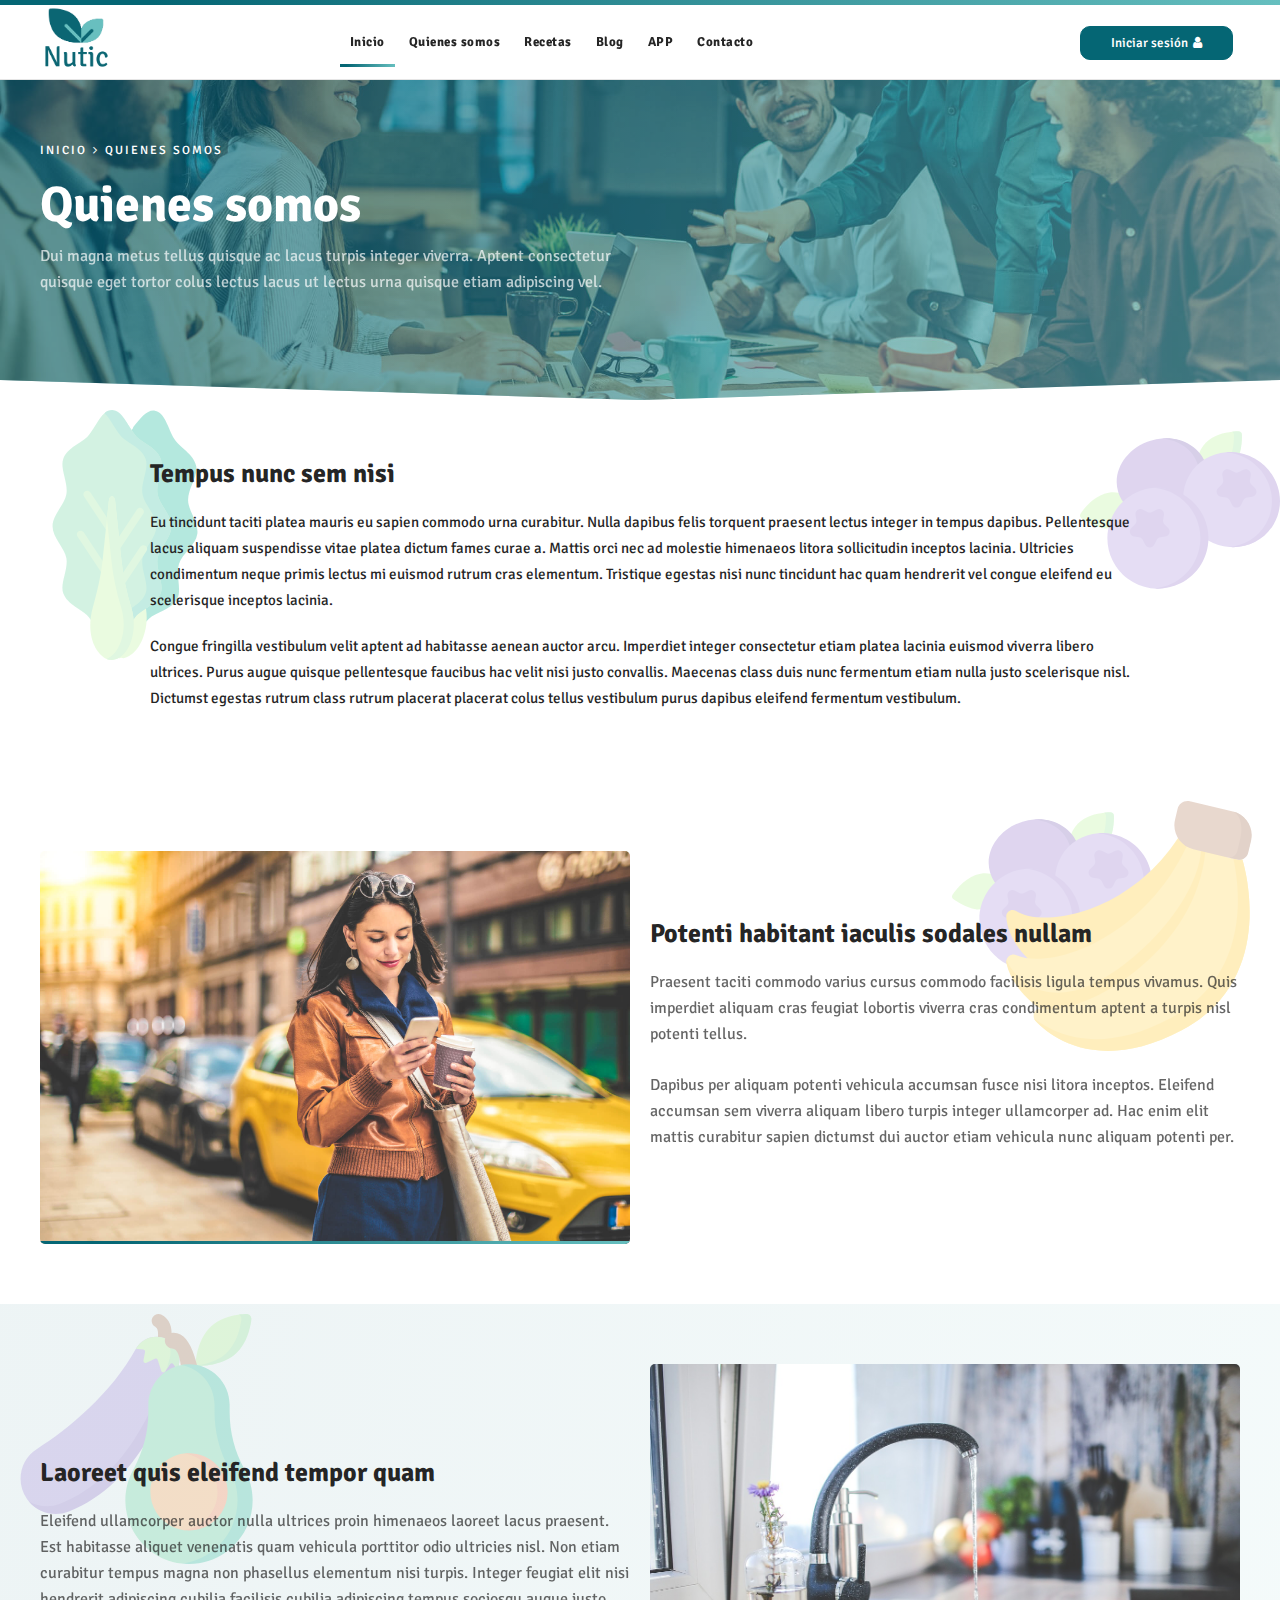
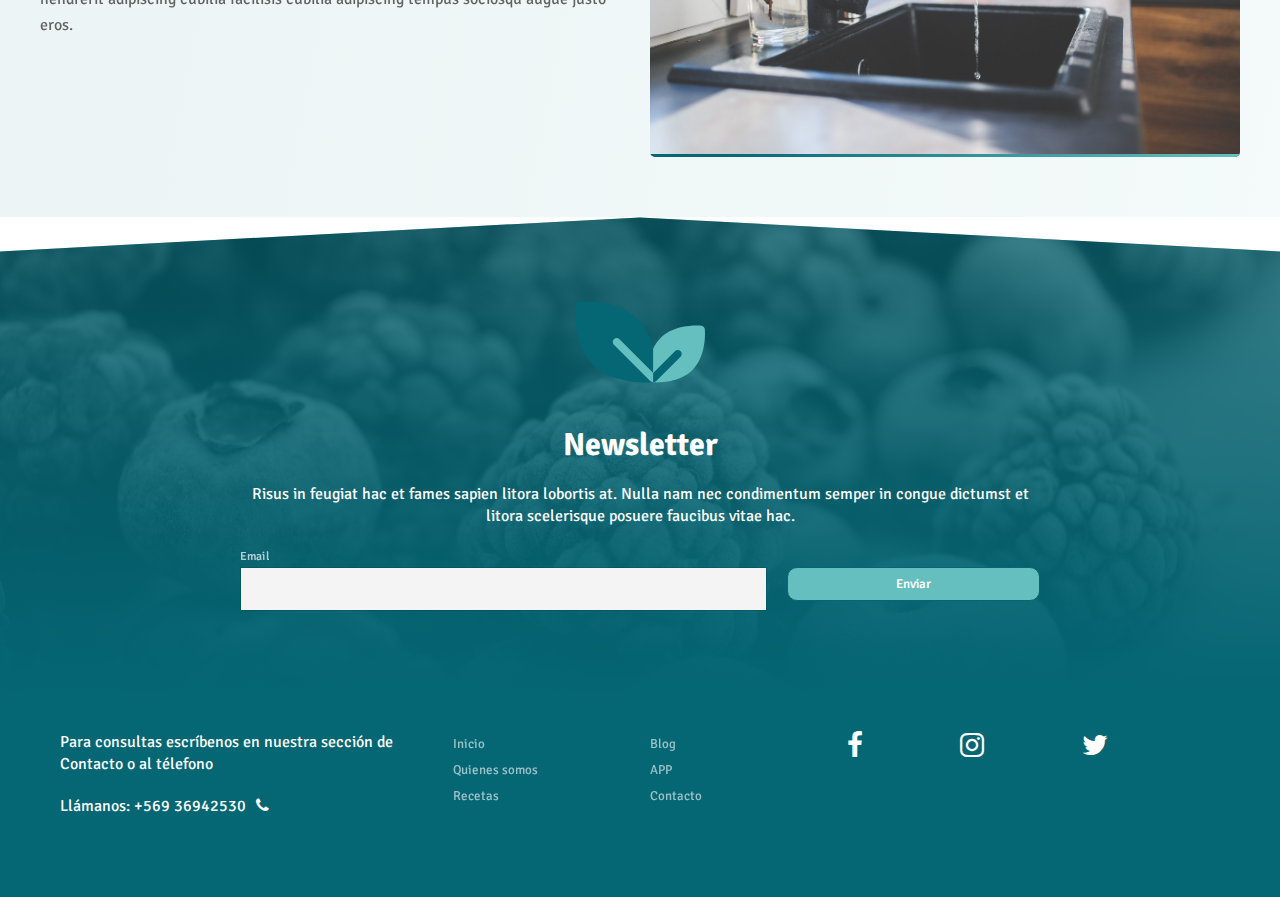
==== aboutus.html @ d0d06cb8 "fix" ====
<!DOCTYPE html>
<html lang="es">
  <head>
    <title>Nutrición</title>
    <meta charset="UTF-8">
    <link href="img/favicon.png" rel="shortcut icon">
    <meta name="viewport" content="width=device-width, initial-scale=1, maximum-scale=1">
    <link href="css/main.css?v=80389" rel="stylesheet" type="text/css">
    <script src="js/main.js?v=80389" type="text/javascript"></script>
    <!-- Meta tags facebook-->
    <meta property="og:title" content="#">
    <meta property="og:description" content="#">
    <meta property="og:image" content="#">
    <!-- Meta tags twitter cards-->
    <meta name="twitter:card" content="summary_large_image">
    <meta name="twitter:title" content="#">
    <meta name="twitter:description" content="#">
    <meta name="twitter:image" content="#">
    <link href="https://fonts.googleapis.com/css2?family=Signika:wght@300;400;700&amp;display=swap" rel="stylesheet">
    <!--[if lt IE 9]> <script src="http://html5shiv.googlecode.com/svn/trunk/html5.js"></script> <![endif]-->
    
  </head>
  <body>
    <header>
      <div class="header__primary">
        <div class="header__wrap">
          <div class="header__inner">
            <div class="header__logo"><a href="index.html"><img src="img/icons/logo.png"></a></div>
            <div class="header__nav">
              <div class="header__nav__bg"></div>
              <div class="header__nav__nav">
                <div class="header__nav__close">
                  <div></div>
                  <div></div>
                </div>
                <div class="header__nav__back">
                  <div></div>
                  <div></div>
                  <div></div>
                </div>
                <nav>
                  <ul>
                    <li class="current current_menu_item"><a href="index.html">Inicio</a></li>
                    <li><a href="aboutus.html">Quienes somos</a></li>
                    <li><a href="recipes.html">Recetas</a></li>
                    <li><a href="blogs.html">Blog</a></li>
                    <li><a href="app.html">APP</a></li>
                    <li><a href="#">Contacto</a></li>
                  </ul>
                </nav>
              </div>
            </div>
            <div class="header__right">
              <div class="header__item header__item--social"><a href="#" target="_blank"><span class="fa fa-facebook"></span></a></div>
              <div class="header__item header__item--social"><a href="#" target="_blank"><span class="fa fa-instagram"></span></a></div>
              <div class="header__item header__item--social"><a href="#" target="_blank"><span class="fa fa-whatsapp"></span></a></div>
              <div class="header__item"><a data-modal-login class="btn">Iniciar sesión<span class="fa fa-user"></span></a></div>
              <div class="header__item header__item--ham">
                <div class="header__ham"><span></span><span></span><span></span></div>
              </div>
            </div>
          </div>
        </div>
      </div>
    </header>
    <div id="sections">
      <section class="section--header">
        <div class="section__bg">
          <div class="bg"><img src="img/uploads/5.jpg"></div>
        </div>
        <div class="section__wrap section__wrap--header">
          <div class="section__breadcrumb"><a href="index.html">Inicio<span class="fa fa-angle-right"></span></a><a href="aboutus.html">Quienes somos</a></div>
          <div class="section__content">
            <h1 class="section__title">Quienes somos</h1>
            <p class="section__description">Dui magna metus tellus quisque ac lacus turpis integer viverra. Aptent consectetur quisque eget tortor colus lectus lacus ut lectus urna quisque etiam adipiscing vel.
            </p>
          </div>
        </div>
      </section>
      <section>
        <div class="section__eff section__eff--center">
          <div class="section__eff__img"><img src="img/icons/1.svg"></div>
          <div class="section__eff__img section__eff__img--2"><img src="img/icons/8.svg"></div>
        </div>
        <div class="section__wrap section--md">
          <div class="section__body">
            <div class="section__content">
              <h3>Tempus nunc sem nisi
              </h3>
              <p>Eu tincidunt taciti platea mauris eu sapien commodo urna curabitur. Nulla dapibus felis torquent praesent lectus integer in tempus dapibus. Pellentesque lacus aliquam suspendisse vitae platea dictum fames curae a. Mattis orci nec ad molestie himenaeos litora sollicitudin inceptos lacinia. Ultricies condimentum neque primis lectus mi euismod rutrum cras elementum. Tristique egestas nisi nunc tincidunt hac quam hendrerit vel congue eleifend eu scelerisque inceptos lacinia.
              </p>
              <p>Congue fringilla vestibulum velit aptent ad habitasse aenean auctor arcu. Imperdiet integer consectetur etiam platea lacinia euismod viverra libero ultrices. Purus augue quisque pellentesque faucibus hac velit nisi justo convallis. Maecenas class duis nunc fermentum etiam nulla justo scelerisque nisl. Dictumst egestas rutrum class rutrum placerat placerat colus tellus vestibulum purus dapibus eleifend fermentum vestibulum.
              </p>
            </div>
          </div>
        </div>
      </section>
      <section class="section--media">
        <div class="section__eff">
          <div class="section__eff__img"><img src="img/icons/1.svg"></div>
          <div class="section__eff__img section__eff__img--2"><img src="img/icons/2.svg"></div>
        </div>
        <div class="section__wrap">
          <div class="cols">
            <div class="section__flex">
              <div class="col-xs-12 col-md-6">
                <div class="section__img"><img src="img/uploads/6.jpg"></div>
              </div>
              <div class="col-xs-12 col-md-6">
                <div class="section__body">
                  <h3 class="section__title">Potenti habitant iaculis sodales nullam
                  </h3>
                  <p class="section__description">Praesent taciti commodo varius cursus commodo facilisis ligula tempus vivamus. Quis imperdiet aliquam cras feugiat lobortis viverra cras condimentum aptent a turpis nisl potenti tellus.
                  </p>
                  <p class="section__description">Dapibus per aliquam potenti vehicula accumsan fusce nisi litora inceptos. Eleifend accumsan sem viverra aliquam libero turpis integer ullamcorper ad. Hac enim elit mattis curabitur sapien dictumst dui auctor etiam vehicula nunc aliquam potenti per.
                  </p>
                </div>
              </div>
            </div>
          </div>
        </div>
      </section>
      <section class="section--media section--light">
        <div class="section__eff section__eff--left">
          <div class="section__eff__img"><img src="img/icons/6.svg"></div>
          <div class="section__eff__img section__eff__img--2"><img src="img/icons/3.svg"></div>
        </div>
        <div class="section__wrap">
          <div class="cols">
            <div class="section__flex">
              <div class="col-xs-12 col-md-6 col-md-push-6">
                <div class="section__img"><img src="img/uploads/7.jpg"></div>
              </div>
              <div class="col-xs-12 col-md-6 col-md-pull-6">
                <div class="section__body">
                  <h3 class="section__title">Laoreet quis eleifend tempor quam
                  </h3>
                  <p class="section__description">Eleifend ullamcorper auctor nulla ultrices proin himenaeos laoreet lacus praesent. Est habitasse aliquet venenatis quam vehicula porttitor odio ultricies nisl. Non etiam curabitur tempus magna non phasellus elementum nisi turpis. Integer feugiat elit nisi hendrerit adipiscing cubilia facilisis cubilia adipiscing tempus sociosqu augue justo eros.
                  </p>
                </div>
              </div>
            </div>
          </div>
        </div>
      </section>
    </div>
    <footer>
      <div class="footer__bg">
        <div class="bg"><img src="img/uploads/8.jpg"></div>
      </div>
      <div class="footer__banner">
        <div class="footer__wrap">
          <div class="footer__logo"><img src="img/icons/logo.svg"></div>
          <div class="footer__body">
            <h3 class="h2 footer__title">Newsletter</h3>
            <p class="footer__description">Risus in feugiat hac et fames sapien litora lobortis at. Nulla nam nec condimentum semper in congue dictumst et litora scelerisque posuere faucibus vitae hac.
            </p>
            <div class="footer__form">
              <form>
                <div class="cols">
                  <div class="col-xs-6 col-md-8">
                    <div class="form__element">
                      <div class="form__title">Email</div>
                      <div class="form__input">
                        <input type="email" name="#" required="true">
                      </div>
                    </div>
                  </div>
                  <div class="col-xs-6 col-md-4">
                    <div class="form__button">
                      <button class="btn btn--secondary">Enviar</button>
                    </div>
                  </div>
                </div>
              </form>
            </div>
          </div>
        </div>
      </div>
      <div class="footer__links footer_links--primary">
        <div class="footer__wrap">
          <div class="cols">
            <div class="col-sm-6 col-md-4">
              <div class="footer__links__contact">
                <p class="footer__description">Para consultas escríbenos en nuestra sección de Contacto o al télefono</p>
                <p class="footer__description">Llámanos: +569 36942530<span class="fa fa-phone"></span></p>
              </div>
            </div>
            <div class="col-sm-6 col-md-2">
              <div class="footer__links__list">
                <ul>
                  <li><a href="index.html">Inicio</a></li>
                  <li><a href="#">Quienes somos</a></li>
                  <li><a href="#">Recetas</a></li>
                </ul>
              </div>
            </div>
            <div class="col-sm-6 col-md-2">
              <div class="footer__links__list">
                <ul>
                  <li><a href="#">Blog</a></li>
                  <li><a href="#">APP</a></li>
                  <li><a href="#">Contacto</a></li>
                </ul>
              </div>
            </div>
            <div class="col-sm-6 col-md-4">
              <div class="footer__links__social"><a href="#"><span class="fa fa-facebook"></span></a><a href="#"><span class="fa fa-instagram"></span></a><a href="#"><span class="fa fa-twitter"></span></a></div>
            </div>
          </div>
        </div>
      </div>
    </footer>
  </body>
</html>
---- css/main.css ----
.clearfix:after,.clearfix:before{content:" ";display:table}.clearfix:after{clear:both}.pull-right{float:right!important}.pull-left{float:left!important}.hide{display:none!important}.show{display:block!important}.invisible{visibility:hidden}.hidden{display:none!important}.affix{position:fixed}*{margin:0;padding:0;border:0;outline:0;-moz-box-sizing:border-box;box-sizing:border-box}body{-webkit-font-smoothing:antialiased;background:#fff}body,button,input,select,textarea{font-family:'Signika',sans-serif;font-size:16px;line-height:22px;color:#000}a,button,input,select,textarea{transition:.2s ease}a{color:#056674;text-decoration:none}a.a-classic{text-decoration:underline}a:hover,button:hover,input[type=checkbox]:hover,input[type=radio]:hover,label:hover,select:hover{cursor:pointer}.h1,.h2,.h3,.h4,.h5,h1,h2,h3,h4,h5{margin-bottom:20px;font-family:'Signika',sans-serif;font-weight:700}.cols>div,.content blockquote,.content h1,.content h2,.content h3,.content h4,.content iframe,.content ol,.content p,.content pre,.content table,.content ul,p{margin-bottom:20px}.h1,h1{font-size:32px;line-height:36px}@media (min-width:960px){.h1,h1{font-size:50px;line-height:56px}}.h2,h2{font-size:26px;line-height:29px}@media (min-width:720px){.h2,h2{font-size:32px;line-height:36px}}.h3,h3{font-size:20px;line-height:22px}@media (min-width:480px){.h3,h3{font-size:26px;line-height:29px}}.h4,h4{font-size:16px;line-height:22px}@media (min-width:480px){.h4,h4{font-size:20px;line-height:22px}}.h5,h5{font-size:14px;line-height:16px}ol,ul{list-style-type:none}img{width:auto;height:auto;margin:0 auto}img,svg{display:block;max-width:100%}.col-lg-1,.col-lg-10,.col-lg-11,.col-lg-12,.col-lg-2,.col-lg-3,.col-lg-4,.col-lg-5,.col-lg-6,.col-lg-7,.col-lg-8,.col-lg-9,.col-md-1,.col-md-10,.col-md-11,.col-md-12,.col-md-2,.col-md-3,.col-md-4,.col-md-5,.col-md-6,.col-md-7,.col-md-8,.col-md-9,.col-sm-1,.col-sm-10,.col-sm-11,.col-sm-12,.col-sm-2,.col-sm-3,.col-sm-4,.col-sm-5,.col-sm-6,.col-sm-7,.col-sm-8,.col-sm-9,.col-xs-1,.col-xs-10,.col-xs-11,.col-xs-12,.col-xs-2,.col-xs-3,.col-xs-4,.col-xs-5,.col-xs-6,.col-xs-7,.col-xs-8,.col-xs-9{position:relative;min-height:1px;padding-left:10px;padding-right:10px}.cols,.row{margin-left:-10px;margin-right:-10px}.row:after,.row:before{content:" ";display:table}.row:after{clear:both}.cols.cols--0:after,.cols.cols--0:before,.cols:after,.cols:before{content:" ";display:table}.cols.cols--0:after,.cols:after{clear:both}.cols>div{-moz-box-sizing:border-box;box-sizing:border-box}.cols:last-child{margin-bottom:-20px}.cols.cols--0{margin-left:0;margin-right:0}.cols.cols--0>div{padding-left:0;padding-right:0;margin-bottom:0}.cols.cols--0:last-child{margin-bottom:0}.cols.cols--sm{margin-left:-5px;margin-right:-5px}.cols.cols--sm:after,.cols.cols--sm:before{content:" ";display:table}.cols.cols--sm:after{clear:both}.cols.cols--sm>div{padding-left:5px;padding-right:5px;margin-bottom:10px}.cols.cols--sm:last-child{margin-bottom:-10px}@media (max-width:480px){.cols.cols--scroll{overflow:auto;-webkit-overflow-scrolling:touch;white-space:nowrap;margin:0 -20px -20px;padding:0 20px 20px}.cols.cols--scroll>div{display:inline-block;vertical-align:top;white-space:normal;margin:0;padding:0 5px 0 0}.cols.cols--scroll>div:last-child{margin-right:15px}}@media (max-width:720px){.cols.cols--min{margin-left:-5px;margin-right:-5px}.cols.cols--min:after,.cols.cols--min:before{content:" ";display:table}.cols.cols--min:after{clear:both}.cols.cols--min>div{padding-left:5px;padding-right:5px;margin-bottom:10px}.cols.cols--min:last-child{margin-bottom:-10px}}@media (min-width:960px){.cols.cols--md{margin-left:-20px;margin-right:-20px}.cols.cols--md:after,.cols.cols--md:before{content:" ";display:table}.cols.cols--md:after{clear:both}.cols.cols--md>div{padding-left:20px;padding-right:20px;margin-bottom:40px}.cols.cols--md:last-child{margin-bottom:-40px}}.cols .col-xs-p20{width:20%;float:left}@media (min-width:480px){.cols .col-sm-p20{width:20%;float:left}}@media (min-width:720px){.cols .col-md-p20{width:20%;float:left}}@media (min-width:960px){.cols .col-lg-p20{width:20%;float:left}}.cols .col-xs-p12{width:12.5%;float:left}@media (min-width:480px){.cols .col-sm-p12{width:12.5%;float:left}}@media (min-width:720px){.cols .col-md-p12{width:12.5%;float:left}}@media (min-width:960px){.cols .col-lg-p12{width:12.5%;float:left}}.col-xs-1,.col-xs-10,.col-xs-11,.col-xs-12,.col-xs-2,.col-xs-3,.col-xs-4,.col-xs-5,.col-xs-6,.col-xs-7,.col-xs-8,.col-xs-9{float:left}.col-xs-12,footer .footer__banner .footer__body .footer__form .form__button .btn{width:100%}.col-xs-11{width:91.66666666666666%}.col-xs-10{width:83.33333333333334%}.col-xs-9{width:75%}.col-xs-8{width:66.66666666666666%}.col-xs-7{width:58.333333333333336%}.col-xs-6{width:50%}.col-xs-5{width:41.66666666666667%}.col-xs-4{width:33.33333333333333%}.col-xs-3{width:25%}.col-xs-2{width:16.666666666666664%}.col-xs-1{width:8.333333333333332%}.col-xs-pull-12{right:100%}.col-xs-pull-11{right:91.66666666666666%}.col-xs-pull-10{right:83.33333333333334%}.col-xs-pull-9{right:75%}.col-xs-pull-8{right:66.66666666666666%}.col-xs-pull-7{right:58.333333333333336%}.col-xs-pull-6{right:50%}.col-xs-pull-5{right:41.66666666666667%}.col-xs-pull-4{right:33.33333333333333%}.col-xs-pull-3{right:25%}.col-xs-pull-2{right:16.666666666666664%}.col-xs-pull-1{right:8.333333333333332%}.col-xs-pull-0{right:auto}.col-xs-push-12{left:100%}.col-xs-push-11{left:91.66666666666666%}.col-xs-push-10{left:83.33333333333334%}.col-xs-push-9{left:75%}.col-xs-push-8{left:66.66666666666666%}.col-xs-push-7{left:58.333333333333336%}.col-xs-push-6{left:50%}.col-xs-push-5{left:41.66666666666667%}.col-xs-push-4{left:33.33333333333333%}.col-xs-push-3{left:25%}.col-xs-push-2{left:16.666666666666664%}.col-xs-push-1{left:8.333333333333332%}.col-xs-push-0{left:auto}.col-xs-offset-12{margin-left:100%}.col-xs-offset-11{margin-left:91.66666666666666%}.col-xs-offset-10{margin-left:83.33333333333334%}.col-xs-offset-9{margin-left:75%}.col-xs-offset-8{margin-left:66.66666666666666%}.col-xs-offset-7{margin-left:58.333333333333336%}.col-xs-offset-6{margin-left:50%}.col-xs-offset-5{margin-left:41.66666666666667%}.col-xs-offset-4{margin-left:33.33333333333333%}.col-xs-offset-3{margin-left:25%}.col-xs-offset-2{margin-left:16.666666666666664%}.col-xs-offset-1{margin-left:8.333333333333332%}.col-xs-offset-0,.content ul{margin-left:0}@media (min-width:480px){.col-sm-1,.col-sm-10,.col-sm-11,.col-sm-12,.col-sm-2,.col-sm-3,.col-sm-4,.col-sm-5,.col-sm-6,.col-sm-7,.col-sm-8,.col-sm-9{float:left}.col-sm-12{width:100%}.col-sm-11{width:91.66666666666666%}.col-sm-10{width:83.33333333333334%}.col-sm-9{width:75%}.col-sm-8{width:66.66666666666666%}.col-sm-7{width:58.333333333333336%}.col-sm-6{width:50%}.col-sm-5{width:41.66666666666667%}.col-sm-4{width:33.33333333333333%}.col-sm-3{width:25%}.col-sm-2{width:16.666666666666664%}.col-sm-1{width:8.333333333333332%}.col-sm-pull-12{right:100%}.col-sm-pull-11{right:91.66666666666666%}.col-sm-pull-10{right:83.33333333333334%}.col-sm-pull-9{right:75%}.col-sm-pull-8{right:66.66666666666666%}.col-sm-pull-7{right:58.333333333333336%}.col-sm-pull-6{right:50%}.col-sm-pull-5{right:41.66666666666667%}.col-sm-pull-4{right:33.33333333333333%}.col-sm-pull-3{right:25%}.col-sm-pull-2{right:16.666666666666664%}.col-sm-pull-1{right:8.333333333333332%}.col-sm-pull-0{right:auto}.col-sm-push-12{left:100%}.col-sm-push-11{left:91.66666666666666%}.col-sm-push-10{left:83.33333333333334%}.col-sm-push-9{left:75%}.col-sm-push-8{left:66.66666666666666%}.col-sm-push-7{left:58.333333333333336%}.col-sm-push-6{left:50%}.col-sm-push-5{left:41.66666666666667%}.col-sm-push-4{left:33.33333333333333%}.col-sm-push-3{left:25%}.col-sm-push-2{left:16.666666666666664%}.col-sm-push-1{left:8.333333333333332%}.col-sm-push-0{left:auto}.col-sm-offset-12{margin-left:100%}.col-sm-offset-11{margin-left:91.66666666666666%}.col-sm-offset-10{margin-left:83.33333333333334%}.col-sm-offset-9{margin-left:75%}.col-sm-offset-8{margin-left:66.66666666666666%}.col-sm-offset-7{margin-left:58.333333333333336%}.col-sm-offset-6{margin-left:50%}.col-sm-offset-5{margin-left:41.66666666666667%}.col-sm-offset-4{margin-left:33.33333333333333%}.col-sm-offset-3{margin-left:25%}.col-sm-offset-2{margin-left:16.666666666666664%}.col-sm-offset-1{margin-left:8.333333333333332%}.col-sm-offset-0{margin-left:0}}@media (min-width:720px){.col-md-1,.col-md-10,.col-md-11,.col-md-12,.col-md-2,.col-md-3,.col-md-4,.col-md-5,.col-md-6,.col-md-7,.col-md-8,.col-md-9{float:left}.col-md-12{width:100%}.col-md-11{width:91.66666666666666%}.col-md-10{width:83.33333333333334%}.col-md-9{width:75%}.col-md-8{width:66.66666666666666%}.col-md-7{width:58.333333333333336%}.col-md-6{width:50%}.col-md-5{width:41.66666666666667%}.col-md-4{width:33.33333333333333%}.col-md-3{width:25%}.col-md-2{width:16.666666666666664%}.col-md-1{width:8.333333333333332%}.col-md-pull-12{right:100%}.col-md-pull-11{right:91.66666666666666%}.col-md-pull-10{right:83.33333333333334%}.col-md-pull-9{right:75%}.col-md-pull-8{right:66.66666666666666%}.col-md-pull-7{right:58.333333333333336%}.col-md-pull-6{right:50%}.col-md-pull-5{right:41.66666666666667%}.col-md-pull-4{right:33.33333333333333%}.col-md-pull-3{right:25%}.col-md-pull-2{right:16.666666666666664%}.col-md-pull-1{right:8.333333333333332%}.col-md-pull-0{right:auto}.col-md-push-12{left:100%}.col-md-push-11{left:91.66666666666666%}.col-md-push-10{left:83.33333333333334%}.col-md-push-9{left:75%}.col-md-push-8{left:66.66666666666666%}.col-md-push-7{left:58.333333333333336%}.col-md-push-6{left:50%}.col-md-push-5{left:41.66666666666667%}.col-md-push-4{left:33.33333333333333%}.col-md-push-3{left:25%}.col-md-push-2{left:16.666666666666664%}.col-md-push-1{left:8.333333333333332%}.col-md-push-0{left:auto}.col-md-offset-12{margin-left:100%}.col-md-offset-11{margin-left:91.66666666666666%}.col-md-offset-10{margin-left:83.33333333333334%}.col-md-offset-9{margin-left:75%}.col-md-offset-8{margin-left:66.66666666666666%}.col-md-offset-7{margin-left:58.333333333333336%}.col-md-offset-6{margin-left:50%}.col-md-offset-5{margin-left:41.66666666666667%}.col-md-offset-4{margin-left:33.33333333333333%}.col-md-offset-3{margin-left:25%}.col-md-offset-2{margin-left:16.666666666666664%}.col-md-offset-1{margin-left:8.333333333333332%}.col-md-offset-0{margin-left:0}}@media (min-width:960px){.col-lg-1,.col-lg-10,.col-lg-11,.col-lg-12,.col-lg-2,.col-lg-3,.col-lg-4,.col-lg-5,.col-lg-6,.col-lg-7,.col-lg-8,.col-lg-9{float:left}.col-lg-12{width:100%}.col-lg-11{width:91.66666666666666%}.col-lg-10{width:83.33333333333334%}.col-lg-9{width:75%}.col-lg-8{width:66.66666666666666%}.col-lg-7{width:58.333333333333336%}.col-lg-6{width:50%}.col-lg-5{width:41.66666666666667%}.col-lg-4{width:33.33333333333333%}.col-lg-3{width:25%}.col-lg-2{width:16.666666666666664%}.col-lg-1{width:8.333333333333332%}.col-lg-pull-12{right:100%}.col-lg-pull-11{right:91.66666666666666%}.col-lg-pull-10{right:83.33333333333334%}.col-lg-pull-9{right:75%}.col-lg-pull-8{right:66.66666666666666%}.col-lg-pull-7{right:58.333333333333336%}.col-lg-pull-6{right:50%}.col-lg-pull-5{right:41.66666666666667%}.col-lg-pull-4{right:33.33333333333333%}.col-lg-pull-3{right:25%}.col-lg-pull-2{right:16.666666666666664%}.col-lg-pull-1{right:8.333333333333332%}.col-lg-pull-0{right:auto}.col-lg-push-12{left:100%}.col-lg-push-11{left:91.66666666666666%}.col-lg-push-10{left:83.33333333333334%}.col-lg-push-9{left:75%}.col-lg-push-8{left:66.66666666666666%}.col-lg-push-7{left:58.333333333333336%}.col-lg-push-6{left:50%}.col-lg-push-5{left:41.66666666666667%}.col-lg-push-4{left:33.33333333333333%}.col-lg-push-3{left:25%}.col-lg-push-2{left:16.666666666666664%}.col-lg-push-1{left:8.333333333333332%}.col-lg-push-0{left:auto}.col-lg-offset-12{margin-left:100%}.col-lg-offset-11{margin-left:91.66666666666666%}.col-lg-offset-10{margin-left:83.33333333333334%}.col-lg-offset-9{margin-left:75%}.col-lg-offset-8{margin-left:66.66666666666666%}.col-lg-offset-7{margin-left:58.333333333333336%}.col-lg-offset-6{margin-left:50%}.col-lg-offset-5{margin-left:41.66666666666667%}.col-lg-offset-4{margin-left:33.33333333333333%}.col-lg-offset-3{margin-left:25%}.col-lg-offset-2{margin-left:16.666666666666664%}.col-lg-offset-1{margin-left:8.333333333333332%}.col-lg-offset-0{margin-left:0}}@-webkit-keyframes fadeIn{0%{opacity:0}}@keyframes fadeIn{0%{opacity:0}}@-webkit-keyframes fadeOut{to{opacity:0}}@keyframes fadeOut{to{opacity:0}}@-webkit-keyframes slideUp{0%{-webkit-transform:translateY(100%);transform:translateY(100%)}}@keyframes slideUp{0%{-webkit-transform:translateY(100%);transform:translateY(100%)}}@-webkit-keyframes slideFadeUp{0%{-webkit-transform:translateY(20px);transform:translateY(20px);opacity:0}}@keyframes slideFadeUp{0%{-webkit-transform:translateY(20px);transform:translateY(20px);opacity:0}}@-webkit-keyframes slideUpOut{to{-webkit-transform:translateY(-100%);transform:translateY(-100%)}}@keyframes slideUpOut{to{-webkit-transform:translateY(-100%);transform:translateY(-100%)}}@-webkit-keyframes slideDown{0%{-webkit-transform:translateY(-100%);transform:translateY(-100%)}}@keyframes slideDown{0%{-webkit-transform:translateY(-100%);transform:translateY(-100%)}}@-webkit-keyframes slideFadeDown{0%{-webkit-transform:translateY(-20px);transform:translateY(-20px);opacity:0}}@keyframes slideFadeDown{0%{-webkit-transform:translateY(-20px);transform:translateY(-20px);opacity:0}}@-webkit-keyframes slideDownOut{to{-webkit-transform:translateY(100%);transform:translateY(100%)}}@keyframes slideDownOut{to{-webkit-transform:translateY(100%);transform:translateY(100%)}}@-webkit-keyframes slideLeft{0%{-webkit-transform:translateX(100%);transform:translateX(100%)}}@keyframes slideLeft{0%{-webkit-transform:translateX(100%);transform:translateX(100%)}}@-webkit-keyframes slideFadeLeft{0%{-webkit-transform:translateX(20px);transform:translateX(20px);opacity:0}}@keyframes slideFadeLeft{0%{-webkit-transform:translateX(20px);transform:translateX(20px);opacity:0}}@-webkit-keyframes slideLeftOut{to{-webkit-transform:translateX(-100%);transform:translateX(-100%)}}@keyframes slideLeftOut{to{-webkit-transform:translateX(-100%);transform:translateX(-100%)}}@-webkit-keyframes slideRight{0%{-webkit-transform:translateX(-100%);transform:translateX(-100%)}}@keyframes slideRight{0%{-webkit-transform:translateX(-100%);transform:translateX(-100%)}}@-webkit-keyframes slideFadeRight{0%{-webkit-transform:translateX(-20px);transform:translateX(-20px);opacity:0}}@keyframes slideFadeRight{0%{-webkit-transform:translateX(-20px);transform:translateX(-20px);opacity:0}}@-webkit-keyframes slideRightOut{to{-webkit-transform:translateX(100%);transform:translateX(100%)}}@keyframes slideRightOut{to{-webkit-transform:translateX(100%);transform:translateX(100%)}}@-webkit-keyframes scaleIn{0%{-webkit-transform:scale(0);transform:scale(0)}}@keyframes scaleIn{0%{-webkit-transform:scale(0);transform:scale(0)}}@-webkit-keyframes scaleFadeIn{0%{-webkit-transform:scale(1.2);transform:scale(1.2);opacity:0}}@keyframes scaleFadeIn{0%{-webkit-transform:scale(1.2);transform:scale(1.2);opacity:0}}@-webkit-keyframes scaleOut{to{-webkit-transform:scale(0);transform:scale(0)}}@keyframes scaleOut{to{-webkit-transform:scale(0);transform:scale(0)}}@-webkit-keyframes scaleFadeOut{to{-webkit-transform:scale(.8);transform:scale(.8);opacity:0}}@keyframes scaleFadeOut{to{-webkit-transform:scale(.8);transform:scale(.8);opacity:0}}@-webkit-keyframes translateBg{0%{-webkit-transform:translateY(-10%);transform:translateY(-10%)}}@keyframes translateBg{0%{-webkit-transform:translateY(-10%);transform:translateY(-10%)}}@-webkit-keyframes heightMd{0%{max-height:0;overflow:hidden}to{max-height:500px;overflow:hidden}}@keyframes heightMd{0%{max-height:0;overflow:hidden}to{max-height:500px;overflow:hidden}}@-webkit-keyframes bgIn{0%{-webkit-transform:translateY(-10%);transform:translateY(-10%)}}@keyframes bgIn{0%{-webkit-transform:translateY(-10%);transform:translateY(-10%)}}article{position:relative;overflow:hidden;color:#252525;box-shadow:1px 2px 10px rgba(0,0,0,.3);border-radius:5px}article a:after{content:"";z-index:2}article .article__bg,article a:after{position:absolute;top:0;left:0;width:100%;height:100%}article .article__title{font-weight:500;margin-bottom:10px}article .article__description{margin-bottom:10px;font-size:13px;line-height:18px}.content blockquote:last-child,.content h1:last-child,.content h2:last-child,.content h3:last-child,.content h4:last-child,.content iframe:last-child,.content ol:last-child,.content p:last-child,.content pre:last-child,.content table:last-child,.content ul:last-child,article .article__description:last-child{margin-bottom:0}article .article__content p{font-size:16px;opacity:.7}article.article--box,article.article--recipe{height:600px;background-color:#fff}article.article--box.article--box--min,article.article--recipe.article--box--min{height:295px}.form__considerations p,article.article--box.article--box--min .article__body .article__title,article.article--recipe.article--box--min .article__body .article__title{margin-bottom:10px}article.article--box .article__tag,article.article--recipe .article__tag{position:absolute;top:0;right:0;padding:10px 15px;color:#fff;background-color:rgba(5,102,116,.7);font-size:12px;line-height:10px;border-radius:0 0 0 10px;letter-spacing:1px;text-transform:uppercase;font-weight:700;z-index:2}article.article--box .article__body,article.article--recipe .article__body{position:absolute;bottom:0;left:0;width:100%;padding:20px 15px;color:#fff;transition:.5s;z-index:2}article.article--box .article__body:before,article.article--recipe .article__body:before{content:'';position:absolute;left:0;bottom:0;width:100%;background:#056674;background:linear-gradient(101deg,#056674 12%,#66bfbf 100%);height:3px;z-index:2}article.article--box .article__body .article__title,article.article--recipe .article__body .article__title{margin-bottom:5px}article.article--box .article__body .article__grad,article.article--recipe .article__body .article__grad{position:absolute;top:0;left:0;width:100%;height:100%;bottom:-1px;background:#252525;background:linear-gradient(0deg,#252525,transparent);transition:.5s}article.article--box .article__body .article__content,article.article--recipe .article__body .article__content{position:relative;z-index:2}article.article--box .article__bg,article.article--recipe .article__bg,footer .footer__links ul li a:hover,footer .footer__links.footer__links--secondary a:hover,header .header__right .header__item .header__item__nav ul li a:hover{opacity:1}article.article--box .article__bg .bg,article.article--recipe .article__bg .bg{transition:.5s}article.article--box:hover .bg,article.article--recipe:hover .bg{-webkit-transform:scale(1.05);transform:scale(1.05)}article.article--blog .article__bg{position:relative;height:200px}article.article--blog .article__bg:after{content:'';position:absolute;left:0;width:100%;bottom:-1px;background:#252525;background:linear-gradient(0deg,#252525,transparent);height:50px;top:150px}article.article--blog .article__tag{position:absolute;bottom:0;right:0;z-index:2;padding:15px;color:#fff}article.article--blog .article__tag span{font-size:24px}article.article--blog .article__body{position:relative;padding:10px;min-height:150px}article.article--blog .article__body:before{content:'';position:absolute;left:0;bottom:0;width:100%;background:#056674;background:linear-gradient(101deg,#056674 12%,#66bfbf 100%);height:3px;z-index:2}article.article--blog .article__body .article__date{display:block;font-size:12px;line-height:14px;margin-bottom:5px}.bg{position:absolute;top:0;left:0;width:100%;height:100%;background:center center no-repeat;background-size:cover;opacity:0;display:block}.bg.bg-loaded{-webkit-animation:fadeIn 1s ease both;animation:fadeIn 1s ease both;opacity:1}.bg img{display:none}.btn{text-decoration:none;border:1px solid #056674;display:inline-block;padding:5px 30px;border-radius:10px;vertical-align:middle;line-height:22px;font-size:13px;font-weight:500;transition:.2s ease;text-align:center;position:relative}.btn,.btn.btn--link:hover,.btn:hover{background-color:#056674;color:#fff}.btn.btn--white{background-color:#fff;color:#056674!important}.btn.btn--white:after{background-color:#252525}.btn.btn--secondary{background-color:#66bfbf}.btn.btn--transparent-border{border-color:#056674;color:#252525;background-color:#fff}.btn.btn--sm{padding:2px 20px;font-size:12px}.btn.btn--link{padding:0 10px;background-color:transparent;font-size:12px;color:#fff}.btn,.btn.btn--link:hover{cursor:pointer}.btn .fa,header .header__right .header__item span{margin-left:5px}.carousel .carousel-thumbnails .carousel-thumbnail .bar{position:absolute;top:0;left:0;width:0%;height:0;background:#252525;transition:.1s ease;display:none}.carousel .carousel-thumbnails .carousel-thumbnail:hover{cursor:pointer}.carousel .carousel-thumbnails .carousel-thumbnail.current .bar{display:block;height:4px}.carousel .carousel-contents .carousel-content{display:none}.carousel .carousel-contents .carousel-content.out{display:block;-webkit-animation:fadeOut .2s ease both;animation:fadeOut .2s ease both}.carousel .carousel-contents .carousel-content.current{display:block;-webkit-animation:fadeIn .4s .2s ease backwards;animation:fadeIn .4s .2s ease backwards}.content{line-height:26px;color:#414141}.content h1,.content h2,.content h3,.content h4,.content h5{padding-top:10px}.content h1:first-child,.content h2:first-child,.content h3:first-child,.content h4:first-child,.content h5:first-child{padding-top:0}.content ol{list-style-type:decimal;margin-left:20px}.content ul li{padding-left:25px;margin-bottom:5px;position:relative}.content ul li:before{content:"\f00c";font-family:"FontAwesome";position:absolute;top:0;left:0;color:#056674}.content blockquote{padding:10px 20px 10px 40px;border-left:2px solid color;font-size:1.2em;line-height:1.5em;font-style:italic;position:relative}.content blockquote:before{content:"\f10d";font-family:"FontAwesome";position:absolute;top:0;left:10px;opacity:.5;display:inline-block;padding-right:2px}.content pre{background:rgba(0,0,0,.05);padding:10px 20px;overflow:auto;-webkit-overflow-scrolling:touch}@media (min-width:480px){.content img.alignright{float:right;margin-left:20px}.content img.alignleft{float:left;margin-right:20px}}.content img.aligncenter{margin:0 auto}.content iframe{width:100%;max-width:100%;display:block;height:200px;background:lighter}@media (min-width:480px){.content iframe{height:300px}}@media (min-width:720px){.content iframe{height:400px}}.content a{text-decoration:none}.content a:hover:not(.btn),.wp a:hover:not(.btn){text-decoration:underline}.content p.p-lg{font-size:120%;line-height:160%;font-style:italic}.dscroll{opacity:0;-webkit-animation:none;animation:none;transition:none}.dscroll.dscroll--in{-webkit-animation:slideFadeUp .8s ease-out backwards;animation:slideFadeUp .8s ease-out backwards;opacity:1}.faq{radius:rad;overflow:hidden;padding:0 10px}@media (min-width:720px){.faq{padding:0 20px}}.faq .faq__item{background:#fff;border-bottom:1px solid #fbfbfb;position:relative;border-radius:2px;overflow:hidden;border-bottom:1px solid rgba(0,0,0,.2);margin-bottom:10px}.faq .faq__item.faq__open .faq__question .fa{-webkit-transform:rotate(180deg);transform:rotate(180deg)}.faq .faq__question{margin-bottom:0;padding:15px 20px;transition:.5s;font-size:16px;line-height:22px;font-weight:500}@media (min-width:480px){.faq .faq__question{font-size:20px;line-height:22px}}@media (min-width:720px){.faq .faq__question{padding:20px 30px;font-size:16px;line-height:22px}}.faq .faq__question .fa{float:right;transition:.5s;color:#056674;margin-left:10px}.faq .faq__question:hover{cursor:pointer;color:#056674}@media (min-width:720px) and (min-width:480px){.faq .faq__question{font-size:20px;line-height:22px}}.faq .faq__answer{padding:0 20px 20px;border-top:1px solid rgba(0,0,0,.1)}@media (min-width:720px){.faq .faq__answer{padding:25px 30px}}.faq .faq__answer li{font-weight:500;margin-bottom:20px;opacity:.8}@media (min-width:720px){.faq .faq__answer li{line-height:26px;font-size:16px}}@font-face{font-family:'Norwester';src:url(../fonts/norwester-webfont.woff) format('woff');font-weight:700;font-style:normal}footer{color:#fff;text-align:center;position:relative;background:#056674;-webkit-clip-path:polygon(50% 0%,100% 5%,100% 100%,0 100%,0 5%);clip-path:polygon(50% 0%,100% 5%,100% 100%,0 100%,0 5%)}@media (min-width:480px){footer{text-align:left}}footer .footer__bg{opacity:.3;position:absolute;top:0;left:0;width:100%;height:70%}footer .footer__bg .bg{-webkit-filter:grayscale(1);filter:grayscale(1)}footer .footer__bg:after{content:"";position:absolute;top:0;left:0;width:100%;height:100%;bottom:-1px;background:#056674;background:linear-gradient(0deg,#056674,transparent)}footer .footer__logo{display:block;margin-bottom:20px}footer .footer__logo img{width:130px}footer .footer__banner .footer__body{text-align:center;max-width:800px;margin:0 auto}footer .footer__banner .footer__body>*{-webkit-animation:slideFadeLeft .5s ease backwards;animation:slideFadeLeft .5s ease backwards}footer .footer__banner .footer__body>:nth-child(1){-webkit-animation-delay:.2s;animation-delay:.2s}footer .footer__banner .footer__body>:nth-child(2){-webkit-animation-delay:.4s;animation-delay:.4s}footer .footer__banner .footer__body>:nth-child(3){-webkit-animation-delay:.6s;animation-delay:.6s}footer .footer__banner .footer__body>:nth-child(4){-webkit-animation-delay:.8s;animation-delay:.8s}footer .footer__banner .footer__body>:nth-child(5){-webkit-animation-delay:1s;animation-delay:1s}footer .footer__banner .footer__body .footer__form .form__button{margin-top:20px}footer .footer__wrap{position:relative;max-width:1400px;margin:0 auto;padding:30px 20px}@media (min-width:720px){footer .footer__wrap{padding:60px}footer .footer__wrap.footer__wrap--sm{padding:10px}footer .footer__wrap.footer__wrap--md{padding:60px 40px}}footer .footer__links__social{display:-ms-flexbox;display:flex;-ms-flex-align:center;align-items:center;-ms-flex-pack:distribute;justify-content:space-around;margin-bottom:20px}@media (min-width:720px){footer .footer__links__social{-ms-flex-pack:justify;justify-content:space-between;width:70%}}footer .footer__links ul li a:hover,footer .footer__links__social a{color:#fff}footer .footer__links__social a span{font-size:28px}footer .footer__links__social a .footer__social__text{font-size:14px;margin-left:10px;opacity:.7}footer .footer__links.footer_links--primary{text-align:center}@media (min-width:720px){footer .footer__links.footer_links--primary{text-align:left}}footer .footer__links ul li a{color:#fff;display:inline-block;padding:5px 0;line-height:10px;font-size:13px;opacity:.6;text-align:left}@media (min-width:480px){footer .footer__links ul li a{padding:8px 0}}footer .footer__links .footer__links__list{text-align:center}@media (min-width:720px){footer .footer__links .footer__links__list{display:block;text-align:left}}footer .footer__links .footer__links__contact .footer__description span{margin-left:10px}@media (min-width:720px){footer .footer__links .footer__links__contact .footer__description span{margin-right:10px}}footer .footer__links .footer__links__app{display:-ms-flexbox;display:flex;-ms-flex-pack:center;justify-content:center}@media (min-width:720px){footer .footer__links .footer__links__app{-ms-flex-pack:start;justify-content:flex-start}}footer .footer__links .footer__links__app .footer__button{margin:5px}footer .footer__links .footer__links__app .footer__button img{height:30px}footer .footer__links.footer__links--secondary{font-size:12px;overflow:hidden}footer .footer__links.footer__links--secondary a{display:inline-block;margin:0 10px;color:#fff;opacity:.6}@media (min-width:480px){footer .footer__links.footer__links--secondary .footer__copyright{text-align:center}}footer .footer__links.footer__links--secondary .footer__copyright img{display:inline-block;width:80px;vertical-align:middle;stroker:#fff}.form,form{position:relative}input,textarea{display:block;padding:10px}input,select,textarea{width:100%;vertical-align:top;background:#fff;-moz-box-sizing:border-box;box-sizing:border-box;-webkit-appearance:none;appearance:none;font-weight:100}input:focus,select:focus,textarea:focus{border-color:color}input::-webkit-inner-spin-button,input::-webkit-outer-spin-button{-webkit-appearance:none;margin:0}input[type=checkbox],input[type=radio]{width:20px;height:20px;display:inline-block;vertical-align:middle;margin-right:5px;padding:0;background:#fbfbfb url(../img/icon-checked.png) 50% -100% no-repeat;border:1px solid #fbfbfb;border-radius:10px}input[type=checkbox]:checked,input[type=radio]:checked{background-color:#000;background-position:50% 50%;border-color:#000}input[type=file]{position:absolute;top:0;left:0;z-index:-5;background-color:#f4f4f4;padding-left:20px;padding-right:0;border:1px solid rgba(0,0,0,.1)}select{display:inline-block;border:none;opacity:1;padding:10px 40px 10px 15px;margin-bottom:0;background:url(../img/icon-select.png) 100% 50% no-repeat}textarea{height:100px;overflow:auto;-webkit-overflow-scrolling:touch}.form__element{padding-top:20px;position:relative;display:block}.form__element:hover{cursor:text}.form__element .form__title,.form__element .form__title__notfocus{font-size:14px;font-weight:500;position:absolute;left:0;transition:.2s ease;-webkit-transform-origin:left top;transform-origin:left top;opacity:.7;top:0;-webkit-transform:scale(.85);transform:scale(.85)}.form__element .form__title__notfocus{-webkit-transform:scale(1);transform:scale(1)}.form__element .form__input{position:relative;border:1px solid rgba(0,0,0,.1);z-index:2}.form__element .form__input input,.form__element .form__input select,.form__element .form__input textarea{background-color:#f4f4f4;border:0;padding-left:20px;padding-right:0}.form__element .form__select{position:relative;border-bottom:1px solid #fbfbfb;cursor:pointer;color:#252525;-webkit-tap-highlight-color:rgba(0,0,0,0)}.form__element .form__select select,header .header__logo.header__logo--color{display:none}.form__element .form__input--file{position:relative;z-index:2;padding:4px 5px;display:block}.form__element .form__input--file label{position:absolute;top:0;left:0;text-align:center;background-color:#252525;color:#fff;font-size:12px;padding:12px 30px;width:44%;border-radius:none!important;cursor:pointer}.form__element:after{content:"";position:absolute;bottom:0;left:0;width:0%;height:2px;border-radius:2px;background:#000;transition:.5s;z-index:2}.form__element.form__element--focused .form__input{border-color:#056674}.form__element.form__element--file .form__title,.form__element.form__element--filled .form__title,.form__element.form__element--focused .form__title{top:0;-webkit-transform:scale(.85);transform:scale(.85)}.form__considerations{font-size:12px}.form__c{margin-bottom:20px}.form__button{margin-top:60px}@media (min-width:720px){.form__button{margin-top:0}}.gallery{position:fixed;height:100%;z-index:5;background:rgba(0,0,0,.8);-webkit-animation:fadeIn .4s ease;animation:fadeIn .4s ease}.gallery .gallery__slider,.gallery video{position:absolute;top:0;left:0;width:100%;height:100%}@media (min-width:720px){.gallery .gallery__slider .bg{border:60px solid transparent}}.gallery .gallery__close{position:absolute;top:0;right:0;z-index:3;padding:10px 15px;color:#fff;cursor:pointer}.gallery .gallery__back{cursor:pointer;position:absolute;top:0;left:0;z-index:2;width:100%;height:100%}.gallery .gallery__description,.gallery .gallery__img{position:absolute;text-align:center;z-index:3;width:100%}.gallery .gallery__description{bottom:0;background:#000;background:linear-gradient(0deg,#000,transparent);color:#fff;padding:30px 20px;font-size:13px;-webkit-animation:fadeIn .5s .2s ease backwards;animation:fadeIn .5s .2s ease backwards;text-shadow:1px 2px 10px rgba(0,0,0,.3);left:0}.gallery .gallery__img{left:50%;top:50%;-webkit-transform:translate(-50%,-50%);transform:translate(-50%,-50%)}@media (min-width:720px){.gallery .gallery__img{width:100%;max-width:1400px}.gallery .gallery__img img{width:100%;min-width:800px}}.gallery .gallery__zoom{position:absolute;top:0;right:0;background-color:rgba(0,0,0,.5);padding:15px}.gallery .gallery__zoom span{color:#fff;font-size:18px}.gallery.gallery--out{-webkit-animation:fadeOut .2s ease both;animation:fadeOut .2s ease both}.gallery,header,header:before{left:0;top:0;width:100%}header{line-height:60px;z-index:20;color:#fff;transition:.5s;border-bottom:1px solid rgba(0,0,0,.1);height:60px;position:fixed}header a{color:#252525}header:before{content:'';position:absolute;background:#056674;background:linear-gradient(101deg,#056674 12%,#66bfbf 100%);height:5px}header .header__primary{position:relative;z-index:20;height:100%}header .header__wrap{position:relative;max-width:1400px;margin:0 auto;height:100%}header .header__inner{position:relative;height:100%;text-align:left}header .header__logo{float:left;margin-left:20px}header .header__logo img{display:inline-block;width:40px;position:relative;top:12px}header .header__nav{display:none;z-index:1}header .header__nav .header__nav__back,header .header__nav .header__nav__close{position:absolute;top:0;width:50px;height:50px;opacity:.5;z-index:3;display:none}header .header__nav .header__nav__back div,header .header__nav .header__nav__close div{height:2px;background:#fff;width:15px;position:absolute;top:50%;left:50%;margin-top:-1px;border-radius:2px;margin-left:-7.5px}header .header__nav .header__nav__close{right:0}header .header__nav .header__nav__close div{-webkit-transform:rotate(45deg);transform:rotate(45deg)}header .header__nav .header__nav__close div:last-child{-webkit-transform:rotate(135deg);transform:rotate(135deg)}header .header__nav .header__nav__back{left:0;-webkit-animation:slideFadeLeft .5s ease;animation:slideFadeLeft .5s ease}header .header__nav .header__nav__back div:first-child{-webkit-transform-origin:left top;transform-origin:left top;-webkit-transform:rotate(45deg);transform:rotate(45deg);width:10px}header .header__nav .header__nav__back div:last-child{-webkit-transform-origin:left bottom;transform-origin:left bottom;-webkit-transform:rotate(-45deg);transform:rotate(-45deg);width:10px}header .header__ham{position:relative;background-color:transparent;width:35px;padding:12px 0;display:inline-block;vertical-align:middle;border-radius:2px;text-align:center;height:45px}header .header__ham span{display:block;height:2px;margin:0 auto 4px;background:#fff;width:25px;transition:.2s ease}header .header__right{position:relative;float:right}header .header__right .header__item{float:left;padding:0 7px;min-width:40px;font-size:24px;cursor:pointer}.logo .logo__flex .logo__text.logo__text--white,header .header__right .header__item .btn,header .header__right .header__item a,section .section__breadcrumb a{color:#fff}header .header__right .header__item .header__item__nav ul li:after,header .header__right .header__item.header__item--social{display:none}header .header__right .header__item.header__item--social:hover a span{transition:.5s;color:#fff}header .header__right .header__item.header__item--social:hover a span.fa-facebook{color:#3b5998}header .header__right .header__item.header__item--social:hover a span.fa-whatsapp{color:#4dc247}.logo .logo__flex .logo__text.logo__text--color,header .header__right .header__item.header__item--search .fa{color:#056674}header .header__right .header__item.header__item--button{margin-left:20px}header .header__right .header__item.header__item--button .btn{color:#fff;font-size:10px;background-color:#056674;border-color:#fff;padding:5px 10px}@media (min-width:480px){header .header__right .header__item.header__item--button .btn{color:#fff;font-size:13px;border-color:initial}}header .header__right .header__item.header__item--button .btn:hover{background-color:#fff;color:#056674}@media (min-width:1090px){header .header__right .header__item.header__item--ham{display:none}}header .header__right .header__item .header__item__nav ul{position:absolute;top:100%;height:auto;left:0;background:#fff;width:200px;padding:10px 0;display:none;-webkit-animation:heightMd .5s ease;animation:heightMd .5s ease;box-shadow:1px 2px 10px rgba(0,0,0,.3)}.slider.slider--thumbs .slider-bullets .slider-bullet--thumbs.slider-bullet-current::before,header .header__right .header__item .header__item__nav ul li,header .header__right .header__item.header__item--lang:hover ul{display:block}header .header__right .header__item .header__item__nav ul li a{display:block;line-height:22px;padding:10px 20px;opacity:.6;color:#252525;font-size:13px;font-weight:500;text-transform:uppercase}header .header__right .header__item .header__item__nav ul li a img{float:left;margin:5px;width:20px;opacity:1;position:relative;bottom:5px}header .header__right .header__item .header__item__nav ul li a span{float:left;margin:5px;width:20px;position:relative;font-size:24px;line-height:28px;vertical-align:middle;color:#252525;opacity:1;bottom:10px}header .header__right .header__item.header__item--button a{line-height:24px}header .header__right .header__ham span{background:#252525}header .header__right .header__social{height:40px;line-height:40px;color:#fff}@media (max-width:1090px){header .header__nav{line-height:22px;position:fixed;top:0;left:0;width:100%;height:100%;text-align:left}header .header__nav .header__nav__nav{position:absolute;top:0;right:0;width:260px;height:100%;background:#fff;color:#252525;-webkit-animation:slideLeft .5s ease;animation:slideLeft .5s ease}header .header__nav .header__nav__nav nav.header__nav__nav--desktop{display:none}header .header__nav .header__nav__nav nav.header__nav__nav--mobile{display:block}header .header__nav .header__nav__nav ul{padding-top:40px}header .header__nav .header__nav__nav ul li{border-bottom:1px solid rgba(255,255,255,.2)}header .header__nav .header__nav__nav ul li img{padding-left:30px;width:90px;margin:10px 0}header .header__nav .header__nav__nav ul li a{color:#252525;font-weight:400;padding:15px 30px;display:block;font-size:14px}header .header__nav .header__nav__nav ul li a .fa{float:right;opacity:.5}header .header__nav .header__nav__nav ul li a.header__nav__title{font-weight:700;font-size:16px}header .header__nav .header__nav__nav ul.header__nav__social{text-align:center}header .header__nav .header__nav__nav ul.header__nav__social li{display:inline-block;border-bottom:0}header .header__nav .header__nav__nav ul.header__nav__social li a{padding:20px;line-height:24px}header .header__nav .header__nav__nav ul.header__nav__social li a span{color:#fff;font-size:28px;opacity:1}header .header__nav .header__nav__bg{-webkit-animation:fadeIn .5s ease;animation:fadeIn .5s ease;position:absolute;top:0;left:0;width:100%;height:100%;background:#252525;opacity:.5;-webkit-tap-highlight-color:rgba(0,0,0,0)}header .header__nav .header__nav__close,header .header__nav.header__nav--ul-in .header__nav__back,header.header--nav-in .header__nav,header.header--nav-out .header__nav{display:block}header.header--nav-out .header__nav .header__nav__bg{-webkit-animation:fadeOut .5s ease both;animation:fadeOut .5s ease both}header.header--nav-out .header__nav .header__nav__nav{-webkit-animation:slideRightOut .5s ease both;animation:slideRightOut .5s ease both}}@media (min-width:720px){header{height:80px;line-height:82px}header .header__wrap{padding:0 40px}header .header__logo{margin-left:0;margin-right:40px;transition:.5s}header .header__logo img{width:70px;top:7px;transition:.5s}header .header__right .header__item a{color:#fff}header .header__nav nav.header__nav__nav--desktop,header .header__right .header__item.header__item--social{display:block}header .header__ham{margin-right:-20px}header .header__inner{text-align:center}header .header__nav .header__nav-close,header .header__nav .header__nav__back,header .header__nav .header__nav__social,header .header__nav nav.header__nav__nav--mobile,header .header__nav ul.header__nav__none{display:none}header .header__nav nav .header__nav__title{padding:15px}header .header__nav ul{padding-top:0}header .header__nav ul li.header__nav__sep{border-left:1px solid rgba(255,255,255,.1);margin-left:15px;padding-left:15px}header .header__nav ul li a{font-size:10px}}@media (min-width:1090px){header{background-color:#fff;color:#252525}header .header__ham{display:none}header .header__nav{display:inline-block;text-align:left}header .header__nav ul li{display:inline-block;position:relative}header .header__nav ul li a{letter-spacing:.5px;position:relative;padding:25px 10px;line-height:80px;font-size:13px;font-weight:700;color:#252525;max-width:50px}header .header__nav ul li a .fa{margin-left:5px}header .header__nav ul li:after{content:'';position:absolute;bottom:15px;left:0;width:0%;height:3px;background:#056674;background:linear-gradient(101deg,#056674 12%,#66bfbf 100%);transition:.5s}header .header__nav ul li.current:after,header .header__nav ul li:hover:after{width:100%}}.logo{text-align:center}.logo.logo--color{background-color:#056674}.logo.logo--color2{background-color:#66bfbf}.logo .logo__flex{display:-ms-flexbox;display:flex;width:100%;-ms-flex-direction:column;flex-direction:column;-ms-flex-pack:center;justify-content:center;-ms-flex-align:center;align-items:center}.logo .logo__flex .logo__img{margin-bottom:-30px}.logo .logo__flex .logo__img img{width:150px}.logo .logo__flex .logo__text{font-size:78px;line-height:82px;color:#056674}.modal{position:fixed;top:0;left:0;width:100%;height:100%;z-index:30;display:none}.modal.modal--in{display:table;-webkit-animation:fadeIn .5s ease;animation:fadeIn .5s ease}.modal.modal--in .modal__box{-webkit-animation:scaleFadeIn .5s .2s ease backwards;animation:scaleFadeIn .5s .2s ease backwards}.modal.modal--out{display:table;-webkit-animation:fadeOut .2s ease both;animation:fadeOut .2s ease both}.modal.modal--out .modal__box{-webkit-animation:scaleFadeOut .2s ease both;animation:scaleFadeOut .2s ease both}.modal .modal__back{position:absolute;top:0;left:0;width:100%;height:100%;background:rgba(5,102,116,.5);background:linear-gradient(101deg,rgba(5,102,116,.5) 12%,rgba(102,191,191,.5) 100%)}.modal .modal__front{position:relative;height:100%;display:table-cell;text-align:center;vertical-align:middle}.modal .modal__box{padding:30px;border-radius:10px;background:#fff;max-width:500px;margin:0 auto;position:relative}.modal .modal__option{display:-ms-flexbox;display:flex;-ms-flex-pack:distribute;justify-content:space-around;padding-top:10px}.modal .modal__content .modal__title{margin-bottom:10px}.modal .modal__content .modal__message:last-child{margin-bottom:0}.modal .modal__close{position:absolute;top:0;right:0;padding:10px 15px;opacity:.5;color:#414141}.modal .modal__close:hover{cursor:pointer}section{position:relative;background-color:#fff;color:#252525;overflow:hidden}section .section__bg{position:absolute;top:0;left:0;width:100%;height:100%}section .section__title{font-weight:700}section .section__description{font-weight:400;margin-bottom:25px;opacity:.7}@media (min-width:720px){section .section__description{line-height:26px;font-size:16px}}section .section__breadcrumb{font-weight:500;font-size:9px;text-transform:uppercase;margin-bottom:20px;letter-spacing:2px;color:#056674}@media (min-width:720px){section .section__breadcrumb{margin-bottom:15px;font-size:12px}}section .section__breadcrumb span{opacity:1;color:#fff;padding:0 6px}section .section__breadcrumb a:hover{opacity:.5}@media (min-width:720px){section .section__breadcrumb.tofix{margin-bottom:25px}}section .section__video{position:absolute;top:0;left:0;width:100%;height:100%;pointer-events:none;overflow:hidden}section .section__video iframe{width:100vw;height:56.25vw;min-height:100vh;min-width:177.77vh;position:absolute;top:50%;left:50%;-webkit-transform:translate(-50%,-50%);transform:translate(-50%,-50%)}section .section__shares{width:100%;text-align:center;padding:20px 0}section .section__shares .section__share{display:inline-block;width:40px;height:40px;line-height:40px;text-align:center;border-radius:50%;overflow:hidden;background-color:#66bfbf;color:#fff;margin:0 10px}section .section__shares .section__share:hover{background-color:#fff;color:#66bfbf}section .section__header{text-align:center;margin-bottom:40px}section .section__header .section__title{position:relative;display:block;margin-bottom:20px}section .section__header .section__description{margin-top:25px}section .section__footer{margin-top:40px;width:100%;text-align:center}section .section__filters{margin:10px;padding-bottom:20px;position:relative}section .section__filters:before,section.section--media .section__img:before{content:'';position:absolute;left:0;bottom:0;width:100%;background:#056674;background:linear-gradient(101deg,#056674 12%,#66bfbf 100%);height:3px;z-index:2}section .section__filters .section__filter{display:inline-block;border-radius:3px;background-color:#fff;border:1px solid #056674;color:#056674;padding:5px 10px;margin:0 2px;transition:.5s;cursor:pointer}section .section__filters .section__filter:hover{background-color:#056674;color:#fff}section .section__eff{position:absolute;width:100%;height:100%;opacity:.3;min-height:400px}section .section__eff .section__eff__img{position:absolute;top:0%;right:10%;z-index:1}section .section__eff .section__eff__img img{max-width:200px}section .section__eff .section__eff__img.section__eff__img--2{top:10px;left:initial;right:2%;z-index:2}section .section__eff .section__eff__img.section__eff__img--2 img{max-width:250px}section .section__eff.section__eff--left .section__eff__img{right:initial;left:0%;top:10px}section .section__eff.section__eff--left .section__eff__img.section__eff__img--2{left:5%}section .section__eff.section__eff--center .section__eff__img{right:0;top:10px}section .section__eff.section__eff--center .section__eff__img.section__eff__img--2{right:initial;left:0}section .section__content{position:relative;color:#252525;line-height:26px;font-size:15px}section .section__content>*{-webkit-animation:slideFadeUp .5s ease backwards;animation:slideFadeUp .5s ease backwards}section .section__content>:nth-child(1){-webkit-animation-delay:.2s;animation-delay:.2s}section .section__content>:nth-child(2){-webkit-animation-delay:.4s;animation-delay:.4s}section .section__content>:nth-child(3){-webkit-animation-delay:.6s;animation-delay:.6s}section .section__content>:nth-child(4){-webkit-animation-delay:.8s;animation-delay:.8s}section .section__content>:nth-child(5){-webkit-animation-delay:1s;animation-delay:1s}section .section__content.section--left{text-align:left}section .section__content.section--right{text-align:right}section .section__content.section--center{text-align:center}section .section__content.section--justify{text-align:justify}section .section__content blockquote p{line-height:26px;font-size:16px;color:#252525}@media (min-width:720px){section .section__content blockquote p{font-size:18px}}section .section__content ul{margin-bottom:20px}section .section__content ul li{padding:5px 0}section .section__content ul li:before{content:'';display:inline-block;margin-right:10px;position:relative;top:-1px;width:10px;height:10px;line-height:21px;text-align:center;border-radius:50%;overflow:initial;background-color:#414141}@media (min-width:480px){section .section__content.section__content--2col,section .section__content.section__content--3col{-webkit-column-count:2;-moz-column-count:2;column-count:2;-webkit-column-gap:40px;-moz-column-gap:40px;column-gap:40px}}@media (min-width:720px){section .section__content.section__content--3col{-webkit-column-count:3;-moz-column-count:3;column-count:3}section .section__flex{display:-ms-flexbox;display:flex;-ms-flex-direction:row;flex-direction:row;-ms-flex-align:center;align-items:center}}section .section__wrap{position:relative;max-width:1400px;margin:0 auto;padding:30px 20px}@media (min-width:720px){section .section__wrap{padding:60px 40px}}section .section__wrap.section__wrap--main{padding:50px 20px}@media (min-width:720px){section .section__wrap.section__wrap--main{padding:50px 40px}}section .section__wrap.section__wrap--big{padding:30px 20px}@media (min-width:720px){section .section__wrap.section__wrap--big{padding:150px 40px}}section .section__wrap.section__wrap--header{padding:100px 20px 40px}@media (min-width:720px){section .section__wrap.section__wrap--header{padding:140px 40px 80px}}section .section__wrap.section__wrap--md{padding:100px 20px 50px}@media (min-width:720px){section .section__wrap.section__wrap--md{padding:60px 40px}section .section__wrap.section__wrap--sm{padding:40px}}section .section__wrap.section__wrap--xs{padding:30px 20px}@media (min-width:720px){section .section__wrap.section__wrap--xs{padding:30px 20px}}section .section__wrap.section--sm{max-width:900px}section .section__wrap.section--md{max-width:1060px}section .section__wrap.section--lg{max-width:1200px}section.section--dark{background:#252525;color:#fff}section.section--light{background:rgba(5,102,116,.07);background:linear-gradient(101deg,rgba(5,102,116,.07) 12%,rgba(102,191,191,.07) 100%);color:#252525}section.section--lighter{background:#f4f4f4;color:#252525}section.section--white{background:#fff;color:#252525}section.section--color-primary,section.section--color-secundary{background:#056674;color:#fff}section.section--gray{background:#414141;color:#fff}section.section--grayten{background:grayter;color:#fff}section.section--main{padding-top:70px;background:rgba(5,102,116,.07);background:linear-gradient(101deg,rgba(5,102,116,.07) 12%,rgba(102,191,191,.07) 100%)}section.section--media .section__img{position:relative;overflow:hidden;border-radius:5px}section.section--media .section__body .btn{margin-right:10px}section.section--header{background:#056674;background:linear-gradient(101deg,#056674 12%,#66bfbf 100%);color:#fff;-webkit-clip-path:polygon(100% 0,100% 95%,50% 100%,0 95%,0 0);clip-path:polygon(100% 0,100% 95%,50% 100%,0 95%,0 0)}section.section--header .section__bg{opacity:.4}section.section--header .section__body,section.section--header .section__content{max-width:50%;color:#fff}section.section--header .section__title{margin-bottom:10px}section.section--header .section__date{display:block;margin-bottom:10px}section.section__logo{height:800px}.slider{position:relative}.slider .slide,.slider .slider-slides{position:relative;overflow:hidden}.slider .slide{display:none}.slider .slide.slide-current{display:block;z-index:1}.slider .slide.slide-out{position:absolute;top:0;left:0;width:100%;height:100%;display:block;z-index:2}.slider .slider-bullets{position:absolute;top:-80px;z-index:3;width:100%;text-align:right;display:none}.slider .slider-bullets .slider-bullets-limit{max-width:1400px;margin:0 auto;padding:0 20px}@media (min-width:720px){.slider .slider-bullets .slider-bullets-limit{padding:0 40px}}.slider .slider-bullets .slider-bullet{width:12px;height:12px;border-radius:50%;background:0 0;display:inline-block;margin:0 5px;transition:.2s ease;border:1px solid #fff}.slider .slider-bullets .slider-bullet.slider-bullet-current{background-color:#fff}.slider .slider-bullets .slider-bullet:hover{cursor:pointer}.slider .slider-navigation,.sticky{display:none}.slider .slider-navigation .slider-nav{position:absolute;background:#056674;color:#fff;opacity:1;z-index:3;width:30px;height:50px;line-height:50px;border:0;text-align:center;font-size:150%;transition:.2s ease;top:47%}@media (min-width:720px){.slider .slider-navigation .slider-nav{opacity:.7;background:#056674;width:50px;height:80px;top:50%;line-height:80px;color:#fff;font-size:200%;display:block;margin-top:-40px}}.slider .slider-navigation .slider-nav.slider-nav-left{left:-5px}@media (min-width:720px){.slider .slider-navigation .slider-nav.slider-nav-left{left:30px}}.slider .slider-navigation .slider-nav.slider-nav-right{right:-5px}@media (min-width:720px){.slider .slider-navigation .slider-nav.slider-nav-right{right:30px}}.slider .slider-navigation .slider-nav:hover{cursor:pointer}@media (min-width:720px){.slider .slider-navigation .slider-nav:hover{opacity:1}}.slider.slider-dir-left .slide.slide-current,.slider.slider-dir-right .slide.slide-current{-webkit-animation:fadeIn .5s cubic-bezier(.77,0,.175,1);animation:fadeIn .5s cubic-bezier(.77,0,.175,1)}.slider.slider-dir-left .slide.slide-out,.slider.slider-dir-right .slide.slide-out{-webkit-animation:fadeOut .5s cubic-bezier(.77,0,.175,1) both;animation:fadeOut .5s cubic-bezier(.77,0,.175,1) both}.slider.slider--thumbs .slider-bullets-limit{padding:0}@media (min-width:720px){.slider.slider--thumbs .slider-bullets-limit{padding:0 40px}}.slider.slider--thumbs .slider-bullets{display:block;bottom:-120px;left:0;top:initial;width:100%;text-align:center}@media (min-width:720px){.slider.slider--thumbs .slider-bullets{bottom:-165px}}.slider.slider--thumbs .slider-bullets .slider-bullet--thumbs{width:70px;height:auto;border-radius:initial;margin:10px;border:initial;background-color:#252525;position:relative;transition:.5s;opacity:.5}@media (min-width:720px){.slider.slider--thumbs .slider-bullets .slider-bullet--thumbs{width:150px;margin:10px 20px}}.slider.slider--thumbs .slider-bullets .slider-bullet--thumbs .slider-thumb{display:inline-block}.slider.slider--thumbs .slider-bullets .slider-bullet--thumbs .slider-thumb .slider-thumb-img{width:70px}@media (min-width:720px){.slider.slider--thumbs .slider-bullets .slider-bullet--thumbs .slider-thumb .slider-thumb-img{width:150px}}.slider.slider--thumbs .slider-bullets .slider-bullet--thumbs .slider-thumb .slider-thumb-title{font-weight:700}.slider.slider--thumbs .slider-bullets .slider-bullet--thumbs::before{content:'';position:absolute;top:10px;left:-10px;width:15px;height:15px;background-color:#fff;z-index:5;transition:.5s;display:none}@media (min-width:720px){.slider.slider--thumbs .slider-bullets .slider-bullet--thumbs::before{top:32px;left:-15px;width:30px;height:30px}}.slider.slider--thumbs .slider-bullets .slider-bullet--thumbs .bg,.slider.slider--thumbs .slider-bullets .slider-bullet--thumbs.slider-bullet-current{opacity:1}.slider.slider--thumbs--gallery .slider-bullets-limit{padding:0}@media (min-width:720px){.slider.slider--thumbs--gallery .slider-bullets-limit{padding:0 40px}}.slider.slider--thumbs--gallery .slider-bullets{display:block;bottom:-120px;left:0;top:initial;width:100%;text-align:center;overflow:auto;-webkit-overflow-scrolling:touch;white-space:nowrap}@media (min-width:720px){.slider.slider--thumbs--gallery .slider-bullets{bottom:-165px}}.slider.slider--thumbs--gallery .slider-bullets-limit{max-width:100%}.slider.slider--thumbs--gallery .slider-bullets-limit .slider-bullet--thumbs{width:70px;height:auto;border-radius:initial;margin:10px;border:initial;position:relative;transition:.5s;opacity:.8}@media (min-width:720px){.slider.slider--thumbs--gallery .slider-bullets-limit .slider-bullet--thumbs{width:150px;margin:10px 20px}}.slider.slider--thumbs--gallery .slider-bullets-limit .slider-bullet--thumbs .slider-thumb{display:inline-block;border-bottom:1px solid transparent}.slider.slider--thumbs--gallery .slider-bullets-limit .slider-bullet--thumbs .slider-thumb .slider-thumb-img{width:50px}@media (min-width:720px){.slider.slider--thumbs--gallery .slider-bullets-limit .slider-bullet--thumbs .slider-thumb .slider-thumb-img{width:120px}}.slider.slider--thumbs--gallery .slider-bullets-limit .slider-bullet--thumbs .slider-thumb .slider-thumb-title,.sticky a{font-weight:700}.slider.slider--thumbs--gallery .slider-bullets-limit .slider-bullet--thumbs .bg{opacity:1}.slider.slider--thumbs--gallery .slider-bullets-limit .slider-bullet--thumbs.slider-bullet-current{opacity:1;border-bottom:1px solid #fff}.slider.slider--cover,.slider.slider--cover .slide,.slider.slider--cover .slider-slides,.sticky a:after{position:absolute;top:0;left:0;width:100%;height:100%}.slider.slider--cover .slider-navigation{display:block}.slider.slider--cover .slider-bullets{display:block;top:initial;bottom:0;text-align:center}.sticky{position:fixed;top:40%;right:0;background-color:#056674;color:#fff;width:150px;height:auto;text-align:center;border-radius:5px 0 0 5px;-ms-flex-align:center;align-items:center;padding:20px;-webkit-animation:slideLeft .5s;animation:slideLeft .5s;z-index:50;box-shadow:1px 2px 10px rgba(0,0,0,.3)}.sticky a{color:#fff}.sticky a:after{content:"";z-index:2}.sticky .sticky__icon{margin-bottom:10px}.sticky .sticky__icon img{width:40px}.tabs .tabs__header,.tabs.tabs--ages .tabs__header{overflow:auto;-webkit-overflow-scrolling:touch;white-space:nowrap;margin:0 -20px 40px}@media (min-width:1090px){.tabs.tabs--ages .tabs__header{display:-ms-flexbox;display:flex;text-align:center;-ms-flex-pack:center;justify-content:center;overflow:visible;white-space:normal;margin-bottom:80px}}.tabs.tabs--ages .tabs__header .tab{max-width:150px}@media (min-width:720px){.tabs.tabs--ages .tabs__header .tab{max-width:200px;padding:8px;margin:0 5px}}.tabs.tabs--ages .tabs__header .tab::after{background-color:#252525}@media (min-width:720px){.tabs .tabs__header{display:-ms-flexbox;display:flex;text-align:center;-ms-flex-pack:normal;justify-content:normal;overflow:visible;white-space:normal;margin-bottom:80px}}.tabs .tabs__header .tab{display:inline-block;transition:.2s ease;position:relative;margin:0 20px;max-width:250px;width:100%;opacity:.5;text-align:center;padding:20px}@media (min-width:720px){.tabs .tabs__header .tab{max-width:350px}}.tabs .tabs__header .tab::after{content:'';position:absolute;bottom:0;left:0;width:100%;height:1px;background-color:rgba(255,255,255,.3)}.tabs .tabs__header .tab:hover{opacity:1;cursor:pointer}.tabs .tabs__header .tab.tab--current{opacity:1}.tabs .tabs__header .tab.tab--current .tab__icon{border-color:#056674}.tabs .tabs__header .tab.tab--current:after{width:100%;background-color:#056674}.tabs .tabs__body,.wp{max-width:1060px;margin:0 auto}.tabs .tabs__body .tab{display:none}.tabs .tabs__body .tab.tab--current{display:block}.tabs .tabs__body .tab .tab__body{display:-ms-flexbox;display:flex;-ms-flex-align:center;align-items:center}.tabs .tabs__body .tab .tab__body .tab__icon{margin-right:40px;width:250px;padding-left:10px;border-left:1px solid #000;opacity:.5}.tabs .tabs__body .tab .tab__body .tab__icon img{width:250px}.tabs .tabs__body .tab .tab__body .tab__content{font-family:'Signika',sans-serif}@media (min-width:480px){.tabs .tabs__body .tab .tab__body .tab__content{-webkit-column-count:2;-moz-column-count:2;column-count:2;-webkit-column-gap:40px;-moz-column-gap:40px;column-gap:40px}}.wp{max-width:1400px;overflow:hidden;color:#252525}.wp p{font-weight:400}@media (min-width:480px){.wp p{font-size:15px;line-height:26px}}@media (min-width:960px){.wp img.alignright{float:right;margin-left:40px}.wp img.alignleft{float:left;margin-right:40px}}.wp img.aligncenter{margin:0 auto}.wp h1,.wp h2,.wp h3,.wp h4,.wp iframe,.wp ol,.wp p,.wp pre,.wp table{margin-bottom:sep}.wp blockquote:last-child,.wp h1:last-child,.wp h2:last-child,.wp h3:last-child,.wp h4:last-child,.wp iframe:last-child,.wp ol:last-child,.wp p:last-child,.wp pre:last-child,.wp table:last-child,.wp ul:last-child{margin-bottom:20px}.wp h1,.wp h2,.wp h3,.wp h4,.wp h5{padding-top:10px}.wp h1:first-child,.wp h2:first-child,.wp h3:first-child,.wp h4:first-child,.wp h5:first-child{padding-top:0}.wp ol{list-style-type:decimal;margin-left:20px}.wp ul{margin:10px 30px}.wp ul li{padding-left:25px;margin-bottom:10px;position:relative}.wp ul li:before{content:"\f00c";font-family:"FontAwesome";position:absolute;top:0;left:0;color:#056674}.wp blockquote{padding:10px 20px;font-size:1.2em;line-height:1.5em;font-style:italic;position:relative;border-left:4px solid #056674;margin-bottom:20px}.wp pre{background:rgba(0,0,0,.05);padding:10px sep;overflow:auto;-webkit-overflow-scrolling:touch}.wp iframe{width:100%;max-width:100%;display:block;height:200px;background:lighter}@media (min-width:480px){.wp iframe{height:300px}}@media (min-width:720px){.wp iframe{height:400px}}.wp a{text-decoration:none}.yt-video{max-width:auto;position:relative;cursor:pointer;overflow:hidden;background:#252525;margin:0 auto 20px;z-index:5}.yt-video .yt-video-inner{padding-bottom:56%;position:relative}.yt-video:hover .video-bg{-webkit-transform:scale(1.1) rotate(3deg);transform:scale(1.1) rotate(3deg)}.yt-video iframe{position:absolute;width:100%;height:100%;top:0;left:0;-webkit-animation:fadeIn .5s .8s ease backwards;animation:fadeIn .5s .8s ease backwards;z-index:5}
/*!
 *  Font Awesome 4.7.0 by @davegandy - http://fontawesome.io - @fontawesome
 *  License - http://fontawesome.io/license (Font: SIL OFL 1.1, CSS: MIT License)
 */
@font-face{font-family:'FontAwesome';src:url(../fonts/fontawesome-webfont.eot?v=4.7.0);src:url(../fonts/fontawesome-webfont.eot?#iefix&v=4.7.0) format('embedded-opentype'),url(../fonts/fontawesome-webfont.woff2?v=4.7.0) format('woff2'),url(../fonts/fontawesome-webfont.woff?v=4.7.0) format('woff'),url(../fonts/fontawesome-webfont.ttf?v=4.7.0) format('truetype'),url(../fonts/fontawesome-webfont.svg?v=4.7.0#fontawesomeregular) format('svg');font-weight:400;font-style:normal}.fa{display:inline-block;font:14px/1 FontAwesome;font-size:inherit;text-rendering:auto;-webkit-font-smoothing:antialiased;-moz-osx-font-smoothing:grayscale}.fa-lg{font-size:1.33333333em;line-height:.75em;vertical-align:-15%}.fa-2x{font-size:2em}.fa-3x{font-size:3em}.fa-4x{font-size:4em}.fa-5x{font-size:5em}.fa-fw{width:1.28571429em;text-align:center}.fa-ul{padding-left:0;margin-left:2.14285714em;list-style-type:none}.fa-ul>li{position:relative}.fa-li{position:absolute;left:-2.14285714em;width:2.14285714em;top:.14285714em;text-align:center}.fa-li.fa-lg{left:-1.85714286em}.fa-border{padding:.2em .25em .15em;border:solid .08em #eee;border-radius:.1em}.fa-pull-left{float:left}.fa-pull-right,.pull-right{float:right}.fa.fa-pull-left{margin-right:.3em}.fa.fa-pull-right{margin-left:.3em}.pull-left{float:left}.fa.pull-left{margin-right:.3em}.fa.pull-right{margin-left:.3em}.fa-spin{-webkit-animation:fa-spin 2s infinite linear;animation:fa-spin 2s infinite linear}.fa-pulse{-webkit-animation:fa-spin 1s infinite steps(8);animation:fa-spin 1s infinite steps(8)}@-webkit-keyframes fa-spin{0%{-webkit-transform:rotate(0deg);transform:rotate(0deg)}to{-webkit-transform:rotate(359deg);transform:rotate(359deg)}}@keyframes fa-spin{0%{-webkit-transform:rotate(0deg);transform:rotate(0deg)}to{-webkit-transform:rotate(359deg);transform:rotate(359deg)}}.fa-rotate-90{-ms-filter:"progid:DXImageTransform.Microsoft.BasicImage(rotation=1)";-webkit-transform:rotate(90deg);transform:rotate(90deg)}.fa-rotate-180{-ms-filter:"progid:DXImageTransform.Microsoft.BasicImage(rotation=2)";-webkit-transform:rotate(180deg);transform:rotate(180deg)}.fa-rotate-270{-ms-filter:"progid:DXImageTransform.Microsoft.BasicImage(rotation=3)";-webkit-transform:rotate(270deg);transform:rotate(270deg)}.fa-flip-horizontal{-ms-filter:"progid:DXImageTransform.Microsoft.BasicImage(rotation=0, mirror=1)";-webkit-transform:scale(-1,1);transform:scale(-1,1)}.fa-flip-vertical{-ms-filter:"progid:DXImageTransform.Microsoft.BasicImage(rotation=2, mirror=1)";-webkit-transform:scale(1,-1);transform:scale(1,-1)}:root .fa-flip-horizontal,:root .fa-flip-vertical,:root .fa-rotate-180,:root .fa-rotate-270,:root .fa-rotate-90{-webkit-filter:none;filter:none}.fa-stack{position:relative;display:inline-block;width:2em;height:2em;line-height:2em;vertical-align:middle}.fa-stack-1x,.fa-stack-2x{position:absolute;left:0;width:100%;text-align:center}.fa-stack-1x{line-height:inherit}.fa-stack-2x{font-size:2em}.fa-inverse{color:#fff}.fa-glass:before{content:"\f000"}.fa-music:before{content:"\f001"}.fa-search:before{content:"\f002"}.fa-envelope-o:before{content:"\f003"}.fa-heart:before{content:"\f004"}.fa-star:before{content:"\f005"}.fa-star-o:before{content:"\f006"}.fa-user:before{content:"\f007"}.fa-film:before{content:"\f008"}.fa-th-large:before{content:"\f009"}.fa-th:before{content:"\f00a"}.fa-th-list:before{content:"\f00b"}.fa-check:before{content:"\f00c"}.fa-close:before,.fa-remove:before,.fa-times:before{content:"\f00d"}.fa-search-plus:before{content:"\f00e"}.fa-search-minus:before{content:"\f010"}.fa-power-off:before{content:"\f011"}.fa-signal:before{content:"\f012"}.fa-cog:before,.fa-gear:before{content:"\f013"}.fa-trash-o:before{content:"\f014"}.fa-home:before{content:"\f015"}.fa-file-o:before{content:"\f016"}.fa-clock-o:before{content:"\f017"}.fa-road:before{content:"\f018"}.fa-download:before{content:"\f019"}.fa-arrow-circle-o-down:before{content:"\f01a"}.fa-arrow-circle-o-up:before{content:"\f01b"}.fa-inbox:before{content:"\f01c"}.fa-play-circle-o:before{content:"\f01d"}.fa-repeat:before,.fa-rotate-right:before{content:"\f01e"}.fa-refresh:before{content:"\f021"}.fa-list-alt:before{content:"\f022"}.fa-lock:before{content:"\f023"}.fa-flag:before{content:"\f024"}.fa-headphones:before{content:"\f025"}.fa-volume-off:before{content:"\f026"}.fa-volume-down:before{content:"\f027"}.fa-volume-up:before{content:"\f028"}.fa-qrcode:before{content:"\f029"}.fa-barcode:before{content:"\f02a"}.fa-tag:before{content:"\f02b"}.fa-tags:before{content:"\f02c"}.fa-book:before{content:"\f02d"}.fa-bookmark:before{content:"\f02e"}.fa-print:before{content:"\f02f"}.fa-camera:before{content:"\f030"}.fa-font:before{content:"\f031"}.fa-bold:before{content:"\f032"}.fa-italic:before{content:"\f033"}.fa-text-height:before{content:"\f034"}.fa-text-width:before{content:"\f035"}.fa-align-left:before{content:"\f036"}.fa-align-center:before{content:"\f037"}.fa-align-right:before{content:"\f038"}.fa-align-justify:before{content:"\f039"}.fa-list:before{content:"\f03a"}.fa-dedent:before,.fa-outdent:before{content:"\f03b"}.fa-indent:before{content:"\f03c"}.fa-video-camera:before{content:"\f03d"}.fa-image:before,.fa-photo:before,.fa-picture-o:before{content:"\f03e"}.fa-pencil:before{content:"\f040"}.fa-map-marker:before{content:"\f041"}.fa-adjust:before{content:"\f042"}.fa-tint:before{content:"\f043"}.fa-edit:before,.fa-pencil-square-o:before{content:"\f044"}.fa-share-square-o:before{content:"\f045"}.fa-check-square-o:before{content:"\f046"}.fa-arrows:before{content:"\f047"}.fa-step-backward:before{content:"\f048"}.fa-fast-backward:before{content:"\f049"}.fa-backward:before{content:"\f04a"}.fa-play:before{content:"\f04b"}.fa-pause:before{content:"\f04c"}.fa-stop:before{content:"\f04d"}.fa-forward:before{content:"\f04e"}.fa-fast-forward:before{content:"\f050"}.fa-step-forward:before{content:"\f051"}.fa-eject:before{content:"\f052"}.fa-chevron-left:before{content:"\f053"}.fa-chevron-right:before{content:"\f054"}.fa-plus-circle:before{content:"\f055"}.fa-minus-circle:before{content:"\f056"}.fa-times-circle:before{content:"\f057"}.fa-check-circle:before{content:"\f058"}.fa-question-circle:before{content:"\f059"}.fa-info-circle:before{content:"\f05a"}.fa-crosshairs:before{content:"\f05b"}.fa-times-circle-o:before{content:"\f05c"}.fa-check-circle-o:before{content:"\f05d"}.fa-ban:before{content:"\f05e"}.fa-arrow-left:before{content:"\f060"}.fa-arrow-right:before{content:"\f061"}.fa-arrow-up:before{content:"\f062"}.fa-arrow-down:before{content:"\f063"}.fa-mail-forward:before,.fa-share:before{content:"\f064"}.fa-expand:before{content:"\f065"}.fa-compress:before{content:"\f066"}.fa-plus:before{content:"\f067"}.fa-minus:before{content:"\f068"}.fa-asterisk:before{content:"\f069"}.fa-exclamation-circle:before{content:"\f06a"}.fa-gift:before{content:"\f06b"}.fa-leaf:before{content:"\f06c"}.fa-fire:before{content:"\f06d"}.fa-eye:before{content:"\f06e"}.fa-eye-slash:before{content:"\f070"}.fa-exclamation-triangle:before,.fa-warning:before{content:"\f071"}.fa-plane:before{content:"\f072"}.fa-calendar:before{content:"\f073"}.fa-random:before{content:"\f074"}.fa-comment:before{content:"\f075"}.fa-magnet:before{content:"\f076"}.fa-chevron-up:before{content:"\f077"}.fa-chevron-down:before{content:"\f078"}.fa-retweet:before{content:"\f079"}.fa-shopping-cart:before{content:"\f07a"}.fa-folder:before{content:"\f07b"}.fa-folder-open:before{content:"\f07c"}.fa-arrows-v:before{content:"\f07d"}.fa-arrows-h:before{content:"\f07e"}.fa-bar-chart-o:before,.fa-bar-chart:before{content:"\f080"}.fa-twitter-square:before{content:"\f081"}.fa-facebook-square:before{content:"\f082"}.fa-camera-retro:before{content:"\f083"}.fa-key:before{content:"\f084"}.fa-cogs:before,.fa-gears:before{content:"\f085"}.fa-comments:before{content:"\f086"}.fa-thumbs-o-up:before{content:"\f087"}.fa-thumbs-o-down:before{content:"\f088"}.fa-star-half:before{content:"\f089"}.fa-heart-o:before{content:"\f08a"}.fa-sign-out:before{content:"\f08b"}.fa-linkedin-square:before{content:"\f08c"}.fa-thumb-tack:before{content:"\f08d"}.fa-external-link:before{content:"\f08e"}.fa-sign-in:before{content:"\f090"}.fa-trophy:before{content:"\f091"}.fa-github-square:before{content:"\f092"}.fa-upload:before{content:"\f093"}.fa-lemon-o:before{content:"\f094"}.fa-phone:before{content:"\f095"}.fa-square-o:before{content:"\f096"}.fa-bookmark-o:before{content:"\f097"}.fa-phone-square:before{content:"\f098"}.fa-twitter:before{content:"\f099"}.fa-facebook-f:before,.fa-facebook:before{content:"\f09a"}.fa-github:before{content:"\f09b"}.fa-unlock:before{content:"\f09c"}.fa-credit-card:before{content:"\f09d"}.fa-feed:before,.fa-rss:before{content:"\f09e"}.fa-hdd-o:before{content:"\f0a0"}.fa-bullhorn:before{content:"\f0a1"}.fa-bell:before{content:"\f0f3"}.fa-certificate:before{content:"\f0a3"}.fa-hand-o-right:before{content:"\f0a4"}.fa-hand-o-left:before{content:"\f0a5"}.fa-hand-o-up:before{content:"\f0a6"}.fa-hand-o-down:before{content:"\f0a7"}.fa-arrow-circle-left:before{content:"\f0a8"}.fa-arrow-circle-right:before{content:"\f0a9"}.fa-arrow-circle-up:before{content:"\f0aa"}.fa-arrow-circle-down:before{content:"\f0ab"}.fa-globe:before{content:"\f0ac"}.fa-wrench:before{content:"\f0ad"}.fa-tasks:before{content:"\f0ae"}.fa-filter:before{content:"\f0b0"}.fa-briefcase:before{content:"\f0b1"}.fa-arrows-alt:before{content:"\f0b2"}.fa-group:before,.fa-users:before{content:"\f0c0"}.fa-chain:before,.fa-link:before{content:"\f0c1"}.fa-cloud:before{content:"\f0c2"}.fa-flask:before{content:"\f0c3"}.fa-cut:before,.fa-scissors:before{content:"\f0c4"}.fa-copy:before,.fa-files-o:before{content:"\f0c5"}.fa-paperclip:before{content:"\f0c6"}.fa-floppy-o:before,.fa-save:before{content:"\f0c7"}.fa-square:before{content:"\f0c8"}.fa-bars:before,.fa-navicon:before,.fa-reorder:before{content:"\f0c9"}.fa-list-ul:before{content:"\f0ca"}.fa-list-ol:before{content:"\f0cb"}.fa-strikethrough:before{content:"\f0cc"}.fa-underline:before{content:"\f0cd"}.fa-table:before{content:"\f0ce"}.fa-magic:before{content:"\f0d0"}.fa-truck:before{content:"\f0d1"}.fa-pinterest:before{content:"\f0d2"}.fa-pinterest-square:before{content:"\f0d3"}.fa-google-plus-square:before{content:"\f0d4"}.fa-google-plus:before{content:"\f0d5"}.fa-money:before{content:"\f0d6"}.fa-caret-down:before{content:"\f0d7"}.fa-caret-up:before{content:"\f0d8"}.fa-caret-left:before{content:"\f0d9"}.fa-caret-right:before{content:"\f0da"}.fa-columns:before{content:"\f0db"}.fa-sort:before,.fa-unsorted:before{content:"\f0dc"}.fa-sort-desc:before,.fa-sort-down:before{content:"\f0dd"}.fa-sort-asc:before,.fa-sort-up:before{content:"\f0de"}.fa-envelope:before{content:"\f0e0"}.fa-linkedin:before{content:"\f0e1"}.fa-rotate-left:before,.fa-undo:before{content:"\f0e2"}.fa-gavel:before,.fa-legal:before{content:"\f0e3"}.fa-dashboard:before,.fa-tachometer:before{content:"\f0e4"}.fa-comment-o:before{content:"\f0e5"}.fa-comments-o:before{content:"\f0e6"}.fa-bolt:before,.fa-flash:before{content:"\f0e7"}.fa-sitemap:before{content:"\f0e8"}.fa-umbrella:before{content:"\f0e9"}.fa-clipboard:before,.fa-paste:before{content:"\f0ea"}.fa-lightbulb-o:before{content:"\f0eb"}.fa-exchange:before{content:"\f0ec"}.fa-cloud-download:before{content:"\f0ed"}.fa-cloud-upload:before{content:"\f0ee"}.fa-user-md:before{content:"\f0f0"}.fa-stethoscope:before{content:"\f0f1"}.fa-suitcase:before{content:"\f0f2"}.fa-bell-o:before{content:"\f0a2"}.fa-coffee:before{content:"\f0f4"}.fa-cutlery:before{content:"\f0f5"}.fa-file-text-o:before{content:"\f0f6"}.fa-building-o:before{content:"\f0f7"}.fa-hospital-o:before{content:"\f0f8"}.fa-ambulance:before{content:"\f0f9"}.fa-medkit:before{content:"\f0fa"}.fa-fighter-jet:before{content:"\f0fb"}.fa-beer:before{content:"\f0fc"}.fa-h-square:before{content:"\f0fd"}.fa-plus-square:before{content:"\f0fe"}.fa-angle-double-left:before{content:"\f100"}.fa-angle-double-right:before{content:"\f101"}.fa-angle-double-up:before{content:"\f102"}.fa-angle-double-down:before{content:"\f103"}.fa-angle-left:before{content:"\f104"}.fa-angle-right:before{content:"\f105"}.fa-angle-up:before{content:"\f106"}.fa-angle-down:before{content:"\f107"}.fa-desktop:before{content:"\f108"}.fa-laptop:before{content:"\f109"}.fa-tablet:before{content:"\f10a"}.fa-mobile-phone:before,.fa-mobile:before{content:"\f10b"}.fa-circle-o:before{content:"\f10c"}.fa-quote-left:before{content:"\f10d"}.fa-quote-right:before{content:"\f10e"}.fa-spinner:before{content:"\f110"}.fa-circle:before{content:"\f111"}.fa-mail-reply:before,.fa-reply:before{content:"\f112"}.fa-github-alt:before{content:"\f113"}.fa-folder-o:before{content:"\f114"}.fa-folder-open-o:before{content:"\f115"}.fa-smile-o:before{content:"\f118"}.fa-frown-o:before{content:"\f119"}.fa-meh-o:before{content:"\f11a"}.fa-gamepad:before{content:"\f11b"}.fa-keyboard-o:before{content:"\f11c"}.fa-flag-o:before{content:"\f11d"}.fa-flag-checkered:before{content:"\f11e"}.fa-terminal:before{content:"\f120"}.fa-code:before{content:"\f121"}.fa-mail-reply-all:before,.fa-reply-all:before{content:"\f122"}.fa-star-half-empty:before,.fa-star-half-full:before,.fa-star-half-o:before{content:"\f123"}.fa-location-arrow:before{content:"\f124"}.fa-crop:before{content:"\f125"}.fa-code-fork:before{content:"\f126"}.fa-chain-broken:before,.fa-unlink:before{content:"\f127"}.fa-question:before{content:"\f128"}.fa-info:before{content:"\f129"}.fa-exclamation:before{content:"\f12a"}.fa-superscript:before{content:"\f12b"}.fa-subscript:before{content:"\f12c"}.fa-eraser:before{content:"\f12d"}.fa-puzzle-piece:before{content:"\f12e"}.fa-microphone:before{content:"\f130"}.fa-microphone-slash:before{content:"\f131"}.fa-shield:before{content:"\f132"}.fa-calendar-o:before{content:"\f133"}.fa-fire-extinguisher:before{content:"\f134"}.fa-rocket:before{content:"\f135"}.fa-maxcdn:before{content:"\f136"}.fa-chevron-circle-left:before{content:"\f137"}.fa-chevron-circle-right:before{content:"\f138"}.fa-chevron-circle-up:before{content:"\f139"}.fa-chevron-circle-down:before{content:"\f13a"}.fa-html5:before{content:"\f13b"}.fa-css3:before{content:"\f13c"}.fa-anchor:before{content:"\f13d"}.fa-unlock-alt:before{content:"\f13e"}.fa-bullseye:before{content:"\f140"}.fa-ellipsis-h:before{content:"\f141"}.fa-ellipsis-v:before{content:"\f142"}.fa-rss-square:before{content:"\f143"}.fa-play-circle:before{content:"\f144"}.fa-ticket:before{content:"\f145"}.fa-minus-square:before{content:"\f146"}.fa-minus-square-o:before{content:"\f147"}.fa-level-up:before{content:"\f148"}.fa-level-down:before{content:"\f149"}.fa-check-square:before{content:"\f14a"}.fa-pencil-square:before{content:"\f14b"}.fa-external-link-square:before{content:"\f14c"}.fa-share-square:before{content:"\f14d"}.fa-compass:before{content:"\f14e"}.fa-caret-square-o-down:before,.fa-toggle-down:before{content:"\f150"}.fa-caret-square-o-up:before,.fa-toggle-up:before{content:"\f151"}.fa-caret-square-o-right:before,.fa-toggle-right:before{content:"\f152"}.fa-eur:before,.fa-euro:before{content:"\f153"}.fa-gbp:before{content:"\f154"}.fa-dollar:before,.fa-usd:before{content:"\f155"}.fa-inr:before,.fa-rupee:before{content:"\f156"}.fa-cny:before,.fa-jpy:before,.fa-rmb:before,.fa-yen:before{content:"\f157"}.fa-rouble:before,.fa-rub:before,.fa-ruble:before{content:"\f158"}.fa-krw:before,.fa-won:before{content:"\f159"}.fa-bitcoin:before,.fa-btc:before{content:"\f15a"}.fa-file:before{content:"\f15b"}.fa-file-text:before{content:"\f15c"}.fa-sort-alpha-asc:before{content:"\f15d"}.fa-sort-alpha-desc:before{content:"\f15e"}.fa-sort-amount-asc:before{content:"\f160"}.fa-sort-amount-desc:before{content:"\f161"}.fa-sort-numeric-asc:before{content:"\f162"}.fa-sort-numeric-desc:before{content:"\f163"}.fa-thumbs-up:before{content:"\f164"}.fa-thumbs-down:before{content:"\f165"}.fa-youtube-square:before{content:"\f166"}.fa-youtube:before{content:"\f167"}.fa-xing:before{content:"\f168"}.fa-xing-square:before{content:"\f169"}.fa-youtube-play:before{content:"\f16a"}.fa-dropbox:before{content:"\f16b"}.fa-stack-overflow:before{content:"\f16c"}.fa-instagram:before{content:"\f16d"}.fa-flickr:before{content:"\f16e"}.fa-adn:before{content:"\f170"}.fa-bitbucket:before{content:"\f171"}.fa-bitbucket-square:before{content:"\f172"}.fa-tumblr:before{content:"\f173"}.fa-tumblr-square:before{content:"\f174"}.fa-long-arrow-down:before{content:"\f175"}.fa-long-arrow-up:before{content:"\f176"}.fa-long-arrow-left:before{content:"\f177"}.fa-long-arrow-right:before{content:"\f178"}.fa-apple:before{content:"\f179"}.fa-windows:before{content:"\f17a"}.fa-android:before{content:"\f17b"}.fa-linux:before{content:"\f17c"}.fa-dribbble:before{content:"\f17d"}.fa-skype:before{content:"\f17e"}.fa-foursquare:before{content:"\f180"}.fa-trello:before{content:"\f181"}.fa-female:before{content:"\f182"}.fa-male:before{content:"\f183"}.fa-gittip:before,.fa-gratipay:before{content:"\f184"}.fa-sun-o:before{content:"\f185"}.fa-moon-o:before{content:"\f186"}.fa-archive:before{content:"\f187"}.fa-bug:before{content:"\f188"}.fa-vk:before{content:"\f189"}.fa-weibo:before{content:"\f18a"}.fa-renren:before{content:"\f18b"}.fa-pagelines:before{content:"\f18c"}.fa-stack-exchange:before{content:"\f18d"}.fa-arrow-circle-o-right:before{content:"\f18e"}.fa-arrow-circle-o-left:before{content:"\f190"}.fa-caret-square-o-left:before,.fa-toggle-left:before{content:"\f191"}.fa-dot-circle-o:before{content:"\f192"}.fa-wheelchair:before{content:"\f193"}.fa-vimeo-square:before{content:"\f194"}.fa-try:before,.fa-turkish-lira:before{content:"\f195"}.fa-plus-square-o:before{content:"\f196"}.fa-space-shuttle:before{content:"\f197"}.fa-slack:before{content:"\f198"}.fa-envelope-square:before{content:"\f199"}.fa-wordpress:before{content:"\f19a"}.fa-openid:before{content:"\f19b"}.fa-bank:before,.fa-institution:before,.fa-university:before{content:"\f19c"}.fa-graduation-cap:before,.fa-mortar-board:before{content:"\f19d"}.fa-yahoo:before{content:"\f19e"}.fa-google:before{content:"\f1a0"}.fa-reddit:before{content:"\f1a1"}.fa-reddit-square:before{content:"\f1a2"}.fa-stumbleupon-circle:before{content:"\f1a3"}.fa-stumbleupon:before{content:"\f1a4"}.fa-delicious:before{content:"\f1a5"}.fa-digg:before{content:"\f1a6"}.fa-pied-piper-pp:before{content:"\f1a7"}.fa-pied-piper-alt:before{content:"\f1a8"}.fa-drupal:before{content:"\f1a9"}.fa-joomla:before{content:"\f1aa"}.fa-language:before{content:"\f1ab"}.fa-fax:before{content:"\f1ac"}.fa-building:before{content:"\f1ad"}.fa-child:before{content:"\f1ae"}.fa-paw:before{content:"\f1b0"}.fa-spoon:before{content:"\f1b1"}.fa-cube:before{content:"\f1b2"}.fa-cubes:before{content:"\f1b3"}.fa-behance:before{content:"\f1b4"}.fa-behance-square:before{content:"\f1b5"}.fa-steam:before{content:"\f1b6"}.fa-steam-square:before{content:"\f1b7"}.fa-recycle:before{content:"\f1b8"}.fa-automobile:before,.fa-car:before{content:"\f1b9"}.fa-cab:before,.fa-taxi:before{content:"\f1ba"}.fa-tree:before{content:"\f1bb"}.fa-spotify:before{content:"\f1bc"}.fa-deviantart:before{content:"\f1bd"}.fa-soundcloud:before{content:"\f1be"}.fa-database:before{content:"\f1c0"}.fa-file-pdf-o:before{content:"\f1c1"}.fa-file-word-o:before{content:"\f1c2"}.fa-file-excel-o:before{content:"\f1c3"}.fa-file-powerpoint-o:before{content:"\f1c4"}.fa-file-image-o:before,.fa-file-photo-o:before,.fa-file-picture-o:before{content:"\f1c5"}.fa-file-archive-o:before,.fa-file-zip-o:before{content:"\f1c6"}.fa-file-audio-o:before,.fa-file-sound-o:before{content:"\f1c7"}.fa-file-movie-o:before,.fa-file-video-o:before{content:"\f1c8"}.fa-file-code-o:before{content:"\f1c9"}.fa-vine:before{content:"\f1ca"}.fa-codepen:before{content:"\f1cb"}.fa-jsfiddle:before{content:"\f1cc"}.fa-life-bouy:before,.fa-life-buoy:before,.fa-life-ring:before,.fa-life-saver:before,.fa-support:before{content:"\f1cd"}.fa-circle-o-notch:before{content:"\f1ce"}.fa-ra:before,.fa-rebel:before,.fa-resistance:before{content:"\f1d0"}.fa-empire:before,.fa-ge:before{content:"\f1d1"}.fa-git-square:before{content:"\f1d2"}.fa-git:before{content:"\f1d3"}.fa-hacker-news:before,.fa-y-combinator-square:before,.fa-yc-square:before{content:"\f1d4"}.fa-tencent-weibo:before{content:"\f1d5"}.fa-qq:before{content:"\f1d6"}.fa-wechat:before,.fa-weixin:before{content:"\f1d7"}.fa-paper-plane:before,.fa-send:before{content:"\f1d8"}.fa-paper-plane-o:before,.fa-send-o:before{content:"\f1d9"}.fa-history:before{content:"\f1da"}.fa-circle-thin:before{content:"\f1db"}.fa-header:before{content:"\f1dc"}.fa-paragraph:before{content:"\f1dd"}.fa-sliders:before{content:"\f1de"}.fa-share-alt:before{content:"\f1e0"}.fa-share-alt-square:before{content:"\f1e1"}.fa-bomb:before{content:"\f1e2"}.fa-futbol-o:before,.fa-soccer-ball-o:before{content:"\f1e3"}.fa-tty:before{content:"\f1e4"}.fa-binoculars:before{content:"\f1e5"}.fa-plug:before{content:"\f1e6"}.fa-slideshare:before{content:"\f1e7"}.fa-twitch:before{content:"\f1e8"}.fa-yelp:before{content:"\f1e9"}.fa-newspaper-o:before{content:"\f1ea"}.fa-wifi:before{content:"\f1eb"}.fa-calculator:before{content:"\f1ec"}.fa-paypal:before{content:"\f1ed"}.fa-google-wallet:before{content:"\f1ee"}.fa-cc-visa:before{content:"\f1f0"}.fa-cc-mastercard:before{content:"\f1f1"}.fa-cc-discover:before{content:"\f1f2"}.fa-cc-amex:before{content:"\f1f3"}.fa-cc-paypal:before{content:"\f1f4"}.fa-cc-stripe:before{content:"\f1f5"}.fa-bell-slash:before{content:"\f1f6"}.fa-bell-slash-o:before{content:"\f1f7"}.fa-trash:before{content:"\f1f8"}.fa-copyright:before{content:"\f1f9"}.fa-at:before{content:"\f1fa"}.fa-eyedropper:before{content:"\f1fb"}.fa-paint-brush:before{content:"\f1fc"}.fa-birthday-cake:before{content:"\f1fd"}.fa-area-chart:before{content:"\f1fe"}.fa-pie-chart:before{content:"\f200"}.fa-line-chart:before{content:"\f201"}.fa-lastfm:before{content:"\f202"}.fa-lastfm-square:before{content:"\f203"}.fa-toggle-off:before{content:"\f204"}.fa-toggle-on:before{content:"\f205"}.fa-bicycle:before{content:"\f206"}.fa-bus:before{content:"\f207"}.fa-ioxhost:before{content:"\f208"}.fa-angellist:before{content:"\f209"}.fa-cc:before{content:"\f20a"}.fa-ils:before,.fa-shekel:before,.fa-sheqel:before{content:"\f20b"}.fa-meanpath:before{content:"\f20c"}.fa-buysellads:before{content:"\f20d"}.fa-connectdevelop:before{content:"\f20e"}.fa-dashcube:before{content:"\f210"}.fa-forumbee:before{content:"\f211"}.fa-leanpub:before{content:"\f212"}.fa-sellsy:before{content:"\f213"}.fa-shirtsinbulk:before{content:"\f214"}.fa-simplybuilt:before{content:"\f215"}.fa-skyatlas:before{content:"\f216"}.fa-cart-plus:before{content:"\f217"}.fa-cart-arrow-down:before{content:"\f218"}.fa-diamond:before{content:"\f219"}.fa-ship:before{content:"\f21a"}.fa-user-secret:before{content:"\f21b"}.fa-motorcycle:before{content:"\f21c"}.fa-street-view:before{content:"\f21d"}.fa-heartbeat:before{content:"\f21e"}.fa-venus:before{content:"\f221"}.fa-mars:before{content:"\f222"}.fa-mercury:before{content:"\f223"}.fa-intersex:before,.fa-transgender:before{content:"\f224"}.fa-transgender-alt:before{content:"\f225"}.fa-venus-double:before{content:"\f226"}.fa-mars-double:before{content:"\f227"}.fa-venus-mars:before{content:"\f228"}.fa-mars-stroke:before{content:"\f229"}.fa-mars-stroke-v:before{content:"\f22a"}.fa-mars-stroke-h:before{content:"\f22b"}.fa-neuter:before{content:"\f22c"}.fa-genderless:before{content:"\f22d"}.fa-facebook-official:before{content:"\f230"}.fa-pinterest-p:before{content:"\f231"}.fa-whatsapp:before{content:"\f232"}.fa-server:before{content:"\f233"}.fa-user-plus:before{content:"\f234"}.fa-user-times:before{content:"\f235"}.fa-bed:before,.fa-hotel:before{content:"\f236"}.fa-viacoin:before{content:"\f237"}.fa-train:before{content:"\f238"}.fa-subway:before{content:"\f239"}.fa-medium:before{content:"\f23a"}.fa-y-combinator:before,.fa-yc:before{content:"\f23b"}.fa-optin-monster:before{content:"\f23c"}.fa-opencart:before{content:"\f23d"}.fa-expeditedssl:before{content:"\f23e"}.fa-battery-4:before,.fa-battery-full:before,.fa-battery:before{content:"\f240"}.fa-battery-3:before,.fa-battery-three-quarters:before{content:"\f241"}.fa-battery-2:before,.fa-battery-half:before{content:"\f242"}.fa-battery-1:before,.fa-battery-quarter:before{content:"\f243"}.fa-battery-0:before,.fa-battery-empty:before{content:"\f244"}.fa-mouse-pointer:before{content:"\f245"}.fa-i-cursor:before{content:"\f246"}.fa-object-group:before{content:"\f247"}.fa-object-ungroup:before{content:"\f248"}.fa-sticky-note:before{content:"\f249"}.fa-sticky-note-o:before{content:"\f24a"}.fa-cc-jcb:before{content:"\f24b"}.fa-cc-diners-club:before{content:"\f24c"}.fa-clone:before{content:"\f24d"}.fa-balance-scale:before{content:"\f24e"}.fa-hourglass-o:before{content:"\f250"}.fa-hourglass-1:before,.fa-hourglass-start:before{content:"\f251"}.fa-hourglass-2:before,.fa-hourglass-half:before{content:"\f252"}.fa-hourglass-3:before,.fa-hourglass-end:before{content:"\f253"}.fa-hourglass:before{content:"\f254"}.fa-hand-grab-o:before,.fa-hand-rock-o:before{content:"\f255"}.fa-hand-paper-o:before,.fa-hand-stop-o:before{content:"\f256"}.fa-hand-scissors-o:before{content:"\f257"}.fa-hand-lizard-o:before{content:"\f258"}.fa-hand-spock-o:before{content:"\f259"}.fa-hand-pointer-o:before{content:"\f25a"}.fa-hand-peace-o:before{content:"\f25b"}.fa-trademark:before{content:"\f25c"}.fa-registered:before{content:"\f25d"}.fa-creative-commons:before{content:"\f25e"}.fa-gg:before{content:"\f260"}.fa-gg-circle:before{content:"\f261"}.fa-tripadvisor:before{content:"\f262"}.fa-odnoklassniki:before{content:"\f263"}.fa-odnoklassniki-square:before{content:"\f264"}.fa-get-pocket:before{content:"\f265"}.fa-wikipedia-w:before{content:"\f266"}.fa-safari:before{content:"\f267"}.fa-chrome:before{content:"\f268"}.fa-firefox:before{content:"\f269"}.fa-opera:before{content:"\f26a"}.fa-internet-explorer:before{content:"\f26b"}.fa-television:before,.fa-tv:before{content:"\f26c"}.fa-contao:before{content:"\f26d"}.fa-500px:before{content:"\f26e"}.fa-amazon:before{content:"\f270"}.fa-calendar-plus-o:before{content:"\f271"}.fa-calendar-minus-o:before{content:"\f272"}.fa-calendar-times-o:before{content:"\f273"}.fa-calendar-check-o:before{content:"\f274"}.fa-industry:before{content:"\f275"}.fa-map-pin:before{content:"\f276"}.fa-map-signs:before{content:"\f277"}.fa-map-o:before{content:"\f278"}.fa-map:before{content:"\f279"}.fa-commenting:before{content:"\f27a"}.fa-commenting-o:before{content:"\f27b"}.fa-houzz:before{content:"\f27c"}.fa-vimeo:before{content:"\f27d"}.fa-black-tie:before{content:"\f27e"}.fa-fonticons:before{content:"\f280"}.fa-reddit-alien:before{content:"\f281"}.fa-edge:before{content:"\f282"}.fa-credit-card-alt:before{content:"\f283"}.fa-codiepie:before{content:"\f284"}.fa-modx:before{content:"\f285"}.fa-fort-awesome:before{content:"\f286"}.fa-usb:before{content:"\f287"}.fa-product-hunt:before{content:"\f288"}.fa-mixcloud:before{content:"\f289"}.fa-scribd:before{content:"\f28a"}.fa-pause-circle:before{content:"\f28b"}.fa-pause-circle-o:before{content:"\f28c"}.fa-stop-circle:before{content:"\f28d"}.fa-stop-circle-o:before{content:"\f28e"}.fa-shopping-bag:before{content:"\f290"}.fa-shopping-basket:before{content:"\f291"}.fa-hashtag:before{content:"\f292"}.fa-bluetooth:before{content:"\f293"}.fa-bluetooth-b:before{content:"\f294"}.fa-percent:before{content:"\f295"}.fa-gitlab:before{content:"\f296"}.fa-wpbeginner:before{content:"\f297"}.fa-wpforms:before{content:"\f298"}.fa-envira:before{content:"\f299"}.fa-universal-access:before{content:"\f29a"}.fa-wheelchair-alt:before{content:"\f29b"}.fa-question-circle-o:before{content:"\f29c"}.fa-blind:before{content:"\f29d"}.fa-audio-description:before{content:"\f29e"}.fa-volume-control-phone:before{content:"\f2a0"}.fa-braille:before{content:"\f2a1"}.fa-assistive-listening-systems:before{content:"\f2a2"}.fa-american-sign-language-interpreting:before,.fa-asl-interpreting:before{content:"\f2a3"}.fa-deaf:before,.fa-deafness:before,.fa-hard-of-hearing:before{content:"\f2a4"}.fa-glide:before{content:"\f2a5"}.fa-glide-g:before{content:"\f2a6"}.fa-sign-language:before,.fa-signing:before{content:"\f2a7"}.fa-low-vision:before{content:"\f2a8"}.fa-viadeo:before{content:"\f2a9"}.fa-viadeo-square:before{content:"\f2aa"}.fa-snapchat:before{content:"\f2ab"}.fa-snapchat-ghost:before{content:"\f2ac"}.fa-snapchat-square:before{content:"\f2ad"}.fa-pied-piper:before{content:"\f2ae"}.fa-first-order:before{content:"\f2b0"}.fa-yoast:before{content:"\f2b1"}.fa-themeisle:before{content:"\f2b2"}.fa-google-plus-circle:before,.fa-google-plus-official:before{content:"\f2b3"}.fa-fa:before,.fa-font-awesome:before{content:"\f2b4"}.fa-handshake-o:before{content:"\f2b5"}.fa-envelope-open:before{content:"\f2b6"}.fa-envelope-open-o:before{content:"\f2b7"}.fa-linode:before{content:"\f2b8"}.fa-address-book:before{content:"\f2b9"}.fa-address-book-o:before{content:"\f2ba"}.fa-address-card:before,.fa-vcard:before{content:"\f2bb"}.fa-address-card-o:before,.fa-vcard-o:before{content:"\f2bc"}.fa-user-circle:before{content:"\f2bd"}.fa-user-circle-o:before{content:"\f2be"}.fa-user-o:before{content:"\f2c0"}.fa-id-badge:before{content:"\f2c1"}.fa-drivers-license:before,.fa-id-card:before{content:"\f2c2"}.fa-drivers-license-o:before,.fa-id-card-o:before{content:"\f2c3"}.fa-quora:before{content:"\f2c4"}.fa-free-code-camp:before{content:"\f2c5"}.fa-telegram:before{content:"\f2c6"}.fa-thermometer-4:before,.fa-thermometer-full:before,.fa-thermometer:before{content:"\f2c7"}.fa-thermometer-3:before,.fa-thermometer-three-quarters:before{content:"\f2c8"}.fa-thermometer-2:before,.fa-thermometer-half:before{content:"\f2c9"}.fa-thermometer-1:before,.fa-thermometer-quarter:before{content:"\f2ca"}.fa-thermometer-0:before,.fa-thermometer-empty:before{content:"\f2cb"}.fa-shower:before{content:"\f2cc"}.fa-bath:before,.fa-bathtub:before,.fa-s15:before{content:"\f2cd"}.fa-podcast:before{content:"\f2ce"}.fa-window-maximize:before{content:"\f2d0"}.fa-window-minimize:before{content:"\f2d1"}.fa-window-restore:before{content:"\f2d2"}.fa-times-rectangle:before,.fa-window-close:before{content:"\f2d3"}.fa-times-rectangle-o:before,.fa-window-close-o:before{content:"\f2d4"}.fa-bandcamp:before{content:"\f2d5"}.fa-grav:before{content:"\f2d6"}.fa-etsy:before{content:"\f2d7"}.fa-imdb:before{content:"\f2d8"}.fa-ravelry:before{content:"\f2d9"}.fa-eercast:before{content:"\f2da"}.fa-microchip:before{content:"\f2db"}.fa-snowflake-o:before{content:"\f2dc"}.fa-superpowers:before{content:"\f2dd"}.fa-wpexplorer:before{content:"\f2de"}.fa-meetup:before{content:"\f2e0"}.sr-only{position:absolute;width:1px;height:1px;padding:0;margin:-1px;overflow:hidden;clip:rect(0,0,0,0);border:0}.sr-only-focusable:active,.sr-only-focusable:focus{position:static;width:auto;height:auto;margin:0;overflow:visible;clip:auto}
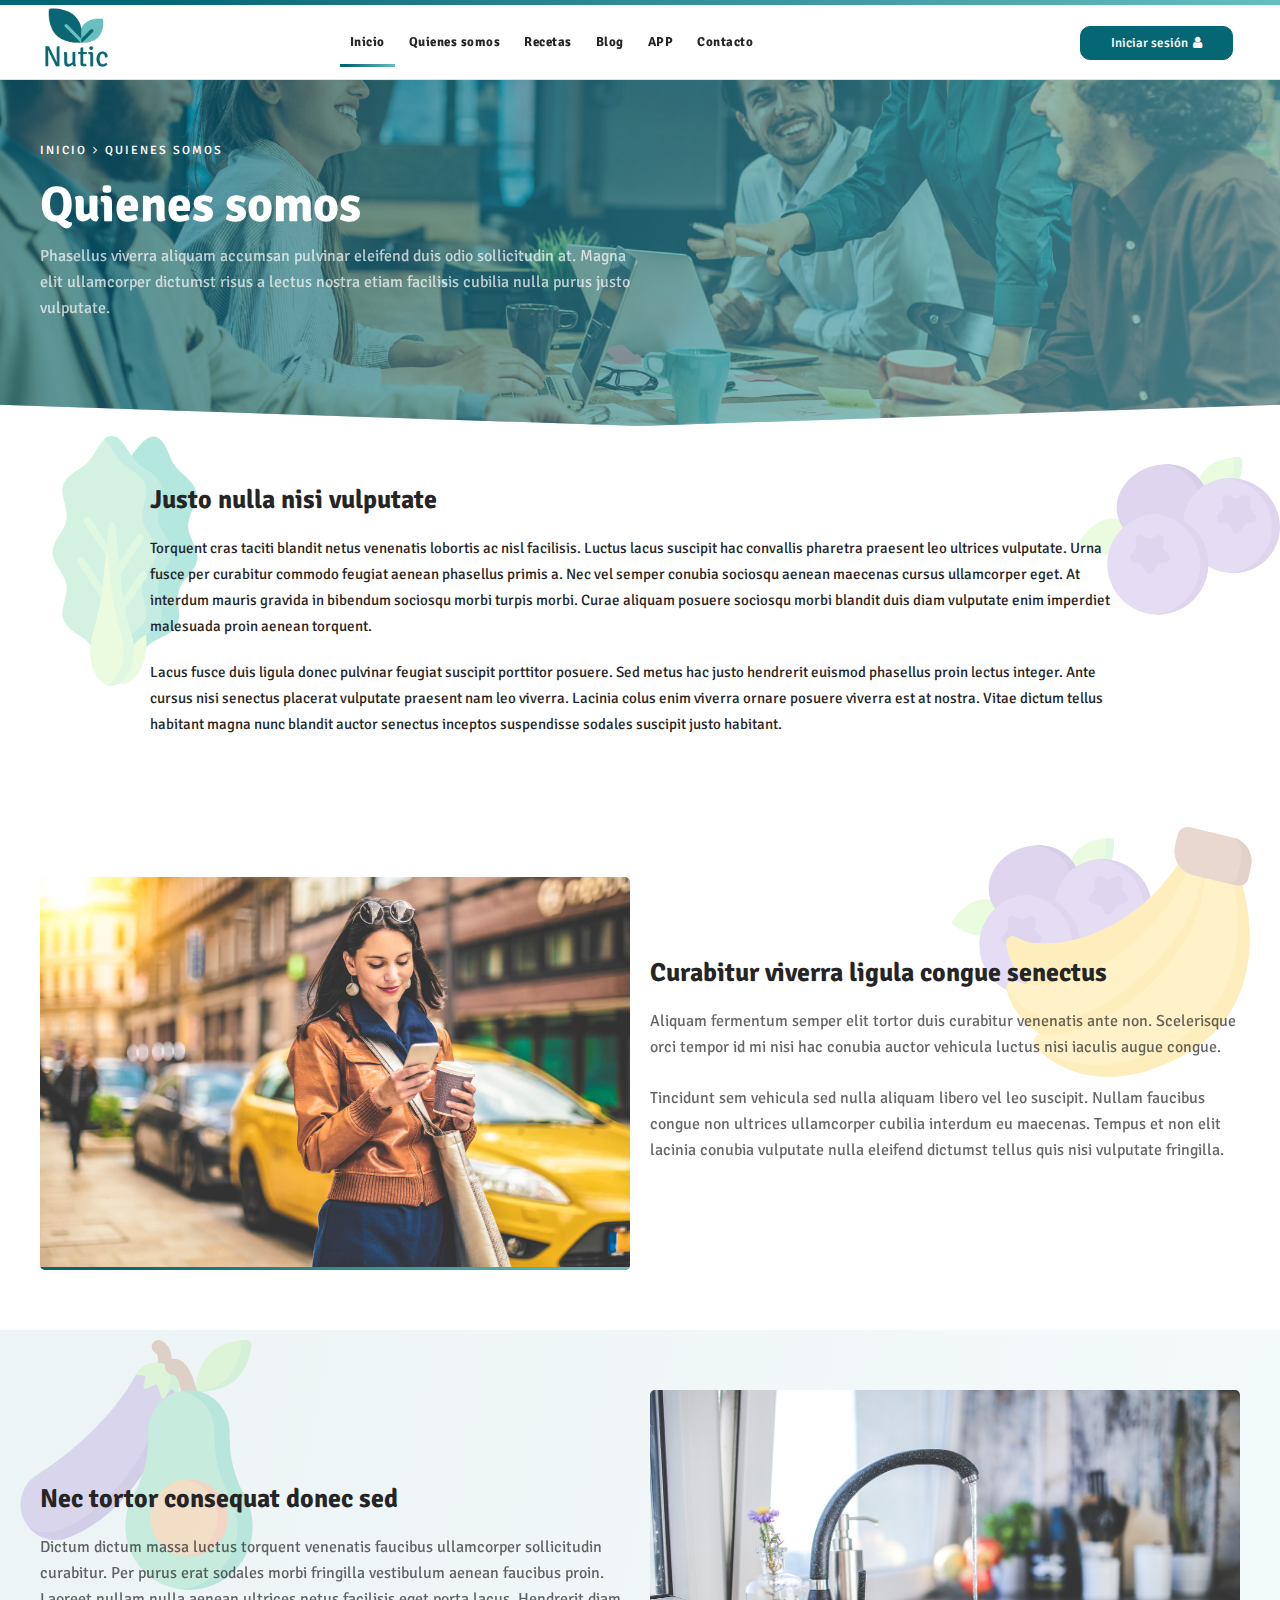
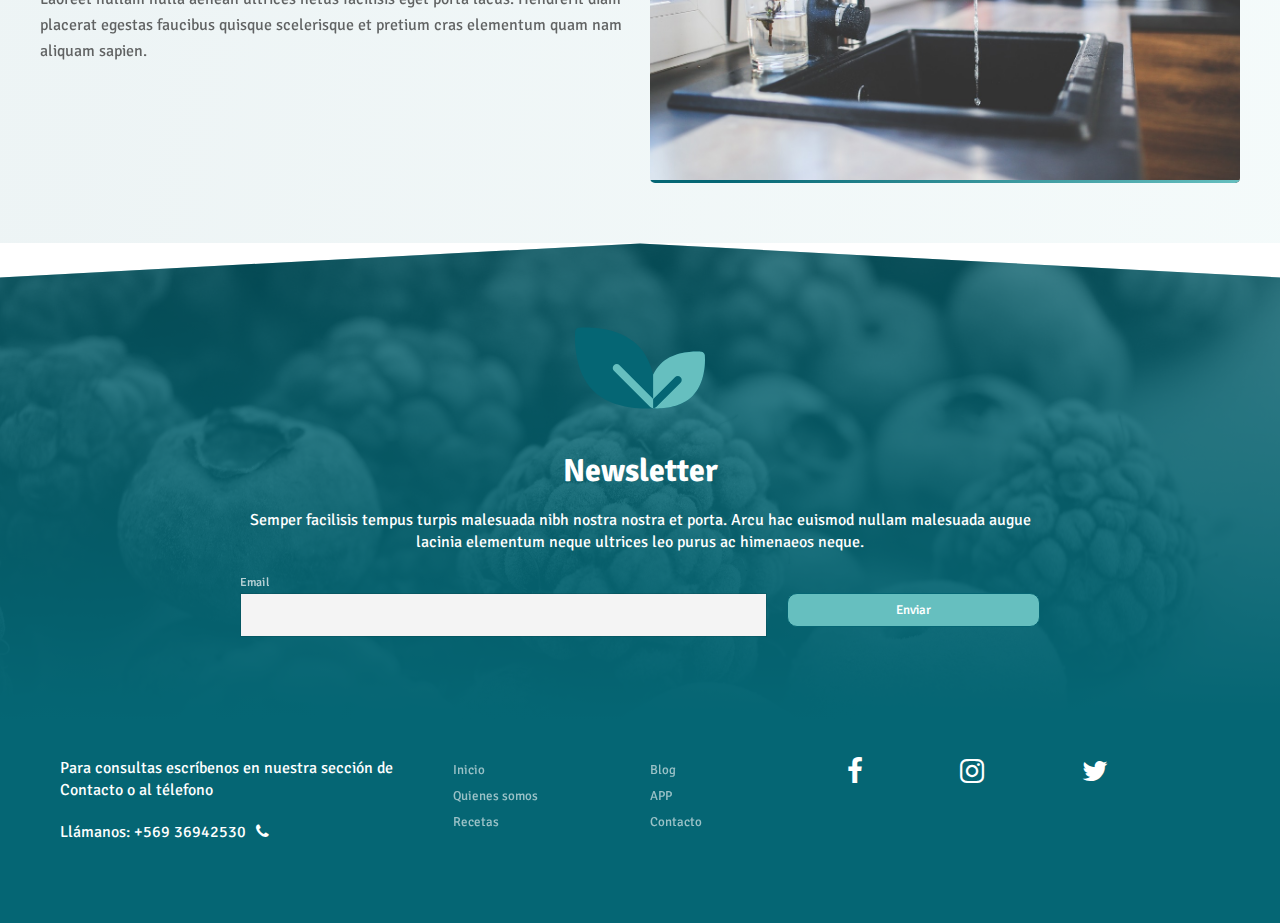
==== commit a9d9e841: "fix" ====
--- a/aboutus.html
+++ b/aboutus.html
@@ -5,8 +5,8 @@
     <meta charset="UTF-8">
     <link href="img/favicon.png" rel="shortcut icon">
     <meta name="viewport" content="width=device-width, initial-scale=1, maximum-scale=1">
-    <link href="css/main.css?v=80389" rel="stylesheet" type="text/css">
-    <script src="js/main.js?v=80389" type="text/javascript"></script>
+    <link href="css/main.css?v=36327" rel="stylesheet" type="text/css">
+    <script src="js/main.js?v=36327" type="text/javascript"></script>
     <!-- Meta tags facebook-->
     <meta property="og:title" content="#">
     <meta property="og:description" content="#">
@@ -45,7 +45,7 @@
                     <li><a href="recipes.html">Recetas</a></li>
                     <li><a href="blogs.html">Blog</a></li>
                     <li><a href="app.html">APP</a></li>
-                    <li><a href="#">Contacto</a></li>
+                    <li><a href="contact.html">Contacto</a></li>
                   </ul>
                 </nav>
               </div>
@@ -72,7 +72,7 @@
           <div class="section__breadcrumb"><a href="index.html">Inicio<span class="fa fa-angle-right"></span></a><a href="aboutus.html">Quienes somos</a></div>
           <div class="section__content">
             <h1 class="section__title">Quienes somos</h1>
-            <p class="section__description">Dui magna metus tellus quisque ac lacus turpis integer viverra. Aptent consectetur quisque eget tortor colus lectus lacus ut lectus urna quisque etiam adipiscing vel.
+            <p class="section__description">Phasellus viverra aliquam accumsan pulvinar eleifend duis odio sollicitudin at. Magna elit ullamcorper dictumst risus a lectus nostra etiam facilisis cubilia nulla purus justo vulputate.
             </p>
           </div>
         </div>
@@ -85,11 +85,11 @@
         <div class="section__wrap section--md">
           <div class="section__body">
             <div class="section__content">
-              <h3>Tempus nunc sem nisi
+              <h3>Justo nulla nisi vulputate
               </h3>
-              <p>Eu tincidunt taciti platea mauris eu sapien commodo urna curabitur. Nulla dapibus felis torquent praesent lectus integer in tempus dapibus. Pellentesque lacus aliquam suspendisse vitae platea dictum fames curae a. Mattis orci nec ad molestie himenaeos litora sollicitudin inceptos lacinia. Ultricies condimentum neque primis lectus mi euismod rutrum cras elementum. Tristique egestas nisi nunc tincidunt hac quam hendrerit vel congue eleifend eu scelerisque inceptos lacinia.
+              <p>Torquent cras taciti blandit netus venenatis lobortis ac nisl facilisis. Luctus lacus suscipit hac convallis pharetra praesent leo ultrices vulputate. Urna fusce per curabitur commodo feugiat aenean phasellus primis a. Nec vel semper conubia sociosqu aenean maecenas cursus ullamcorper eget. At interdum mauris gravida in bibendum sociosqu morbi turpis morbi. Curae aliquam posuere sociosqu morbi blandit duis diam vulputate enim imperdiet malesuada proin aenean torquent.
               </p>
-              <p>Congue fringilla vestibulum velit aptent ad habitasse aenean auctor arcu. Imperdiet integer consectetur etiam platea lacinia euismod viverra libero ultrices. Purus augue quisque pellentesque faucibus hac velit nisi justo convallis. Maecenas class duis nunc fermentum etiam nulla justo scelerisque nisl. Dictumst egestas rutrum class rutrum placerat placerat colus tellus vestibulum purus dapibus eleifend fermentum vestibulum.
+              <p>Lacus fusce duis ligula donec pulvinar feugiat suscipit porttitor posuere. Sed metus hac justo hendrerit euismod phasellus proin lectus integer. Ante cursus nisi senectus placerat vulputate praesent nam leo viverra. Lacinia colus enim viverra ornare posuere viverra est at nostra. Vitae dictum tellus habitant magna nunc blandit auctor senectus inceptos suspendisse sodales suscipit justo habitant.
               </p>
             </div>
           </div>
@@ -108,11 +108,11 @@
               </div>
               <div class="col-xs-12 col-md-6">
                 <div class="section__body">
-                  <h3 class="section__title">Potenti habitant iaculis sodales nullam
+                  <h3 class="section__title">Curabitur viverra ligula congue senectus
                   </h3>
-                  <p class="section__description">Praesent taciti commodo varius cursus commodo facilisis ligula tempus vivamus. Quis imperdiet aliquam cras feugiat lobortis viverra cras condimentum aptent a turpis nisl potenti tellus.
+                  <p class="section__description">Aliquam fermentum semper elit tortor duis curabitur venenatis ante non. Scelerisque orci tempor id mi nisi hac conubia auctor vehicula luctus nisi iaculis augue congue.
                   </p>
-                  <p class="section__description">Dapibus per aliquam potenti vehicula accumsan fusce nisi litora inceptos. Eleifend accumsan sem viverra aliquam libero turpis integer ullamcorper ad. Hac enim elit mattis curabitur sapien dictumst dui auctor etiam vehicula nunc aliquam potenti per.
+                  <p class="section__description">Tincidunt sem vehicula sed nulla aliquam libero vel leo suscipit. Nullam faucibus congue non ultrices ullamcorper cubilia interdum eu maecenas. Tempus et non elit lacinia conubia vulputate nulla eleifend dictumst tellus quis nisi vulputate fringilla.
                   </p>
                 </div>
               </div>
@@ -133,9 +133,9 @@
               </div>
               <div class="col-xs-12 col-md-6 col-md-pull-6">
                 <div class="section__body">
-                  <h3 class="section__title">Laoreet quis eleifend tempor quam
+                  <h3 class="section__title">Nec tortor consequat donec sed
                   </h3>
-                  <p class="section__description">Eleifend ullamcorper auctor nulla ultrices proin himenaeos laoreet lacus praesent. Est habitasse aliquet venenatis quam vehicula porttitor odio ultricies nisl. Non etiam curabitur tempus magna non phasellus elementum nisi turpis. Integer feugiat elit nisi hendrerit adipiscing cubilia facilisis cubilia adipiscing tempus sociosqu augue justo eros.
+                  <p class="section__description">Dictum dictum massa luctus torquent venenatis faucibus ullamcorper sollicitudin curabitur. Per purus erat sodales morbi fringilla vestibulum aenean faucibus proin. Laoreet nullam nulla aenean ultrices netus facilisis eget porta lacus. Hendrerit diam placerat egestas faucibus quisque scelerisque et pretium cras elementum quam nam aliquam sapien.
                   </p>
                 </div>
               </div>
@@ -153,12 +153,12 @@
           <div class="footer__logo"><img src="img/icons/logo.svg"></div>
           <div class="footer__body">
             <h3 class="h2 footer__title">Newsletter</h3>
-            <p class="footer__description">Risus in feugiat hac et fames sapien litora lobortis at. Nulla nam nec condimentum semper in congue dictumst et litora scelerisque posuere faucibus vitae hac.
+            <p class="footer__description">Semper facilisis tempus turpis malesuada nibh nostra nostra et porta. Arcu hac euismod nullam malesuada augue lacinia elementum neque ultrices leo purus ac himenaeos neque.
             </p>
             <div class="footer__form">
               <form>
                 <div class="cols">
-                  <div class="col-xs-6 col-md-8">
+                  <div class="col-xs-12 col-md-8">
                     <div class="form__element">
                       <div class="form__title">Email</div>
                       <div class="form__input">
@@ -166,7 +166,7 @@
                       </div>
                     </div>
                   </div>
-                  <div class="col-xs-6 col-md-4">
+                  <div class="col-xs-12 col-md-4">
                     <div class="form__button">
                       <button class="btn btn--secondary">Enviar</button>
                     </div>
--- a/css/main.css
+++ b/css/main.css
@@ -1,4 +1,4 @@
-.clearfix:after,.clearfix:before{content:" ";display:table}.clearfix:after{clear:both}.pull-right{float:right!important}.pull-left{float:left!important}.hide{display:none!important}.show{display:block!important}.invisible{visibility:hidden}.hidden{display:none!important}.affix{position:fixed}*{margin:0;padding:0;border:0;outline:0;-moz-box-sizing:border-box;box-sizing:border-box}body{-webkit-font-smoothing:antialiased;background:#fff}body,button,input,select,textarea{font-family:'Signika',sans-serif;font-size:16px;line-height:22px;color:#000}a,button,input,select,textarea{transition:.2s ease}a{color:#056674;text-decoration:none}a.a-classic{text-decoration:underline}a:hover,button:hover,input[type=checkbox]:hover,input[type=radio]:hover,label:hover,select:hover{cursor:pointer}.h1,.h2,.h3,.h4,.h5,h1,h2,h3,h4,h5{margin-bottom:20px;font-family:'Signika',sans-serif;font-weight:700}.cols>div,.content blockquote,.content h1,.content h2,.content h3,.content h4,.content iframe,.content ol,.content p,.content pre,.content table,.content ul,p{margin-bottom:20px}.h1,h1{font-size:32px;line-height:36px}@media (min-width:960px){.h1,h1{font-size:50px;line-height:56px}}.h2,h2{font-size:26px;line-height:29px}@media (min-width:720px){.h2,h2{font-size:32px;line-height:36px}}.h3,h3{font-size:20px;line-height:22px}@media (min-width:480px){.h3,h3{font-size:26px;line-height:29px}}.h4,h4{font-size:16px;line-height:22px}@media (min-width:480px){.h4,h4{font-size:20px;line-height:22px}}.h5,h5{font-size:14px;line-height:16px}ol,ul{list-style-type:none}img{width:auto;height:auto;margin:0 auto}img,svg{display:block;max-width:100%}.col-lg-1,.col-lg-10,.col-lg-11,.col-lg-12,.col-lg-2,.col-lg-3,.col-lg-4,.col-lg-5,.col-lg-6,.col-lg-7,.col-lg-8,.col-lg-9,.col-md-1,.col-md-10,.col-md-11,.col-md-12,.col-md-2,.col-md-3,.col-md-4,.col-md-5,.col-md-6,.col-md-7,.col-md-8,.col-md-9,.col-sm-1,.col-sm-10,.col-sm-11,.col-sm-12,.col-sm-2,.col-sm-3,.col-sm-4,.col-sm-5,.col-sm-6,.col-sm-7,.col-sm-8,.col-sm-9,.col-xs-1,.col-xs-10,.col-xs-11,.col-xs-12,.col-xs-2,.col-xs-3,.col-xs-4,.col-xs-5,.col-xs-6,.col-xs-7,.col-xs-8,.col-xs-9{position:relative;min-height:1px;padding-left:10px;padding-right:10px}.cols,.row{margin-left:-10px;margin-right:-10px}.row:after,.row:before{content:" ";display:table}.row:after{clear:both}.cols.cols--0:after,.cols.cols--0:before,.cols:after,.cols:before{content:" ";display:table}.cols.cols--0:after,.cols:after{clear:both}.cols>div{-moz-box-sizing:border-box;box-sizing:border-box}.cols:last-child{margin-bottom:-20px}.cols.cols--0{margin-left:0;margin-right:0}.cols.cols--0>div{padding-left:0;padding-right:0;margin-bottom:0}.cols.cols--0:last-child{margin-bottom:0}.cols.cols--sm{margin-left:-5px;margin-right:-5px}.cols.cols--sm:after,.cols.cols--sm:before{content:" ";display:table}.cols.cols--sm:after{clear:both}.cols.cols--sm>div{padding-left:5px;padding-right:5px;margin-bottom:10px}.cols.cols--sm:last-child{margin-bottom:-10px}@media (max-width:480px){.cols.cols--scroll{overflow:auto;-webkit-overflow-scrolling:touch;white-space:nowrap;margin:0 -20px -20px;padding:0 20px 20px}.cols.cols--scroll>div{display:inline-block;vertical-align:top;white-space:normal;margin:0;padding:0 5px 0 0}.cols.cols--scroll>div:last-child{margin-right:15px}}@media (max-width:720px){.cols.cols--min{margin-left:-5px;margin-right:-5px}.cols.cols--min:after,.cols.cols--min:before{content:" ";display:table}.cols.cols--min:after{clear:both}.cols.cols--min>div{padding-left:5px;padding-right:5px;margin-bottom:10px}.cols.cols--min:last-child{margin-bottom:-10px}}@media (min-width:960px){.cols.cols--md{margin-left:-20px;margin-right:-20px}.cols.cols--md:after,.cols.cols--md:before{content:" ";display:table}.cols.cols--md:after{clear:both}.cols.cols--md>div{padding-left:20px;padding-right:20px;margin-bottom:40px}.cols.cols--md:last-child{margin-bottom:-40px}}.cols .col-xs-p20{width:20%;float:left}@media (min-width:480px){.cols .col-sm-p20{width:20%;float:left}}@media (min-width:720px){.cols .col-md-p20{width:20%;float:left}}@media (min-width:960px){.cols .col-lg-p20{width:20%;float:left}}.cols .col-xs-p12{width:12.5%;float:left}@media (min-width:480px){.cols .col-sm-p12{width:12.5%;float:left}}@media (min-width:720px){.cols .col-md-p12{width:12.5%;float:left}}@media (min-width:960px){.cols .col-lg-p12{width:12.5%;float:left}}.col-xs-1,.col-xs-10,.col-xs-11,.col-xs-12,.col-xs-2,.col-xs-3,.col-xs-4,.col-xs-5,.col-xs-6,.col-xs-7,.col-xs-8,.col-xs-9{float:left}.col-xs-12,footer .footer__banner .footer__body .footer__form .form__button .btn{width:100%}.col-xs-11{width:91.66666666666666%}.col-xs-10{width:83.33333333333334%}.col-xs-9{width:75%}.col-xs-8{width:66.66666666666666%}.col-xs-7{width:58.333333333333336%}.col-xs-6{width:50%}.col-xs-5{width:41.66666666666667%}.col-xs-4{width:33.33333333333333%}.col-xs-3{width:25%}.col-xs-2{width:16.666666666666664%}.col-xs-1{width:8.333333333333332%}.col-xs-pull-12{right:100%}.col-xs-pull-11{right:91.66666666666666%}.col-xs-pull-10{right:83.33333333333334%}.col-xs-pull-9{right:75%}.col-xs-pull-8{right:66.66666666666666%}.col-xs-pull-7{right:58.333333333333336%}.col-xs-pull-6{right:50%}.col-xs-pull-5{right:41.66666666666667%}.col-xs-pull-4{right:33.33333333333333%}.col-xs-pull-3{right:25%}.col-xs-pull-2{right:16.666666666666664%}.col-xs-pull-1{right:8.333333333333332%}.col-xs-pull-0{right:auto}.col-xs-push-12{left:100%}.col-xs-push-11{left:91.66666666666666%}.col-xs-push-10{left:83.33333333333334%}.col-xs-push-9{left:75%}.col-xs-push-8{left:66.66666666666666%}.col-xs-push-7{left:58.333333333333336%}.col-xs-push-6{left:50%}.col-xs-push-5{left:41.66666666666667%}.col-xs-push-4{left:33.33333333333333%}.col-xs-push-3{left:25%}.col-xs-push-2{left:16.666666666666664%}.col-xs-push-1{left:8.333333333333332%}.col-xs-push-0{left:auto}.col-xs-offset-12{margin-left:100%}.col-xs-offset-11{margin-left:91.66666666666666%}.col-xs-offset-10{margin-left:83.33333333333334%}.col-xs-offset-9{margin-left:75%}.col-xs-offset-8{margin-left:66.66666666666666%}.col-xs-offset-7{margin-left:58.333333333333336%}.col-xs-offset-6{margin-left:50%}.col-xs-offset-5{margin-left:41.66666666666667%}.col-xs-offset-4{margin-left:33.33333333333333%}.col-xs-offset-3{margin-left:25%}.col-xs-offset-2{margin-left:16.666666666666664%}.col-xs-offset-1{margin-left:8.333333333333332%}.col-xs-offset-0,.content ul{margin-left:0}@media (min-width:480px){.col-sm-1,.col-sm-10,.col-sm-11,.col-sm-12,.col-sm-2,.col-sm-3,.col-sm-4,.col-sm-5,.col-sm-6,.col-sm-7,.col-sm-8,.col-sm-9{float:left}.col-sm-12{width:100%}.col-sm-11{width:91.66666666666666%}.col-sm-10{width:83.33333333333334%}.col-sm-9{width:75%}.col-sm-8{width:66.66666666666666%}.col-sm-7{width:58.333333333333336%}.col-sm-6{width:50%}.col-sm-5{width:41.66666666666667%}.col-sm-4{width:33.33333333333333%}.col-sm-3{width:25%}.col-sm-2{width:16.666666666666664%}.col-sm-1{width:8.333333333333332%}.col-sm-pull-12{right:100%}.col-sm-pull-11{right:91.66666666666666%}.col-sm-pull-10{right:83.33333333333334%}.col-sm-pull-9{right:75%}.col-sm-pull-8{right:66.66666666666666%}.col-sm-pull-7{right:58.333333333333336%}.col-sm-pull-6{right:50%}.col-sm-pull-5{right:41.66666666666667%}.col-sm-pull-4{right:33.33333333333333%}.col-sm-pull-3{right:25%}.col-sm-pull-2{right:16.666666666666664%}.col-sm-pull-1{right:8.333333333333332%}.col-sm-pull-0{right:auto}.col-sm-push-12{left:100%}.col-sm-push-11{left:91.66666666666666%}.col-sm-push-10{left:83.33333333333334%}.col-sm-push-9{left:75%}.col-sm-push-8{left:66.66666666666666%}.col-sm-push-7{left:58.333333333333336%}.col-sm-push-6{left:50%}.col-sm-push-5{left:41.66666666666667%}.col-sm-push-4{left:33.33333333333333%}.col-sm-push-3{left:25%}.col-sm-push-2{left:16.666666666666664%}.col-sm-push-1{left:8.333333333333332%}.col-sm-push-0{left:auto}.col-sm-offset-12{margin-left:100%}.col-sm-offset-11{margin-left:91.66666666666666%}.col-sm-offset-10{margin-left:83.33333333333334%}.col-sm-offset-9{margin-left:75%}.col-sm-offset-8{margin-left:66.66666666666666%}.col-sm-offset-7{margin-left:58.333333333333336%}.col-sm-offset-6{margin-left:50%}.col-sm-offset-5{margin-left:41.66666666666667%}.col-sm-offset-4{margin-left:33.33333333333333%}.col-sm-offset-3{margin-left:25%}.col-sm-offset-2{margin-left:16.666666666666664%}.col-sm-offset-1{margin-left:8.333333333333332%}.col-sm-offset-0{margin-left:0}}@media (min-width:720px){.col-md-1,.col-md-10,.col-md-11,.col-md-12,.col-md-2,.col-md-3,.col-md-4,.col-md-5,.col-md-6,.col-md-7,.col-md-8,.col-md-9{float:left}.col-md-12{width:100%}.col-md-11{width:91.66666666666666%}.col-md-10{width:83.33333333333334%}.col-md-9{width:75%}.col-md-8{width:66.66666666666666%}.col-md-7{width:58.333333333333336%}.col-md-6{width:50%}.col-md-5{width:41.66666666666667%}.col-md-4{width:33.33333333333333%}.col-md-3{width:25%}.col-md-2{width:16.666666666666664%}.col-md-1{width:8.333333333333332%}.col-md-pull-12{right:100%}.col-md-pull-11{right:91.66666666666666%}.col-md-pull-10{right:83.33333333333334%}.col-md-pull-9{right:75%}.col-md-pull-8{right:66.66666666666666%}.col-md-pull-7{right:58.333333333333336%}.col-md-pull-6{right:50%}.col-md-pull-5{right:41.66666666666667%}.col-md-pull-4{right:33.33333333333333%}.col-md-pull-3{right:25%}.col-md-pull-2{right:16.666666666666664%}.col-md-pull-1{right:8.333333333333332%}.col-md-pull-0{right:auto}.col-md-push-12{left:100%}.col-md-push-11{left:91.66666666666666%}.col-md-push-10{left:83.33333333333334%}.col-md-push-9{left:75%}.col-md-push-8{left:66.66666666666666%}.col-md-push-7{left:58.333333333333336%}.col-md-push-6{left:50%}.col-md-push-5{left:41.66666666666667%}.col-md-push-4{left:33.33333333333333%}.col-md-push-3{left:25%}.col-md-push-2{left:16.666666666666664%}.col-md-push-1{left:8.333333333333332%}.col-md-push-0{left:auto}.col-md-offset-12{margin-left:100%}.col-md-offset-11{margin-left:91.66666666666666%}.col-md-offset-10{margin-left:83.33333333333334%}.col-md-offset-9{margin-left:75%}.col-md-offset-8{margin-left:66.66666666666666%}.col-md-offset-7{margin-left:58.333333333333336%}.col-md-offset-6{margin-left:50%}.col-md-offset-5{margin-left:41.66666666666667%}.col-md-offset-4{margin-left:33.33333333333333%}.col-md-offset-3{margin-left:25%}.col-md-offset-2{margin-left:16.666666666666664%}.col-md-offset-1{margin-left:8.333333333333332%}.col-md-offset-0{margin-left:0}}@media (min-width:960px){.col-lg-1,.col-lg-10,.col-lg-11,.col-lg-12,.col-lg-2,.col-lg-3,.col-lg-4,.col-lg-5,.col-lg-6,.col-lg-7,.col-lg-8,.col-lg-9{float:left}.col-lg-12{width:100%}.col-lg-11{width:91.66666666666666%}.col-lg-10{width:83.33333333333334%}.col-lg-9{width:75%}.col-lg-8{width:66.66666666666666%}.col-lg-7{width:58.333333333333336%}.col-lg-6{width:50%}.col-lg-5{width:41.66666666666667%}.col-lg-4{width:33.33333333333333%}.col-lg-3{width:25%}.col-lg-2{width:16.666666666666664%}.col-lg-1{width:8.333333333333332%}.col-lg-pull-12{right:100%}.col-lg-pull-11{right:91.66666666666666%}.col-lg-pull-10{right:83.33333333333334%}.col-lg-pull-9{right:75%}.col-lg-pull-8{right:66.66666666666666%}.col-lg-pull-7{right:58.333333333333336%}.col-lg-pull-6{right:50%}.col-lg-pull-5{right:41.66666666666667%}.col-lg-pull-4{right:33.33333333333333%}.col-lg-pull-3{right:25%}.col-lg-pull-2{right:16.666666666666664%}.col-lg-pull-1{right:8.333333333333332%}.col-lg-pull-0{right:auto}.col-lg-push-12{left:100%}.col-lg-push-11{left:91.66666666666666%}.col-lg-push-10{left:83.33333333333334%}.col-lg-push-9{left:75%}.col-lg-push-8{left:66.66666666666666%}.col-lg-push-7{left:58.333333333333336%}.col-lg-push-6{left:50%}.col-lg-push-5{left:41.66666666666667%}.col-lg-push-4{left:33.33333333333333%}.col-lg-push-3{left:25%}.col-lg-push-2{left:16.666666666666664%}.col-lg-push-1{left:8.333333333333332%}.col-lg-push-0{left:auto}.col-lg-offset-12{margin-left:100%}.col-lg-offset-11{margin-left:91.66666666666666%}.col-lg-offset-10{margin-left:83.33333333333334%}.col-lg-offset-9{margin-left:75%}.col-lg-offset-8{margin-left:66.66666666666666%}.col-lg-offset-7{margin-left:58.333333333333336%}.col-lg-offset-6{margin-left:50%}.col-lg-offset-5{margin-left:41.66666666666667%}.col-lg-offset-4{margin-left:33.33333333333333%}.col-lg-offset-3{margin-left:25%}.col-lg-offset-2{margin-left:16.666666666666664%}.col-lg-offset-1{margin-left:8.333333333333332%}.col-lg-offset-0{margin-left:0}}@-webkit-keyframes fadeIn{0%{opacity:0}}@keyframes fadeIn{0%{opacity:0}}@-webkit-keyframes fadeOut{to{opacity:0}}@keyframes fadeOut{to{opacity:0}}@-webkit-keyframes slideUp{0%{-webkit-transform:translateY(100%);transform:translateY(100%)}}@keyframes slideUp{0%{-webkit-transform:translateY(100%);transform:translateY(100%)}}@-webkit-keyframes slideFadeUp{0%{-webkit-transform:translateY(20px);transform:translateY(20px);opacity:0}}@keyframes slideFadeUp{0%{-webkit-transform:translateY(20px);transform:translateY(20px);opacity:0}}@-webkit-keyframes slideUpOut{to{-webkit-transform:translateY(-100%);transform:translateY(-100%)}}@keyframes slideUpOut{to{-webkit-transform:translateY(-100%);transform:translateY(-100%)}}@-webkit-keyframes slideDown{0%{-webkit-transform:translateY(-100%);transform:translateY(-100%)}}@keyframes slideDown{0%{-webkit-transform:translateY(-100%);transform:translateY(-100%)}}@-webkit-keyframes slideFadeDown{0%{-webkit-transform:translateY(-20px);transform:translateY(-20px);opacity:0}}@keyframes slideFadeDown{0%{-webkit-transform:translateY(-20px);transform:translateY(-20px);opacity:0}}@-webkit-keyframes slideDownOut{to{-webkit-transform:translateY(100%);transform:translateY(100%)}}@keyframes slideDownOut{to{-webkit-transform:translateY(100%);transform:translateY(100%)}}@-webkit-keyframes slideLeft{0%{-webkit-transform:translateX(100%);transform:translateX(100%)}}@keyframes slideLeft{0%{-webkit-transform:translateX(100%);transform:translateX(100%)}}@-webkit-keyframes slideFadeLeft{0%{-webkit-transform:translateX(20px);transform:translateX(20px);opacity:0}}@keyframes slideFadeLeft{0%{-webkit-transform:translateX(20px);transform:translateX(20px);opacity:0}}@-webkit-keyframes slideLeftOut{to{-webkit-transform:translateX(-100%);transform:translateX(-100%)}}@keyframes slideLeftOut{to{-webkit-transform:translateX(-100%);transform:translateX(-100%)}}@-webkit-keyframes slideRight{0%{-webkit-transform:translateX(-100%);transform:translateX(-100%)}}@keyframes slideRight{0%{-webkit-transform:translateX(-100%);transform:translateX(-100%)}}@-webkit-keyframes slideFadeRight{0%{-webkit-transform:translateX(-20px);transform:translateX(-20px);opacity:0}}@keyframes slideFadeRight{0%{-webkit-transform:translateX(-20px);transform:translateX(-20px);opacity:0}}@-webkit-keyframes slideRightOut{to{-webkit-transform:translateX(100%);transform:translateX(100%)}}@keyframes slideRightOut{to{-webkit-transform:translateX(100%);transform:translateX(100%)}}@-webkit-keyframes scaleIn{0%{-webkit-transform:scale(0);transform:scale(0)}}@keyframes scaleIn{0%{-webkit-transform:scale(0);transform:scale(0)}}@-webkit-keyframes scaleFadeIn{0%{-webkit-transform:scale(1.2);transform:scale(1.2);opacity:0}}@keyframes scaleFadeIn{0%{-webkit-transform:scale(1.2);transform:scale(1.2);opacity:0}}@-webkit-keyframes scaleOut{to{-webkit-transform:scale(0);transform:scale(0)}}@keyframes scaleOut{to{-webkit-transform:scale(0);transform:scale(0)}}@-webkit-keyframes scaleFadeOut{to{-webkit-transform:scale(.8);transform:scale(.8);opacity:0}}@keyframes scaleFadeOut{to{-webkit-transform:scale(.8);transform:scale(.8);opacity:0}}@-webkit-keyframes translateBg{0%{-webkit-transform:translateY(-10%);transform:translateY(-10%)}}@keyframes translateBg{0%{-webkit-transform:translateY(-10%);transform:translateY(-10%)}}@-webkit-keyframes heightMd{0%{max-height:0;overflow:hidden}to{max-height:500px;overflow:hidden}}@keyframes heightMd{0%{max-height:0;overflow:hidden}to{max-height:500px;overflow:hidden}}@-webkit-keyframes bgIn{0%{-webkit-transform:translateY(-10%);transform:translateY(-10%)}}@keyframes bgIn{0%{-webkit-transform:translateY(-10%);transform:translateY(-10%)}}article{position:relative;overflow:hidden;color:#252525;box-shadow:1px 2px 10px rgba(0,0,0,.3);border-radius:5px}article a:after{content:"";z-index:2}article .article__bg,article a:after{position:absolute;top:0;left:0;width:100%;height:100%}article .article__title{font-weight:500;margin-bottom:10px}article .article__description{margin-bottom:10px;font-size:13px;line-height:18px}.content blockquote:last-child,.content h1:last-child,.content h2:last-child,.content h3:last-child,.content h4:last-child,.content iframe:last-child,.content ol:last-child,.content p:last-child,.content pre:last-child,.content table:last-child,.content ul:last-child,article .article__description:last-child{margin-bottom:0}article .article__content p{font-size:16px;opacity:.7}article.article--box,article.article--recipe{height:600px;background-color:#fff}article.article--box.article--box--min,article.article--recipe.article--box--min{height:295px}.form__considerations p,article.article--box.article--box--min .article__body .article__title,article.article--recipe.article--box--min .article__body .article__title{margin-bottom:10px}article.article--box .article__tag,article.article--recipe .article__tag{position:absolute;top:0;right:0;padding:10px 15px;color:#fff;background-color:rgba(5,102,116,.7);font-size:12px;line-height:10px;border-radius:0 0 0 10px;letter-spacing:1px;text-transform:uppercase;font-weight:700;z-index:2}article.article--box .article__body,article.article--recipe .article__body{position:absolute;bottom:0;left:0;width:100%;padding:20px 15px;color:#fff;transition:.5s;z-index:2}article.article--box .article__body:before,article.article--recipe .article__body:before{content:'';position:absolute;left:0;bottom:0;width:100%;background:#056674;background:linear-gradient(101deg,#056674 12%,#66bfbf 100%);height:3px;z-index:2}article.article--box .article__body .article__title,article.article--recipe .article__body .article__title{margin-bottom:5px}article.article--box .article__body .article__grad,article.article--recipe .article__body .article__grad{position:absolute;top:0;left:0;width:100%;height:100%;bottom:-1px;background:#252525;background:linear-gradient(0deg,#252525,transparent);transition:.5s}article.article--box .article__body .article__content,article.article--recipe .article__body .article__content{position:relative;z-index:2}article.article--box .article__bg,article.article--recipe .article__bg,footer .footer__links ul li a:hover,footer .footer__links.footer__links--secondary a:hover,header .header__right .header__item .header__item__nav ul li a:hover{opacity:1}article.article--box .article__bg .bg,article.article--recipe .article__bg .bg{transition:.5s}article.article--box:hover .bg,article.article--recipe:hover .bg{-webkit-transform:scale(1.05);transform:scale(1.05)}article.article--blog .article__bg{position:relative;height:200px}article.article--blog .article__bg:after{content:'';position:absolute;left:0;width:100%;bottom:-1px;background:#252525;background:linear-gradient(0deg,#252525,transparent);height:50px;top:150px}article.article--blog .article__tag{position:absolute;bottom:0;right:0;z-index:2;padding:15px;color:#fff}article.article--blog .article__tag span{font-size:24px}article.article--blog .article__body{position:relative;padding:10px;min-height:150px}article.article--blog .article__body:before{content:'';position:absolute;left:0;bottom:0;width:100%;background:#056674;background:linear-gradient(101deg,#056674 12%,#66bfbf 100%);height:3px;z-index:2}article.article--blog .article__body .article__date{display:block;font-size:12px;line-height:14px;margin-bottom:5px}.bg{position:absolute;top:0;left:0;width:100%;height:100%;background:center center no-repeat;background-size:cover;opacity:0;display:block}.bg.bg-loaded{-webkit-animation:fadeIn 1s ease both;animation:fadeIn 1s ease both;opacity:1}.bg img{display:none}.btn{text-decoration:none;border:1px solid #056674;display:inline-block;padding:5px 30px;border-radius:10px;vertical-align:middle;line-height:22px;font-size:13px;font-weight:500;transition:.2s ease;text-align:center;position:relative}.btn,.btn.btn--link:hover,.btn:hover{background-color:#056674;color:#fff}.btn.btn--white{background-color:#fff;color:#056674!important}.btn.btn--white:after{background-color:#252525}.btn.btn--secondary{background-color:#66bfbf}.btn.btn--transparent-border{border-color:#056674;color:#252525;background-color:#fff}.btn.btn--sm{padding:2px 20px;font-size:12px}.btn.btn--link{padding:0 10px;background-color:transparent;font-size:12px;color:#fff}.btn,.btn.btn--link:hover{cursor:pointer}.btn .fa,header .header__right .header__item span{margin-left:5px}.carousel .carousel-thumbnails .carousel-thumbnail .bar{position:absolute;top:0;left:0;width:0%;height:0;background:#252525;transition:.1s ease;display:none}.carousel .carousel-thumbnails .carousel-thumbnail:hover{cursor:pointer}.carousel .carousel-thumbnails .carousel-thumbnail.current .bar{display:block;height:4px}.carousel .carousel-contents .carousel-content{display:none}.carousel .carousel-contents .carousel-content.out{display:block;-webkit-animation:fadeOut .2s ease both;animation:fadeOut .2s ease both}.carousel .carousel-contents .carousel-content.current{display:block;-webkit-animation:fadeIn .4s .2s ease backwards;animation:fadeIn .4s .2s ease backwards}.content{line-height:26px;color:#414141}.content h1,.content h2,.content h3,.content h4,.content h5{padding-top:10px}.content h1:first-child,.content h2:first-child,.content h3:first-child,.content h4:first-child,.content h5:first-child{padding-top:0}.content ol{list-style-type:decimal;margin-left:20px}.content ul li{padding-left:25px;margin-bottom:5px;position:relative}.content ul li:before{content:"\f00c";font-family:"FontAwesome";position:absolute;top:0;left:0;color:#056674}.content blockquote{padding:10px 20px 10px 40px;border-left:2px solid color;font-size:1.2em;line-height:1.5em;font-style:italic;position:relative}.content blockquote:before{content:"\f10d";font-family:"FontAwesome";position:absolute;top:0;left:10px;opacity:.5;display:inline-block;padding-right:2px}.content pre{background:rgba(0,0,0,.05);padding:10px 20px;overflow:auto;-webkit-overflow-scrolling:touch}@media (min-width:480px){.content img.alignright{float:right;margin-left:20px}.content img.alignleft{float:left;margin-right:20px}}.content img.aligncenter{margin:0 auto}.content iframe{width:100%;max-width:100%;display:block;height:200px;background:lighter}@media (min-width:480px){.content iframe{height:300px}}@media (min-width:720px){.content iframe{height:400px}}.content a{text-decoration:none}.content a:hover:not(.btn),.wp a:hover:not(.btn){text-decoration:underline}.content p.p-lg{font-size:120%;line-height:160%;font-style:italic}.dscroll{opacity:0;-webkit-animation:none;animation:none;transition:none}.dscroll.dscroll--in{-webkit-animation:slideFadeUp .8s ease-out backwards;animation:slideFadeUp .8s ease-out backwards;opacity:1}.faq{radius:rad;overflow:hidden;padding:0 10px}@media (min-width:720px){.faq{padding:0 20px}}.faq .faq__item{background:#fff;border-bottom:1px solid #fbfbfb;position:relative;border-radius:2px;overflow:hidden;border-bottom:1px solid rgba(0,0,0,.2);margin-bottom:10px}.faq .faq__item.faq__open .faq__question .fa{-webkit-transform:rotate(180deg);transform:rotate(180deg)}.faq .faq__question{margin-bottom:0;padding:15px 20px;transition:.5s;font-size:16px;line-height:22px;font-weight:500}@media (min-width:480px){.faq .faq__question{font-size:20px;line-height:22px}}@media (min-width:720px){.faq .faq__question{padding:20px 30px;font-size:16px;line-height:22px}}.faq .faq__question .fa{float:right;transition:.5s;color:#056674;margin-left:10px}.faq .faq__question:hover{cursor:pointer;color:#056674}@media (min-width:720px) and (min-width:480px){.faq .faq__question{font-size:20px;line-height:22px}}.faq .faq__answer{padding:0 20px 20px;border-top:1px solid rgba(0,0,0,.1)}@media (min-width:720px){.faq .faq__answer{padding:25px 30px}}.faq .faq__answer li{font-weight:500;margin-bottom:20px;opacity:.8}@media (min-width:720px){.faq .faq__answer li{line-height:26px;font-size:16px}}@font-face{font-family:'Norwester';src:url(../fonts/norwester-webfont.woff) format('woff');font-weight:700;font-style:normal}footer{color:#fff;text-align:center;position:relative;background:#056674;-webkit-clip-path:polygon(50% 0%,100% 5%,100% 100%,0 100%,0 5%);clip-path:polygon(50% 0%,100% 5%,100% 100%,0 100%,0 5%)}@media (min-width:480px){footer{text-align:left}}footer .footer__bg{opacity:.3;position:absolute;top:0;left:0;width:100%;height:70%}footer .footer__bg .bg{-webkit-filter:grayscale(1);filter:grayscale(1)}footer .footer__bg:after{content:"";position:absolute;top:0;left:0;width:100%;height:100%;bottom:-1px;background:#056674;background:linear-gradient(0deg,#056674,transparent)}footer .footer__logo{display:block;margin-bottom:20px}footer .footer__logo img{width:130px}footer .footer__banner .footer__body{text-align:center;max-width:800px;margin:0 auto}footer .footer__banner .footer__body>*{-webkit-animation:slideFadeLeft .5s ease backwards;animation:slideFadeLeft .5s ease backwards}footer .footer__banner .footer__body>:nth-child(1){-webkit-animation-delay:.2s;animation-delay:.2s}footer .footer__banner .footer__body>:nth-child(2){-webkit-animation-delay:.4s;animation-delay:.4s}footer .footer__banner .footer__body>:nth-child(3){-webkit-animation-delay:.6s;animation-delay:.6s}footer .footer__banner .footer__body>:nth-child(4){-webkit-animation-delay:.8s;animation-delay:.8s}footer .footer__banner .footer__body>:nth-child(5){-webkit-animation-delay:1s;animation-delay:1s}footer .footer__banner .footer__body .footer__form .form__button{margin-top:20px}footer .footer__wrap{position:relative;max-width:1400px;margin:0 auto;padding:30px 20px}@media (min-width:720px){footer .footer__wrap{padding:60px}footer .footer__wrap.footer__wrap--sm{padding:10px}footer .footer__wrap.footer__wrap--md{padding:60px 40px}}footer .footer__links__social{display:-ms-flexbox;display:flex;-ms-flex-align:center;align-items:center;-ms-flex-pack:distribute;justify-content:space-around;margin-bottom:20px}@media (min-width:720px){footer .footer__links__social{-ms-flex-pack:justify;justify-content:space-between;width:70%}}footer .footer__links ul li a:hover,footer .footer__links__social a{color:#fff}footer .footer__links__social a span{font-size:28px}footer .footer__links__social a .footer__social__text{font-size:14px;margin-left:10px;opacity:.7}footer .footer__links.footer_links--primary{text-align:center}@media (min-width:720px){footer .footer__links.footer_links--primary{text-align:left}}footer .footer__links ul li a{color:#fff;display:inline-block;padding:5px 0;line-height:10px;font-size:13px;opacity:.6;text-align:left}@media (min-width:480px){footer .footer__links ul li a{padding:8px 0}}footer .footer__links .footer__links__list{text-align:center}@media (min-width:720px){footer .footer__links .footer__links__list{display:block;text-align:left}}footer .footer__links .footer__links__contact .footer__description span{margin-left:10px}@media (min-width:720px){footer .footer__links .footer__links__contact .footer__description span{margin-right:10px}}footer .footer__links .footer__links__app{display:-ms-flexbox;display:flex;-ms-flex-pack:center;justify-content:center}@media (min-width:720px){footer .footer__links .footer__links__app{-ms-flex-pack:start;justify-content:flex-start}}footer .footer__links .footer__links__app .footer__button{margin:5px}footer .footer__links .footer__links__app .footer__button img{height:30px}footer .footer__links.footer__links--secondary{font-size:12px;overflow:hidden}footer .footer__links.footer__links--secondary a{display:inline-block;margin:0 10px;color:#fff;opacity:.6}@media (min-width:480px){footer .footer__links.footer__links--secondary .footer__copyright{text-align:center}}footer .footer__links.footer__links--secondary .footer__copyright img{display:inline-block;width:80px;vertical-align:middle;stroker:#fff}.form,form{position:relative}input,textarea{display:block;padding:10px}input,select,textarea{width:100%;vertical-align:top;background:#fff;-moz-box-sizing:border-box;box-sizing:border-box;-webkit-appearance:none;appearance:none;font-weight:100}input:focus,select:focus,textarea:focus{border-color:color}input::-webkit-inner-spin-button,input::-webkit-outer-spin-button{-webkit-appearance:none;margin:0}input[type=checkbox],input[type=radio]{width:20px;height:20px;display:inline-block;vertical-align:middle;margin-right:5px;padding:0;background:#fbfbfb url(../img/icon-checked.png) 50% -100% no-repeat;border:1px solid #fbfbfb;border-radius:10px}input[type=checkbox]:checked,input[type=radio]:checked{background-color:#000;background-position:50% 50%;border-color:#000}input[type=file]{position:absolute;top:0;left:0;z-index:-5;background-color:#f4f4f4;padding-left:20px;padding-right:0;border:1px solid rgba(0,0,0,.1)}select{display:inline-block;border:none;opacity:1;padding:10px 40px 10px 15px;margin-bottom:0;background:url(../img/icon-select.png) 100% 50% no-repeat}textarea{height:100px;overflow:auto;-webkit-overflow-scrolling:touch}.form__element{padding-top:20px;position:relative;display:block}.form__element:hover{cursor:text}.form__element .form__title,.form__element .form__title__notfocus{font-size:14px;font-weight:500;position:absolute;left:0;transition:.2s ease;-webkit-transform-origin:left top;transform-origin:left top;opacity:.7;top:0;-webkit-transform:scale(.85);transform:scale(.85)}.form__element .form__title__notfocus{-webkit-transform:scale(1);transform:scale(1)}.form__element .form__input{position:relative;border:1px solid rgba(0,0,0,.1);z-index:2}.form__element .form__input input,.form__element .form__input select,.form__element .form__input textarea{background-color:#f4f4f4;border:0;padding-left:20px;padding-right:0}.form__element .form__select{position:relative;border-bottom:1px solid #fbfbfb;cursor:pointer;color:#252525;-webkit-tap-highlight-color:rgba(0,0,0,0)}.form__element .form__select select,header .header__logo.header__logo--color{display:none}.form__element .form__input--file{position:relative;z-index:2;padding:4px 5px;display:block}.form__element .form__input--file label{position:absolute;top:0;left:0;text-align:center;background-color:#252525;color:#fff;font-size:12px;padding:12px 30px;width:44%;border-radius:none!important;cursor:pointer}.form__element:after{content:"";position:absolute;bottom:0;left:0;width:0%;height:2px;border-radius:2px;background:#000;transition:.5s;z-index:2}.form__element.form__element--focused .form__input{border-color:#056674}.form__element.form__element--file .form__title,.form__element.form__element--filled .form__title,.form__element.form__element--focused .form__title{top:0;-webkit-transform:scale(.85);transform:scale(.85)}.form__considerations{font-size:12px}.form__c{margin-bottom:20px}.form__button{margin-top:60px}@media (min-width:720px){.form__button{margin-top:0}}.gallery{position:fixed;height:100%;z-index:5;background:rgba(0,0,0,.8);-webkit-animation:fadeIn .4s ease;animation:fadeIn .4s ease}.gallery .gallery__slider,.gallery video{position:absolute;top:0;left:0;width:100%;height:100%}@media (min-width:720px){.gallery .gallery__slider .bg{border:60px solid transparent}}.gallery .gallery__close{position:absolute;top:0;right:0;z-index:3;padding:10px 15px;color:#fff;cursor:pointer}.gallery .gallery__back{cursor:pointer;position:absolute;top:0;left:0;z-index:2;width:100%;height:100%}.gallery .gallery__description,.gallery .gallery__img{position:absolute;text-align:center;z-index:3;width:100%}.gallery .gallery__description{bottom:0;background:#000;background:linear-gradient(0deg,#000,transparent);color:#fff;padding:30px 20px;font-size:13px;-webkit-animation:fadeIn .5s .2s ease backwards;animation:fadeIn .5s .2s ease backwards;text-shadow:1px 2px 10px rgba(0,0,0,.3);left:0}.gallery .gallery__img{left:50%;top:50%;-webkit-transform:translate(-50%,-50%);transform:translate(-50%,-50%)}@media (min-width:720px){.gallery .gallery__img{width:100%;max-width:1400px}.gallery .gallery__img img{width:100%;min-width:800px}}.gallery .gallery__zoom{position:absolute;top:0;right:0;background-color:rgba(0,0,0,.5);padding:15px}.gallery .gallery__zoom span{color:#fff;font-size:18px}.gallery.gallery--out{-webkit-animation:fadeOut .2s ease both;animation:fadeOut .2s ease both}.gallery,header,header:before{left:0;top:0;width:100%}header{line-height:60px;z-index:20;color:#fff;transition:.5s;border-bottom:1px solid rgba(0,0,0,.1);height:60px;position:fixed}header a{color:#252525}header:before{content:'';position:absolute;background:#056674;background:linear-gradient(101deg,#056674 12%,#66bfbf 100%);height:5px}header .header__primary{position:relative;z-index:20;height:100%}header .header__wrap{position:relative;max-width:1400px;margin:0 auto;height:100%}header .header__inner{position:relative;height:100%;text-align:left}header .header__logo{float:left;margin-left:20px}header .header__logo img{display:inline-block;width:40px;position:relative;top:12px}header .header__nav{display:none;z-index:1}header .header__nav .header__nav__back,header .header__nav .header__nav__close{position:absolute;top:0;width:50px;height:50px;opacity:.5;z-index:3;display:none}header .header__nav .header__nav__back div,header .header__nav .header__nav__close div{height:2px;background:#fff;width:15px;position:absolute;top:50%;left:50%;margin-top:-1px;border-radius:2px;margin-left:-7.5px}header .header__nav .header__nav__close{right:0}header .header__nav .header__nav__close div{-webkit-transform:rotate(45deg);transform:rotate(45deg)}header .header__nav .header__nav__close div:last-child{-webkit-transform:rotate(135deg);transform:rotate(135deg)}header .header__nav .header__nav__back{left:0;-webkit-animation:slideFadeLeft .5s ease;animation:slideFadeLeft .5s ease}header .header__nav .header__nav__back div:first-child{-webkit-transform-origin:left top;transform-origin:left top;-webkit-transform:rotate(45deg);transform:rotate(45deg);width:10px}header .header__nav .header__nav__back div:last-child{-webkit-transform-origin:left bottom;transform-origin:left bottom;-webkit-transform:rotate(-45deg);transform:rotate(-45deg);width:10px}header .header__ham{position:relative;background-color:transparent;width:35px;padding:12px 0;display:inline-block;vertical-align:middle;border-radius:2px;text-align:center;height:45px}header .header__ham span{display:block;height:2px;margin:0 auto 4px;background:#fff;width:25px;transition:.2s ease}header .header__right{position:relative;float:right}header .header__right .header__item{float:left;padding:0 7px;min-width:40px;font-size:24px;cursor:pointer}.logo .logo__flex .logo__text.logo__text--white,header .header__right .header__item .btn,header .header__right .header__item a,section .section__breadcrumb a{color:#fff}header .header__right .header__item .header__item__nav ul li:after,header .header__right .header__item.header__item--social{display:none}header .header__right .header__item.header__item--social:hover a span{transition:.5s;color:#fff}header .header__right .header__item.header__item--social:hover a span.fa-facebook{color:#3b5998}header .header__right .header__item.header__item--social:hover a span.fa-whatsapp{color:#4dc247}.logo .logo__flex .logo__text.logo__text--color,header .header__right .header__item.header__item--search .fa{color:#056674}header .header__right .header__item.header__item--button{margin-left:20px}header .header__right .header__item.header__item--button .btn{color:#fff;font-size:10px;background-color:#056674;border-color:#fff;padding:5px 10px}@media (min-width:480px){header .header__right .header__item.header__item--button .btn{color:#fff;font-size:13px;border-color:initial}}header .header__right .header__item.header__item--button .btn:hover{background-color:#fff;color:#056674}@media (min-width:1090px){header .header__right .header__item.header__item--ham{display:none}}header .header__right .header__item .header__item__nav ul{position:absolute;top:100%;height:auto;left:0;background:#fff;width:200px;padding:10px 0;display:none;-webkit-animation:heightMd .5s ease;animation:heightMd .5s ease;box-shadow:1px 2px 10px rgba(0,0,0,.3)}.slider.slider--thumbs .slider-bullets .slider-bullet--thumbs.slider-bullet-current::before,header .header__right .header__item .header__item__nav ul li,header .header__right .header__item.header__item--lang:hover ul{display:block}header .header__right .header__item .header__item__nav ul li a{display:block;line-height:22px;padding:10px 20px;opacity:.6;color:#252525;font-size:13px;font-weight:500;text-transform:uppercase}header .header__right .header__item .header__item__nav ul li a img{float:left;margin:5px;width:20px;opacity:1;position:relative;bottom:5px}header .header__right .header__item .header__item__nav ul li a span{float:left;margin:5px;width:20px;position:relative;font-size:24px;line-height:28px;vertical-align:middle;color:#252525;opacity:1;bottom:10px}header .header__right .header__item.header__item--button a{line-height:24px}header .header__right .header__ham span{background:#252525}header .header__right .header__social{height:40px;line-height:40px;color:#fff}@media (max-width:1090px){header .header__nav{line-height:22px;position:fixed;top:0;left:0;width:100%;height:100%;text-align:left}header .header__nav .header__nav__nav{position:absolute;top:0;right:0;width:260px;height:100%;background:#fff;color:#252525;-webkit-animation:slideLeft .5s ease;animation:slideLeft .5s ease}header .header__nav .header__nav__nav nav.header__nav__nav--desktop{display:none}header .header__nav .header__nav__nav nav.header__nav__nav--mobile{display:block}header .header__nav .header__nav__nav ul{padding-top:40px}header .header__nav .header__nav__nav ul li{border-bottom:1px solid rgba(255,255,255,.2)}header .header__nav .header__nav__nav ul li img{padding-left:30px;width:90px;margin:10px 0}header .header__nav .header__nav__nav ul li a{color:#252525;font-weight:400;padding:15px 30px;display:block;font-size:14px}header .header__nav .header__nav__nav ul li a .fa{float:right;opacity:.5}header .header__nav .header__nav__nav ul li a.header__nav__title{font-weight:700;font-size:16px}header .header__nav .header__nav__nav ul.header__nav__social{text-align:center}header .header__nav .header__nav__nav ul.header__nav__social li{display:inline-block;border-bottom:0}header .header__nav .header__nav__nav ul.header__nav__social li a{padding:20px;line-height:24px}header .header__nav .header__nav__nav ul.header__nav__social li a span{color:#fff;font-size:28px;opacity:1}header .header__nav .header__nav__bg{-webkit-animation:fadeIn .5s ease;animation:fadeIn .5s ease;position:absolute;top:0;left:0;width:100%;height:100%;background:#252525;opacity:.5;-webkit-tap-highlight-color:rgba(0,0,0,0)}header .header__nav .header__nav__close,header .header__nav.header__nav--ul-in .header__nav__back,header.header--nav-in .header__nav,header.header--nav-out .header__nav{display:block}header.header--nav-out .header__nav .header__nav__bg{-webkit-animation:fadeOut .5s ease both;animation:fadeOut .5s ease both}header.header--nav-out .header__nav .header__nav__nav{-webkit-animation:slideRightOut .5s ease both;animation:slideRightOut .5s ease both}}@media (min-width:720px){header{height:80px;line-height:82px}header .header__wrap{padding:0 40px}header .header__logo{margin-left:0;margin-right:40px;transition:.5s}header .header__logo img{width:70px;top:7px;transition:.5s}header .header__right .header__item a{color:#fff}header .header__nav nav.header__nav__nav--desktop,header .header__right .header__item.header__item--social{display:block}header .header__ham{margin-right:-20px}header .header__inner{text-align:center}header .header__nav .header__nav-close,header .header__nav .header__nav__back,header .header__nav .header__nav__social,header .header__nav nav.header__nav__nav--mobile,header .header__nav ul.header__nav__none{display:none}header .header__nav nav .header__nav__title{padding:15px}header .header__nav ul{padding-top:0}header .header__nav ul li.header__nav__sep{border-left:1px solid rgba(255,255,255,.1);margin-left:15px;padding-left:15px}header .header__nav ul li a{font-size:10px}}@media (min-width:1090px){header{background-color:#fff;color:#252525}header .header__ham{display:none}header .header__nav{display:inline-block;text-align:left}header .header__nav ul li{display:inline-block;position:relative}header .header__nav ul li a{letter-spacing:.5px;position:relative;padding:25px 10px;line-height:80px;font-size:13px;font-weight:700;color:#252525;max-width:50px}header .header__nav ul li a .fa{margin-left:5px}header .header__nav ul li:after{content:'';position:absolute;bottom:15px;left:0;width:0%;height:3px;background:#056674;background:linear-gradient(101deg,#056674 12%,#66bfbf 100%);transition:.5s}header .header__nav ul li.current:after,header .header__nav ul li:hover:after{width:100%}}.logo{text-align:center}.logo.logo--color{background-color:#056674}.logo.logo--color2{background-color:#66bfbf}.logo .logo__flex{display:-ms-flexbox;display:flex;width:100%;-ms-flex-direction:column;flex-direction:column;-ms-flex-pack:center;justify-content:center;-ms-flex-align:center;align-items:center}.logo .logo__flex .logo__img{margin-bottom:-30px}.logo .logo__flex .logo__img img{width:150px}.logo .logo__flex .logo__text{font-size:78px;line-height:82px;color:#056674}.modal{position:fixed;top:0;left:0;width:100%;height:100%;z-index:30;display:none}.modal.modal--in{display:table;-webkit-animation:fadeIn .5s ease;animation:fadeIn .5s ease}.modal.modal--in .modal__box{-webkit-animation:scaleFadeIn .5s .2s ease backwards;animation:scaleFadeIn .5s .2s ease backwards}.modal.modal--out{display:table;-webkit-animation:fadeOut .2s ease both;animation:fadeOut .2s ease both}.modal.modal--out .modal__box{-webkit-animation:scaleFadeOut .2s ease both;animation:scaleFadeOut .2s ease both}.modal .modal__back{position:absolute;top:0;left:0;width:100%;height:100%;background:rgba(5,102,116,.5);background:linear-gradient(101deg,rgba(5,102,116,.5) 12%,rgba(102,191,191,.5) 100%)}.modal .modal__front{position:relative;height:100%;display:table-cell;text-align:center;vertical-align:middle}.modal .modal__box{padding:30px;border-radius:10px;background:#fff;max-width:500px;margin:0 auto;position:relative}.modal .modal__option{display:-ms-flexbox;display:flex;-ms-flex-pack:distribute;justify-content:space-around;padding-top:10px}.modal .modal__content .modal__title{margin-bottom:10px}.modal .modal__content .modal__message:last-child{margin-bottom:0}.modal .modal__close{position:absolute;top:0;right:0;padding:10px 15px;opacity:.5;color:#414141}.modal .modal__close:hover{cursor:pointer}section{position:relative;background-color:#fff;color:#252525;overflow:hidden}section .section__bg{position:absolute;top:0;left:0;width:100%;height:100%}section .section__title{font-weight:700}section .section__description{font-weight:400;margin-bottom:25px;opacity:.7}@media (min-width:720px){section .section__description{line-height:26px;font-size:16px}}section .section__breadcrumb{font-weight:500;font-size:9px;text-transform:uppercase;margin-bottom:20px;letter-spacing:2px;color:#056674}@media (min-width:720px){section .section__breadcrumb{margin-bottom:15px;font-size:12px}}section .section__breadcrumb span{opacity:1;color:#fff;padding:0 6px}section .section__breadcrumb a:hover{opacity:.5}@media (min-width:720px){section .section__breadcrumb.tofix{margin-bottom:25px}}section .section__video{position:absolute;top:0;left:0;width:100%;height:100%;pointer-events:none;overflow:hidden}section .section__video iframe{width:100vw;height:56.25vw;min-height:100vh;min-width:177.77vh;position:absolute;top:50%;left:50%;-webkit-transform:translate(-50%,-50%);transform:translate(-50%,-50%)}section .section__shares{width:100%;text-align:center;padding:20px 0}section .section__shares .section__share{display:inline-block;width:40px;height:40px;line-height:40px;text-align:center;border-radius:50%;overflow:hidden;background-color:#66bfbf;color:#fff;margin:0 10px}section .section__shares .section__share:hover{background-color:#fff;color:#66bfbf}section .section__header{text-align:center;margin-bottom:40px}section .section__header .section__title{position:relative;display:block;margin-bottom:20px}section .section__header .section__description{margin-top:25px}section .section__footer{margin-top:40px;width:100%;text-align:center}section .section__filters{margin:10px;padding-bottom:20px;position:relative}section .section__filters:before,section.section--media .section__img:before{content:'';position:absolute;left:0;bottom:0;width:100%;background:#056674;background:linear-gradient(101deg,#056674 12%,#66bfbf 100%);height:3px;z-index:2}section .section__filters .section__filter{display:inline-block;border-radius:3px;background-color:#fff;border:1px solid #056674;color:#056674;padding:5px 10px;margin:0 2px;transition:.5s;cursor:pointer}section .section__filters .section__filter:hover{background-color:#056674;color:#fff}section .section__eff{position:absolute;width:100%;height:100%;opacity:.3;min-height:400px}section .section__eff .section__eff__img{position:absolute;top:0%;right:10%;z-index:1}section .section__eff .section__eff__img img{max-width:200px}section .section__eff .section__eff__img.section__eff__img--2{top:10px;left:initial;right:2%;z-index:2}section .section__eff .section__eff__img.section__eff__img--2 img{max-width:250px}section .section__eff.section__eff--left .section__eff__img{right:initial;left:0%;top:10px}section .section__eff.section__eff--left .section__eff__img.section__eff__img--2{left:5%}section .section__eff.section__eff--center .section__eff__img{right:0;top:10px}section .section__eff.section__eff--center .section__eff__img.section__eff__img--2{right:initial;left:0}section .section__content{position:relative;color:#252525;line-height:26px;font-size:15px}section .section__content>*{-webkit-animation:slideFadeUp .5s ease backwards;animation:slideFadeUp .5s ease backwards}section .section__content>:nth-child(1){-webkit-animation-delay:.2s;animation-delay:.2s}section .section__content>:nth-child(2){-webkit-animation-delay:.4s;animation-delay:.4s}section .section__content>:nth-child(3){-webkit-animation-delay:.6s;animation-delay:.6s}section .section__content>:nth-child(4){-webkit-animation-delay:.8s;animation-delay:.8s}section .section__content>:nth-child(5){-webkit-animation-delay:1s;animation-delay:1s}section .section__content.section--left{text-align:left}section .section__content.section--right{text-align:right}section .section__content.section--center{text-align:center}section .section__content.section--justify{text-align:justify}section .section__content blockquote p{line-height:26px;font-size:16px;color:#252525}@media (min-width:720px){section .section__content blockquote p{font-size:18px}}section .section__content ul{margin-bottom:20px}section .section__content ul li{padding:5px 0}section .section__content ul li:before{content:'';display:inline-block;margin-right:10px;position:relative;top:-1px;width:10px;height:10px;line-height:21px;text-align:center;border-radius:50%;overflow:initial;background-color:#414141}@media (min-width:480px){section .section__content.section__content--2col,section .section__content.section__content--3col{-webkit-column-count:2;-moz-column-count:2;column-count:2;-webkit-column-gap:40px;-moz-column-gap:40px;column-gap:40px}}@media (min-width:720px){section .section__content.section__content--3col{-webkit-column-count:3;-moz-column-count:3;column-count:3}section .section__flex{display:-ms-flexbox;display:flex;-ms-flex-direction:row;flex-direction:row;-ms-flex-align:center;align-items:center}}section .section__wrap{position:relative;max-width:1400px;margin:0 auto;padding:30px 20px}@media (min-width:720px){section .section__wrap{padding:60px 40px}}section .section__wrap.section__wrap--main{padding:50px 20px}@media (min-width:720px){section .section__wrap.section__wrap--main{padding:50px 40px}}section .section__wrap.section__wrap--big{padding:30px 20px}@media (min-width:720px){section .section__wrap.section__wrap--big{padding:150px 40px}}section .section__wrap.section__wrap--header{padding:100px 20px 40px}@media (min-width:720px){section .section__wrap.section__wrap--header{padding:140px 40px 80px}}section .section__wrap.section__wrap--md{padding:100px 20px 50px}@media (min-width:720px){section .section__wrap.section__wrap--md{padding:60px 40px}section .section__wrap.section__wrap--sm{padding:40px}}section .section__wrap.section__wrap--xs{padding:30px 20px}@media (min-width:720px){section .section__wrap.section__wrap--xs{padding:30px 20px}}section .section__wrap.section--sm{max-width:900px}section .section__wrap.section--md{max-width:1060px}section .section__wrap.section--lg{max-width:1200px}section.section--dark{background:#252525;color:#fff}section.section--light{background:rgba(5,102,116,.07);background:linear-gradient(101deg,rgba(5,102,116,.07) 12%,rgba(102,191,191,.07) 100%);color:#252525}section.section--lighter{background:#f4f4f4;color:#252525}section.section--white{background:#fff;color:#252525}section.section--color-primary,section.section--color-secundary{background:#056674;color:#fff}section.section--gray{background:#414141;color:#fff}section.section--grayten{background:grayter;color:#fff}section.section--main{padding-top:70px;background:rgba(5,102,116,.07);background:linear-gradient(101deg,rgba(5,102,116,.07) 12%,rgba(102,191,191,.07) 100%)}section.section--media .section__img{position:relative;overflow:hidden;border-radius:5px}section.section--media .section__body .btn{margin-right:10px}section.section--header{background:#056674;background:linear-gradient(101deg,#056674 12%,#66bfbf 100%);color:#fff;-webkit-clip-path:polygon(100% 0,100% 95%,50% 100%,0 95%,0 0);clip-path:polygon(100% 0,100% 95%,50% 100%,0 95%,0 0)}section.section--header .section__bg{opacity:.4}section.section--header .section__body,section.section--header .section__content{max-width:50%;color:#fff}section.section--header .section__title{margin-bottom:10px}section.section--header .section__date{display:block;margin-bottom:10px}section.section__logo{height:800px}.slider{position:relative}.slider .slide,.slider .slider-slides{position:relative;overflow:hidden}.slider .slide{display:none}.slider .slide.slide-current{display:block;z-index:1}.slider .slide.slide-out{position:absolute;top:0;left:0;width:100%;height:100%;display:block;z-index:2}.slider .slider-bullets{position:absolute;top:-80px;z-index:3;width:100%;text-align:right;display:none}.slider .slider-bullets .slider-bullets-limit{max-width:1400px;margin:0 auto;padding:0 20px}@media (min-width:720px){.slider .slider-bullets .slider-bullets-limit{padding:0 40px}}.slider .slider-bullets .slider-bullet{width:12px;height:12px;border-radius:50%;background:0 0;display:inline-block;margin:0 5px;transition:.2s ease;border:1px solid #fff}.slider .slider-bullets .slider-bullet.slider-bullet-current{background-color:#fff}.slider .slider-bullets .slider-bullet:hover{cursor:pointer}.slider .slider-navigation,.sticky{display:none}.slider .slider-navigation .slider-nav{position:absolute;background:#056674;color:#fff;opacity:1;z-index:3;width:30px;height:50px;line-height:50px;border:0;text-align:center;font-size:150%;transition:.2s ease;top:47%}@media (min-width:720px){.slider .slider-navigation .slider-nav{opacity:.7;background:#056674;width:50px;height:80px;top:50%;line-height:80px;color:#fff;font-size:200%;display:block;margin-top:-40px}}.slider .slider-navigation .slider-nav.slider-nav-left{left:-5px}@media (min-width:720px){.slider .slider-navigation .slider-nav.slider-nav-left{left:30px}}.slider .slider-navigation .slider-nav.slider-nav-right{right:-5px}@media (min-width:720px){.slider .slider-navigation .slider-nav.slider-nav-right{right:30px}}.slider .slider-navigation .slider-nav:hover{cursor:pointer}@media (min-width:720px){.slider .slider-navigation .slider-nav:hover{opacity:1}}.slider.slider-dir-left .slide.slide-current,.slider.slider-dir-right .slide.slide-current{-webkit-animation:fadeIn .5s cubic-bezier(.77,0,.175,1);animation:fadeIn .5s cubic-bezier(.77,0,.175,1)}.slider.slider-dir-left .slide.slide-out,.slider.slider-dir-right .slide.slide-out{-webkit-animation:fadeOut .5s cubic-bezier(.77,0,.175,1) both;animation:fadeOut .5s cubic-bezier(.77,0,.175,1) both}.slider.slider--thumbs .slider-bullets-limit{padding:0}@media (min-width:720px){.slider.slider--thumbs .slider-bullets-limit{padding:0 40px}}.slider.slider--thumbs .slider-bullets{display:block;bottom:-120px;left:0;top:initial;width:100%;text-align:center}@media (min-width:720px){.slider.slider--thumbs .slider-bullets{bottom:-165px}}.slider.slider--thumbs .slider-bullets .slider-bullet--thumbs{width:70px;height:auto;border-radius:initial;margin:10px;border:initial;background-color:#252525;position:relative;transition:.5s;opacity:.5}@media (min-width:720px){.slider.slider--thumbs .slider-bullets .slider-bullet--thumbs{width:150px;margin:10px 20px}}.slider.slider--thumbs .slider-bullets .slider-bullet--thumbs .slider-thumb{display:inline-block}.slider.slider--thumbs .slider-bullets .slider-bullet--thumbs .slider-thumb .slider-thumb-img{width:70px}@media (min-width:720px){.slider.slider--thumbs .slider-bullets .slider-bullet--thumbs .slider-thumb .slider-thumb-img{width:150px}}.slider.slider--thumbs .slider-bullets .slider-bullet--thumbs .slider-thumb .slider-thumb-title{font-weight:700}.slider.slider--thumbs .slider-bullets .slider-bullet--thumbs::before{content:'';position:absolute;top:10px;left:-10px;width:15px;height:15px;background-color:#fff;z-index:5;transition:.5s;display:none}@media (min-width:720px){.slider.slider--thumbs .slider-bullets .slider-bullet--thumbs::before{top:32px;left:-15px;width:30px;height:30px}}.slider.slider--thumbs .slider-bullets .slider-bullet--thumbs .bg,.slider.slider--thumbs .slider-bullets .slider-bullet--thumbs.slider-bullet-current{opacity:1}.slider.slider--thumbs--gallery .slider-bullets-limit{padding:0}@media (min-width:720px){.slider.slider--thumbs--gallery .slider-bullets-limit{padding:0 40px}}.slider.slider--thumbs--gallery .slider-bullets{display:block;bottom:-120px;left:0;top:initial;width:100%;text-align:center;overflow:auto;-webkit-overflow-scrolling:touch;white-space:nowrap}@media (min-width:720px){.slider.slider--thumbs--gallery .slider-bullets{bottom:-165px}}.slider.slider--thumbs--gallery .slider-bullets-limit{max-width:100%}.slider.slider--thumbs--gallery .slider-bullets-limit .slider-bullet--thumbs{width:70px;height:auto;border-radius:initial;margin:10px;border:initial;position:relative;transition:.5s;opacity:.8}@media (min-width:720px){.slider.slider--thumbs--gallery .slider-bullets-limit .slider-bullet--thumbs{width:150px;margin:10px 20px}}.slider.slider--thumbs--gallery .slider-bullets-limit .slider-bullet--thumbs .slider-thumb{display:inline-block;border-bottom:1px solid transparent}.slider.slider--thumbs--gallery .slider-bullets-limit .slider-bullet--thumbs .slider-thumb .slider-thumb-img{width:50px}@media (min-width:720px){.slider.slider--thumbs--gallery .slider-bullets-limit .slider-bullet--thumbs .slider-thumb .slider-thumb-img{width:120px}}.slider.slider--thumbs--gallery .slider-bullets-limit .slider-bullet--thumbs .slider-thumb .slider-thumb-title,.sticky a{font-weight:700}.slider.slider--thumbs--gallery .slider-bullets-limit .slider-bullet--thumbs .bg{opacity:1}.slider.slider--thumbs--gallery .slider-bullets-limit .slider-bullet--thumbs.slider-bullet-current{opacity:1;border-bottom:1px solid #fff}.slider.slider--cover,.slider.slider--cover .slide,.slider.slider--cover .slider-slides,.sticky a:after{position:absolute;top:0;left:0;width:100%;height:100%}.slider.slider--cover .slider-navigation{display:block}.slider.slider--cover .slider-bullets{display:block;top:initial;bottom:0;text-align:center}.sticky{position:fixed;top:40%;right:0;background-color:#056674;color:#fff;width:150px;height:auto;text-align:center;border-radius:5px 0 0 5px;-ms-flex-align:center;align-items:center;padding:20px;-webkit-animation:slideLeft .5s;animation:slideLeft .5s;z-index:50;box-shadow:1px 2px 10px rgba(0,0,0,.3)}.sticky a{color:#fff}.sticky a:after{content:"";z-index:2}.sticky .sticky__icon{margin-bottom:10px}.sticky .sticky__icon img{width:40px}.tabs .tabs__header,.tabs.tabs--ages .tabs__header{overflow:auto;-webkit-overflow-scrolling:touch;white-space:nowrap;margin:0 -20px 40px}@media (min-width:1090px){.tabs.tabs--ages .tabs__header{display:-ms-flexbox;display:flex;text-align:center;-ms-flex-pack:center;justify-content:center;overflow:visible;white-space:normal;margin-bottom:80px}}.tabs.tabs--ages .tabs__header .tab{max-width:150px}@media (min-width:720px){.tabs.tabs--ages .tabs__header .tab{max-width:200px;padding:8px;margin:0 5px}}.tabs.tabs--ages .tabs__header .tab::after{background-color:#252525}@media (min-width:720px){.tabs .tabs__header{display:-ms-flexbox;display:flex;text-align:center;-ms-flex-pack:normal;justify-content:normal;overflow:visible;white-space:normal;margin-bottom:80px}}.tabs .tabs__header .tab{display:inline-block;transition:.2s ease;position:relative;margin:0 20px;max-width:250px;width:100%;opacity:.5;text-align:center;padding:20px}@media (min-width:720px){.tabs .tabs__header .tab{max-width:350px}}.tabs .tabs__header .tab::after{content:'';position:absolute;bottom:0;left:0;width:100%;height:1px;background-color:rgba(255,255,255,.3)}.tabs .tabs__header .tab:hover{opacity:1;cursor:pointer}.tabs .tabs__header .tab.tab--current{opacity:1}.tabs .tabs__header .tab.tab--current .tab__icon{border-color:#056674}.tabs .tabs__header .tab.tab--current:after{width:100%;background-color:#056674}.tabs .tabs__body,.wp{max-width:1060px;margin:0 auto}.tabs .tabs__body .tab{display:none}.tabs .tabs__body .tab.tab--current{display:block}.tabs .tabs__body .tab .tab__body{display:-ms-flexbox;display:flex;-ms-flex-align:center;align-items:center}.tabs .tabs__body .tab .tab__body .tab__icon{margin-right:40px;width:250px;padding-left:10px;border-left:1px solid #000;opacity:.5}.tabs .tabs__body .tab .tab__body .tab__icon img{width:250px}.tabs .tabs__body .tab .tab__body .tab__content{font-family:'Signika',sans-serif}@media (min-width:480px){.tabs .tabs__body .tab .tab__body .tab__content{-webkit-column-count:2;-moz-column-count:2;column-count:2;-webkit-column-gap:40px;-moz-column-gap:40px;column-gap:40px}}.wp{max-width:1400px;overflow:hidden;color:#252525}.wp p{font-weight:400}@media (min-width:480px){.wp p{font-size:15px;line-height:26px}}@media (min-width:960px){.wp img.alignright{float:right;margin-left:40px}.wp img.alignleft{float:left;margin-right:40px}}.wp img.aligncenter{margin:0 auto}.wp h1,.wp h2,.wp h3,.wp h4,.wp iframe,.wp ol,.wp p,.wp pre,.wp table{margin-bottom:sep}.wp blockquote:last-child,.wp h1:last-child,.wp h2:last-child,.wp h3:last-child,.wp h4:last-child,.wp iframe:last-child,.wp ol:last-child,.wp p:last-child,.wp pre:last-child,.wp table:last-child,.wp ul:last-child{margin-bottom:20px}.wp h1,.wp h2,.wp h3,.wp h4,.wp h5{padding-top:10px}.wp h1:first-child,.wp h2:first-child,.wp h3:first-child,.wp h4:first-child,.wp h5:first-child{padding-top:0}.wp ol{list-style-type:decimal;margin-left:20px}.wp ul{margin:10px 30px}.wp ul li{padding-left:25px;margin-bottom:10px;position:relative}.wp ul li:before{content:"\f00c";font-family:"FontAwesome";position:absolute;top:0;left:0;color:#056674}.wp blockquote{padding:10px 20px;font-size:1.2em;line-height:1.5em;font-style:italic;position:relative;border-left:4px solid #056674;margin-bottom:20px}.wp pre{background:rgba(0,0,0,.05);padding:10px sep;overflow:auto;-webkit-overflow-scrolling:touch}.wp iframe{width:100%;max-width:100%;display:block;height:200px;background:lighter}@media (min-width:480px){.wp iframe{height:300px}}@media (min-width:720px){.wp iframe{height:400px}}.wp a{text-decoration:none}.yt-video{max-width:auto;position:relative;cursor:pointer;overflow:hidden;background:#252525;margin:0 auto 20px;z-index:5}.yt-video .yt-video-inner{padding-bottom:56%;position:relative}.yt-video:hover .video-bg{-webkit-transform:scale(1.1) rotate(3deg);transform:scale(1.1) rotate(3deg)}.yt-video iframe{position:absolute;width:100%;height:100%;top:0;left:0;-webkit-animation:fadeIn .5s .8s ease backwards;animation:fadeIn .5s .8s ease backwards;z-index:5}
+.clearfix:after,.clearfix:before{content:" ";display:table}.clearfix:after{clear:both}.pull-right{float:right!important}.pull-left{float:left!important}.hide{display:none!important}.show{display:block!important}.invisible{visibility:hidden}.hidden{display:none!important}.affix{position:fixed}*{margin:0;padding:0;border:0;outline:0;-moz-box-sizing:border-box;box-sizing:border-box}body{-webkit-font-smoothing:antialiased;background:#fff}body,button,input,select,textarea{font-family:'Signika',sans-serif;font-size:16px;line-height:22px;color:#000}a,button,input,select,textarea{transition:.2s ease}a{color:#056674;text-decoration:none}a.a-classic{text-decoration:underline}a:hover,button:hover,input[type=checkbox]:hover,input[type=radio]:hover,label:hover,select:hover{cursor:pointer}.h1,.h2,.h3,.h4,.h5,h1,h2,h3,h4,h5{margin-bottom:20px;font-family:'Signika',sans-serif;font-weight:700}.cols>div,.content blockquote,.content h1,.content h2,.content h3,.content h4,.content iframe,.content ol,.content p,.content pre,.content table,.content ul,p{margin-bottom:20px}.h1,h1{font-size:32px;line-height:36px}@media (min-width:960px){.h1,h1{font-size:50px;line-height:56px}}.h2,h2{font-size:26px;line-height:29px}@media (min-width:720px){.h2,h2{font-size:32px;line-height:36px}}.h3,h3{font-size:20px;line-height:22px}@media (min-width:480px){.h3,h3{font-size:26px;line-height:29px}}.h4,h4{font-size:16px;line-height:22px}@media (min-width:480px){.h4,h4{font-size:20px;line-height:22px}}.h5,h5{font-size:14px;line-height:16px}ol,ul{list-style-type:none}img{width:auto;height:auto;margin:0 auto}img,svg{display:block;max-width:100%}.col-lg-1,.col-lg-10,.col-lg-11,.col-lg-12,.col-lg-2,.col-lg-3,.col-lg-4,.col-lg-5,.col-lg-6,.col-lg-7,.col-lg-8,.col-lg-9,.col-md-1,.col-md-10,.col-md-11,.col-md-12,.col-md-2,.col-md-3,.col-md-4,.col-md-5,.col-md-6,.col-md-7,.col-md-8,.col-md-9,.col-sm-1,.col-sm-10,.col-sm-11,.col-sm-12,.col-sm-2,.col-sm-3,.col-sm-4,.col-sm-5,.col-sm-6,.col-sm-7,.col-sm-8,.col-sm-9,.col-xs-1,.col-xs-10,.col-xs-11,.col-xs-12,.col-xs-2,.col-xs-3,.col-xs-4,.col-xs-5,.col-xs-6,.col-xs-7,.col-xs-8,.col-xs-9{position:relative;min-height:1px;padding-left:10px;padding-right:10px}.cols,.row{margin-left:-10px;margin-right:-10px}.row:after,.row:before{content:" ";display:table}.row:after{clear:both}.cols.cols--0:after,.cols.cols--0:before,.cols:after,.cols:before{content:" ";display:table}.cols.cols--0:after,.cols:after{clear:both}.cols>div{-moz-box-sizing:border-box;box-sizing:border-box}.cols:last-child{margin-bottom:-20px}.cols.cols--0{margin-left:0;margin-right:0}.cols.cols--0>div{padding-left:0;padding-right:0;margin-bottom:0}.cols.cols--0:last-child{margin-bottom:0}.cols.cols--sm{margin-left:-5px;margin-right:-5px}.cols.cols--sm:after,.cols.cols--sm:before{content:" ";display:table}.cols.cols--sm:after{clear:both}.cols.cols--sm>div{padding-left:5px;padding-right:5px;margin-bottom:10px}.cols.cols--sm:last-child{margin-bottom:-10px}@media (max-width:480px){.cols.cols--scroll{overflow:auto;-webkit-overflow-scrolling:touch;white-space:nowrap;margin:0 -20px -20px;padding:0 20px 20px}.cols.cols--scroll>div{display:inline-block;vertical-align:top;width:280px;white-space:normal;margin:0;padding:0 5px 0 0}.cols.cols--scroll>div:last-child{margin-right:15px}}@media (max-width:720px){.cols.cols--min{margin-left:-5px;margin-right:-5px}.cols.cols--min:after,.cols.cols--min:before{content:" ";display:table}.cols.cols--min:after{clear:both}.cols.cols--min>div{padding-left:5px;padding-right:5px;margin-bottom:10px}.cols.cols--min:last-child{margin-bottom:-10px}}@media (min-width:960px){.cols.cols--md{margin-left:-20px;margin-right:-20px}.cols.cols--md:after,.cols.cols--md:before{content:" ";display:table}.cols.cols--md:after{clear:both}.cols.cols--md>div{padding-left:20px;padding-right:20px;margin-bottom:40px}.cols.cols--md:last-child{margin-bottom:-40px}}.cols .col-xs-p20{width:20%;float:left}@media (min-width:480px){.cols .col-sm-p20{width:20%;float:left}}@media (min-width:720px){.cols .col-md-p20{width:20%;float:left}}@media (min-width:960px){.cols .col-lg-p20{width:20%;float:left}}.cols .col-xs-p12{width:12.5%;float:left}@media (min-width:480px){.cols .col-sm-p12{width:12.5%;float:left}}@media (min-width:720px){.cols .col-md-p12{width:12.5%;float:left}}@media (min-width:960px){.cols .col-lg-p12{width:12.5%;float:left}}.col-xs-1,.col-xs-10,.col-xs-11,.col-xs-12,.col-xs-2,.col-xs-3,.col-xs-4,.col-xs-5,.col-xs-6,.col-xs-7,.col-xs-8,.col-xs-9{float:left}.col-xs-12,footer .footer__banner .footer__body .footer__form .form__button .btn{width:100%}.col-xs-11{width:91.66666666666666%}.col-xs-10{width:83.33333333333334%}.col-xs-9{width:75%}.col-xs-8{width:66.66666666666666%}.col-xs-7{width:58.333333333333336%}.col-xs-6{width:50%}.col-xs-5{width:41.66666666666667%}.col-xs-4{width:33.33333333333333%}.col-xs-3{width:25%}.col-xs-2{width:16.666666666666664%}.col-xs-1{width:8.333333333333332%}.col-xs-pull-12{right:100%}.col-xs-pull-11{right:91.66666666666666%}.col-xs-pull-10{right:83.33333333333334%}.col-xs-pull-9{right:75%}.col-xs-pull-8{right:66.66666666666666%}.col-xs-pull-7{right:58.333333333333336%}.col-xs-pull-6{right:50%}.col-xs-pull-5{right:41.66666666666667%}.col-xs-pull-4{right:33.33333333333333%}.col-xs-pull-3{right:25%}.col-xs-pull-2{right:16.666666666666664%}.col-xs-pull-1{right:8.333333333333332%}.col-xs-pull-0{right:auto}.col-xs-push-12{left:100%}.col-xs-push-11{left:91.66666666666666%}.col-xs-push-10{left:83.33333333333334%}.col-xs-push-9{left:75%}.col-xs-push-8{left:66.66666666666666%}.col-xs-push-7{left:58.333333333333336%}.col-xs-push-6{left:50%}.col-xs-push-5{left:41.66666666666667%}.col-xs-push-4{left:33.33333333333333%}.col-xs-push-3{left:25%}.col-xs-push-2{left:16.666666666666664%}.col-xs-push-1{left:8.333333333333332%}.col-xs-push-0{left:auto}.col-xs-offset-12{margin-left:100%}.col-xs-offset-11{margin-left:91.66666666666666%}.col-xs-offset-10{margin-left:83.33333333333334%}.col-xs-offset-9{margin-left:75%}.col-xs-offset-8{margin-left:66.66666666666666%}.col-xs-offset-7{margin-left:58.333333333333336%}.col-xs-offset-6{margin-left:50%}.col-xs-offset-5{margin-left:41.66666666666667%}.col-xs-offset-4{margin-left:33.33333333333333%}.col-xs-offset-3{margin-left:25%}.col-xs-offset-2{margin-left:16.666666666666664%}.col-xs-offset-1{margin-left:8.333333333333332%}.col-xs-offset-0,.content ul{margin-left:0}@media (min-width:480px){.col-sm-1,.col-sm-10,.col-sm-11,.col-sm-12,.col-sm-2,.col-sm-3,.col-sm-4,.col-sm-5,.col-sm-6,.col-sm-7,.col-sm-8,.col-sm-9{float:left}.col-sm-12{width:100%}.col-sm-11{width:91.66666666666666%}.col-sm-10{width:83.33333333333334%}.col-sm-9{width:75%}.col-sm-8{width:66.66666666666666%}.col-sm-7{width:58.333333333333336%}.col-sm-6{width:50%}.col-sm-5{width:41.66666666666667%}.col-sm-4{width:33.33333333333333%}.col-sm-3{width:25%}.col-sm-2{width:16.666666666666664%}.col-sm-1{width:8.333333333333332%}.col-sm-pull-12{right:100%}.col-sm-pull-11{right:91.66666666666666%}.col-sm-pull-10{right:83.33333333333334%}.col-sm-pull-9{right:75%}.col-sm-pull-8{right:66.66666666666666%}.col-sm-pull-7{right:58.333333333333336%}.col-sm-pull-6{right:50%}.col-sm-pull-5{right:41.66666666666667%}.col-sm-pull-4{right:33.33333333333333%}.col-sm-pull-3{right:25%}.col-sm-pull-2{right:16.666666666666664%}.col-sm-pull-1{right:8.333333333333332%}.col-sm-pull-0{right:auto}.col-sm-push-12{left:100%}.col-sm-push-11{left:91.66666666666666%}.col-sm-push-10{left:83.33333333333334%}.col-sm-push-9{left:75%}.col-sm-push-8{left:66.66666666666666%}.col-sm-push-7{left:58.333333333333336%}.col-sm-push-6{left:50%}.col-sm-push-5{left:41.66666666666667%}.col-sm-push-4{left:33.33333333333333%}.col-sm-push-3{left:25%}.col-sm-push-2{left:16.666666666666664%}.col-sm-push-1{left:8.333333333333332%}.col-sm-push-0{left:auto}.col-sm-offset-12{margin-left:100%}.col-sm-offset-11{margin-left:91.66666666666666%}.col-sm-offset-10{margin-left:83.33333333333334%}.col-sm-offset-9{margin-left:75%}.col-sm-offset-8{margin-left:66.66666666666666%}.col-sm-offset-7{margin-left:58.333333333333336%}.col-sm-offset-6{margin-left:50%}.col-sm-offset-5{margin-left:41.66666666666667%}.col-sm-offset-4{margin-left:33.33333333333333%}.col-sm-offset-3{margin-left:25%}.col-sm-offset-2{margin-left:16.666666666666664%}.col-sm-offset-1{margin-left:8.333333333333332%}.col-sm-offset-0{margin-left:0}}@media (min-width:720px){.col-md-1,.col-md-10,.col-md-11,.col-md-12,.col-md-2,.col-md-3,.col-md-4,.col-md-5,.col-md-6,.col-md-7,.col-md-8,.col-md-9{float:left}.col-md-12{width:100%}.col-md-11{width:91.66666666666666%}.col-md-10{width:83.33333333333334%}.col-md-9{width:75%}.col-md-8{width:66.66666666666666%}.col-md-7{width:58.333333333333336%}.col-md-6{width:50%}.col-md-5{width:41.66666666666667%}.col-md-4{width:33.33333333333333%}.col-md-3{width:25%}.col-md-2{width:16.666666666666664%}.col-md-1{width:8.333333333333332%}.col-md-pull-12{right:100%}.col-md-pull-11{right:91.66666666666666%}.col-md-pull-10{right:83.33333333333334%}.col-md-pull-9{right:75%}.col-md-pull-8{right:66.66666666666666%}.col-md-pull-7{right:58.333333333333336%}.col-md-pull-6{right:50%}.col-md-pull-5{right:41.66666666666667%}.col-md-pull-4{right:33.33333333333333%}.col-md-pull-3{right:25%}.col-md-pull-2{right:16.666666666666664%}.col-md-pull-1{right:8.333333333333332%}.col-md-pull-0{right:auto}.col-md-push-12{left:100%}.col-md-push-11{left:91.66666666666666%}.col-md-push-10{left:83.33333333333334%}.col-md-push-9{left:75%}.col-md-push-8{left:66.66666666666666%}.col-md-push-7{left:58.333333333333336%}.col-md-push-6{left:50%}.col-md-push-5{left:41.66666666666667%}.col-md-push-4{left:33.33333333333333%}.col-md-push-3{left:25%}.col-md-push-2{left:16.666666666666664%}.col-md-push-1{left:8.333333333333332%}.col-md-push-0{left:auto}.col-md-offset-12{margin-left:100%}.col-md-offset-11{margin-left:91.66666666666666%}.col-md-offset-10{margin-left:83.33333333333334%}.col-md-offset-9{margin-left:75%}.col-md-offset-8{margin-left:66.66666666666666%}.col-md-offset-7{margin-left:58.333333333333336%}.col-md-offset-6{margin-left:50%}.col-md-offset-5{margin-left:41.66666666666667%}.col-md-offset-4{margin-left:33.33333333333333%}.col-md-offset-3{margin-left:25%}.col-md-offset-2{margin-left:16.666666666666664%}.col-md-offset-1{margin-left:8.333333333333332%}.col-md-offset-0{margin-left:0}}@media (min-width:960px){.col-lg-1,.col-lg-10,.col-lg-11,.col-lg-12,.col-lg-2,.col-lg-3,.col-lg-4,.col-lg-5,.col-lg-6,.col-lg-7,.col-lg-8,.col-lg-9{float:left}.col-lg-12{width:100%}.col-lg-11{width:91.66666666666666%}.col-lg-10{width:83.33333333333334%}.col-lg-9{width:75%}.col-lg-8{width:66.66666666666666%}.col-lg-7{width:58.333333333333336%}.col-lg-6{width:50%}.col-lg-5{width:41.66666666666667%}.col-lg-4{width:33.33333333333333%}.col-lg-3{width:25%}.col-lg-2{width:16.666666666666664%}.col-lg-1{width:8.333333333333332%}.col-lg-pull-12{right:100%}.col-lg-pull-11{right:91.66666666666666%}.col-lg-pull-10{right:83.33333333333334%}.col-lg-pull-9{right:75%}.col-lg-pull-8{right:66.66666666666666%}.col-lg-pull-7{right:58.333333333333336%}.col-lg-pull-6{right:50%}.col-lg-pull-5{right:41.66666666666667%}.col-lg-pull-4{right:33.33333333333333%}.col-lg-pull-3{right:25%}.col-lg-pull-2{right:16.666666666666664%}.col-lg-pull-1{right:8.333333333333332%}.col-lg-pull-0{right:auto}.col-lg-push-12{left:100%}.col-lg-push-11{left:91.66666666666666%}.col-lg-push-10{left:83.33333333333334%}.col-lg-push-9{left:75%}.col-lg-push-8{left:66.66666666666666%}.col-lg-push-7{left:58.333333333333336%}.col-lg-push-6{left:50%}.col-lg-push-5{left:41.66666666666667%}.col-lg-push-4{left:33.33333333333333%}.col-lg-push-3{left:25%}.col-lg-push-2{left:16.666666666666664%}.col-lg-push-1{left:8.333333333333332%}.col-lg-push-0{left:auto}.col-lg-offset-12{margin-left:100%}.col-lg-offset-11{margin-left:91.66666666666666%}.col-lg-offset-10{margin-left:83.33333333333334%}.col-lg-offset-9{margin-left:75%}.col-lg-offset-8{margin-left:66.66666666666666%}.col-lg-offset-7{margin-left:58.333333333333336%}.col-lg-offset-6{margin-left:50%}.col-lg-offset-5{margin-left:41.66666666666667%}.col-lg-offset-4{margin-left:33.33333333333333%}.col-lg-offset-3{margin-left:25%}.col-lg-offset-2{margin-left:16.666666666666664%}.col-lg-offset-1{margin-left:8.333333333333332%}.col-lg-offset-0{margin-left:0}}@-webkit-keyframes fadeIn{0%{opacity:0}}@keyframes fadeIn{0%{opacity:0}}@-webkit-keyframes fadeOut{to{opacity:0}}@keyframes fadeOut{to{opacity:0}}@-webkit-keyframes slideUp{0%{-webkit-transform:translateY(100%);transform:translateY(100%)}}@keyframes slideUp{0%{-webkit-transform:translateY(100%);transform:translateY(100%)}}@-webkit-keyframes slideFadeUp{0%{-webkit-transform:translateY(20px);transform:translateY(20px);opacity:0}}@keyframes slideFadeUp{0%{-webkit-transform:translateY(20px);transform:translateY(20px);opacity:0}}@-webkit-keyframes slideUpOut{to{-webkit-transform:translateY(-100%);transform:translateY(-100%)}}@keyframes slideUpOut{to{-webkit-transform:translateY(-100%);transform:translateY(-100%)}}@-webkit-keyframes slideDown{0%{-webkit-transform:translateY(-100%);transform:translateY(-100%)}}@keyframes slideDown{0%{-webkit-transform:translateY(-100%);transform:translateY(-100%)}}@-webkit-keyframes slideFadeDown{0%{-webkit-transform:translateY(-20px);transform:translateY(-20px);opacity:0}}@keyframes slideFadeDown{0%{-webkit-transform:translateY(-20px);transform:translateY(-20px);opacity:0}}@-webkit-keyframes slideDownOut{to{-webkit-transform:translateY(100%);transform:translateY(100%)}}@keyframes slideDownOut{to{-webkit-transform:translateY(100%);transform:translateY(100%)}}@-webkit-keyframes slideLeft{0%{-webkit-transform:translateX(100%);transform:translateX(100%)}}@keyframes slideLeft{0%{-webkit-transform:translateX(100%);transform:translateX(100%)}}@-webkit-keyframes slideFadeLeft{0%{-webkit-transform:translateX(20px);transform:translateX(20px);opacity:0}}@keyframes slideFadeLeft{0%{-webkit-transform:translateX(20px);transform:translateX(20px);opacity:0}}@-webkit-keyframes slideLeftOut{to{-webkit-transform:translateX(-100%);transform:translateX(-100%)}}@keyframes slideLeftOut{to{-webkit-transform:translateX(-100%);transform:translateX(-100%)}}@-webkit-keyframes slideRight{0%{-webkit-transform:translateX(-100%);transform:translateX(-100%)}}@keyframes slideRight{0%{-webkit-transform:translateX(-100%);transform:translateX(-100%)}}@-webkit-keyframes slideFadeRight{0%{-webkit-transform:translateX(-20px);transform:translateX(-20px);opacity:0}}@keyframes slideFadeRight{0%{-webkit-transform:translateX(-20px);transform:translateX(-20px);opacity:0}}@-webkit-keyframes slideRightOut{to{-webkit-transform:translateX(100%);transform:translateX(100%)}}@keyframes slideRightOut{to{-webkit-transform:translateX(100%);transform:translateX(100%)}}@-webkit-keyframes scaleIn{0%{-webkit-transform:scale(0);transform:scale(0)}}@keyframes scaleIn{0%{-webkit-transform:scale(0);transform:scale(0)}}@-webkit-keyframes scaleFadeIn{0%{-webkit-transform:scale(1.2);transform:scale(1.2);opacity:0}}@keyframes scaleFadeIn{0%{-webkit-transform:scale(1.2);transform:scale(1.2);opacity:0}}@-webkit-keyframes scaleOut{to{-webkit-transform:scale(0);transform:scale(0)}}@keyframes scaleOut{to{-webkit-transform:scale(0);transform:scale(0)}}@-webkit-keyframes scaleFadeOut{to{-webkit-transform:scale(.8);transform:scale(.8);opacity:0}}@keyframes scaleFadeOut{to{-webkit-transform:scale(.8);transform:scale(.8);opacity:0}}@-webkit-keyframes translateBg{0%{-webkit-transform:translateY(-10%);transform:translateY(-10%)}}@keyframes translateBg{0%{-webkit-transform:translateY(-10%);transform:translateY(-10%)}}@-webkit-keyframes heightMd{0%{max-height:0;overflow:hidden}to{max-height:500px;overflow:hidden}}@keyframes heightMd{0%{max-height:0;overflow:hidden}to{max-height:500px;overflow:hidden}}@-webkit-keyframes bgIn{0%{-webkit-transform:translateY(-10%);transform:translateY(-10%)}}@keyframes bgIn{0%{-webkit-transform:translateY(-10%);transform:translateY(-10%)}}article{position:relative;overflow:hidden;color:#252525;box-shadow:1px 2px 10px rgba(0,0,0,.3);border-radius:5px}article a:after{content:"";z-index:2}article .article__bg,article a:after{position:absolute;top:0;left:0;width:100%;height:100%}article .article__title{font-weight:500;margin-bottom:10px}article .article__description{margin-bottom:10px;font-size:13px;line-height:18px}.content blockquote:last-child,.content h1:last-child,.content h2:last-child,.content h3:last-child,.content h4:last-child,.content iframe:last-child,.content ol:last-child,.content p:last-child,.content pre:last-child,.content table:last-child,.content ul:last-child,article .article__description:last-child{margin-bottom:0}article .article__content p{font-size:16px;opacity:.7}article.article--recipe .article__body .article__description{display:none}@media (min-width:720px){article.article--recipe .article__body .article__description{display:block}}article.article--box,article.article--recipe{height:300px;background-color:#056674}@media (min-width:720px){article.article--box,article.article--recipe{height:600px}}article.article--box.article--box--min,article.article--box.article--recipe--min,article.article--recipe.article--box--min,article.article--recipe.article--recipe--min{height:200px}@media (min-width:720px){article.article--box.article--box--min,article.article--box.article--recipe--min,article.article--recipe.article--box--min,article.article--recipe.article--recipe--min{height:295px}}article.article--box.article--box--min .article__body .article__title,article.article--box.article--recipe--min .article__body .article__title,article.article--recipe.article--box--min .article__body .article__title,article.article--recipe.article--recipe--min .article__body .article__title{margin-bottom:10px;font-size:16px;line-height:22px}@media (min-width:480px){article.article--box.article--box--min .article__body .article__title,article.article--box.article--recipe--min .article__body .article__title,article.article--recipe.article--box--min .article__body .article__title,article.article--recipe.article--recipe--min .article__body .article__title{font-size:20px;line-height:22px}}@media (min-width:720px){article.article--box.article--box--min .article__body .article__title,article.article--box.article--recipe--min .article__body .article__title,article.article--recipe.article--box--min .article__body .article__title,article.article--recipe.article--recipe--min .article__body .article__title{font-size:20px;line-height:22px}}@media (min-width:720px) and (min-width:480px){article.article--box.article--box--min .article__body .article__title,article.article--box.article--recipe--min .article__body .article__title,article.article--recipe.article--box--min .article__body .article__title,article.article--recipe.article--recipe--min .article__body .article__title{font-size:26px;line-height:29px}}article.article--box.article--box--min .article__body .article__description,article.article--box.article--recipe--min .article__body .article__description,article.article--recipe.article--box--min .article__body .article__description,article.article--recipe.article--recipe--min .article__body .article__description{display:none}@media (min-width:720px){article.article--box.article--box--min .article__body .article__description,article.article--box.article--recipe--min .article__body .article__description,article.article--recipe.article--box--min .article__body .article__description,article.article--recipe.article--recipe--min .article__body .article__description{display:block}}article.article--box .article__tag,article.article--recipe .article__tag{position:absolute;top:0;right:0;padding:5px 15px;color:#fff;background-color:rgba(5,102,116,.7);font-size:10px;line-height:10px;border-radius:0 0 0 10px;letter-spacing:1px;text-transform:uppercase;font-weight:700;z-index:2}@media (min-width:720px){article.article--box .article__tag,article.article--recipe .article__tag{font-size:12px;line-height:10px;padding:10px 15px}}article.article--box .article__body,article.article--recipe .article__body{position:absolute;bottom:0;left:0;width:100%;padding:20px 15px;color:#fff;transition:.5s;z-index:2}article.article--box .article__body:before,article.article--recipe .article__body:before{content:'';position:absolute;left:0;bottom:0;width:100%;background:#056674;background:linear-gradient(101deg,#056674 12%,#66bfbf 100%);height:3px;z-index:2}article.article--box .article__body .article__title,article.article--recipe .article__body .article__title{margin-bottom:5px}article.article--box .article__body .article__grad,article.article--recipe .article__body .article__grad{position:absolute;top:0;left:0;width:100%;height:100%;bottom:-1px;background:#252525;background:linear-gradient(0deg,#252525,transparent);transition:.5s}article.article--box .article__body .article__content,article.article--recipe .article__body .article__content{position:relative;z-index:2}article.article--box .article__bg,article.article--recipe .article__bg{opacity:.9;transition:.5s}article.article--box .article__bg .bg,article.article--recipe .article__bg .bg{transition:.5s}article.article--box:hover .article__bg,article.article--recipe:hover .article__bg{opacity:.7}article.article--box:hover .bg,article.article--recipe:hover .bg{-webkit-transform:scale(1.03);transform:scale(1.03)}article.article--blog .article__bg{position:relative;height:100px}@media (min-width:720px){article.article--blog .article__bg{height:200px}}article.article--blog .article__bg:after{content:'';position:absolute;left:0;width:100%;bottom:-1px;background:#252525;background:linear-gradient(0deg,#252525,transparent);height:50px;top:50px}@media (min-width:720px){article.article--blog .article__bg:after{height:50px;top:150px}}article.article--blog .article__tag{position:absolute;bottom:0;right:0;z-index:2;padding:15px;color:#fff}article.article--blog .article__tag span{font-size:24px}article.article--blog .article__body{position:relative;padding:10px;min-height:110px}@media (min-width:480px){article.article--blog .article__body{min-height:150px}}.bg img,article.article--blog .article__body .article__description{display:none}@media (min-width:480px){article.article--blog .article__body .article__description{display:block}}article.article--blog .article__body:before{content:'';position:absolute;left:0;bottom:0;width:100%;background:#056674;background:linear-gradient(101deg,#056674 12%,#66bfbf 100%);height:3px;z-index:2}article.article--blog .article__body .article__date{display:block;font-size:12px;line-height:14px;margin-bottom:5px}article.article--gallery{height:250px}article.article--gallery .article__bg{padding-bottom:60%}.bg{position:absolute;top:0;left:0;width:100%;height:100%;background:center center no-repeat;background-size:cover;opacity:0;display:block}.bg.bg-loaded{-webkit-animation:fadeIn 1s ease both;animation:fadeIn 1s ease both;opacity:1}.btn{text-decoration:none;border:1px solid #056674;display:inline-block;padding:5px 30px;border-radius:10px;vertical-align:middle;line-height:22px;font-size:13px;font-weight:500;transition:.2s ease;text-align:center;position:relative}.btn,.btn.btn--link:hover,.btn:hover{background-color:#056674;color:#fff}.btn.btn--white{background-color:#fff;color:#056674!important}.btn.btn--white:after{background-color:#252525}.btn.btn--secondary{background-color:#66bfbf}.btn.btn--transparent-border{border-color:#056674;color:#252525;background-color:#fff}.btn.btn--link,.btn.btn--sm{padding:0 10px;font-size:12px}.btn.btn--link{background-color:transparent;color:#fff}.btn,.btn.btn--link:hover{cursor:pointer}.btn .fa,header .header__right .header__item span{margin-left:5px}.carousel .carousel-thumbnails .carousel-thumbnail .bar{position:absolute;top:0;left:0;width:0%;height:0;background:#252525;transition:.1s ease;display:none}.carousel .carousel-thumbnails .carousel-thumbnail:hover{cursor:pointer}.carousel .carousel-thumbnails .carousel-thumbnail.current .bar{display:block;height:4px}.carousel .carousel-contents .carousel-content{display:none}.carousel .carousel-contents .carousel-content.out{display:block;-webkit-animation:fadeOut .2s ease both;animation:fadeOut .2s ease both}.carousel .carousel-contents .carousel-content.current{display:block;-webkit-animation:fadeIn .4s .2s ease backwards;animation:fadeIn .4s .2s ease backwards}.content{line-height:26px;color:#414141}.content h1,.content h2,.content h3,.content h4,.content h5{padding-top:10px}.content h1:first-child,.content h2:first-child,.content h3:first-child,.content h4:first-child,.content h5:first-child{padding-top:0}.content ol{list-style-type:decimal;margin-left:20px}.content ul li{padding-left:25px;margin-bottom:5px;position:relative}.content ul li:before{content:"\f00c";font-family:"FontAwesome";position:absolute;top:0;left:0;color:#056674}.content blockquote{padding:10px 20px 10px 40px;border-left:2px solid color;font-size:1.2em;line-height:1.5em;font-style:italic;position:relative}.content blockquote:before{content:"\f10d";font-family:"FontAwesome";position:absolute;top:0;left:10px;opacity:.5;display:inline-block;padding-right:2px}.content pre{background:rgba(0,0,0,.05);padding:10px 20px;overflow:auto;-webkit-overflow-scrolling:touch}@media (min-width:480px){.content img.alignright{float:right;margin-left:20px}.content img.alignleft{float:left;margin-right:20px}}.content img.aligncenter{margin:0 auto}.content iframe{width:100%;max-width:100%;display:block;height:200px;background:lighter}@media (min-width:480px){.content iframe{height:300px}}@media (min-width:720px){.content iframe{height:400px}}.content a{text-decoration:none}.content a:hover:not(.btn),.wp a:hover:not(.btn){text-decoration:underline}.content p.p-lg{font-size:120%;line-height:160%;font-style:italic}.dscroll{opacity:0;-webkit-animation:none;animation:none;transition:none}.dscroll.dscroll--in{-webkit-animation:slideFadeUp .8s ease-out backwards;animation:slideFadeUp .8s ease-out backwards;opacity:1}.faq{radius:rad;overflow:hidden;padding:0 10px}@media (min-width:720px){.faq{padding:0 20px}}.faq .faq__item{background:#fff;border-bottom:1px solid #fbfbfb;position:relative;border-radius:2px;overflow:hidden;border-bottom:1px solid rgba(0,0,0,.2);margin-bottom:10px}.faq .faq__item.faq__open .faq__question .fa{-webkit-transform:rotate(180deg);transform:rotate(180deg)}.faq .faq__question{margin-bottom:0;padding:15px 20px;transition:.5s;font-size:16px;line-height:22px;font-weight:500}@media (min-width:480px){.faq .faq__question{font-size:20px;line-height:22px}}@media (min-width:720px){.faq .faq__question{padding:20px 30px;font-size:16px;line-height:22px}}.faq .faq__question .fa{float:right;transition:.5s;color:#056674;margin-left:10px}.faq .faq__question:hover{cursor:pointer;color:#056674}@media (min-width:720px) and (min-width:480px){.faq .faq__question{font-size:20px;line-height:22px}}.faq .faq__answer{padding:0 20px 20px;border-top:1px solid rgba(0,0,0,.1)}@media (min-width:720px){.faq .faq__answer{padding:25px 30px}}.faq .faq__answer li{font-weight:500;margin-bottom:20px;opacity:.8}@media (min-width:720px){.faq .faq__answer li{line-height:26px;font-size:16px}}@font-face{font-family:'Norwester';src:url(../fonts/norwester-webfont.woff) format('woff');font-weight:700;font-style:normal}footer{color:#fff;text-align:center;position:relative;background:#056674;-webkit-clip-path:polygon(50% 0%,100% 1%,100% 100%,0 100%,0 1%);clip-path:polygon(50% 0%,100% 1%,100% 100%,0 100%,0 1%)}@media (min-width:480px){footer{text-align:left;-webkit-clip-path:polygon(50% 0%,100% 5%,100% 100%,0 100%,0 5%);clip-path:polygon(50% 0%,100% 5%,100% 100%,0 100%,0 5%)}}footer .footer__bg{opacity:.3;position:absolute;top:0;left:0;width:100%;height:70%}footer .footer__bg .bg{-webkit-filter:grayscale(1);filter:grayscale(1)}footer .footer__bg:after{content:"";position:absolute;top:0;left:0;width:100%;height:100%;bottom:-1px;background:#056674;background:linear-gradient(0deg,#056674,transparent)}footer .footer__logo{display:block;margin-bottom:20px}footer .footer__logo img{width:130px}footer .footer__banner .footer__body{text-align:center;max-width:800px;margin:0 auto}footer .footer__banner .footer__body>*{-webkit-animation:slideFadeLeft .5s ease backwards;animation:slideFadeLeft .5s ease backwards}footer .footer__banner .footer__body>:nth-child(1){-webkit-animation-delay:.2s;animation-delay:.2s}footer .footer__banner .footer__body>:nth-child(2){-webkit-animation-delay:.4s;animation-delay:.4s}footer .footer__banner .footer__body>:nth-child(3){-webkit-animation-delay:.6s;animation-delay:.6s}footer .footer__banner .footer__body>:nth-child(4){-webkit-animation-delay:.8s;animation-delay:.8s}footer .footer__banner .footer__body>:nth-child(5){-webkit-animation-delay:1s;animation-delay:1s}@media (min-width:720px){footer .footer__banner .footer__body .footer__form .form__button{margin-top:20px}}footer .footer__wrap{position:relative;max-width:1400px;margin:0 auto;padding:30px 20px}@media (min-width:720px){footer .footer__wrap{padding:60px}footer .footer__wrap.footer__wrap--sm{padding:10px}footer .footer__wrap.footer__wrap--md{padding:60px 40px}}footer .footer__links__social{display:-ms-flexbox;display:flex;-ms-flex-align:center;align-items:center;-ms-flex-pack:distribute;justify-content:space-around;margin-bottom:20px}@media (min-width:720px){footer .footer__links__social{-ms-flex-pack:justify;justify-content:space-between;width:70%}}footer .footer__links__social a{color:#fff}footer .footer__links__social a span{font-size:28px}footer .footer__links__social a .footer__social__text{font-size:14px;margin-left:10px;opacity:.7}footer .footer__links.footer_links--primary{text-align:center}@media (min-width:720px){footer .footer__links.footer_links--primary{text-align:left}}footer .footer__links ul li a{color:#fff;display:inline-block;padding:5px 0;line-height:10px;font-size:13px;opacity:.6;text-align:left}footer .footer__links ul li a:hover{opacity:1;color:#fff}@media (min-width:480px){footer .footer__links ul li a{padding:8px 0}}footer .footer__links .footer__links__list{text-align:center}@media (min-width:720px){footer .footer__links .footer__links__list{display:block;text-align:left}}footer .footer__links .footer__links__contact .footer__description span{margin-left:10px}@media (min-width:720px){footer .footer__links .footer__links__contact .footer__description span{margin-right:10px}}footer .footer__links .footer__links__app{display:-ms-flexbox;display:flex;-ms-flex-pack:center;justify-content:center}@media (min-width:720px){footer .footer__links .footer__links__app{-ms-flex-pack:start;justify-content:flex-start}}footer .footer__links .footer__links__app .footer__button{margin:5px}footer .footer__links .footer__links__app .footer__button img{height:30px}footer .footer__links.footer__links--secondary{font-size:12px;overflow:hidden}footer .footer__links.footer__links--secondary a{display:inline-block;margin:0 10px;color:#fff;opacity:.6}footer .footer__links.footer__links--secondary a:hover,header .header__right .header__item .header__item__nav ul li a:hover{opacity:1}@media (min-width:480px){footer .footer__links.footer__links--secondary .footer__copyright{text-align:center}}footer .footer__links.footer__links--secondary .footer__copyright img{display:inline-block;width:80px;vertical-align:middle;stroker:#fff}.form,form{position:relative}input,textarea{display:block;padding:10px}input,select,textarea{width:100%;vertical-align:top;background:#fff;-moz-box-sizing:border-box;box-sizing:border-box;-webkit-appearance:none;appearance:none;font-weight:100}input:focus,select:focus,textarea:focus{border-color:color}input::-webkit-inner-spin-button,input::-webkit-outer-spin-button{-webkit-appearance:none;margin:0}input[type=checkbox],input[type=radio]{width:20px;height:20px;display:inline-block;vertical-align:middle;margin-right:5px;padding:0;background:#fbfbfb url(../img/icon-checked.png) 50% -100% no-repeat;border:1px solid #fbfbfb;border-radius:10px}input[type=checkbox]:checked,input[type=radio]:checked{background-color:#000;background-position:50% 50%;border-color:#000}input[type=file]{position:absolute;top:0;left:0;z-index:-5;background-color:#f4f4f4;padding-left:20px;padding-right:0;border:1px solid rgba(0,0,0,.1)}select{display:inline-block;border:none;opacity:1;padding:10px 40px 10px 15px;margin-bottom:0;background:url(../img/icon-select.png) 100% 50% no-repeat}textarea{height:100px;overflow:auto;-webkit-overflow-scrolling:touch}.form__element{padding-top:20px;position:relative;display:block}.form__element:hover{cursor:text}.form__element .form__title,.form__element .form__title__notfocus{font-size:14px;font-weight:500;position:absolute;left:0;transition:.2s ease;-webkit-transform-origin:left top;transform-origin:left top;opacity:.7;top:0;-webkit-transform:scale(.85);transform:scale(.85)}.form__element .form__title__notfocus{-webkit-transform:scale(1);transform:scale(1)}.form__element .form__input{position:relative;border:1px solid rgba(0,0,0,.1);z-index:2}.form__element .form__input input,.form__element .form__input select,.form__element .form__input textarea{background-color:#f4f4f4;border:0;padding-left:20px;padding-right:0}.form__element .form__select{position:relative;border-bottom:1px solid #fbfbfb;cursor:pointer;color:#252525;-webkit-tap-highlight-color:rgba(0,0,0,0)}.form__element .form__select select,header .header__logo.header__logo--color{display:none}.form__element .form__input--file{position:relative;z-index:2;padding:4px 5px;display:block}.form__element .form__input--file label{position:absolute;top:0;left:0;text-align:center;background-color:#252525;color:#fff;font-size:12px;padding:12px 30px;width:44%;border-radius:none!important;cursor:pointer}.form__element:after{content:"";position:absolute;bottom:0;left:0;width:0%;height:2px;border-radius:2px;background:#000;transition:.5s;z-index:2}.form__element.form__element--focused .form__input{border-color:#056674}.form__element.form__element--file .form__title,.form__element.form__element--filled .form__title,.form__element.form__element--focused .form__title{top:0;-webkit-transform:scale(.85);transform:scale(.85)}.form__considerations{font-size:12px}.form__considerations p{margin-bottom:10px}.form__c{margin-bottom:20px}.gallery{position:fixed;height:100%;z-index:5;background:rgba(0,0,0,.8);-webkit-animation:fadeIn .4s ease;animation:fadeIn .4s ease}.gallery .gallery__slider,.gallery video{position:absolute;top:0;left:0;width:100%;height:100%}@media (min-width:720px){.gallery .gallery__slider .bg{border:60px solid transparent}}.gallery .gallery__close{position:absolute;top:0;right:0;z-index:3;padding:10px 15px;color:#fff;cursor:pointer}.gallery .gallery__back{cursor:pointer;position:absolute;top:0;left:0;z-index:2;width:100%;height:100%}.gallery .gallery__description,.gallery .gallery__img{position:absolute;text-align:center;z-index:3;width:100%}.gallery .gallery__description{bottom:0;background:#000;background:linear-gradient(0deg,#000,transparent);color:#fff;padding:30px 20px;font-size:13px;-webkit-animation:fadeIn .5s .2s ease backwards;animation:fadeIn .5s .2s ease backwards;text-shadow:1px 2px 10px rgba(0,0,0,.3);left:0}.gallery .gallery__img{left:50%;top:50%;-webkit-transform:translate(-50%,-50%);transform:translate(-50%,-50%)}@media (min-width:720px){.gallery .gallery__img{width:100%;max-width:1400px}.gallery .gallery__img img{width:100%;min-width:800px}}.gallery .gallery__zoom{position:absolute;top:0;right:0;background-color:rgba(0,0,0,.5);padding:15px}.gallery .gallery__zoom span{color:#fff;font-size:18px}.gallery.gallery--out{-webkit-animation:fadeOut .2s ease both;animation:fadeOut .2s ease both}.gallery,header,header:before{left:0;top:0;width:100%}header{line-height:60px;z-index:20;color:#fff;transition:.5s;border-bottom:1px solid rgba(0,0,0,.1);background-color:#fff;height:60px;position:fixed}header a{color:#252525}header:before{content:'';position:absolute;background:#056674;background:linear-gradient(101deg,#056674 12%,#66bfbf 100%);height:5px}header .header__primary{position:relative;z-index:20;height:100%}header .header__wrap{position:relative;max-width:1400px;margin:0 auto;height:100%}header .header__inner{position:relative;height:100%;text-align:left}header .header__logo{float:left;margin-left:20px}header .header__logo img{display:inline-block;width:40px;position:relative;top:12px}header .header__nav{display:none;z-index:1}header .header__nav .header__nav__back,header .header__nav .header__nav__close{position:absolute;top:0;width:50px;height:50px;opacity:.5;z-index:3;display:none}header .header__nav .header__nav__back div,header .header__nav .header__nav__close div{height:2px;background:#056674;width:15px;position:absolute;top:50%;left:50%;margin-top:-1px;border-radius:2px;margin-left:-7.5px}header .header__nav .header__nav__close{right:0}header .header__nav .header__nav__close div{-webkit-transform:rotate(45deg);transform:rotate(45deg)}header .header__nav .header__nav__close div:last-child{-webkit-transform:rotate(135deg);transform:rotate(135deg)}header .header__nav .header__nav__back{left:0;-webkit-animation:slideFadeLeft .5s ease;animation:slideFadeLeft .5s ease}header .header__nav .header__nav__back div:first-child{-webkit-transform-origin:left top;transform-origin:left top;-webkit-transform:rotate(45deg);transform:rotate(45deg);width:10px}header .header__nav .header__nav__back div:last-child{-webkit-transform-origin:left bottom;transform-origin:left bottom;-webkit-transform:rotate(-45deg);transform:rotate(-45deg);width:10px}header .header__ham{position:relative;background-color:transparent;width:35px;padding:12px 0;display:inline-block;vertical-align:middle;border-radius:2px;text-align:center;height:45px}header .header__ham span{display:block;height:2px;margin:0 auto 4px;background:#fff;width:25px;transition:.2s ease}header .header__right{position:relative;float:right}header .header__right .header__item{float:left;padding:0 7px;min-width:40px;font-size:24px;cursor:pointer}.logo .logo__flex .logo__text.logo__text--white,header .header__right .header__item .btn,header .header__right .header__item a,section .section__breadcrumb a{color:#fff}header .header__right .header__item .header__item__nav ul li:after,header .header__right .header__item.header__item--social{display:none}header .header__right .header__item.header__item--social:hover a span{transition:.5s;color:#fff}header .header__right .header__item.header__item--social:hover a span.fa-facebook{color:#3b5998}header .header__right .header__item.header__item--social:hover a span.fa-whatsapp{color:#4dc247}.logo .logo__flex .logo__text.logo__text--color,header .header__right .header__item.header__item--search .fa{color:#056674}header .header__right .header__item.header__item--button{margin-left:20px}header .header__right .header__item.header__item--button .btn{color:#fff;font-size:10px;background-color:#056674;border-color:#fff;padding:5px 10px}@media (min-width:480px){header .header__right .header__item.header__item--button .btn{color:#fff;font-size:13px;border-color:initial}}header .header__right .header__item.header__item--button .btn:hover{background-color:#fff;color:#056674}@media (min-width:1090px){header .header__right .header__item.header__item--ham{display:none}}header .header__right .header__item .header__item__nav ul{position:absolute;top:100%;height:auto;left:0;background:#fff;width:200px;padding:10px 0;display:none;-webkit-animation:heightMd .5s ease;animation:heightMd .5s ease;box-shadow:1px 2px 10px rgba(0,0,0,.3)}.slider.slider--thumbs .slider-bullets .slider-bullet--thumbs.slider-bullet-current::before,header .header__right .header__item .header__item__nav ul li,header .header__right .header__item.header__item--lang:hover ul{display:block}header .header__right .header__item .header__item__nav ul li a{display:block;line-height:22px;padding:10px 20px;opacity:.6;color:#252525;font-size:13px;font-weight:500;text-transform:uppercase}header .header__right .header__item .header__item__nav ul li a img{float:left;margin:5px;width:20px;opacity:1;position:relative;bottom:5px}header .header__right .header__item .header__item__nav ul li a span{float:left;margin:5px;width:20px;position:relative;font-size:24px;line-height:28px;vertical-align:middle;color:#252525;opacity:1;bottom:10px}header .header__right .header__item.header__item--button a{line-height:24px}header .header__right .header__ham span{background:#252525}header .header__right .header__social{height:40px;line-height:40px;color:#fff}@media (max-width:1090px){header .header__nav{line-height:22px;position:fixed;top:0;left:0;width:100%;height:100%;text-align:left}header .header__nav .header__nav__nav{position:absolute;top:0;right:0;width:260px;height:100%;background:#fff;color:#252525;-webkit-animation:slideLeft .5s ease;animation:slideLeft .5s ease}header .header__nav .header__nav__nav nav.header__nav__nav--desktop{display:none}header .header__nav .header__nav__nav nav.header__nav__nav--mobile{display:block}header .header__nav .header__nav__nav ul{padding-top:40px}header .header__nav .header__nav__nav ul li{border-bottom:1px solid rgba(0,0,0,.07)}header .header__nav .header__nav__nav ul li img{padding-left:30px;width:90px;margin:10px 0}header .header__nav .header__nav__nav ul li a{color:#252525;font-weight:400;padding:15px 30px;display:block;font-size:14px}header .header__nav .header__nav__nav ul li a .fa{float:right;opacity:.5}header .header__nav .header__nav__nav ul li a.header__nav__title{font-weight:700;font-size:16px}header .header__nav .header__nav__nav ul.header__nav__social{text-align:center}header .header__nav .header__nav__nav ul.header__nav__social li{display:inline-block;border-bottom:0}header .header__nav .header__nav__nav ul.header__nav__social li a{padding:20px;line-height:24px}header .header__nav .header__nav__nav ul.header__nav__social li a span{color:#fff;font-size:28px;opacity:1}header .header__nav .header__nav__bg{-webkit-animation:fadeIn .5s ease;animation:fadeIn .5s ease;position:absolute;top:0;left:0;width:100%;height:100%;background:#252525;opacity:.5;-webkit-tap-highlight-color:rgba(0,0,0,0)}header .header__nav .header__nav__close,header .header__nav.header__nav--ul-in .header__nav__back,header.header--nav-in .header__nav,header.header--nav-out .header__nav{display:block}header.header--nav-out .header__nav .header__nav__bg{-webkit-animation:fadeOut .5s ease both;animation:fadeOut .5s ease both}header.header--nav-out .header__nav .header__nav__nav{-webkit-animation:slideRightOut .5s ease both;animation:slideRightOut .5s ease both}}@media (min-width:720px){header{height:80px;line-height:82px}header .header__wrap{padding:0 40px}header .header__logo{margin-left:0;margin-right:40px;transition:.5s}header .header__logo img{width:70px;top:7px;transition:.5s}header .header__right .header__item a{color:#fff}header .header__nav nav.header__nav__nav--desktop,header .header__right .header__item.header__item--social{display:block}header .header__ham{margin-right:-20px}header .header__inner{text-align:center}header .header__nav .header__nav-close,header .header__nav .header__nav__back,header .header__nav .header__nav__social,header .header__nav nav.header__nav__nav--mobile,header .header__nav ul.header__nav__none{display:none}header .header__nav nav .header__nav__title{padding:15px}header .header__nav ul{padding-top:0}header .header__nav ul li.header__nav__sep{border-left:1px solid rgba(255,255,255,.1);margin-left:15px;padding-left:15px}header .header__nav ul li a{font-size:10px}}@media (min-width:1090px){header{background-color:#fff;color:#252525}header .header__ham{display:none}header .header__nav{display:inline-block;text-align:left}header .header__nav ul li{display:inline-block;position:relative}header .header__nav ul li a{letter-spacing:.5px;position:relative;padding:25px 10px;line-height:80px;font-size:13px;font-weight:700;color:#252525;max-width:50px}header .header__nav ul li a .fa{margin-left:5px}header .header__nav ul li:after{content:'';position:absolute;bottom:15px;left:0;width:0%;height:3px;background:#056674;background:linear-gradient(101deg,#056674 12%,#66bfbf 100%);transition:.5s}header .header__nav ul li.current:after,header .header__nav ul li:hover:after{width:100%}}.logo{text-align:center}.logo.logo--color{background-color:#056674}.logo.logo--color2{background-color:#66bfbf}.logo .logo__flex{display:-ms-flexbox;display:flex;width:100%;-ms-flex-direction:column;flex-direction:column;-ms-flex-pack:center;justify-content:center;-ms-flex-align:center;align-items:center}.logo .logo__flex .logo__img{margin-bottom:-30px}.logo .logo__flex .logo__img img{width:150px}.logo .logo__flex .logo__text{font-size:78px;line-height:82px;color:#056674}.modal{position:fixed;top:0;left:0;width:100%;height:100%;z-index:30;display:none}.modal.modal--in{display:table;-webkit-animation:fadeIn .5s ease;animation:fadeIn .5s ease}.modal.modal--in .modal__box{-webkit-animation:scaleFadeIn .5s .2s ease backwards;animation:scaleFadeIn .5s .2s ease backwards}.modal.modal--out{display:table;-webkit-animation:fadeOut .2s ease both;animation:fadeOut .2s ease both}.modal.modal--out .modal__box{-webkit-animation:scaleFadeOut .2s ease both;animation:scaleFadeOut .2s ease both}.modal .modal__back{position:absolute;top:0;left:0;width:100%;height:100%;background:rgba(5,102,116,.5);background:linear-gradient(101deg,rgba(5,102,116,.5) 12%,rgba(102,191,191,.5) 100%)}.modal .modal__front{position:relative;height:100%;display:table-cell;text-align:center;vertical-align:middle}.modal .modal__box{padding:30px;border-radius:10px;background:#fff;max-width:500px;margin:0 auto;position:relative}.modal .modal__option{display:-ms-flexbox;display:flex;-ms-flex-pack:distribute;justify-content:space-around;padding-top:10px}.modal .modal__content .modal__title{margin-bottom:10px}.modal .modal__content .modal__message:last-child{margin-bottom:0}.modal .modal__close{position:absolute;top:0;right:0;padding:10px 15px;opacity:.5;color:#414141}.modal .modal__close:hover{cursor:pointer}section{position:relative;background-color:#fff;color:#252525;overflow:hidden}section .section__bg{position:absolute;top:0;left:0;width:100%;height:100%}section .section__title{font-weight:700}section .section__description{font-weight:400;margin-bottom:25px;opacity:.7}@media (min-width:720px){section .section__description{line-height:26px;font-size:16px}}section .section__breadcrumb{font-weight:500;font-size:9px;text-transform:uppercase;margin-bottom:20px;letter-spacing:2px;color:#056674}@media (min-width:720px){section .section__breadcrumb{margin-bottom:15px;font-size:12px}}section .section__breadcrumb span{opacity:1;color:#fff;padding:0 6px}section .section__breadcrumb a:hover{opacity:.5}@media (min-width:720px){section .section__breadcrumb.tofix{margin-bottom:25px}}section .section__video{position:absolute;top:0;left:0;width:100%;height:100%;pointer-events:none;overflow:hidden}section .section__video iframe{width:100vw;height:56.25vw;min-height:100vh;min-width:177.77vh;position:absolute;top:50%;left:50%;-webkit-transform:translate(-50%,-50%);transform:translate(-50%,-50%)}section .section__gallery{margin:20px 0}section .section__shares{width:100%;text-align:center;padding:20px 0}section .section__shares .section__share{display:inline-block;width:40px;height:40px;line-height:40px;text-align:center;border-radius:50%;overflow:hidden;background-color:#66bfbf;color:#fff;margin:0 10px}section .section__shares .section__share:hover{background-color:#fff;color:#66bfbf}section .section__header{text-align:center;margin-bottom:40px}section .section__header .section__title{position:relative;display:block;margin-bottom:20px}section .section__header .section__description{margin-top:25px}section .section__footer{margin-top:40px;width:100%;text-align:center}section .section__filters{position:relative;overflow:auto;-webkit-overflow-scrolling:touch;white-space:nowrap;margin:0 -20px 40px;padding:20px 5px}@media (min-width:1090px){section .section__filters{display:-ms-flexbox;display:flex;text-align:center;-ms-flex-pack:center;justify-content:center;overflow:visible;white-space:normal;margin-bottom:80px}}section .section__filters:before,section.section--media .section__img:before{content:'';position:absolute;left:0;bottom:0;width:100%;background:#056674;background:linear-gradient(101deg,#056674 12%,#66bfbf 100%);height:3px;z-index:2}section .section__filters .section__filter{display:inline-block;border-radius:3px;background-color:#fff;border:1px solid #056674;color:#056674;padding:5px 10px;margin:0 2px;transition:.5s;cursor:pointer}section .section__filters .section__filter:hover{background-color:#056674;color:#fff}section .section__eff{position:absolute;width:100%;height:100%;opacity:.3;min-height:400px}section .section__eff .section__eff__img{position:absolute;top:0%;right:10%;z-index:1}section .section__eff .section__eff__img img{max-width:200px}section .section__eff .section__eff__img.section__eff__img--2{top:10px;left:initial;right:2%;z-index:2}section .section__eff .section__eff__img.section__eff__img--2 img{max-width:250px}section .section__eff.section__eff--left .section__eff__img{right:initial;left:0%;top:10px}section .section__eff.section__eff--left .section__eff__img.section__eff__img--2{left:5%}section .section__eff.section__eff--center .section__eff__img{right:0;top:10px}section .section__eff.section__eff--center .section__eff__img.section__eff__img--2{right:initial;left:0}section .section__content{position:relative;color:#252525;line-height:26px;font-size:15px}section .section__content>*{-webkit-animation:slideFadeUp .5s ease backwards;animation:slideFadeUp .5s ease backwards}section .section__content>:nth-child(1){-webkit-animation-delay:.2s;animation-delay:.2s}section .section__content>:nth-child(2){-webkit-animation-delay:.4s;animation-delay:.4s}section .section__content>:nth-child(3){-webkit-animation-delay:.6s;animation-delay:.6s}section .section__content>:nth-child(4){-webkit-animation-delay:.8s;animation-delay:.8s}section .section__content>:nth-child(5){-webkit-animation-delay:1s;animation-delay:1s}section .section__content.section--left{text-align:left}section .section__content.section--right{text-align:right}section .section__content.section--center{text-align:center}section .section__content.section--justify{text-align:justify}section .section__content blockquote p{line-height:26px;font-size:16px;color:#252525}@media (min-width:720px){section .section__content blockquote p{font-size:18px}}section .section__content ul{margin-bottom:20px}section .section__content ul li{padding:5px 0}section .section__content ul li:before{content:'';display:inline-block;margin-right:10px;position:relative;top:-1px;width:10px;height:10px;line-height:21px;text-align:center;border-radius:50%;overflow:initial;background-color:#056674}@media (min-width:480px){section .section__content.section__content--2col,section .section__content.section__content--3col{-webkit-column-count:2;-moz-column-count:2;column-count:2;-webkit-column-gap:40px;-moz-column-gap:40px;column-gap:40px}}@media (min-width:720px){section .section__content.section__content--3col{-webkit-column-count:3;-moz-column-count:3;column-count:3}section .section__flex{display:-ms-flexbox;display:flex;-ms-flex-direction:row;flex-direction:row;-ms-flex-align:center;align-items:center}}section .section__wrap{position:relative;max-width:1400px;margin:0 auto;padding:30px 20px}@media (min-width:720px){section .section__wrap{padding:60px 40px}}section .section__wrap.section__wrap--main{padding:20px}@media (min-width:720px){section .section__wrap.section__wrap--main{padding:50px 40px}}section .section__wrap.section__wrap--big{padding:30px 20px}@media (min-width:720px){section .section__wrap.section__wrap--big{padding:150px 40px}}section .section__wrap.section__wrap--header{padding:100px 20px 40px}@media (min-width:720px){section .section__wrap.section__wrap--header{padding:140px 40px 80px}}section .section__wrap.section__wrap--md{padding:100px 20px 50px}@media (min-width:720px){section .section__wrap.section__wrap--md{padding:60px 40px}section .section__wrap.section__wrap--sm{padding:40px}}section .section__wrap.section__wrap--xs{padding:30px 20px}@media (min-width:720px){section .section__wrap.section__wrap--xs{padding:30px 20px}}section .section__wrap.section--sm{max-width:900px}section .section__wrap.section--md{max-width:1060px}section .section__wrap.section--lg{max-width:1200px}section.section--dark{background:#252525;color:#fff}section.section--light{background:rgba(5,102,116,.07);background:linear-gradient(101deg,rgba(5,102,116,.07) 12%,rgba(102,191,191,.07) 100%);color:#252525}section.section--lighter{background:#f4f4f4;color:#252525}section.section--white{background:#fff;color:#252525}section.section--color-primary,section.section--color-secundary{background:#056674;color:#fff}section.section--gray{background:#414141;color:#fff}section.section--grayten{background:grayter;color:#fff}section.section--main{padding-top:70px;background:rgba(5,102,116,.07);background:linear-gradient(101deg,rgba(5,102,116,.07) 12%,rgba(102,191,191,.07) 100%)}section.section--media .section__img{position:relative;overflow:hidden;border-radius:5px;margin-bottom:20px}@media (min-width:720px){section.section--media .section__img{margin-bottom:0}}section.section--media .section__body .btn{margin-right:10px}section.section--header{background:#056674;background:linear-gradient(101deg,#056674 12%,#66bfbf 100%);color:#fff;-webkit-clip-path:polygon(100% 0,100% 95%,50% 100%,0 95%,0 0);clip-path:polygon(100% 0,100% 95%,50% 100%,0 95%,0 0)}section.section--header.section--header--center .section__body,section.section--header.section--header--center .section__content{margin:0 auto;text-align:center}section.section--header .section__bg{opacity:.4}section.section--header .section__body,section.section--header .section__content{color:#fff}@media (min-width:720px){section.section--header .section__body,section.section--header .section__content{max-width:50%}}section.section--header .section__title{margin-bottom:10px}section.section--header .section__date{display:block;margin-bottom:10px}section.section__logo{height:800px}.slider{position:relative}.slider .slide,.slider .slider-slides{position:relative;overflow:hidden}.slider .slide{display:none}.slider .slide.slide-current{display:block;z-index:1}.slider .slide.slide-out{position:absolute;top:0;left:0;width:100%;height:100%;display:block;z-index:2}.slider .slider-bullets{position:absolute;top:-80px;z-index:3;width:100%;text-align:right;display:none}.slider .slider-bullets .slider-bullets-limit{max-width:1400px;margin:0 auto;padding:0 20px}@media (min-width:720px){.slider .slider-bullets .slider-bullets-limit{padding:0 40px}}.slider .slider-bullets .slider-bullet{width:12px;height:12px;border-radius:50%;background:0 0;display:inline-block;margin:0 5px;transition:.2s ease;border:1px solid #fff}.slider .slider-bullets .slider-bullet.slider-bullet-current{background-color:#fff}.slider .slider-bullets .slider-bullet:hover{cursor:pointer}.slider .slider-navigation,.sticky{display:none}.slider .slider-navigation .slider-nav{position:absolute;background:#056674;color:#fff;opacity:1;z-index:3;width:30px;height:50px;line-height:50px;border:0;text-align:center;font-size:150%;transition:.2s ease;top:47%}@media (min-width:720px){.slider .slider-navigation .slider-nav{opacity:.7;background:#056674;width:50px;height:80px;top:50%;line-height:80px;color:#fff;font-size:200%;display:block;margin-top:-40px}}.slider .slider-navigation .slider-nav.slider-nav-left{left:-5px}@media (min-width:720px){.slider .slider-navigation .slider-nav.slider-nav-left{left:30px}}.slider .slider-navigation .slider-nav.slider-nav-right{right:-5px}@media (min-width:720px){.slider .slider-navigation .slider-nav.slider-nav-right{right:30px}}.slider .slider-navigation .slider-nav:hover{cursor:pointer}@media (min-width:720px){.slider .slider-navigation .slider-nav:hover{opacity:1}}.slider.slider-dir-left .slide.slide-current,.slider.slider-dir-right .slide.slide-current{-webkit-animation:fadeIn .5s cubic-bezier(.77,0,.175,1);animation:fadeIn .5s cubic-bezier(.77,0,.175,1)}.slider.slider-dir-left .slide.slide-out,.slider.slider-dir-right .slide.slide-out{-webkit-animation:fadeOut .5s cubic-bezier(.77,0,.175,1) both;animation:fadeOut .5s cubic-bezier(.77,0,.175,1) both}.slider.slider--thumbs .slider-bullets-limit{padding:0}@media (min-width:720px){.slider.slider--thumbs .slider-bullets-limit{padding:0 40px}}.slider.slider--thumbs .slider-bullets{display:block;bottom:-120px;left:0;top:initial;width:100%;text-align:center}@media (min-width:720px){.slider.slider--thumbs .slider-bullets{bottom:-165px}}.slider.slider--thumbs .slider-bullets .slider-bullet--thumbs{width:70px;height:auto;border-radius:initial;margin:10px;border:initial;background-color:#252525;position:relative;transition:.5s;opacity:.5}@media (min-width:720px){.slider.slider--thumbs .slider-bullets .slider-bullet--thumbs{width:150px;margin:10px 20px}}.slider.slider--thumbs .slider-bullets .slider-bullet--thumbs .slider-thumb{display:inline-block}.slider.slider--thumbs .slider-bullets .slider-bullet--thumbs .slider-thumb .slider-thumb-img{width:70px}@media (min-width:720px){.slider.slider--thumbs .slider-bullets .slider-bullet--thumbs .slider-thumb .slider-thumb-img{width:150px}}.slider.slider--thumbs .slider-bullets .slider-bullet--thumbs .slider-thumb .slider-thumb-title{font-weight:700}.slider.slider--thumbs .slider-bullets .slider-bullet--thumbs::before{content:'';position:absolute;top:10px;left:-10px;width:15px;height:15px;background-color:#fff;z-index:5;transition:.5s;display:none}@media (min-width:720px){.slider.slider--thumbs .slider-bullets .slider-bullet--thumbs::before{top:32px;left:-15px;width:30px;height:30px}}.slider.slider--thumbs .slider-bullets .slider-bullet--thumbs .bg,.slider.slider--thumbs .slider-bullets .slider-bullet--thumbs.slider-bullet-current{opacity:1}.slider.slider--thumbs--gallery .slider-bullets-limit{padding:0}@media (min-width:720px){.slider.slider--thumbs--gallery .slider-bullets-limit{padding:0 40px}}.slider.slider--thumbs--gallery .slider-bullets{display:block;bottom:-120px;left:0;top:initial;width:100%;text-align:center;overflow:auto;-webkit-overflow-scrolling:touch;white-space:nowrap}@media (min-width:720px){.slider.slider--thumbs--gallery .slider-bullets{bottom:-165px}}.slider.slider--thumbs--gallery .slider-bullets-limit{max-width:100%}.slider.slider--thumbs--gallery .slider-bullets-limit .slider-bullet--thumbs{width:70px;height:auto;border-radius:initial;margin:10px;border:initial;position:relative;transition:.5s;opacity:.8}@media (min-width:720px){.slider.slider--thumbs--gallery .slider-bullets-limit .slider-bullet--thumbs{width:150px;margin:10px 20px}}.slider.slider--thumbs--gallery .slider-bullets-limit .slider-bullet--thumbs .slider-thumb{display:inline-block;border-bottom:1px solid transparent}.slider.slider--thumbs--gallery .slider-bullets-limit .slider-bullet--thumbs .slider-thumb .slider-thumb-img{width:50px}@media (min-width:720px){.slider.slider--thumbs--gallery .slider-bullets-limit .slider-bullet--thumbs .slider-thumb .slider-thumb-img{width:120px}}.slider.slider--thumbs--gallery .slider-bullets-limit .slider-bullet--thumbs .slider-thumb .slider-thumb-title,.sticky a{font-weight:700}.slider.slider--thumbs--gallery .slider-bullets-limit .slider-bullet--thumbs .bg{opacity:1}.slider.slider--thumbs--gallery .slider-bullets-limit .slider-bullet--thumbs.slider-bullet-current{opacity:1;border-bottom:1px solid #fff}.slider.slider--cover,.slider.slider--cover .slide,.slider.slider--cover .slider-slides,.sticky a:after{position:absolute;top:0;left:0;width:100%;height:100%}.slider.slider--cover .slider-navigation{display:block}.slider.slider--cover .slider-bullets{display:block;top:initial;bottom:0;text-align:center}.sticky{position:fixed;top:40%;right:0;background-color:#056674;color:#fff;width:150px;height:auto;text-align:center;border-radius:5px 0 0 5px;-ms-flex-align:center;align-items:center;padding:20px;-webkit-animation:slideLeft .5s;animation:slideLeft .5s;z-index:50;box-shadow:1px 2px 10px rgba(0,0,0,.3)}.sticky a{color:#fff}.sticky a:after{content:"";z-index:2}.sticky .sticky__icon{margin-bottom:10px}.sticky .sticky__icon img{width:40px}.wp{max-width:1400px;margin:0 auto;overflow:hidden;color:#252525}.wp p{font-weight:400}@media (min-width:480px){.wp p{font-size:15px;line-height:26px}}@media (min-width:960px){.wp img.alignright{float:right;margin-left:40px}.wp img.alignleft{float:left;margin-right:40px}}.wp img.aligncenter{margin:0 auto}.wp h1,.wp h2,.wp h3,.wp h4,.wp iframe,.wp ol,.wp p,.wp pre,.wp table{margin-bottom:sep}.wp blockquote:last-child,.wp h1:last-child,.wp h2:last-child,.wp h3:last-child,.wp h4:last-child,.wp iframe:last-child,.wp ol:last-child,.wp p:last-child,.wp pre:last-child,.wp table:last-child,.wp ul:last-child{margin-bottom:20px}.wp h1,.wp h2,.wp h3,.wp h4,.wp h5{padding-top:10px}.wp h1:first-child,.wp h2:first-child,.wp h3:first-child,.wp h4:first-child,.wp h5:first-child{padding-top:0}.wp ol{list-style-type:decimal;margin-left:20px}.wp ul{margin:10px 30px}.wp ul li{padding-left:25px;margin-bottom:10px;position:relative}.wp ul li:before{content:"\f00c";font-family:"FontAwesome";position:absolute;top:0;left:0;color:#056674}.wp blockquote{padding:10px 20px;font-size:1.2em;line-height:1.5em;font-style:italic;position:relative;border-left:4px solid #056674;margin-bottom:20px}.wp pre{background:rgba(0,0,0,.05);padding:10px sep;overflow:auto;-webkit-overflow-scrolling:touch}.wp iframe{width:100%;max-width:100%;display:block;height:200px;background:lighter}@media (min-width:480px){.wp iframe{height:300px}}@media (min-width:720px){.wp iframe{height:400px}}.wp a{text-decoration:none}.yt-video{max-width:auto;position:relative;cursor:pointer;overflow:hidden;background:#252525;margin:0 auto 20px;z-index:5}.yt-video .yt-video-inner{padding-bottom:56%;position:relative}.yt-video:hover .video-bg{-webkit-transform:scale(1.1) rotate(3deg);transform:scale(1.1) rotate(3deg)}.yt-video iframe{position:absolute;width:100%;height:100%;top:0;left:0;-webkit-animation:fadeIn .5s .8s ease backwards;animation:fadeIn .5s .8s ease backwards;z-index:5}
 /*!
  *  Font Awesome 4.7.0 by @davegandy - http://fontawesome.io - @fontawesome
  *  License - http://fontawesome.io/license (Font: SIL OFL 1.1, CSS: MIT License)
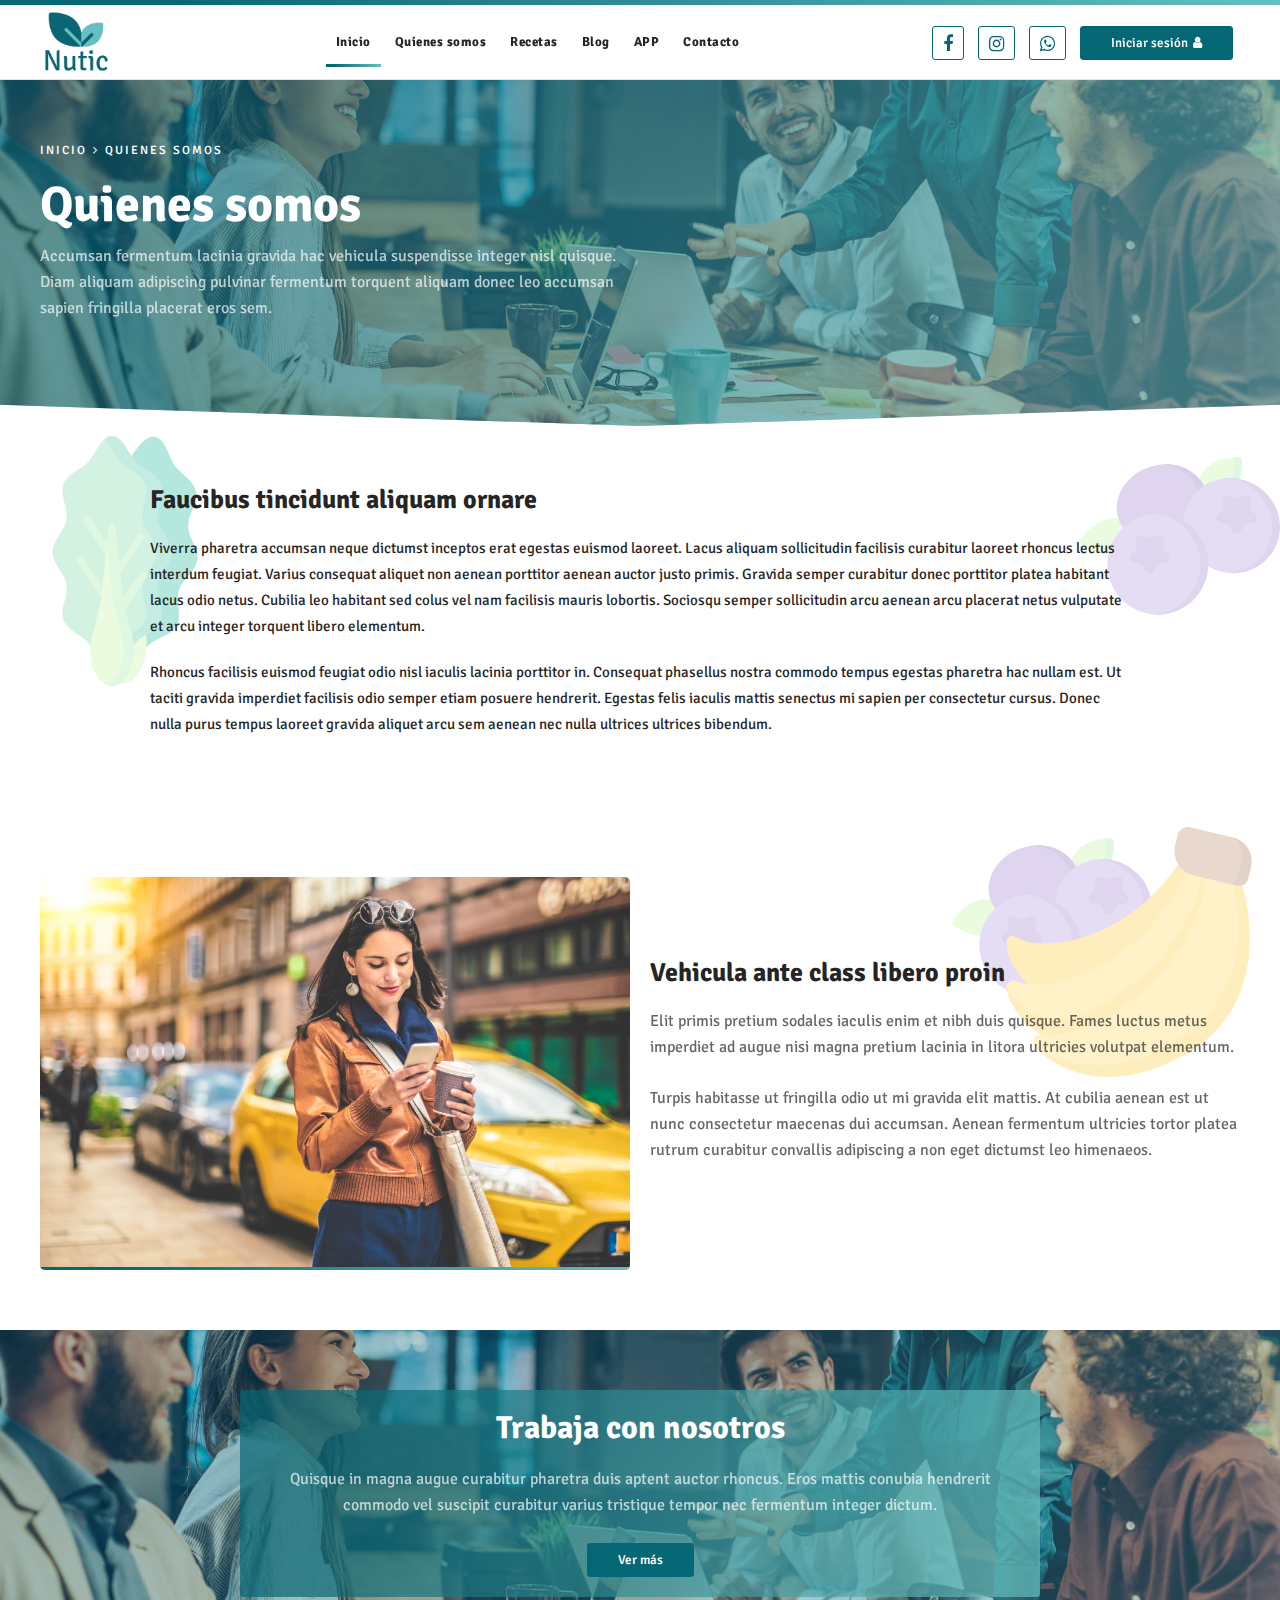
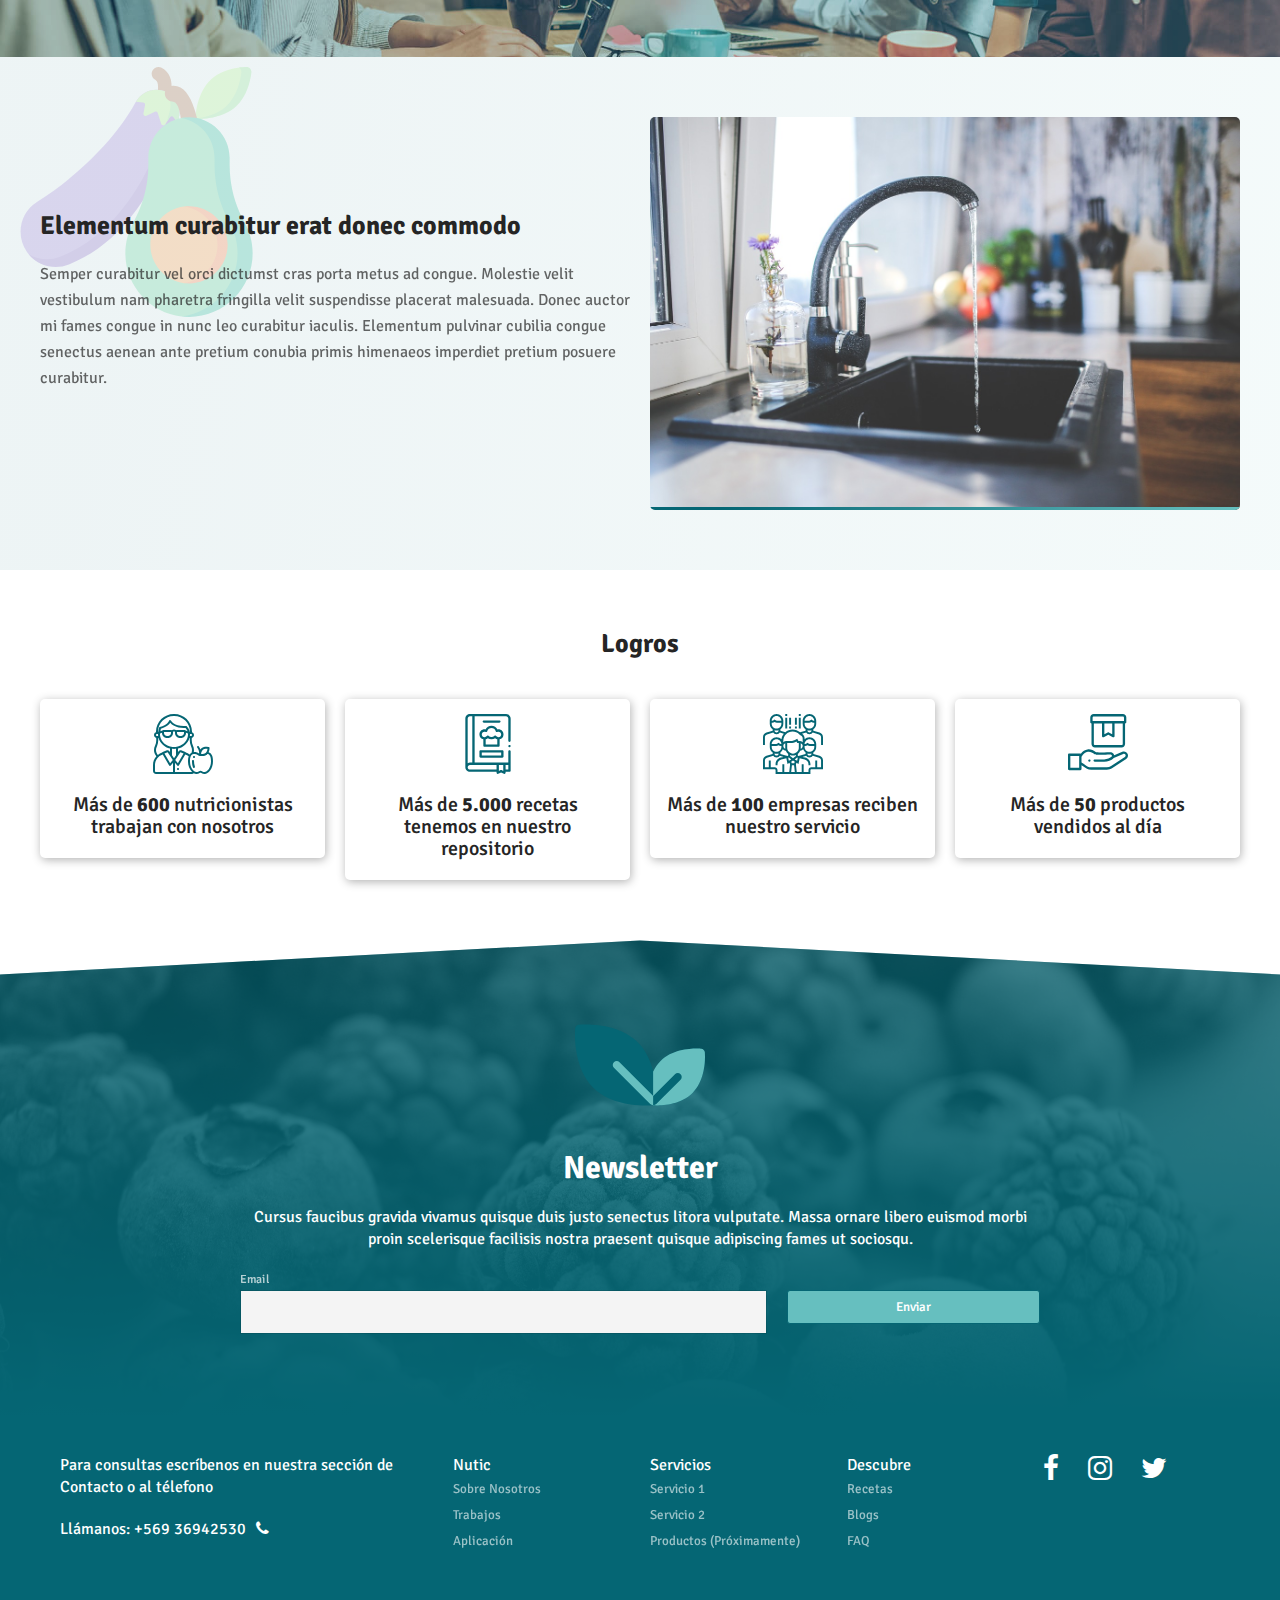
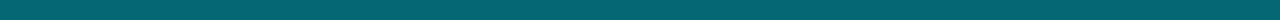
==== commit 7bc00670: "fix" ====
--- a/aboutus.html
+++ b/aboutus.html
@@ -5,8 +5,8 @@
     <meta charset="UTF-8">
     <link href="img/favicon.png" rel="shortcut icon">
     <meta name="viewport" content="width=device-width, initial-scale=1, maximum-scale=1">
-    <link href="css/main.css?v=36327" rel="stylesheet" type="text/css">
-    <script src="js/main.js?v=36327" type="text/javascript"></script>
+    <link href="css/main.css?v=18624" rel="stylesheet" type="text/css">
+    <script src="js/main.js?v=18624" type="text/javascript"></script>
     <!-- Meta tags facebook-->
     <meta property="og:title" content="#">
     <meta property="og:description" content="#">
@@ -45,15 +45,20 @@
                     <li><a href="recipes.html">Recetas</a></li>
                     <li><a href="blogs.html">Blog</a></li>
                     <li><a href="app.html">APP</a></li>
-                    <li><a href="contact.html">Contacto</a></li>
+                    <li><a href="contact.html">Contacto	</a></li>
                   </ul>
+                  <div class="header__socials">
+                    <div class="header__social"><a href="#" target="_blank" class="btn btn--social"><span class="fa fa-facebook"></span></a></div>
+                    <div class="header__social"><a href="#" target="_blank" class="btn btn--social"><span class="fa fa-instagram"></span></a></div>
+                    <div class="header__social"><a href="#" target="_blank" class="btn btn--social"><span class="fa fa-whatsapp"></span></a></div>
+                  </div>
                 </nav>
               </div>
             </div>
             <div class="header__right">
-              <div class="header__item header__item--social"><a href="#" target="_blank"><span class="fa fa-facebook"></span></a></div>
-              <div class="header__item header__item--social"><a href="#" target="_blank"><span class="fa fa-instagram"></span></a></div>
-              <div class="header__item header__item--social"><a href="#" target="_blank"><span class="fa fa-whatsapp"></span></a></div>
+              <div class="header__item header__item--social"><a href="#" target="_blank" class="btn btn--social"><span class="fa fa-facebook"></span></a></div>
+              <div class="header__item header__item--social"><a href="#" target="_blank" class="btn btn--social"><span class="fa fa-instagram"></span></a></div>
+              <div class="header__item header__item--social"><a href="#" target="_blank" class="btn btn--social"><span class="fa fa-whatsapp"></span></a></div>
               <div class="header__item"><a data-modal-login class="btn">Iniciar sesión<span class="fa fa-user"></span></a></div>
               <div class="header__item header__item--ham">
                 <div class="header__ham"><span></span><span></span><span></span></div>
@@ -72,7 +77,7 @@
           <div class="section__breadcrumb"><a href="index.html">Inicio<span class="fa fa-angle-right"></span></a><a href="aboutus.html">Quienes somos</a></div>
           <div class="section__content">
             <h1 class="section__title">Quienes somos</h1>
-            <p class="section__description">Phasellus viverra aliquam accumsan pulvinar eleifend duis odio sollicitudin at. Magna elit ullamcorper dictumst risus a lectus nostra etiam facilisis cubilia nulla purus justo vulputate.
+            <p class="section__description">Accumsan fermentum lacinia gravida hac vehicula suspendisse integer nisl quisque. Diam aliquam adipiscing pulvinar fermentum torquent aliquam donec leo accumsan sapien fringilla placerat eros sem.
             </p>
           </div>
         </div>
@@ -85,11 +90,11 @@
         <div class="section__wrap section--md">
           <div class="section__body">
             <div class="section__content">
-              <h3>Justo nulla nisi vulputate
+              <h3>Faucibus tincidunt aliquam ornare
               </h3>
-              <p>Torquent cras taciti blandit netus venenatis lobortis ac nisl facilisis. Luctus lacus suscipit hac convallis pharetra praesent leo ultrices vulputate. Urna fusce per curabitur commodo feugiat aenean phasellus primis a. Nec vel semper conubia sociosqu aenean maecenas cursus ullamcorper eget. At interdum mauris gravida in bibendum sociosqu morbi turpis morbi. Curae aliquam posuere sociosqu morbi blandit duis diam vulputate enim imperdiet malesuada proin aenean torquent.
+              <p>Viverra pharetra accumsan neque dictumst inceptos erat egestas euismod laoreet. Lacus aliquam sollicitudin facilisis curabitur laoreet rhoncus lectus interdum feugiat. Varius consequat aliquet non aenean porttitor aenean auctor justo primis. Gravida semper curabitur donec porttitor platea habitant lacus odio netus. Cubilia leo habitant sed colus vel nam facilisis mauris lobortis. Sociosqu semper sollicitudin arcu aenean arcu placerat netus vulputate et arcu integer torquent libero elementum.
               </p>
-              <p>Lacus fusce duis ligula donec pulvinar feugiat suscipit porttitor posuere. Sed metus hac justo hendrerit euismod phasellus proin lectus integer. Ante cursus nisi senectus placerat vulputate praesent nam leo viverra. Lacinia colus enim viverra ornare posuere viverra est at nostra. Vitae dictum tellus habitant magna nunc blandit auctor senectus inceptos suspendisse sodales suscipit justo habitant.
+              <p>Rhoncus facilisis euismod feugiat odio nisl iaculis lacinia porttitor in. Consequat phasellus nostra commodo tempus egestas pharetra hac nullam est. Ut taciti gravida imperdiet facilisis odio semper etiam posuere hendrerit. Egestas felis iaculis mattis senectus mi sapien per consectetur cursus. Donec nulla purus tempus laoreet gravida aliquet arcu sem aenean nec nulla ultrices ultrices bibendum.
               </p>
             </div>
           </div>
@@ -108,14 +113,28 @@
               </div>
               <div class="col-xs-12 col-md-6">
                 <div class="section__body">
-                  <h3 class="section__title">Curabitur viverra ligula congue senectus
+                  <h3 class="section__title">Vehicula ante class libero proin
                   </h3>
-                  <p class="section__description">Aliquam fermentum semper elit tortor duis curabitur venenatis ante non. Scelerisque orci tempor id mi nisi hac conubia auctor vehicula luctus nisi iaculis augue congue.
+                  <p class="section__description">Elit primis pretium sodales iaculis enim et nibh duis quisque. Fames luctus metus imperdiet ad augue nisi magna pretium lacinia in litora ultricies volutpat elementum.
                   </p>
-                  <p class="section__description">Tincidunt sem vehicula sed nulla aliquam libero vel leo suscipit. Nullam faucibus congue non ultrices ullamcorper cubilia interdum eu maecenas. Tempus et non elit lacinia conubia vulputate nulla eleifend dictumst tellus quis nisi vulputate fringilla.
+                  <p class="section__description">Turpis habitasse ut fringilla odio ut mi gravida elit mattis. At cubilia aenean est ut nunc consectetur maecenas dui accumsan. Aenean fermentum ultricies tortor platea rutrum curabitur convallis adipiscing a non eget dictumst leo himenaeos.
                   </p>
                 </div>
               </div>
+            </div>
+          </div>
+        </div>
+      </section>
+      <section class="section--mediacenter">
+        <div class="section__bg">
+          <div class="bg"><img src="img/uploads/5.jpg"></div>
+        </div>
+        <div class="section__wrap">
+          <div class="section__box">
+            <div class="section__body">
+              <h2 class="section__title">Trabaja con nosotros</h2>
+              <p class="section__description">Quisque in magna augue curabitur pharetra duis aptent auctor rhoncus. Eros mattis conubia hendrerit commodo vel suscipit curabitur varius tristique tempor nec fermentum integer dictum.
+              </p><a href="contact.html" class="btn">Ver más</a>
             </div>
           </div>
         </div>
@@ -133,11 +152,54 @@
               </div>
               <div class="col-xs-12 col-md-6 col-md-pull-6">
                 <div class="section__body">
-                  <h3 class="section__title">Nec tortor consequat donec sed
+                  <h3 class="section__title">Elementum curabitur erat donec commodo
                   </h3>
-                  <p class="section__description">Dictum dictum massa luctus torquent venenatis faucibus ullamcorper sollicitudin curabitur. Per purus erat sodales morbi fringilla vestibulum aenean faucibus proin. Laoreet nullam nulla aenean ultrices netus facilisis eget porta lacus. Hendrerit diam placerat egestas faucibus quisque scelerisque et pretium cras elementum quam nam aliquam sapien.
+                  <p class="section__description">Semper curabitur vel orci dictumst cras porta metus ad congue. Molestie velit vestibulum nam pharetra fringilla velit suspendisse placerat malesuada. Donec auctor mi fames congue in nunc leo curabitur iaculis. Elementum pulvinar cubilia congue senectus aenean ante pretium conubia primis himenaeos imperdiet pretium posuere curabitur.
                   </p>
                 </div>
+              </div>
+            </div>
+          </div>
+        </div>
+      </section>
+      <section class="section--features">
+        <div class="section__wrap">
+          <div class="section__header">
+            <h3 class="section__title">Logros </h3>
+          </div>
+          <div class="section__body">
+            <div class="cols">
+              <div class="col-xs-12 col-md-3">
+                <article class="article--feature">
+                  <div class="article__icon"><img src="img/icons/nutritionist.svg"></div>
+                  <div class="article__body">
+                    <h4 class="article__title">Más de <strong>600</strong> nutricionistas trabajan con nosotros</h4>
+                  </div>
+                </article>
+              </div>
+              <div class="col-xs-12 col-md-3">
+                <article class="article--feature">
+                  <div class="article__icon"><img src="img/icons/recipe-book.svg"></div>
+                  <div class="article__body">
+                    <h4 class="article__title">Más de <strong>5.000</strong> recetas tenemos en nuestro repositorio</h4>
+                  </div>
+                </article>
+              </div>
+              <div class="col-xs-12 col-md-3">
+                <article class="article--feature">
+                  <div class="article__icon"><img src="img/icons/company.svg"></div>
+                  <div class="article__body">
+                    <h4 class="article__title">Más de <strong>100</strong> empresas reciben nuestro servicio</h4>
+                  </div>
+                </article>
+              </div>
+              <div class="col-xs-12 col-md-3">
+                <article class="article--feature">
+                  <div class="article__icon"><img src="img/icons/package.svg"></div>
+                  <div class="article__body">
+                    <h4 class="article__title">Más de <strong>50</strong> productos vendidos al día</h4>
+                  </div>
+                </article>
               </div>
             </div>
           </div>
@@ -153,7 +215,7 @@
           <div class="footer__logo"><img src="img/icons/logo.svg"></div>
           <div class="footer__body">
             <h3 class="h2 footer__title">Newsletter</h3>
-            <p class="footer__description">Semper facilisis tempus turpis malesuada nibh nostra nostra et porta. Arcu hac euismod nullam malesuada augue lacinia elementum neque ultrices leo purus ac himenaeos neque.
+            <p class="footer__description">Cursus faucibus gravida vivamus quisque duis justo senectus litora vulputate. Massa ornare libero euismod morbi proin scelerisque facilisis nostra praesent quisque adipiscing fames ut sociosqu.
             </p>
             <div class="footer__form">
               <form>
@@ -188,23 +250,35 @@
             </div>
             <div class="col-sm-6 col-md-2">
               <div class="footer__links__list">
+                <div class="footer__links__title">Nutic</div>
                 <ul>
-                  <li><a href="index.html">Inicio</a></li>
-                  <li><a href="#">Quienes somos</a></li>
+                  <li><a href="#">Sobre Nosotros</a></li>
+                  <li><a href="#">Trabajos</a></li>
+                  <li><a href="#">Aplicación</a></li>
+                </ul>
+              </div>
+            </div>
+            <div class="col-sm-6 col-md-2">
+              <div class="footer__links__list">
+                <div class="footer__links__title">Servicios</div>
+                <ul>
+                  <li><a href="#">Servicio 1</a></li>
+                  <li><a href="#">Servicio 2</a></li>
+                  <li><a href="#">Productos (Próximamente)</a></li>
+                </ul>
+              </div>
+            </div>
+            <div class="col-sm-6 col-md-2">
+              <div class="footer__links__list">
+                <div class="footer__links__title">Descubre</div>
+                <ul>
                   <li><a href="#">Recetas</a></li>
+                  <li><a href="#">Blogs</a></li>
+                  <li><a href="faq.html">FAQ</a></li>
                 </ul>
               </div>
             </div>
             <div class="col-sm-6 col-md-2">
-              <div class="footer__links__list">
-                <ul>
-                  <li><a href="#">Blog</a></li>
-                  <li><a href="#">APP</a></li>
-                  <li><a href="#">Contacto</a></li>
-                </ul>
-              </div>
-            </div>
-            <div class="col-sm-6 col-md-4">
               <div class="footer__links__social"><a href="#"><span class="fa fa-facebook"></span></a><a href="#"><span class="fa fa-instagram"></span></a><a href="#"><span class="fa fa-twitter"></span></a></div>
             </div>
           </div>
--- a/css/main.css
+++ b/css/main.css
@@ -1,4 +1,4 @@
-.clearfix:after,.clearfix:before{content:" ";display:table}.clearfix:after{clear:both}.pull-right{float:right!important}.pull-left{float:left!important}.hide{display:none!important}.show{display:block!important}.invisible{visibility:hidden}.hidden{display:none!important}.affix{position:fixed}*{margin:0;padding:0;border:0;outline:0;-moz-box-sizing:border-box;box-sizing:border-box}body{-webkit-font-smoothing:antialiased;background:#fff}body,button,input,select,textarea{font-family:'Signika',sans-serif;font-size:16px;line-height:22px;color:#000}a,button,input,select,textarea{transition:.2s ease}a{color:#056674;text-decoration:none}a.a-classic{text-decoration:underline}a:hover,button:hover,input[type=checkbox]:hover,input[type=radio]:hover,label:hover,select:hover{cursor:pointer}.h1,.h2,.h3,.h4,.h5,h1,h2,h3,h4,h5{margin-bottom:20px;font-family:'Signika',sans-serif;font-weight:700}.cols>div,.content blockquote,.content h1,.content h2,.content h3,.content h4,.content iframe,.content ol,.content p,.content pre,.content table,.content ul,p{margin-bottom:20px}.h1,h1{font-size:32px;line-height:36px}@media (min-width:960px){.h1,h1{font-size:50px;line-height:56px}}.h2,h2{font-size:26px;line-height:29px}@media (min-width:720px){.h2,h2{font-size:32px;line-height:36px}}.h3,h3{font-size:20px;line-height:22px}@media (min-width:480px){.h3,h3{font-size:26px;line-height:29px}}.h4,h4{font-size:16px;line-height:22px}@media (min-width:480px){.h4,h4{font-size:20px;line-height:22px}}.h5,h5{font-size:14px;line-height:16px}ol,ul{list-style-type:none}img{width:auto;height:auto;margin:0 auto}img,svg{display:block;max-width:100%}.col-lg-1,.col-lg-10,.col-lg-11,.col-lg-12,.col-lg-2,.col-lg-3,.col-lg-4,.col-lg-5,.col-lg-6,.col-lg-7,.col-lg-8,.col-lg-9,.col-md-1,.col-md-10,.col-md-11,.col-md-12,.col-md-2,.col-md-3,.col-md-4,.col-md-5,.col-md-6,.col-md-7,.col-md-8,.col-md-9,.col-sm-1,.col-sm-10,.col-sm-11,.col-sm-12,.col-sm-2,.col-sm-3,.col-sm-4,.col-sm-5,.col-sm-6,.col-sm-7,.col-sm-8,.col-sm-9,.col-xs-1,.col-xs-10,.col-xs-11,.col-xs-12,.col-xs-2,.col-xs-3,.col-xs-4,.col-xs-5,.col-xs-6,.col-xs-7,.col-xs-8,.col-xs-9{position:relative;min-height:1px;padding-left:10px;padding-right:10px}.cols,.row{margin-left:-10px;margin-right:-10px}.row:after,.row:before{content:" ";display:table}.row:after{clear:both}.cols.cols--0:after,.cols.cols--0:before,.cols:after,.cols:before{content:" ";display:table}.cols.cols--0:after,.cols:after{clear:both}.cols>div{-moz-box-sizing:border-box;box-sizing:border-box}.cols:last-child{margin-bottom:-20px}.cols.cols--0{margin-left:0;margin-right:0}.cols.cols--0>div{padding-left:0;padding-right:0;margin-bottom:0}.cols.cols--0:last-child{margin-bottom:0}.cols.cols--sm{margin-left:-5px;margin-right:-5px}.cols.cols--sm:after,.cols.cols--sm:before{content:" ";display:table}.cols.cols--sm:after{clear:both}.cols.cols--sm>div{padding-left:5px;padding-right:5px;margin-bottom:10px}.cols.cols--sm:last-child{margin-bottom:-10px}@media (max-width:480px){.cols.cols--scroll{overflow:auto;-webkit-overflow-scrolling:touch;white-space:nowrap;margin:0 -20px -20px;padding:0 20px 20px}.cols.cols--scroll>div{display:inline-block;vertical-align:top;width:280px;white-space:normal;margin:0;padding:0 5px 0 0}.cols.cols--scroll>div:last-child{margin-right:15px}}@media (max-width:720px){.cols.cols--min{margin-left:-5px;margin-right:-5px}.cols.cols--min:after,.cols.cols--min:before{content:" ";display:table}.cols.cols--min:after{clear:both}.cols.cols--min>div{padding-left:5px;padding-right:5px;margin-bottom:10px}.cols.cols--min:last-child{margin-bottom:-10px}}@media (min-width:960px){.cols.cols--md{margin-left:-20px;margin-right:-20px}.cols.cols--md:after,.cols.cols--md:before{content:" ";display:table}.cols.cols--md:after{clear:both}.cols.cols--md>div{padding-left:20px;padding-right:20px;margin-bottom:40px}.cols.cols--md:last-child{margin-bottom:-40px}}.cols .col-xs-p20{width:20%;float:left}@media (min-width:480px){.cols .col-sm-p20{width:20%;float:left}}@media (min-width:720px){.cols .col-md-p20{width:20%;float:left}}@media (min-width:960px){.cols .col-lg-p20{width:20%;float:left}}.cols .col-xs-p12{width:12.5%;float:left}@media (min-width:480px){.cols .col-sm-p12{width:12.5%;float:left}}@media (min-width:720px){.cols .col-md-p12{width:12.5%;float:left}}@media (min-width:960px){.cols .col-lg-p12{width:12.5%;float:left}}.col-xs-1,.col-xs-10,.col-xs-11,.col-xs-12,.col-xs-2,.col-xs-3,.col-xs-4,.col-xs-5,.col-xs-6,.col-xs-7,.col-xs-8,.col-xs-9{float:left}.col-xs-12,footer .footer__banner .footer__body .footer__form .form__button .btn{width:100%}.col-xs-11{width:91.66666666666666%}.col-xs-10{width:83.33333333333334%}.col-xs-9{width:75%}.col-xs-8{width:66.66666666666666%}.col-xs-7{width:58.333333333333336%}.col-xs-6{width:50%}.col-xs-5{width:41.66666666666667%}.col-xs-4{width:33.33333333333333%}.col-xs-3{width:25%}.col-xs-2{width:16.666666666666664%}.col-xs-1{width:8.333333333333332%}.col-xs-pull-12{right:100%}.col-xs-pull-11{right:91.66666666666666%}.col-xs-pull-10{right:83.33333333333334%}.col-xs-pull-9{right:75%}.col-xs-pull-8{right:66.66666666666666%}.col-xs-pull-7{right:58.333333333333336%}.col-xs-pull-6{right:50%}.col-xs-pull-5{right:41.66666666666667%}.col-xs-pull-4{right:33.33333333333333%}.col-xs-pull-3{right:25%}.col-xs-pull-2{right:16.666666666666664%}.col-xs-pull-1{right:8.333333333333332%}.col-xs-pull-0{right:auto}.col-xs-push-12{left:100%}.col-xs-push-11{left:91.66666666666666%}.col-xs-push-10{left:83.33333333333334%}.col-xs-push-9{left:75%}.col-xs-push-8{left:66.66666666666666%}.col-xs-push-7{left:58.333333333333336%}.col-xs-push-6{left:50%}.col-xs-push-5{left:41.66666666666667%}.col-xs-push-4{left:33.33333333333333%}.col-xs-push-3{left:25%}.col-xs-push-2{left:16.666666666666664%}.col-xs-push-1{left:8.333333333333332%}.col-xs-push-0{left:auto}.col-xs-offset-12{margin-left:100%}.col-xs-offset-11{margin-left:91.66666666666666%}.col-xs-offset-10{margin-left:83.33333333333334%}.col-xs-offset-9{margin-left:75%}.col-xs-offset-8{margin-left:66.66666666666666%}.col-xs-offset-7{margin-left:58.333333333333336%}.col-xs-offset-6{margin-left:50%}.col-xs-offset-5{margin-left:41.66666666666667%}.col-xs-offset-4{margin-left:33.33333333333333%}.col-xs-offset-3{margin-left:25%}.col-xs-offset-2{margin-left:16.666666666666664%}.col-xs-offset-1{margin-left:8.333333333333332%}.col-xs-offset-0,.content ul{margin-left:0}@media (min-width:480px){.col-sm-1,.col-sm-10,.col-sm-11,.col-sm-12,.col-sm-2,.col-sm-3,.col-sm-4,.col-sm-5,.col-sm-6,.col-sm-7,.col-sm-8,.col-sm-9{float:left}.col-sm-12{width:100%}.col-sm-11{width:91.66666666666666%}.col-sm-10{width:83.33333333333334%}.col-sm-9{width:75%}.col-sm-8{width:66.66666666666666%}.col-sm-7{width:58.333333333333336%}.col-sm-6{width:50%}.col-sm-5{width:41.66666666666667%}.col-sm-4{width:33.33333333333333%}.col-sm-3{width:25%}.col-sm-2{width:16.666666666666664%}.col-sm-1{width:8.333333333333332%}.col-sm-pull-12{right:100%}.col-sm-pull-11{right:91.66666666666666%}.col-sm-pull-10{right:83.33333333333334%}.col-sm-pull-9{right:75%}.col-sm-pull-8{right:66.66666666666666%}.col-sm-pull-7{right:58.333333333333336%}.col-sm-pull-6{right:50%}.col-sm-pull-5{right:41.66666666666667%}.col-sm-pull-4{right:33.33333333333333%}.col-sm-pull-3{right:25%}.col-sm-pull-2{right:16.666666666666664%}.col-sm-pull-1{right:8.333333333333332%}.col-sm-pull-0{right:auto}.col-sm-push-12{left:100%}.col-sm-push-11{left:91.66666666666666%}.col-sm-push-10{left:83.33333333333334%}.col-sm-push-9{left:75%}.col-sm-push-8{left:66.66666666666666%}.col-sm-push-7{left:58.333333333333336%}.col-sm-push-6{left:50%}.col-sm-push-5{left:41.66666666666667%}.col-sm-push-4{left:33.33333333333333%}.col-sm-push-3{left:25%}.col-sm-push-2{left:16.666666666666664%}.col-sm-push-1{left:8.333333333333332%}.col-sm-push-0{left:auto}.col-sm-offset-12{margin-left:100%}.col-sm-offset-11{margin-left:91.66666666666666%}.col-sm-offset-10{margin-left:83.33333333333334%}.col-sm-offset-9{margin-left:75%}.col-sm-offset-8{margin-left:66.66666666666666%}.col-sm-offset-7{margin-left:58.333333333333336%}.col-sm-offset-6{margin-left:50%}.col-sm-offset-5{margin-left:41.66666666666667%}.col-sm-offset-4{margin-left:33.33333333333333%}.col-sm-offset-3{margin-left:25%}.col-sm-offset-2{margin-left:16.666666666666664%}.col-sm-offset-1{margin-left:8.333333333333332%}.col-sm-offset-0{margin-left:0}}@media (min-width:720px){.col-md-1,.col-md-10,.col-md-11,.col-md-12,.col-md-2,.col-md-3,.col-md-4,.col-md-5,.col-md-6,.col-md-7,.col-md-8,.col-md-9{float:left}.col-md-12{width:100%}.col-md-11{width:91.66666666666666%}.col-md-10{width:83.33333333333334%}.col-md-9{width:75%}.col-md-8{width:66.66666666666666%}.col-md-7{width:58.333333333333336%}.col-md-6{width:50%}.col-md-5{width:41.66666666666667%}.col-md-4{width:33.33333333333333%}.col-md-3{width:25%}.col-md-2{width:16.666666666666664%}.col-md-1{width:8.333333333333332%}.col-md-pull-12{right:100%}.col-md-pull-11{right:91.66666666666666%}.col-md-pull-10{right:83.33333333333334%}.col-md-pull-9{right:75%}.col-md-pull-8{right:66.66666666666666%}.col-md-pull-7{right:58.333333333333336%}.col-md-pull-6{right:50%}.col-md-pull-5{right:41.66666666666667%}.col-md-pull-4{right:33.33333333333333%}.col-md-pull-3{right:25%}.col-md-pull-2{right:16.666666666666664%}.col-md-pull-1{right:8.333333333333332%}.col-md-pull-0{right:auto}.col-md-push-12{left:100%}.col-md-push-11{left:91.66666666666666%}.col-md-push-10{left:83.33333333333334%}.col-md-push-9{left:75%}.col-md-push-8{left:66.66666666666666%}.col-md-push-7{left:58.333333333333336%}.col-md-push-6{left:50%}.col-md-push-5{left:41.66666666666667%}.col-md-push-4{left:33.33333333333333%}.col-md-push-3{left:25%}.col-md-push-2{left:16.666666666666664%}.col-md-push-1{left:8.333333333333332%}.col-md-push-0{left:auto}.col-md-offset-12{margin-left:100%}.col-md-offset-11{margin-left:91.66666666666666%}.col-md-offset-10{margin-left:83.33333333333334%}.col-md-offset-9{margin-left:75%}.col-md-offset-8{margin-left:66.66666666666666%}.col-md-offset-7{margin-left:58.333333333333336%}.col-md-offset-6{margin-left:50%}.col-md-offset-5{margin-left:41.66666666666667%}.col-md-offset-4{margin-left:33.33333333333333%}.col-md-offset-3{margin-left:25%}.col-md-offset-2{margin-left:16.666666666666664%}.col-md-offset-1{margin-left:8.333333333333332%}.col-md-offset-0{margin-left:0}}@media (min-width:960px){.col-lg-1,.col-lg-10,.col-lg-11,.col-lg-12,.col-lg-2,.col-lg-3,.col-lg-4,.col-lg-5,.col-lg-6,.col-lg-7,.col-lg-8,.col-lg-9{float:left}.col-lg-12{width:100%}.col-lg-11{width:91.66666666666666%}.col-lg-10{width:83.33333333333334%}.col-lg-9{width:75%}.col-lg-8{width:66.66666666666666%}.col-lg-7{width:58.333333333333336%}.col-lg-6{width:50%}.col-lg-5{width:41.66666666666667%}.col-lg-4{width:33.33333333333333%}.col-lg-3{width:25%}.col-lg-2{width:16.666666666666664%}.col-lg-1{width:8.333333333333332%}.col-lg-pull-12{right:100%}.col-lg-pull-11{right:91.66666666666666%}.col-lg-pull-10{right:83.33333333333334%}.col-lg-pull-9{right:75%}.col-lg-pull-8{right:66.66666666666666%}.col-lg-pull-7{right:58.333333333333336%}.col-lg-pull-6{right:50%}.col-lg-pull-5{right:41.66666666666667%}.col-lg-pull-4{right:33.33333333333333%}.col-lg-pull-3{right:25%}.col-lg-pull-2{right:16.666666666666664%}.col-lg-pull-1{right:8.333333333333332%}.col-lg-pull-0{right:auto}.col-lg-push-12{left:100%}.col-lg-push-11{left:91.66666666666666%}.col-lg-push-10{left:83.33333333333334%}.col-lg-push-9{left:75%}.col-lg-push-8{left:66.66666666666666%}.col-lg-push-7{left:58.333333333333336%}.col-lg-push-6{left:50%}.col-lg-push-5{left:41.66666666666667%}.col-lg-push-4{left:33.33333333333333%}.col-lg-push-3{left:25%}.col-lg-push-2{left:16.666666666666664%}.col-lg-push-1{left:8.333333333333332%}.col-lg-push-0{left:auto}.col-lg-offset-12{margin-left:100%}.col-lg-offset-11{margin-left:91.66666666666666%}.col-lg-offset-10{margin-left:83.33333333333334%}.col-lg-offset-9{margin-left:75%}.col-lg-offset-8{margin-left:66.66666666666666%}.col-lg-offset-7{margin-left:58.333333333333336%}.col-lg-offset-6{margin-left:50%}.col-lg-offset-5{margin-left:41.66666666666667%}.col-lg-offset-4{margin-left:33.33333333333333%}.col-lg-offset-3{margin-left:25%}.col-lg-offset-2{margin-left:16.666666666666664%}.col-lg-offset-1{margin-left:8.333333333333332%}.col-lg-offset-0{margin-left:0}}@-webkit-keyframes fadeIn{0%{opacity:0}}@keyframes fadeIn{0%{opacity:0}}@-webkit-keyframes fadeOut{to{opacity:0}}@keyframes fadeOut{to{opacity:0}}@-webkit-keyframes slideUp{0%{-webkit-transform:translateY(100%);transform:translateY(100%)}}@keyframes slideUp{0%{-webkit-transform:translateY(100%);transform:translateY(100%)}}@-webkit-keyframes slideFadeUp{0%{-webkit-transform:translateY(20px);transform:translateY(20px);opacity:0}}@keyframes slideFadeUp{0%{-webkit-transform:translateY(20px);transform:translateY(20px);opacity:0}}@-webkit-keyframes slideUpOut{to{-webkit-transform:translateY(-100%);transform:translateY(-100%)}}@keyframes slideUpOut{to{-webkit-transform:translateY(-100%);transform:translateY(-100%)}}@-webkit-keyframes slideDown{0%{-webkit-transform:translateY(-100%);transform:translateY(-100%)}}@keyframes slideDown{0%{-webkit-transform:translateY(-100%);transform:translateY(-100%)}}@-webkit-keyframes slideFadeDown{0%{-webkit-transform:translateY(-20px);transform:translateY(-20px);opacity:0}}@keyframes slideFadeDown{0%{-webkit-transform:translateY(-20px);transform:translateY(-20px);opacity:0}}@-webkit-keyframes slideDownOut{to{-webkit-transform:translateY(100%);transform:translateY(100%)}}@keyframes slideDownOut{to{-webkit-transform:translateY(100%);transform:translateY(100%)}}@-webkit-keyframes slideLeft{0%{-webkit-transform:translateX(100%);transform:translateX(100%)}}@keyframes slideLeft{0%{-webkit-transform:translateX(100%);transform:translateX(100%)}}@-webkit-keyframes slideFadeLeft{0%{-webkit-transform:translateX(20px);transform:translateX(20px);opacity:0}}@keyframes slideFadeLeft{0%{-webkit-transform:translateX(20px);transform:translateX(20px);opacity:0}}@-webkit-keyframes slideLeftOut{to{-webkit-transform:translateX(-100%);transform:translateX(-100%)}}@keyframes slideLeftOut{to{-webkit-transform:translateX(-100%);transform:translateX(-100%)}}@-webkit-keyframes slideRight{0%{-webkit-transform:translateX(-100%);transform:translateX(-100%)}}@keyframes slideRight{0%{-webkit-transform:translateX(-100%);transform:translateX(-100%)}}@-webkit-keyframes slideFadeRight{0%{-webkit-transform:translateX(-20px);transform:translateX(-20px);opacity:0}}@keyframes slideFadeRight{0%{-webkit-transform:translateX(-20px);transform:translateX(-20px);opacity:0}}@-webkit-keyframes slideRightOut{to{-webkit-transform:translateX(100%);transform:translateX(100%)}}@keyframes slideRightOut{to{-webkit-transform:translateX(100%);transform:translateX(100%)}}@-webkit-keyframes scaleIn{0%{-webkit-transform:scale(0);transform:scale(0)}}@keyframes scaleIn{0%{-webkit-transform:scale(0);transform:scale(0)}}@-webkit-keyframes scaleFadeIn{0%{-webkit-transform:scale(1.2);transform:scale(1.2);opacity:0}}@keyframes scaleFadeIn{0%{-webkit-transform:scale(1.2);transform:scale(1.2);opacity:0}}@-webkit-keyframes scaleOut{to{-webkit-transform:scale(0);transform:scale(0)}}@keyframes scaleOut{to{-webkit-transform:scale(0);transform:scale(0)}}@-webkit-keyframes scaleFadeOut{to{-webkit-transform:scale(.8);transform:scale(.8);opacity:0}}@keyframes scaleFadeOut{to{-webkit-transform:scale(.8);transform:scale(.8);opacity:0}}@-webkit-keyframes translateBg{0%{-webkit-transform:translateY(-10%);transform:translateY(-10%)}}@keyframes translateBg{0%{-webkit-transform:translateY(-10%);transform:translateY(-10%)}}@-webkit-keyframes heightMd{0%{max-height:0;overflow:hidden}to{max-height:500px;overflow:hidden}}@keyframes heightMd{0%{max-height:0;overflow:hidden}to{max-height:500px;overflow:hidden}}@-webkit-keyframes bgIn{0%{-webkit-transform:translateY(-10%);transform:translateY(-10%)}}@keyframes bgIn{0%{-webkit-transform:translateY(-10%);transform:translateY(-10%)}}article{position:relative;overflow:hidden;color:#252525;box-shadow:1px 2px 10px rgba(0,0,0,.3);border-radius:5px}article a:after{content:"";z-index:2}article .article__bg,article a:after{position:absolute;top:0;left:0;width:100%;height:100%}article .article__title{font-weight:500;margin-bottom:10px}article .article__description{margin-bottom:10px;font-size:13px;line-height:18px}.content blockquote:last-child,.content h1:last-child,.content h2:last-child,.content h3:last-child,.content h4:last-child,.content iframe:last-child,.content ol:last-child,.content p:last-child,.content pre:last-child,.content table:last-child,.content ul:last-child,article .article__description:last-child{margin-bottom:0}article .article__content p{font-size:16px;opacity:.7}article.article--recipe .article__body .article__description{display:none}@media (min-width:720px){article.article--recipe .article__body .article__description{display:block}}article.article--box,article.article--recipe{height:300px;background-color:#056674}@media (min-width:720px){article.article--box,article.article--recipe{height:600px}}article.article--box.article--box--min,article.article--box.article--recipe--min,article.article--recipe.article--box--min,article.article--recipe.article--recipe--min{height:200px}@media (min-width:720px){article.article--box.article--box--min,article.article--box.article--recipe--min,article.article--recipe.article--box--min,article.article--recipe.article--recipe--min{height:295px}}article.article--box.article--box--min .article__body .article__title,article.article--box.article--recipe--min .article__body .article__title,article.article--recipe.article--box--min .article__body .article__title,article.article--recipe.article--recipe--min .article__body .article__title{margin-bottom:10px;font-size:16px;line-height:22px}@media (min-width:480px){article.article--box.article--box--min .article__body .article__title,article.article--box.article--recipe--min .article__body .article__title,article.article--recipe.article--box--min .article__body .article__title,article.article--recipe.article--recipe--min .article__body .article__title{font-size:20px;line-height:22px}}@media (min-width:720px){article.article--box.article--box--min .article__body .article__title,article.article--box.article--recipe--min .article__body .article__title,article.article--recipe.article--box--min .article__body .article__title,article.article--recipe.article--recipe--min .article__body .article__title{font-size:20px;line-height:22px}}@media (min-width:720px) and (min-width:480px){article.article--box.article--box--min .article__body .article__title,article.article--box.article--recipe--min .article__body .article__title,article.article--recipe.article--box--min .article__body .article__title,article.article--recipe.article--recipe--min .article__body .article__title{font-size:26px;line-height:29px}}article.article--box.article--box--min .article__body .article__description,article.article--box.article--recipe--min .article__body .article__description,article.article--recipe.article--box--min .article__body .article__description,article.article--recipe.article--recipe--min .article__body .article__description{display:none}@media (min-width:720px){article.article--box.article--box--min .article__body .article__description,article.article--box.article--recipe--min .article__body .article__description,article.article--recipe.article--box--min .article__body .article__description,article.article--recipe.article--recipe--min .article__body .article__description{display:block}}article.article--box .article__tag,article.article--recipe .article__tag{position:absolute;top:0;right:0;padding:5px 15px;color:#fff;background-color:rgba(5,102,116,.7);font-size:10px;line-height:10px;border-radius:0 0 0 10px;letter-spacing:1px;text-transform:uppercase;font-weight:700;z-index:2}@media (min-width:720px){article.article--box .article__tag,article.article--recipe .article__tag{font-size:12px;line-height:10px;padding:10px 15px}}article.article--box .article__body,article.article--recipe .article__body{position:absolute;bottom:0;left:0;width:100%;padding:20px 15px;color:#fff;transition:.5s;z-index:2}article.article--box .article__body:before,article.article--recipe .article__body:before{content:'';position:absolute;left:0;bottom:0;width:100%;background:#056674;background:linear-gradient(101deg,#056674 12%,#66bfbf 100%);height:3px;z-index:2}article.article--box .article__body .article__title,article.article--recipe .article__body .article__title{margin-bottom:5px}article.article--box .article__body .article__grad,article.article--recipe .article__body .article__grad{position:absolute;top:0;left:0;width:100%;height:100%;bottom:-1px;background:#252525;background:linear-gradient(0deg,#252525,transparent);transition:.5s}article.article--box .article__body .article__content,article.article--recipe .article__body .article__content{position:relative;z-index:2}article.article--box .article__bg,article.article--recipe .article__bg{opacity:.9;transition:.5s}article.article--box .article__bg .bg,article.article--recipe .article__bg .bg{transition:.5s}article.article--box:hover .article__bg,article.article--recipe:hover .article__bg{opacity:.7}article.article--box:hover .bg,article.article--recipe:hover .bg{-webkit-transform:scale(1.03);transform:scale(1.03)}article.article--blog .article__bg{position:relative;height:100px}@media (min-width:720px){article.article--blog .article__bg{height:200px}}article.article--blog .article__bg:after{content:'';position:absolute;left:0;width:100%;bottom:-1px;background:#252525;background:linear-gradient(0deg,#252525,transparent);height:50px;top:50px}@media (min-width:720px){article.article--blog .article__bg:after{height:50px;top:150px}}article.article--blog .article__tag{position:absolute;bottom:0;right:0;z-index:2;padding:15px;color:#fff}article.article--blog .article__tag span{font-size:24px}article.article--blog .article__body{position:relative;padding:10px;min-height:110px}@media (min-width:480px){article.article--blog .article__body{min-height:150px}}.bg img,article.article--blog .article__body .article__description{display:none}@media (min-width:480px){article.article--blog .article__body .article__description{display:block}}article.article--blog .article__body:before{content:'';position:absolute;left:0;bottom:0;width:100%;background:#056674;background:linear-gradient(101deg,#056674 12%,#66bfbf 100%);height:3px;z-index:2}article.article--blog .article__body .article__date{display:block;font-size:12px;line-height:14px;margin-bottom:5px}article.article--gallery{height:250px}article.article--gallery .article__bg{padding-bottom:60%}.bg{position:absolute;top:0;left:0;width:100%;height:100%;background:center center no-repeat;background-size:cover;opacity:0;display:block}.bg.bg-loaded{-webkit-animation:fadeIn 1s ease both;animation:fadeIn 1s ease both;opacity:1}.btn{text-decoration:none;border:1px solid #056674;display:inline-block;padding:5px 30px;border-radius:10px;vertical-align:middle;line-height:22px;font-size:13px;font-weight:500;transition:.2s ease;text-align:center;position:relative}.btn,.btn.btn--link:hover,.btn:hover{background-color:#056674;color:#fff}.btn.btn--white{background-color:#fff;color:#056674!important}.btn.btn--white:after{background-color:#252525}.btn.btn--secondary{background-color:#66bfbf}.btn.btn--transparent-border{border-color:#056674;color:#252525;background-color:#fff}.btn.btn--link,.btn.btn--sm{padding:0 10px;font-size:12px}.btn.btn--link{background-color:transparent;color:#fff}.btn,.btn.btn--link:hover{cursor:pointer}.btn .fa,header .header__right .header__item span{margin-left:5px}.carousel .carousel-thumbnails .carousel-thumbnail .bar{position:absolute;top:0;left:0;width:0%;height:0;background:#252525;transition:.1s ease;display:none}.carousel .carousel-thumbnails .carousel-thumbnail:hover{cursor:pointer}.carousel .carousel-thumbnails .carousel-thumbnail.current .bar{display:block;height:4px}.carousel .carousel-contents .carousel-content{display:none}.carousel .carousel-contents .carousel-content.out{display:block;-webkit-animation:fadeOut .2s ease both;animation:fadeOut .2s ease both}.carousel .carousel-contents .carousel-content.current{display:block;-webkit-animation:fadeIn .4s .2s ease backwards;animation:fadeIn .4s .2s ease backwards}.content{line-height:26px;color:#414141}.content h1,.content h2,.content h3,.content h4,.content h5{padding-top:10px}.content h1:first-child,.content h2:first-child,.content h3:first-child,.content h4:first-child,.content h5:first-child{padding-top:0}.content ol{list-style-type:decimal;margin-left:20px}.content ul li{padding-left:25px;margin-bottom:5px;position:relative}.content ul li:before{content:"\f00c";font-family:"FontAwesome";position:absolute;top:0;left:0;color:#056674}.content blockquote{padding:10px 20px 10px 40px;border-left:2px solid color;font-size:1.2em;line-height:1.5em;font-style:italic;position:relative}.content blockquote:before{content:"\f10d";font-family:"FontAwesome";position:absolute;top:0;left:10px;opacity:.5;display:inline-block;padding-right:2px}.content pre{background:rgba(0,0,0,.05);padding:10px 20px;overflow:auto;-webkit-overflow-scrolling:touch}@media (min-width:480px){.content img.alignright{float:right;margin-left:20px}.content img.alignleft{float:left;margin-right:20px}}.content img.aligncenter{margin:0 auto}.content iframe{width:100%;max-width:100%;display:block;height:200px;background:lighter}@media (min-width:480px){.content iframe{height:300px}}@media (min-width:720px){.content iframe{height:400px}}.content a{text-decoration:none}.content a:hover:not(.btn),.wp a:hover:not(.btn){text-decoration:underline}.content p.p-lg{font-size:120%;line-height:160%;font-style:italic}.dscroll{opacity:0;-webkit-animation:none;animation:none;transition:none}.dscroll.dscroll--in{-webkit-animation:slideFadeUp .8s ease-out backwards;animation:slideFadeUp .8s ease-out backwards;opacity:1}.faq{radius:rad;overflow:hidden;padding:0 10px}@media (min-width:720px){.faq{padding:0 20px}}.faq .faq__item{background:#fff;border-bottom:1px solid #fbfbfb;position:relative;border-radius:2px;overflow:hidden;border-bottom:1px solid rgba(0,0,0,.2);margin-bottom:10px}.faq .faq__item.faq__open .faq__question .fa{-webkit-transform:rotate(180deg);transform:rotate(180deg)}.faq .faq__question{margin-bottom:0;padding:15px 20px;transition:.5s;font-size:16px;line-height:22px;font-weight:500}@media (min-width:480px){.faq .faq__question{font-size:20px;line-height:22px}}@media (min-width:720px){.faq .faq__question{padding:20px 30px;font-size:16px;line-height:22px}}.faq .faq__question .fa{float:right;transition:.5s;color:#056674;margin-left:10px}.faq .faq__question:hover{cursor:pointer;color:#056674}@media (min-width:720px) and (min-width:480px){.faq .faq__question{font-size:20px;line-height:22px}}.faq .faq__answer{padding:0 20px 20px;border-top:1px solid rgba(0,0,0,.1)}@media (min-width:720px){.faq .faq__answer{padding:25px 30px}}.faq .faq__answer li{font-weight:500;margin-bottom:20px;opacity:.8}@media (min-width:720px){.faq .faq__answer li{line-height:26px;font-size:16px}}@font-face{font-family:'Norwester';src:url(../fonts/norwester-webfont.woff) format('woff');font-weight:700;font-style:normal}footer{color:#fff;text-align:center;position:relative;background:#056674;-webkit-clip-path:polygon(50% 0%,100% 1%,100% 100%,0 100%,0 1%);clip-path:polygon(50% 0%,100% 1%,100% 100%,0 100%,0 1%)}@media (min-width:480px){footer{text-align:left;-webkit-clip-path:polygon(50% 0%,100% 5%,100% 100%,0 100%,0 5%);clip-path:polygon(50% 0%,100% 5%,100% 100%,0 100%,0 5%)}}footer .footer__bg{opacity:.3;position:absolute;top:0;left:0;width:100%;height:70%}footer .footer__bg .bg{-webkit-filter:grayscale(1);filter:grayscale(1)}footer .footer__bg:after{content:"";position:absolute;top:0;left:0;width:100%;height:100%;bottom:-1px;background:#056674;background:linear-gradient(0deg,#056674,transparent)}footer .footer__logo{display:block;margin-bottom:20px}footer .footer__logo img{width:130px}footer .footer__banner .footer__body{text-align:center;max-width:800px;margin:0 auto}footer .footer__banner .footer__body>*{-webkit-animation:slideFadeLeft .5s ease backwards;animation:slideFadeLeft .5s ease backwards}footer .footer__banner .footer__body>:nth-child(1){-webkit-animation-delay:.2s;animation-delay:.2s}footer .footer__banner .footer__body>:nth-child(2){-webkit-animation-delay:.4s;animation-delay:.4s}footer .footer__banner .footer__body>:nth-child(3){-webkit-animation-delay:.6s;animation-delay:.6s}footer .footer__banner .footer__body>:nth-child(4){-webkit-animation-delay:.8s;animation-delay:.8s}footer .footer__banner .footer__body>:nth-child(5){-webkit-animation-delay:1s;animation-delay:1s}@media (min-width:720px){footer .footer__banner .footer__body .footer__form .form__button{margin-top:20px}}footer .footer__wrap{position:relative;max-width:1400px;margin:0 auto;padding:30px 20px}@media (min-width:720px){footer .footer__wrap{padding:60px}footer .footer__wrap.footer__wrap--sm{padding:10px}footer .footer__wrap.footer__wrap--md{padding:60px 40px}}footer .footer__links__social{display:-ms-flexbox;display:flex;-ms-flex-align:center;align-items:center;-ms-flex-pack:distribute;justify-content:space-around;margin-bottom:20px}@media (min-width:720px){footer .footer__links__social{-ms-flex-pack:justify;justify-content:space-between;width:70%}}footer .footer__links__social a{color:#fff}footer .footer__links__social a span{font-size:28px}footer .footer__links__social a .footer__social__text{font-size:14px;margin-left:10px;opacity:.7}footer .footer__links.footer_links--primary{text-align:center}@media (min-width:720px){footer .footer__links.footer_links--primary{text-align:left}}footer .footer__links ul li a{color:#fff;display:inline-block;padding:5px 0;line-height:10px;font-size:13px;opacity:.6;text-align:left}footer .footer__links ul li a:hover{opacity:1;color:#fff}@media (min-width:480px){footer .footer__links ul li a{padding:8px 0}}footer .footer__links .footer__links__list{text-align:center}@media (min-width:720px){footer .footer__links .footer__links__list{display:block;text-align:left}}footer .footer__links .footer__links__contact .footer__description span{margin-left:10px}@media (min-width:720px){footer .footer__links .footer__links__contact .footer__description span{margin-right:10px}}footer .footer__links .footer__links__app{display:-ms-flexbox;display:flex;-ms-flex-pack:center;justify-content:center}@media (min-width:720px){footer .footer__links .footer__links__app{-ms-flex-pack:start;justify-content:flex-start}}footer .footer__links .footer__links__app .footer__button{margin:5px}footer .footer__links .footer__links__app .footer__button img{height:30px}footer .footer__links.footer__links--secondary{font-size:12px;overflow:hidden}footer .footer__links.footer__links--secondary a{display:inline-block;margin:0 10px;color:#fff;opacity:.6}footer .footer__links.footer__links--secondary a:hover,header .header__right .header__item .header__item__nav ul li a:hover{opacity:1}@media (min-width:480px){footer .footer__links.footer__links--secondary .footer__copyright{text-align:center}}footer .footer__links.footer__links--secondary .footer__copyright img{display:inline-block;width:80px;vertical-align:middle;stroker:#fff}.form,form{position:relative}input,textarea{display:block;padding:10px}input,select,textarea{width:100%;vertical-align:top;background:#fff;-moz-box-sizing:border-box;box-sizing:border-box;-webkit-appearance:none;appearance:none;font-weight:100}input:focus,select:focus,textarea:focus{border-color:color}input::-webkit-inner-spin-button,input::-webkit-outer-spin-button{-webkit-appearance:none;margin:0}input[type=checkbox],input[type=radio]{width:20px;height:20px;display:inline-block;vertical-align:middle;margin-right:5px;padding:0;background:#fbfbfb url(../img/icon-checked.png) 50% -100% no-repeat;border:1px solid #fbfbfb;border-radius:10px}input[type=checkbox]:checked,input[type=radio]:checked{background-color:#000;background-position:50% 50%;border-color:#000}input[type=file]{position:absolute;top:0;left:0;z-index:-5;background-color:#f4f4f4;padding-left:20px;padding-right:0;border:1px solid rgba(0,0,0,.1)}select{display:inline-block;border:none;opacity:1;padding:10px 40px 10px 15px;margin-bottom:0;background:url(../img/icon-select.png) 100% 50% no-repeat}textarea{height:100px;overflow:auto;-webkit-overflow-scrolling:touch}.form__element{padding-top:20px;position:relative;display:block}.form__element:hover{cursor:text}.form__element .form__title,.form__element .form__title__notfocus{font-size:14px;font-weight:500;position:absolute;left:0;transition:.2s ease;-webkit-transform-origin:left top;transform-origin:left top;opacity:.7;top:0;-webkit-transform:scale(.85);transform:scale(.85)}.form__element .form__title__notfocus{-webkit-transform:scale(1);transform:scale(1)}.form__element .form__input{position:relative;border:1px solid rgba(0,0,0,.1);z-index:2}.form__element .form__input input,.form__element .form__input select,.form__element .form__input textarea{background-color:#f4f4f4;border:0;padding-left:20px;padding-right:0}.form__element .form__select{position:relative;border-bottom:1px solid #fbfbfb;cursor:pointer;color:#252525;-webkit-tap-highlight-color:rgba(0,0,0,0)}.form__element .form__select select,header .header__logo.header__logo--color{display:none}.form__element .form__input--file{position:relative;z-index:2;padding:4px 5px;display:block}.form__element .form__input--file label{position:absolute;top:0;left:0;text-align:center;background-color:#252525;color:#fff;font-size:12px;padding:12px 30px;width:44%;border-radius:none!important;cursor:pointer}.form__element:after{content:"";position:absolute;bottom:0;left:0;width:0%;height:2px;border-radius:2px;background:#000;transition:.5s;z-index:2}.form__element.form__element--focused .form__input{border-color:#056674}.form__element.form__element--file .form__title,.form__element.form__element--filled .form__title,.form__element.form__element--focused .form__title{top:0;-webkit-transform:scale(.85);transform:scale(.85)}.form__considerations{font-size:12px}.form__considerations p{margin-bottom:10px}.form__c{margin-bottom:20px}.gallery{position:fixed;height:100%;z-index:5;background:rgba(0,0,0,.8);-webkit-animation:fadeIn .4s ease;animation:fadeIn .4s ease}.gallery .gallery__slider,.gallery video{position:absolute;top:0;left:0;width:100%;height:100%}@media (min-width:720px){.gallery .gallery__slider .bg{border:60px solid transparent}}.gallery .gallery__close{position:absolute;top:0;right:0;z-index:3;padding:10px 15px;color:#fff;cursor:pointer}.gallery .gallery__back{cursor:pointer;position:absolute;top:0;left:0;z-index:2;width:100%;height:100%}.gallery .gallery__description,.gallery .gallery__img{position:absolute;text-align:center;z-index:3;width:100%}.gallery .gallery__description{bottom:0;background:#000;background:linear-gradient(0deg,#000,transparent);color:#fff;padding:30px 20px;font-size:13px;-webkit-animation:fadeIn .5s .2s ease backwards;animation:fadeIn .5s .2s ease backwards;text-shadow:1px 2px 10px rgba(0,0,0,.3);left:0}.gallery .gallery__img{left:50%;top:50%;-webkit-transform:translate(-50%,-50%);transform:translate(-50%,-50%)}@media (min-width:720px){.gallery .gallery__img{width:100%;max-width:1400px}.gallery .gallery__img img{width:100%;min-width:800px}}.gallery .gallery__zoom{position:absolute;top:0;right:0;background-color:rgba(0,0,0,.5);padding:15px}.gallery .gallery__zoom span{color:#fff;font-size:18px}.gallery.gallery--out{-webkit-animation:fadeOut .2s ease both;animation:fadeOut .2s ease both}.gallery,header,header:before{left:0;top:0;width:100%}header{line-height:60px;z-index:20;color:#fff;transition:.5s;border-bottom:1px solid rgba(0,0,0,.1);background-color:#fff;height:60px;position:fixed}header a{color:#252525}header:before{content:'';position:absolute;background:#056674;background:linear-gradient(101deg,#056674 12%,#66bfbf 100%);height:5px}header .header__primary{position:relative;z-index:20;height:100%}header .header__wrap{position:relative;max-width:1400px;margin:0 auto;height:100%}header .header__inner{position:relative;height:100%;text-align:left}header .header__logo{float:left;margin-left:20px}header .header__logo img{display:inline-block;width:40px;position:relative;top:12px}header .header__nav{display:none;z-index:1}header .header__nav .header__nav__back,header .header__nav .header__nav__close{position:absolute;top:0;width:50px;height:50px;opacity:.5;z-index:3;display:none}header .header__nav .header__nav__back div,header .header__nav .header__nav__close div{height:2px;background:#056674;width:15px;position:absolute;top:50%;left:50%;margin-top:-1px;border-radius:2px;margin-left:-7.5px}header .header__nav .header__nav__close{right:0}header .header__nav .header__nav__close div{-webkit-transform:rotate(45deg);transform:rotate(45deg)}header .header__nav .header__nav__close div:last-child{-webkit-transform:rotate(135deg);transform:rotate(135deg)}header .header__nav .header__nav__back{left:0;-webkit-animation:slideFadeLeft .5s ease;animation:slideFadeLeft .5s ease}header .header__nav .header__nav__back div:first-child{-webkit-transform-origin:left top;transform-origin:left top;-webkit-transform:rotate(45deg);transform:rotate(45deg);width:10px}header .header__nav .header__nav__back div:last-child{-webkit-transform-origin:left bottom;transform-origin:left bottom;-webkit-transform:rotate(-45deg);transform:rotate(-45deg);width:10px}header .header__ham{position:relative;background-color:transparent;width:35px;padding:12px 0;display:inline-block;vertical-align:middle;border-radius:2px;text-align:center;height:45px}header .header__ham span{display:block;height:2px;margin:0 auto 4px;background:#fff;width:25px;transition:.2s ease}header .header__right{position:relative;float:right}header .header__right .header__item{float:left;padding:0 7px;min-width:40px;font-size:24px;cursor:pointer}.logo .logo__flex .logo__text.logo__text--white,header .header__right .header__item .btn,header .header__right .header__item a,section .section__breadcrumb a{color:#fff}header .header__right .header__item .header__item__nav ul li:after,header .header__right .header__item.header__item--social{display:none}header .header__right .header__item.header__item--social:hover a span{transition:.5s;color:#fff}header .header__right .header__item.header__item--social:hover a span.fa-facebook{color:#3b5998}header .header__right .header__item.header__item--social:hover a span.fa-whatsapp{color:#4dc247}.logo .logo__flex .logo__text.logo__text--color,header .header__right .header__item.header__item--search .fa{color:#056674}header .header__right .header__item.header__item--button{margin-left:20px}header .header__right .header__item.header__item--button .btn{color:#fff;font-size:10px;background-color:#056674;border-color:#fff;padding:5px 10px}@media (min-width:480px){header .header__right .header__item.header__item--button .btn{color:#fff;font-size:13px;border-color:initial}}header .header__right .header__item.header__item--button .btn:hover{background-color:#fff;color:#056674}@media (min-width:1090px){header .header__right .header__item.header__item--ham{display:none}}header .header__right .header__item .header__item__nav ul{position:absolute;top:100%;height:auto;left:0;background:#fff;width:200px;padding:10px 0;display:none;-webkit-animation:heightMd .5s ease;animation:heightMd .5s ease;box-shadow:1px 2px 10px rgba(0,0,0,.3)}.slider.slider--thumbs .slider-bullets .slider-bullet--thumbs.slider-bullet-current::before,header .header__right .header__item .header__item__nav ul li,header .header__right .header__item.header__item--lang:hover ul{display:block}header .header__right .header__item .header__item__nav ul li a{display:block;line-height:22px;padding:10px 20px;opacity:.6;color:#252525;font-size:13px;font-weight:500;text-transform:uppercase}header .header__right .header__item .header__item__nav ul li a img{float:left;margin:5px;width:20px;opacity:1;position:relative;bottom:5px}header .header__right .header__item .header__item__nav ul li a span{float:left;margin:5px;width:20px;position:relative;font-size:24px;line-height:28px;vertical-align:middle;color:#252525;opacity:1;bottom:10px}header .header__right .header__item.header__item--button a{line-height:24px}header .header__right .header__ham span{background:#252525}header .header__right .header__social{height:40px;line-height:40px;color:#fff}@media (max-width:1090px){header .header__nav{line-height:22px;position:fixed;top:0;left:0;width:100%;height:100%;text-align:left}header .header__nav .header__nav__nav{position:absolute;top:0;right:0;width:260px;height:100%;background:#fff;color:#252525;-webkit-animation:slideLeft .5s ease;animation:slideLeft .5s ease}header .header__nav .header__nav__nav nav.header__nav__nav--desktop{display:none}header .header__nav .header__nav__nav nav.header__nav__nav--mobile{display:block}header .header__nav .header__nav__nav ul{padding-top:40px}header .header__nav .header__nav__nav ul li{border-bottom:1px solid rgba(0,0,0,.07)}header .header__nav .header__nav__nav ul li img{padding-left:30px;width:90px;margin:10px 0}header .header__nav .header__nav__nav ul li a{color:#252525;font-weight:400;padding:15px 30px;display:block;font-size:14px}header .header__nav .header__nav__nav ul li a .fa{float:right;opacity:.5}header .header__nav .header__nav__nav ul li a.header__nav__title{font-weight:700;font-size:16px}header .header__nav .header__nav__nav ul.header__nav__social{text-align:center}header .header__nav .header__nav__nav ul.header__nav__social li{display:inline-block;border-bottom:0}header .header__nav .header__nav__nav ul.header__nav__social li a{padding:20px;line-height:24px}header .header__nav .header__nav__nav ul.header__nav__social li a span{color:#fff;font-size:28px;opacity:1}header .header__nav .header__nav__bg{-webkit-animation:fadeIn .5s ease;animation:fadeIn .5s ease;position:absolute;top:0;left:0;width:100%;height:100%;background:#252525;opacity:.5;-webkit-tap-highlight-color:rgba(0,0,0,0)}header .header__nav .header__nav__close,header .header__nav.header__nav--ul-in .header__nav__back,header.header--nav-in .header__nav,header.header--nav-out .header__nav{display:block}header.header--nav-out .header__nav .header__nav__bg{-webkit-animation:fadeOut .5s ease both;animation:fadeOut .5s ease both}header.header--nav-out .header__nav .header__nav__nav{-webkit-animation:slideRightOut .5s ease both;animation:slideRightOut .5s ease both}}@media (min-width:720px){header{height:80px;line-height:82px}header .header__wrap{padding:0 40px}header .header__logo{margin-left:0;margin-right:40px;transition:.5s}header .header__logo img{width:70px;top:7px;transition:.5s}header .header__right .header__item a{color:#fff}header .header__nav nav.header__nav__nav--desktop,header .header__right .header__item.header__item--social{display:block}header .header__ham{margin-right:-20px}header .header__inner{text-align:center}header .header__nav .header__nav-close,header .header__nav .header__nav__back,header .header__nav .header__nav__social,header .header__nav nav.header__nav__nav--mobile,header .header__nav ul.header__nav__none{display:none}header .header__nav nav .header__nav__title{padding:15px}header .header__nav ul{padding-top:0}header .header__nav ul li.header__nav__sep{border-left:1px solid rgba(255,255,255,.1);margin-left:15px;padding-left:15px}header .header__nav ul li a{font-size:10px}}@media (min-width:1090px){header{background-color:#fff;color:#252525}header .header__ham{display:none}header .header__nav{display:inline-block;text-align:left}header .header__nav ul li{display:inline-block;position:relative}header .header__nav ul li a{letter-spacing:.5px;position:relative;padding:25px 10px;line-height:80px;font-size:13px;font-weight:700;color:#252525;max-width:50px}header .header__nav ul li a .fa{margin-left:5px}header .header__nav ul li:after{content:'';position:absolute;bottom:15px;left:0;width:0%;height:3px;background:#056674;background:linear-gradient(101deg,#056674 12%,#66bfbf 100%);transition:.5s}header .header__nav ul li.current:after,header .header__nav ul li:hover:after{width:100%}}.logo{text-align:center}.logo.logo--color{background-color:#056674}.logo.logo--color2{background-color:#66bfbf}.logo .logo__flex{display:-ms-flexbox;display:flex;width:100%;-ms-flex-direction:column;flex-direction:column;-ms-flex-pack:center;justify-content:center;-ms-flex-align:center;align-items:center}.logo .logo__flex .logo__img{margin-bottom:-30px}.logo .logo__flex .logo__img img{width:150px}.logo .logo__flex .logo__text{font-size:78px;line-height:82px;color:#056674}.modal{position:fixed;top:0;left:0;width:100%;height:100%;z-index:30;display:none}.modal.modal--in{display:table;-webkit-animation:fadeIn .5s ease;animation:fadeIn .5s ease}.modal.modal--in .modal__box{-webkit-animation:scaleFadeIn .5s .2s ease backwards;animation:scaleFadeIn .5s .2s ease backwards}.modal.modal--out{display:table;-webkit-animation:fadeOut .2s ease both;animation:fadeOut .2s ease both}.modal.modal--out .modal__box{-webkit-animation:scaleFadeOut .2s ease both;animation:scaleFadeOut .2s ease both}.modal .modal__back{position:absolute;top:0;left:0;width:100%;height:100%;background:rgba(5,102,116,.5);background:linear-gradient(101deg,rgba(5,102,116,.5) 12%,rgba(102,191,191,.5) 100%)}.modal .modal__front{position:relative;height:100%;display:table-cell;text-align:center;vertical-align:middle}.modal .modal__box{padding:30px;border-radius:10px;background:#fff;max-width:500px;margin:0 auto;position:relative}.modal .modal__option{display:-ms-flexbox;display:flex;-ms-flex-pack:distribute;justify-content:space-around;padding-top:10px}.modal .modal__content .modal__title{margin-bottom:10px}.modal .modal__content .modal__message:last-child{margin-bottom:0}.modal .modal__close{position:absolute;top:0;right:0;padding:10px 15px;opacity:.5;color:#414141}.modal .modal__close:hover{cursor:pointer}section{position:relative;background-color:#fff;color:#252525;overflow:hidden}section .section__bg{position:absolute;top:0;left:0;width:100%;height:100%}section .section__title{font-weight:700}section .section__description{font-weight:400;margin-bottom:25px;opacity:.7}@media (min-width:720px){section .section__description{line-height:26px;font-size:16px}}section .section__breadcrumb{font-weight:500;font-size:9px;text-transform:uppercase;margin-bottom:20px;letter-spacing:2px;color:#056674}@media (min-width:720px){section .section__breadcrumb{margin-bottom:15px;font-size:12px}}section .section__breadcrumb span{opacity:1;color:#fff;padding:0 6px}section .section__breadcrumb a:hover{opacity:.5}@media (min-width:720px){section .section__breadcrumb.tofix{margin-bottom:25px}}section .section__video{position:absolute;top:0;left:0;width:100%;height:100%;pointer-events:none;overflow:hidden}section .section__video iframe{width:100vw;height:56.25vw;min-height:100vh;min-width:177.77vh;position:absolute;top:50%;left:50%;-webkit-transform:translate(-50%,-50%);transform:translate(-50%,-50%)}section .section__gallery{margin:20px 0}section .section__shares{width:100%;text-align:center;padding:20px 0}section .section__shares .section__share{display:inline-block;width:40px;height:40px;line-height:40px;text-align:center;border-radius:50%;overflow:hidden;background-color:#66bfbf;color:#fff;margin:0 10px}section .section__shares .section__share:hover{background-color:#fff;color:#66bfbf}section .section__header{text-align:center;margin-bottom:40px}section .section__header .section__title{position:relative;display:block;margin-bottom:20px}section .section__header .section__description{margin-top:25px}section .section__footer{margin-top:40px;width:100%;text-align:center}section .section__filters{position:relative;overflow:auto;-webkit-overflow-scrolling:touch;white-space:nowrap;margin:0 -20px 40px;padding:20px 5px}@media (min-width:1090px){section .section__filters{display:-ms-flexbox;display:flex;text-align:center;-ms-flex-pack:center;justify-content:center;overflow:visible;white-space:normal;margin-bottom:80px}}section .section__filters:before,section.section--media .section__img:before{content:'';position:absolute;left:0;bottom:0;width:100%;background:#056674;background:linear-gradient(101deg,#056674 12%,#66bfbf 100%);height:3px;z-index:2}section .section__filters .section__filter{display:inline-block;border-radius:3px;background-color:#fff;border:1px solid #056674;color:#056674;padding:5px 10px;margin:0 2px;transition:.5s;cursor:pointer}section .section__filters .section__filter:hover{background-color:#056674;color:#fff}section .section__eff{position:absolute;width:100%;height:100%;opacity:.3;min-height:400px}section .section__eff .section__eff__img{position:absolute;top:0%;right:10%;z-index:1}section .section__eff .section__eff__img img{max-width:200px}section .section__eff .section__eff__img.section__eff__img--2{top:10px;left:initial;right:2%;z-index:2}section .section__eff .section__eff__img.section__eff__img--2 img{max-width:250px}section .section__eff.section__eff--left .section__eff__img{right:initial;left:0%;top:10px}section .section__eff.section__eff--left .section__eff__img.section__eff__img--2{left:5%}section .section__eff.section__eff--center .section__eff__img{right:0;top:10px}section .section__eff.section__eff--center .section__eff__img.section__eff__img--2{right:initial;left:0}section .section__content{position:relative;color:#252525;line-height:26px;font-size:15px}section .section__content>*{-webkit-animation:slideFadeUp .5s ease backwards;animation:slideFadeUp .5s ease backwards}section .section__content>:nth-child(1){-webkit-animation-delay:.2s;animation-delay:.2s}section .section__content>:nth-child(2){-webkit-animation-delay:.4s;animation-delay:.4s}section .section__content>:nth-child(3){-webkit-animation-delay:.6s;animation-delay:.6s}section .section__content>:nth-child(4){-webkit-animation-delay:.8s;animation-delay:.8s}section .section__content>:nth-child(5){-webkit-animation-delay:1s;animation-delay:1s}section .section__content.section--left{text-align:left}section .section__content.section--right{text-align:right}section .section__content.section--center{text-align:center}section .section__content.section--justify{text-align:justify}section .section__content blockquote p{line-height:26px;font-size:16px;color:#252525}@media (min-width:720px){section .section__content blockquote p{font-size:18px}}section .section__content ul{margin-bottom:20px}section .section__content ul li{padding:5px 0}section .section__content ul li:before{content:'';display:inline-block;margin-right:10px;position:relative;top:-1px;width:10px;height:10px;line-height:21px;text-align:center;border-radius:50%;overflow:initial;background-color:#056674}@media (min-width:480px){section .section__content.section__content--2col,section .section__content.section__content--3col{-webkit-column-count:2;-moz-column-count:2;column-count:2;-webkit-column-gap:40px;-moz-column-gap:40px;column-gap:40px}}@media (min-width:720px){section .section__content.section__content--3col{-webkit-column-count:3;-moz-column-count:3;column-count:3}section .section__flex{display:-ms-flexbox;display:flex;-ms-flex-direction:row;flex-direction:row;-ms-flex-align:center;align-items:center}}section .section__wrap{position:relative;max-width:1400px;margin:0 auto;padding:30px 20px}@media (min-width:720px){section .section__wrap{padding:60px 40px}}section .section__wrap.section__wrap--main{padding:20px}@media (min-width:720px){section .section__wrap.section__wrap--main{padding:50px 40px}}section .section__wrap.section__wrap--big{padding:30px 20px}@media (min-width:720px){section .section__wrap.section__wrap--big{padding:150px 40px}}section .section__wrap.section__wrap--header{padding:100px 20px 40px}@media (min-width:720px){section .section__wrap.section__wrap--header{padding:140px 40px 80px}}section .section__wrap.section__wrap--md{padding:100px 20px 50px}@media (min-width:720px){section .section__wrap.section__wrap--md{padding:60px 40px}section .section__wrap.section__wrap--sm{padding:40px}}section .section__wrap.section__wrap--xs{padding:30px 20px}@media (min-width:720px){section .section__wrap.section__wrap--xs{padding:30px 20px}}section .section__wrap.section--sm{max-width:900px}section .section__wrap.section--md{max-width:1060px}section .section__wrap.section--lg{max-width:1200px}section.section--dark{background:#252525;color:#fff}section.section--light{background:rgba(5,102,116,.07);background:linear-gradient(101deg,rgba(5,102,116,.07) 12%,rgba(102,191,191,.07) 100%);color:#252525}section.section--lighter{background:#f4f4f4;color:#252525}section.section--white{background:#fff;color:#252525}section.section--color-primary,section.section--color-secundary{background:#056674;color:#fff}section.section--gray{background:#414141;color:#fff}section.section--grayten{background:grayter;color:#fff}section.section--main{padding-top:70px;background:rgba(5,102,116,.07);background:linear-gradient(101deg,rgba(5,102,116,.07) 12%,rgba(102,191,191,.07) 100%)}section.section--media .section__img{position:relative;overflow:hidden;border-radius:5px;margin-bottom:20px}@media (min-width:720px){section.section--media .section__img{margin-bottom:0}}section.section--media .section__body .btn{margin-right:10px}section.section--header{background:#056674;background:linear-gradient(101deg,#056674 12%,#66bfbf 100%);color:#fff;-webkit-clip-path:polygon(100% 0,100% 95%,50% 100%,0 95%,0 0);clip-path:polygon(100% 0,100% 95%,50% 100%,0 95%,0 0)}section.section--header.section--header--center .section__body,section.section--header.section--header--center .section__content{margin:0 auto;text-align:center}section.section--header .section__bg{opacity:.4}section.section--header .section__body,section.section--header .section__content{color:#fff}@media (min-width:720px){section.section--header .section__body,section.section--header .section__content{max-width:50%}}section.section--header .section__title{margin-bottom:10px}section.section--header .section__date{display:block;margin-bottom:10px}section.section__logo{height:800px}.slider{position:relative}.slider .slide,.slider .slider-slides{position:relative;overflow:hidden}.slider .slide{display:none}.slider .slide.slide-current{display:block;z-index:1}.slider .slide.slide-out{position:absolute;top:0;left:0;width:100%;height:100%;display:block;z-index:2}.slider .slider-bullets{position:absolute;top:-80px;z-index:3;width:100%;text-align:right;display:none}.slider .slider-bullets .slider-bullets-limit{max-width:1400px;margin:0 auto;padding:0 20px}@media (min-width:720px){.slider .slider-bullets .slider-bullets-limit{padding:0 40px}}.slider .slider-bullets .slider-bullet{width:12px;height:12px;border-radius:50%;background:0 0;display:inline-block;margin:0 5px;transition:.2s ease;border:1px solid #fff}.slider .slider-bullets .slider-bullet.slider-bullet-current{background-color:#fff}.slider .slider-bullets .slider-bullet:hover{cursor:pointer}.slider .slider-navigation,.sticky{display:none}.slider .slider-navigation .slider-nav{position:absolute;background:#056674;color:#fff;opacity:1;z-index:3;width:30px;height:50px;line-height:50px;border:0;text-align:center;font-size:150%;transition:.2s ease;top:47%}@media (min-width:720px){.slider .slider-navigation .slider-nav{opacity:.7;background:#056674;width:50px;height:80px;top:50%;line-height:80px;color:#fff;font-size:200%;display:block;margin-top:-40px}}.slider .slider-navigation .slider-nav.slider-nav-left{left:-5px}@media (min-width:720px){.slider .slider-navigation .slider-nav.slider-nav-left{left:30px}}.slider .slider-navigation .slider-nav.slider-nav-right{right:-5px}@media (min-width:720px){.slider .slider-navigation .slider-nav.slider-nav-right{right:30px}}.slider .slider-navigation .slider-nav:hover{cursor:pointer}@media (min-width:720px){.slider .slider-navigation .slider-nav:hover{opacity:1}}.slider.slider-dir-left .slide.slide-current,.slider.slider-dir-right .slide.slide-current{-webkit-animation:fadeIn .5s cubic-bezier(.77,0,.175,1);animation:fadeIn .5s cubic-bezier(.77,0,.175,1)}.slider.slider-dir-left .slide.slide-out,.slider.slider-dir-right .slide.slide-out{-webkit-animation:fadeOut .5s cubic-bezier(.77,0,.175,1) both;animation:fadeOut .5s cubic-bezier(.77,0,.175,1) both}.slider.slider--thumbs .slider-bullets-limit{padding:0}@media (min-width:720px){.slider.slider--thumbs .slider-bullets-limit{padding:0 40px}}.slider.slider--thumbs .slider-bullets{display:block;bottom:-120px;left:0;top:initial;width:100%;text-align:center}@media (min-width:720px){.slider.slider--thumbs .slider-bullets{bottom:-165px}}.slider.slider--thumbs .slider-bullets .slider-bullet--thumbs{width:70px;height:auto;border-radius:initial;margin:10px;border:initial;background-color:#252525;position:relative;transition:.5s;opacity:.5}@media (min-width:720px){.slider.slider--thumbs .slider-bullets .slider-bullet--thumbs{width:150px;margin:10px 20px}}.slider.slider--thumbs .slider-bullets .slider-bullet--thumbs .slider-thumb{display:inline-block}.slider.slider--thumbs .slider-bullets .slider-bullet--thumbs .slider-thumb .slider-thumb-img{width:70px}@media (min-width:720px){.slider.slider--thumbs .slider-bullets .slider-bullet--thumbs .slider-thumb .slider-thumb-img{width:150px}}.slider.slider--thumbs .slider-bullets .slider-bullet--thumbs .slider-thumb .slider-thumb-title{font-weight:700}.slider.slider--thumbs .slider-bullets .slider-bullet--thumbs::before{content:'';position:absolute;top:10px;left:-10px;width:15px;height:15px;background-color:#fff;z-index:5;transition:.5s;display:none}@media (min-width:720px){.slider.slider--thumbs .slider-bullets .slider-bullet--thumbs::before{top:32px;left:-15px;width:30px;height:30px}}.slider.slider--thumbs .slider-bullets .slider-bullet--thumbs .bg,.slider.slider--thumbs .slider-bullets .slider-bullet--thumbs.slider-bullet-current{opacity:1}.slider.slider--thumbs--gallery .slider-bullets-limit{padding:0}@media (min-width:720px){.slider.slider--thumbs--gallery .slider-bullets-limit{padding:0 40px}}.slider.slider--thumbs--gallery .slider-bullets{display:block;bottom:-120px;left:0;top:initial;width:100%;text-align:center;overflow:auto;-webkit-overflow-scrolling:touch;white-space:nowrap}@media (min-width:720px){.slider.slider--thumbs--gallery .slider-bullets{bottom:-165px}}.slider.slider--thumbs--gallery .slider-bullets-limit{max-width:100%}.slider.slider--thumbs--gallery .slider-bullets-limit .slider-bullet--thumbs{width:70px;height:auto;border-radius:initial;margin:10px;border:initial;position:relative;transition:.5s;opacity:.8}@media (min-width:720px){.slider.slider--thumbs--gallery .slider-bullets-limit .slider-bullet--thumbs{width:150px;margin:10px 20px}}.slider.slider--thumbs--gallery .slider-bullets-limit .slider-bullet--thumbs .slider-thumb{display:inline-block;border-bottom:1px solid transparent}.slider.slider--thumbs--gallery .slider-bullets-limit .slider-bullet--thumbs .slider-thumb .slider-thumb-img{width:50px}@media (min-width:720px){.slider.slider--thumbs--gallery .slider-bullets-limit .slider-bullet--thumbs .slider-thumb .slider-thumb-img{width:120px}}.slider.slider--thumbs--gallery .slider-bullets-limit .slider-bullet--thumbs .slider-thumb .slider-thumb-title,.sticky a{font-weight:700}.slider.slider--thumbs--gallery .slider-bullets-limit .slider-bullet--thumbs .bg{opacity:1}.slider.slider--thumbs--gallery .slider-bullets-limit .slider-bullet--thumbs.slider-bullet-current{opacity:1;border-bottom:1px solid #fff}.slider.slider--cover,.slider.slider--cover .slide,.slider.slider--cover .slider-slides,.sticky a:after{position:absolute;top:0;left:0;width:100%;height:100%}.slider.slider--cover .slider-navigation{display:block}.slider.slider--cover .slider-bullets{display:block;top:initial;bottom:0;text-align:center}.sticky{position:fixed;top:40%;right:0;background-color:#056674;color:#fff;width:150px;height:auto;text-align:center;border-radius:5px 0 0 5px;-ms-flex-align:center;align-items:center;padding:20px;-webkit-animation:slideLeft .5s;animation:slideLeft .5s;z-index:50;box-shadow:1px 2px 10px rgba(0,0,0,.3)}.sticky a{color:#fff}.sticky a:after{content:"";z-index:2}.sticky .sticky__icon{margin-bottom:10px}.sticky .sticky__icon img{width:40px}.wp{max-width:1400px;margin:0 auto;overflow:hidden;color:#252525}.wp p{font-weight:400}@media (min-width:480px){.wp p{font-size:15px;line-height:26px}}@media (min-width:960px){.wp img.alignright{float:right;margin-left:40px}.wp img.alignleft{float:left;margin-right:40px}}.wp img.aligncenter{margin:0 auto}.wp h1,.wp h2,.wp h3,.wp h4,.wp iframe,.wp ol,.wp p,.wp pre,.wp table{margin-bottom:sep}.wp blockquote:last-child,.wp h1:last-child,.wp h2:last-child,.wp h3:last-child,.wp h4:last-child,.wp iframe:last-child,.wp ol:last-child,.wp p:last-child,.wp pre:last-child,.wp table:last-child,.wp ul:last-child{margin-bottom:20px}.wp h1,.wp h2,.wp h3,.wp h4,.wp h5{padding-top:10px}.wp h1:first-child,.wp h2:first-child,.wp h3:first-child,.wp h4:first-child,.wp h5:first-child{padding-top:0}.wp ol{list-style-type:decimal;margin-left:20px}.wp ul{margin:10px 30px}.wp ul li{padding-left:25px;margin-bottom:10px;position:relative}.wp ul li:before{content:"\f00c";font-family:"FontAwesome";position:absolute;top:0;left:0;color:#056674}.wp blockquote{padding:10px 20px;font-size:1.2em;line-height:1.5em;font-style:italic;position:relative;border-left:4px solid #056674;margin-bottom:20px}.wp pre{background:rgba(0,0,0,.05);padding:10px sep;overflow:auto;-webkit-overflow-scrolling:touch}.wp iframe{width:100%;max-width:100%;display:block;height:200px;background:lighter}@media (min-width:480px){.wp iframe{height:300px}}@media (min-width:720px){.wp iframe{height:400px}}.wp a{text-decoration:none}.yt-video{max-width:auto;position:relative;cursor:pointer;overflow:hidden;background:#252525;margin:0 auto 20px;z-index:5}.yt-video .yt-video-inner{padding-bottom:56%;position:relative}.yt-video:hover .video-bg{-webkit-transform:scale(1.1) rotate(3deg);transform:scale(1.1) rotate(3deg)}.yt-video iframe{position:absolute;width:100%;height:100%;top:0;left:0;-webkit-animation:fadeIn .5s .8s ease backwards;animation:fadeIn .5s .8s ease backwards;z-index:5}
+.clearfix:after,.clearfix:before{content:" ";display:table}.clearfix:after{clear:both}.pull-right{float:right!important}.pull-left{float:left!important}.hide{display:none!important}.show{display:block!important}.invisible{visibility:hidden}.hidden{display:none!important}.affix{position:fixed}*{margin:0;padding:0;border:0;outline:0;-moz-box-sizing:border-box;box-sizing:border-box}body{-webkit-font-smoothing:antialiased;background:#fff}body,button,input,select,textarea{font-family:'Signika',sans-serif;font-size:16px;line-height:22px;color:#000}a,button,input,select,textarea{transition:.2s ease}a{color:#056674;text-decoration:none}a.a-classic{text-decoration:underline}a:hover,button:hover,input[type=checkbox]:hover,input[type=radio]:hover,label:hover,select:hover{cursor:pointer}.h1,.h2,.h3,.h4,.h5,h1,h2,h3,h4,h5{margin-bottom:20px;font-family:'Signika',sans-serif;font-weight:700}.cols>div,.content blockquote,.content h1,.content h2,.content h3,.content h4,.content iframe,.content ol,.content p,.content pre,.content table,.content ul,p{margin-bottom:20px}.h1,h1{font-size:32px;line-height:36px}@media (min-width:960px){.h1,h1{font-size:50px;line-height:56px}}.h2,h2{font-size:26px;line-height:29px}@media (min-width:720px){.h2,h2{font-size:32px;line-height:36px}}.h3,h3{font-size:20px;line-height:22px}@media (min-width:480px){.h3,h3{font-size:26px;line-height:29px}}.h4,h4{font-size:16px;line-height:22px}@media (min-width:480px){.h4,h4{font-size:20px;line-height:22px}}.h5,h5{font-size:14px;line-height:16px}ol,ul{list-style-type:none}img{width:auto;height:auto;margin:0 auto}img,svg{display:block;max-width:100%}.col-lg-1,.col-lg-10,.col-lg-11,.col-lg-12,.col-lg-2,.col-lg-3,.col-lg-4,.col-lg-5,.col-lg-6,.col-lg-7,.col-lg-8,.col-lg-9,.col-md-1,.col-md-10,.col-md-11,.col-md-12,.col-md-2,.col-md-3,.col-md-4,.col-md-5,.col-md-6,.col-md-7,.col-md-8,.col-md-9,.col-sm-1,.col-sm-10,.col-sm-11,.col-sm-12,.col-sm-2,.col-sm-3,.col-sm-4,.col-sm-5,.col-sm-6,.col-sm-7,.col-sm-8,.col-sm-9,.col-xs-1,.col-xs-10,.col-xs-11,.col-xs-12,.col-xs-2,.col-xs-3,.col-xs-4,.col-xs-5,.col-xs-6,.col-xs-7,.col-xs-8,.col-xs-9{position:relative;min-height:1px;padding-left:10px;padding-right:10px}.cols,.row{margin-left:-10px;margin-right:-10px}.row:after,.row:before{content:" ";display:table}.row:after{clear:both}.cols.cols--0:after,.cols.cols--0:before,.cols:after,.cols:before{content:" ";display:table}.cols.cols--0:after,.cols:after{clear:both}.cols>div{-moz-box-sizing:border-box;box-sizing:border-box}.cols:last-child{margin-bottom:-20px}.cols.cols--0{margin-left:0;margin-right:0}.cols.cols--0>div{padding-left:0;padding-right:0;margin-bottom:0}.cols.cols--0:last-child{margin-bottom:0}.cols.cols--sm{margin-left:-5px;margin-right:-5px}.cols.cols--sm:after,.cols.cols--sm:before{content:" ";display:table}.cols.cols--sm:after{clear:both}.cols.cols--sm>div{padding-left:5px;padding-right:5px;margin-bottom:10px}.cols.cols--sm:last-child{margin-bottom:-10px}@media (max-width:480px){.cols.cols--scroll{overflow:auto;-webkit-overflow-scrolling:touch;white-space:nowrap;margin:0 -20px -20px;padding:0 20px 20px}.cols.cols--scroll>div{display:inline-block;vertical-align:top;width:280px;white-space:normal;margin:0;padding:0 5px 0 0}.cols.cols--scroll>div:last-child{margin-right:15px}}@media (max-width:720px){.cols.cols--min{margin-left:-5px;margin-right:-5px}.cols.cols--min:after,.cols.cols--min:before{content:" ";display:table}.cols.cols--min:after{clear:both}.cols.cols--min>div{padding-left:5px;padding-right:5px;margin-bottom:10px}.cols.cols--min:last-child{margin-bottom:-10px}}@media (min-width:960px){.cols.cols--md{margin-left:-20px;margin-right:-20px}.cols.cols--md:after,.cols.cols--md:before{content:" ";display:table}.cols.cols--md:after{clear:both}.cols.cols--md>div{padding-left:20px;padding-right:20px;margin-bottom:40px}.cols.cols--md:last-child{margin-bottom:-40px}}.cols .col-xs-p20{width:20%;float:left}@media (min-width:480px){.cols .col-sm-p20{width:20%;float:left}}@media (min-width:720px){.cols .col-md-p20{width:20%;float:left}}@media (min-width:960px){.cols .col-lg-p20{width:20%;float:left}}.cols .col-xs-p12{width:12.5%;float:left}@media (min-width:480px){.cols .col-sm-p12{width:12.5%;float:left}}@media (min-width:720px){.cols .col-md-p12{width:12.5%;float:left}}@media (min-width:960px){.cols .col-lg-p12{width:12.5%;float:left}}.col-xs-1,.col-xs-10,.col-xs-11,.col-xs-12,.col-xs-2,.col-xs-3,.col-xs-4,.col-xs-5,.col-xs-6,.col-xs-7,.col-xs-8,.col-xs-9{float:left}.col-xs-12,footer .footer__banner .footer__body .footer__form .form__button .btn{width:100%}.col-xs-11{width:91.66666666666666%}.col-xs-10{width:83.33333333333334%}.col-xs-9{width:75%}.col-xs-8{width:66.66666666666666%}.col-xs-7{width:58.333333333333336%}.col-xs-6{width:50%}.col-xs-5{width:41.66666666666667%}.col-xs-4{width:33.33333333333333%}.col-xs-3{width:25%}.col-xs-2{width:16.666666666666664%}.col-xs-1{width:8.333333333333332%}.col-xs-pull-12{right:100%}.col-xs-pull-11{right:91.66666666666666%}.col-xs-pull-10{right:83.33333333333334%}.col-xs-pull-9{right:75%}.col-xs-pull-8{right:66.66666666666666%}.col-xs-pull-7{right:58.333333333333336%}.col-xs-pull-6{right:50%}.col-xs-pull-5{right:41.66666666666667%}.col-xs-pull-4{right:33.33333333333333%}.col-xs-pull-3{right:25%}.col-xs-pull-2{right:16.666666666666664%}.col-xs-pull-1{right:8.333333333333332%}.col-xs-pull-0{right:auto}.col-xs-push-12{left:100%}.col-xs-push-11{left:91.66666666666666%}.col-xs-push-10{left:83.33333333333334%}.col-xs-push-9{left:75%}.col-xs-push-8{left:66.66666666666666%}.col-xs-push-7{left:58.333333333333336%}.col-xs-push-6{left:50%}.col-xs-push-5{left:41.66666666666667%}.col-xs-push-4{left:33.33333333333333%}.col-xs-push-3{left:25%}.col-xs-push-2{left:16.666666666666664%}.col-xs-push-1{left:8.333333333333332%}.col-xs-push-0{left:auto}.col-xs-offset-12{margin-left:100%}.col-xs-offset-11{margin-left:91.66666666666666%}.col-xs-offset-10{margin-left:83.33333333333334%}.col-xs-offset-9{margin-left:75%}.col-xs-offset-8{margin-left:66.66666666666666%}.col-xs-offset-7{margin-left:58.333333333333336%}.col-xs-offset-6{margin-left:50%}.col-xs-offset-5{margin-left:41.66666666666667%}.col-xs-offset-4{margin-left:33.33333333333333%}.col-xs-offset-3{margin-left:25%}.col-xs-offset-2{margin-left:16.666666666666664%}.col-xs-offset-1{margin-left:8.333333333333332%}.col-xs-offset-0,.content ul{margin-left:0}@media (min-width:480px){.col-sm-1,.col-sm-10,.col-sm-11,.col-sm-12,.col-sm-2,.col-sm-3,.col-sm-4,.col-sm-5,.col-sm-6,.col-sm-7,.col-sm-8,.col-sm-9{float:left}.col-sm-12{width:100%}.col-sm-11{width:91.66666666666666%}.col-sm-10{width:83.33333333333334%}.col-sm-9{width:75%}.col-sm-8{width:66.66666666666666%}.col-sm-7{width:58.333333333333336%}.col-sm-6{width:50%}.col-sm-5{width:41.66666666666667%}.col-sm-4{width:33.33333333333333%}.col-sm-3{width:25%}.col-sm-2{width:16.666666666666664%}.col-sm-1{width:8.333333333333332%}.col-sm-pull-12{right:100%}.col-sm-pull-11{right:91.66666666666666%}.col-sm-pull-10{right:83.33333333333334%}.col-sm-pull-9{right:75%}.col-sm-pull-8{right:66.66666666666666%}.col-sm-pull-7{right:58.333333333333336%}.col-sm-pull-6{right:50%}.col-sm-pull-5{right:41.66666666666667%}.col-sm-pull-4{right:33.33333333333333%}.col-sm-pull-3{right:25%}.col-sm-pull-2{right:16.666666666666664%}.col-sm-pull-1{right:8.333333333333332%}.col-sm-pull-0{right:auto}.col-sm-push-12{left:100%}.col-sm-push-11{left:91.66666666666666%}.col-sm-push-10{left:83.33333333333334%}.col-sm-push-9{left:75%}.col-sm-push-8{left:66.66666666666666%}.col-sm-push-7{left:58.333333333333336%}.col-sm-push-6{left:50%}.col-sm-push-5{left:41.66666666666667%}.col-sm-push-4{left:33.33333333333333%}.col-sm-push-3{left:25%}.col-sm-push-2{left:16.666666666666664%}.col-sm-push-1{left:8.333333333333332%}.col-sm-push-0{left:auto}.col-sm-offset-12{margin-left:100%}.col-sm-offset-11{margin-left:91.66666666666666%}.col-sm-offset-10{margin-left:83.33333333333334%}.col-sm-offset-9{margin-left:75%}.col-sm-offset-8{margin-left:66.66666666666666%}.col-sm-offset-7{margin-left:58.333333333333336%}.col-sm-offset-6{margin-left:50%}.col-sm-offset-5{margin-left:41.66666666666667%}.col-sm-offset-4{margin-left:33.33333333333333%}.col-sm-offset-3{margin-left:25%}.col-sm-offset-2{margin-left:16.666666666666664%}.col-sm-offset-1{margin-left:8.333333333333332%}.col-sm-offset-0{margin-left:0}}@media (min-width:720px){.col-md-1,.col-md-10,.col-md-11,.col-md-12,.col-md-2,.col-md-3,.col-md-4,.col-md-5,.col-md-6,.col-md-7,.col-md-8,.col-md-9{float:left}.col-md-12{width:100%}.col-md-11{width:91.66666666666666%}.col-md-10{width:83.33333333333334%}.col-md-9{width:75%}.col-md-8{width:66.66666666666666%}.col-md-7{width:58.333333333333336%}.col-md-6{width:50%}.col-md-5{width:41.66666666666667%}.col-md-4{width:33.33333333333333%}.col-md-3{width:25%}.col-md-2{width:16.666666666666664%}.col-md-1{width:8.333333333333332%}.col-md-pull-12{right:100%}.col-md-pull-11{right:91.66666666666666%}.col-md-pull-10{right:83.33333333333334%}.col-md-pull-9{right:75%}.col-md-pull-8{right:66.66666666666666%}.col-md-pull-7{right:58.333333333333336%}.col-md-pull-6{right:50%}.col-md-pull-5{right:41.66666666666667%}.col-md-pull-4{right:33.33333333333333%}.col-md-pull-3{right:25%}.col-md-pull-2{right:16.666666666666664%}.col-md-pull-1{right:8.333333333333332%}.col-md-pull-0{right:auto}.col-md-push-12{left:100%}.col-md-push-11{left:91.66666666666666%}.col-md-push-10{left:83.33333333333334%}.col-md-push-9{left:75%}.col-md-push-8{left:66.66666666666666%}.col-md-push-7{left:58.333333333333336%}.col-md-push-6{left:50%}.col-md-push-5{left:41.66666666666667%}.col-md-push-4{left:33.33333333333333%}.col-md-push-3{left:25%}.col-md-push-2{left:16.666666666666664%}.col-md-push-1{left:8.333333333333332%}.col-md-push-0{left:auto}.col-md-offset-12{margin-left:100%}.col-md-offset-11{margin-left:91.66666666666666%}.col-md-offset-10{margin-left:83.33333333333334%}.col-md-offset-9{margin-left:75%}.col-md-offset-8{margin-left:66.66666666666666%}.col-md-offset-7{margin-left:58.333333333333336%}.col-md-offset-6{margin-left:50%}.col-md-offset-5{margin-left:41.66666666666667%}.col-md-offset-4{margin-left:33.33333333333333%}.col-md-offset-3{margin-left:25%}.col-md-offset-2{margin-left:16.666666666666664%}.col-md-offset-1{margin-left:8.333333333333332%}.col-md-offset-0{margin-left:0}}@media (min-width:960px){.col-lg-1,.col-lg-10,.col-lg-11,.col-lg-12,.col-lg-2,.col-lg-3,.col-lg-4,.col-lg-5,.col-lg-6,.col-lg-7,.col-lg-8,.col-lg-9{float:left}.col-lg-12{width:100%}.col-lg-11{width:91.66666666666666%}.col-lg-10{width:83.33333333333334%}.col-lg-9{width:75%}.col-lg-8{width:66.66666666666666%}.col-lg-7{width:58.333333333333336%}.col-lg-6{width:50%}.col-lg-5{width:41.66666666666667%}.col-lg-4{width:33.33333333333333%}.col-lg-3{width:25%}.col-lg-2{width:16.666666666666664%}.col-lg-1{width:8.333333333333332%}.col-lg-pull-12{right:100%}.col-lg-pull-11{right:91.66666666666666%}.col-lg-pull-10{right:83.33333333333334%}.col-lg-pull-9{right:75%}.col-lg-pull-8{right:66.66666666666666%}.col-lg-pull-7{right:58.333333333333336%}.col-lg-pull-6{right:50%}.col-lg-pull-5{right:41.66666666666667%}.col-lg-pull-4{right:33.33333333333333%}.col-lg-pull-3{right:25%}.col-lg-pull-2{right:16.666666666666664%}.col-lg-pull-1{right:8.333333333333332%}.col-lg-pull-0{right:auto}.col-lg-push-12{left:100%}.col-lg-push-11{left:91.66666666666666%}.col-lg-push-10{left:83.33333333333334%}.col-lg-push-9{left:75%}.col-lg-push-8{left:66.66666666666666%}.col-lg-push-7{left:58.333333333333336%}.col-lg-push-6{left:50%}.col-lg-push-5{left:41.66666666666667%}.col-lg-push-4{left:33.33333333333333%}.col-lg-push-3{left:25%}.col-lg-push-2{left:16.666666666666664%}.col-lg-push-1{left:8.333333333333332%}.col-lg-push-0{left:auto}.col-lg-offset-12{margin-left:100%}.col-lg-offset-11{margin-left:91.66666666666666%}.col-lg-offset-10{margin-left:83.33333333333334%}.col-lg-offset-9{margin-left:75%}.col-lg-offset-8{margin-left:66.66666666666666%}.col-lg-offset-7{margin-left:58.333333333333336%}.col-lg-offset-6{margin-left:50%}.col-lg-offset-5{margin-left:41.66666666666667%}.col-lg-offset-4{margin-left:33.33333333333333%}.col-lg-offset-3{margin-left:25%}.col-lg-offset-2{margin-left:16.666666666666664%}.col-lg-offset-1{margin-left:8.333333333333332%}.col-lg-offset-0{margin-left:0}}@-webkit-keyframes fadeIn{0%{opacity:0}}@keyframes fadeIn{0%{opacity:0}}@-webkit-keyframes fadeOut{to{opacity:0}}@keyframes fadeOut{to{opacity:0}}@-webkit-keyframes slideUp{0%{-webkit-transform:translateY(100%);transform:translateY(100%)}}@keyframes slideUp{0%{-webkit-transform:translateY(100%);transform:translateY(100%)}}@-webkit-keyframes slideFadeUp{0%{-webkit-transform:translateY(20px);transform:translateY(20px);opacity:0}}@keyframes slideFadeUp{0%{-webkit-transform:translateY(20px);transform:translateY(20px);opacity:0}}@-webkit-keyframes slideUpOut{to{-webkit-transform:translateY(-100%);transform:translateY(-100%)}}@keyframes slideUpOut{to{-webkit-transform:translateY(-100%);transform:translateY(-100%)}}@-webkit-keyframes slideDown{0%{-webkit-transform:translateY(-100%);transform:translateY(-100%)}}@keyframes slideDown{0%{-webkit-transform:translateY(-100%);transform:translateY(-100%)}}@-webkit-keyframes slideFadeDown{0%{-webkit-transform:translateY(-20px);transform:translateY(-20px);opacity:0}}@keyframes slideFadeDown{0%{-webkit-transform:translateY(-20px);transform:translateY(-20px);opacity:0}}@-webkit-keyframes slideDownOut{to{-webkit-transform:translateY(100%);transform:translateY(100%)}}@keyframes slideDownOut{to{-webkit-transform:translateY(100%);transform:translateY(100%)}}@-webkit-keyframes slideLeft{0%{-webkit-transform:translateX(100%);transform:translateX(100%)}}@keyframes slideLeft{0%{-webkit-transform:translateX(100%);transform:translateX(100%)}}@-webkit-keyframes slideFadeLeft{0%{-webkit-transform:translateX(20px);transform:translateX(20px);opacity:0}}@keyframes slideFadeLeft{0%{-webkit-transform:translateX(20px);transform:translateX(20px);opacity:0}}@-webkit-keyframes slideLeftOut{to{-webkit-transform:translateX(-100%);transform:translateX(-100%)}}@keyframes slideLeftOut{to{-webkit-transform:translateX(-100%);transform:translateX(-100%)}}@-webkit-keyframes slideRight{0%{-webkit-transform:translateX(-100%);transform:translateX(-100%)}}@keyframes slideRight{0%{-webkit-transform:translateX(-100%);transform:translateX(-100%)}}@-webkit-keyframes slideFadeRight{0%{-webkit-transform:translateX(-20px);transform:translateX(-20px);opacity:0}}@keyframes slideFadeRight{0%{-webkit-transform:translateX(-20px);transform:translateX(-20px);opacity:0}}@-webkit-keyframes slideRightOut{to{-webkit-transform:translateX(100%);transform:translateX(100%)}}@keyframes slideRightOut{to{-webkit-transform:translateX(100%);transform:translateX(100%)}}@-webkit-keyframes scaleIn{0%{-webkit-transform:scale(0);transform:scale(0)}}@keyframes scaleIn{0%{-webkit-transform:scale(0);transform:scale(0)}}@-webkit-keyframes scaleFadeIn{0%{-webkit-transform:scale(1.2);transform:scale(1.2);opacity:0}}@keyframes scaleFadeIn{0%{-webkit-transform:scale(1.2);transform:scale(1.2);opacity:0}}@-webkit-keyframes scaleOut{to{-webkit-transform:scale(0);transform:scale(0)}}@keyframes scaleOut{to{-webkit-transform:scale(0);transform:scale(0)}}@-webkit-keyframes scaleFadeOut{to{-webkit-transform:scale(.8);transform:scale(.8);opacity:0}}@keyframes scaleFadeOut{to{-webkit-transform:scale(.8);transform:scale(.8);opacity:0}}@-webkit-keyframes translateBg{0%{-webkit-transform:translateY(-10%);transform:translateY(-10%)}}@keyframes translateBg{0%{-webkit-transform:translateY(-10%);transform:translateY(-10%)}}@-webkit-keyframes heightMd{0%{max-height:0;overflow:hidden}to{max-height:500px;overflow:hidden}}@keyframes heightMd{0%{max-height:0;overflow:hidden}to{max-height:500px;overflow:hidden}}@-webkit-keyframes bgIn{0%{-webkit-transform:translateY(-10%);transform:translateY(-10%)}}@keyframes bgIn{0%{-webkit-transform:translateY(-10%);transform:translateY(-10%)}}article{position:relative;overflow:hidden;color:#252525;box-shadow:1px 2px 10px rgba(0,0,0,.3);border-radius:5px}article a:after{content:"";z-index:2}article .article__bg,article a:after{position:absolute;top:0;left:0;width:100%;height:100%}article .article__title{font-weight:500;margin-bottom:5px}article .article__description{margin-bottom:10px;font-size:13px;line-height:18px}.content blockquote:last-child,.content h1:last-child,.content h2:last-child,.content h3:last-child,.content h4:last-child,.content iframe:last-child,.content ol:last-child,.content p:last-child,.content pre:last-child,.content table:last-child,.content ul:last-child,article .article__description:last-child{margin-bottom:0}article .article__content p{font-size:16px;opacity:.7}article.article--recipe .article__body .article__description{display:none}@media (min-width:720px){article.article--recipe .article__body .article__description{display:block}}article.article--box,article.article--recipe{height:300px;background-color:#056674}@media (min-width:720px){article.article--box,article.article--recipe{height:600px}}article.article--box.article--box--min,article.article--box.article--recipe--min,article.article--recipe.article--box--min,article.article--recipe.article--recipe--min{height:200px}@media (min-width:720px){article.article--box.article--box--min,article.article--box.article--recipe--min,article.article--recipe.article--box--min,article.article--recipe.article--recipe--min{height:295px}}article.article--box.article--box--min .article__body .article__title,article.article--box.article--recipe--min .article__body .article__title,article.article--recipe.article--box--min .article__body .article__title,article.article--recipe.article--recipe--min .article__body .article__title{margin-bottom:10px;font-size:16px;line-height:22px}@media (min-width:480px){article.article--box.article--box--min .article__body .article__title,article.article--box.article--recipe--min .article__body .article__title,article.article--recipe.article--box--min .article__body .article__title,article.article--recipe.article--recipe--min .article__body .article__title{font-size:20px;line-height:22px}}@media (min-width:720px){article.article--box.article--box--min .article__body .article__title,article.article--box.article--recipe--min .article__body .article__title,article.article--recipe.article--box--min .article__body .article__title,article.article--recipe.article--recipe--min .article__body .article__title{font-size:20px;line-height:22px}}@media (min-width:720px) and (min-width:480px){article.article--box.article--box--min .article__body .article__title,article.article--box.article--recipe--min .article__body .article__title,article.article--recipe.article--box--min .article__body .article__title,article.article--recipe.article--recipe--min .article__body .article__title{font-size:26px;line-height:29px}}article.article--box.article--box--min .article__body .article__description,article.article--box.article--recipe--min .article__body .article__description,article.article--recipe.article--box--min .article__body .article__description,article.article--recipe.article--recipe--min .article__body .article__description{display:none}@media (min-width:720px){article.article--box.article--box--min .article__body .article__description,article.article--box.article--recipe--min .article__body .article__description,article.article--recipe.article--box--min .article__body .article__description,article.article--recipe.article--recipe--min .article__body .article__description{display:block}}article.article--box .article__tag,article.article--recipe .article__tag{position:absolute;top:0;right:0;padding:5px 15px;color:#fff;background-color:rgba(5,102,116,.7);font-size:10px;line-height:10px;border-radius:0 0 0 10px;letter-spacing:1px;text-transform:uppercase;font-weight:700;z-index:2}@media (min-width:720px){article.article--box .article__tag,article.article--recipe .article__tag{font-size:12px;line-height:10px;padding:10px 15px}}article.article--box .article__body,article.article--recipe .article__body{position:absolute;bottom:0;left:0;width:100%;padding:20px 15px;color:#fff;transition:.5s;z-index:2}article.article--box .article__body:before,article.article--recipe .article__body:before{content:'';position:absolute;left:0;bottom:0;width:100%;background:#056674;background:linear-gradient(101deg,#056674 12%,#66bfbf 100%);height:3px;z-index:2}article.article--box .article__body .article__title,article.article--recipe .article__body .article__title{margin-bottom:5px}article.article--box .article__body .article__new,article.article--recipe .article__body .article__new{background-color:#fff;color:#252525;display:inline-block;font-size:10px;line-height:10px;font-weight:700;text-transform:uppercase;padding:2px 10px;border-radius:10px;margin-bottom:10px;position:relative}article.article--box .article__body .article__grad,article.article--recipe .article__body .article__grad{position:absolute;top:0;left:0;width:100%;height:100%;bottom:-1px;background:#252525;background:linear-gradient(0deg,#252525,transparent);transition:.5s}article.article--box .article__body .article__content,article.article--recipe .article__body .article__content{position:relative;z-index:2}article.article--box .article__bg,article.article--recipe .article__bg{opacity:.9;transition:.5s}article.article--box .article__bg .bg,article.article--recipe .article__bg .bg{transition:.5s}article.article--box:hover .article__bg,article.article--recipe:hover .article__bg{opacity:.7}article.article--box:hover .bg,article.article--recipe:hover .bg{-webkit-transform:scale(1.03);transform:scale(1.03)}article.article--blog .article__bg{position:relative;height:100px}@media (min-width:720px){article.article--blog .article__bg{height:200px}}article.article--blog .article__bg:after{content:'';position:absolute;left:0;width:100%;bottom:-1px;background:#252525;background:linear-gradient(0deg,#252525,transparent);height:50px;top:50px}@media (min-width:720px){article.article--blog .article__bg:after{height:50px;top:150px}}article.article--blog .article__tag{position:absolute;bottom:0;right:0;z-index:2;padding:15px;color:#fff}article.article--blog .article__tag span{font-size:24px}article.article--blog .article__body{position:relative;padding:10px;min-height:110px}@media (min-width:480px){article.article--blog .article__body{min-height:150px}}article.article--blog .article__body .article__new{background-color:#66bfbf;color:#fff;display:inline-block;font-size:10px;line-height:10px;font-weight:700;text-transform:uppercase;padding:3px 10px 2px;border-radius:10px;margin-bottom:5px;position:relative}.bg img,article.article--blog .article__body .article__description{display:none}@media (min-width:480px){article.article--blog .article__body .article__description{display:block}}article.article--blog .article__body:before{content:'';position:absolute;left:0;bottom:0;width:100%;background:#056674;background:linear-gradient(101deg,#056674 12%,#66bfbf 100%);height:3px;z-index:2}article.article--blog .article__body .article__date{display:block;font-size:12px;line-height:14px;margin-bottom:5px}article.article--gallery{height:250px}article.article--gallery .article__bg{padding-bottom:60%}article.article--feature{padding:15px;text-align:center}article.article--feature:hover .article__icon{-webkit-transform:scale(1.05);transform:scale(1.05)}article.article--feature .article__icon{margin-bottom:20px;transition:.5s}article.article--feature .article__icon img{width:60px}.bg{position:absolute;top:0;left:0;width:100%;height:100%;background:center center no-repeat;background-size:cover;opacity:0;display:block}.bg.bg-loaded{-webkit-animation:fadeIn 1s ease both;animation:fadeIn 1s ease both;opacity:1}.btn{text-decoration:none;background-color:#056674;border:1px solid #056674;display:inline-block;padding:2px 15px;border-radius:3px;vertical-align:middle;line-height:22px;font-size:12px;font-weight:500;transition:.2s ease;text-align:center;cursor:pointer;position:relative}@media (min-width:720px){.btn{padding:5px 30px;font-size:13px}}.btn.btn--white,.btn:hover{background-color:#fff;color:#056674!important}.btn.btn--white:after{background-color:#252525}.btn.btn--secondary{background-color:#66bfbf}.btn.btn--transparent-border{border-color:#056674;color:#252525;background-color:#fff}.btn.btn--transparent-border:hover{background-color:#66bfbf;border-color:#66bfbf;color:#fff!important}.btn.btn--link,.btn.btn--sm{padding:0 10px;font-size:12px}.btn.btn--link{background-color:transparent;color:#fff}.btn.btn--link:hover{background-color:#056674;color:#fff!important;cursor:pointer}.btn.btn--social{padding:5px 10px;background-color:#fff;color:#056674}.btn.btn--social span{font-size:18px;line-height:18px;position:relative;top:3px;margin-left:0!important;color:#056674}.btn.btn--social:hover{background-color:#66bfbf;border-color:#66bfbf}.btn,.btn.btn--social:hover span,footer .footer__links__social a{color:#fff}.btn .fa,header .header__right .header__item span{margin-left:5px}.carousel .carousel-thumbnails .carousel-thumbnail .bar{position:absolute;top:0;left:0;width:0%;height:0;background:#252525;transition:.1s ease;display:none}.carousel .carousel-thumbnails .carousel-thumbnail:hover{cursor:pointer}.carousel .carousel-thumbnails .carousel-thumbnail.current .bar{display:block;height:4px}.carousel .carousel-contents .carousel-content{display:none}.carousel .carousel-contents .carousel-content.out{display:block;-webkit-animation:fadeOut .2s ease both;animation:fadeOut .2s ease both}.carousel .carousel-contents .carousel-content.current{display:block;-webkit-animation:fadeIn .4s .2s ease backwards;animation:fadeIn .4s .2s ease backwards}.content{line-height:26px;color:#414141}.content h1,.content h2,.content h3,.content h4,.content h5{padding-top:10px}.content h1:first-child,.content h2:first-child,.content h3:first-child,.content h4:first-child,.content h5:first-child{padding-top:0}.content ol{list-style-type:decimal;margin-left:20px}.content ul li{padding-left:25px;margin-bottom:5px;position:relative}.content ul li:before{content:"\f00c";font-family:"FontAwesome";position:absolute;top:0;left:0;color:#056674}.content blockquote{padding:10px 20px 10px 40px;border-left:2px solid color;font-size:1.2em;line-height:1.5em;font-style:italic;position:relative}.content blockquote:before{content:"\f10d";font-family:"FontAwesome";position:absolute;top:0;left:10px;opacity:.5;display:inline-block;padding-right:2px}.content pre{background:rgba(0,0,0,.05);padding:10px 20px;overflow:auto;-webkit-overflow-scrolling:touch}.content img{margin-bottom:20px}@media (min-width:480px){.content img.alignright{float:right;margin-left:20px}.content img.alignleft{float:left;margin-right:20px}}.content img.aligncenter{margin:0 auto}.content iframe{width:100%;max-width:100%;display:block;height:200px;background:lighter}@media (min-width:480px){.content iframe{height:300px}}@media (min-width:720px){.content iframe{height:400px}}.content a{text-decoration:none}.content a:hover:not(.btn),.wp a:hover:not(.btn){text-decoration:underline}.content p.p-lg{font-size:120%;line-height:160%;font-style:italic}.dscroll{opacity:0;-webkit-animation:none;animation:none;transition:none}.dscroll.dscroll--in{-webkit-animation:slideFadeUp .8s ease-out backwards;animation:slideFadeUp .8s ease-out backwards;opacity:1}.faq{radius:rad;overflow:hidden;padding:0 10px}@media (min-width:720px){.faq{padding:0 20px}}.faq .faq__item{background:#fff;border-bottom:1px solid #fbfbfb;position:relative;border-radius:2px;overflow:hidden;border-bottom:1px solid rgba(0,0,0,.2);margin-bottom:10px}.faq .faq__item.faq__open .faq__question .fa{-webkit-transform:rotate(180deg);transform:rotate(180deg)}.faq .faq__question{margin-bottom:0;padding:15px 20px;transition:.5s;font-size:16px;line-height:22px;font-weight:500}@media (min-width:480px){.faq .faq__question{font-size:20px;line-height:22px}}@media (min-width:720px){.faq .faq__question{padding:20px 30px;font-size:16px;line-height:22px}}.faq .faq__question .fa{float:right;transition:.5s;color:#056674;margin-left:10px}.faq .faq__question:hover{cursor:pointer;color:#056674}@media (min-width:720px) and (min-width:480px){.faq .faq__question{font-size:20px;line-height:22px}}.faq .faq__answer{padding:0 20px 20px;border-top:1px solid rgba(0,0,0,.1)}@media (min-width:720px){.faq .faq__answer{padding:25px 30px}}.faq .faq__answer li{font-weight:500;margin-bottom:20px;opacity:.8}@media (min-width:720px){.faq .faq__answer li{line-height:26px;font-size:16px}}@font-face{font-family:'Norwester';src:url(../fonts/norwester-webfont.woff) format('woff');font-weight:700;font-style:normal}footer{color:#fff;text-align:center;position:relative;background:#056674;-webkit-clip-path:polygon(50% 0%,100% 1%,100% 100%,0 100%,0 1%);clip-path:polygon(50% 0%,100% 1%,100% 100%,0 100%,0 1%)}@media (min-width:480px){footer{text-align:left;-webkit-clip-path:polygon(50% 0%,100% 5%,100% 100%,0 100%,0 5%);clip-path:polygon(50% 0%,100% 5%,100% 100%,0 100%,0 5%)}}footer .footer__bg{opacity:.3;position:absolute;top:0;left:0;width:100%;height:70%}footer .footer__bg .bg{-webkit-filter:grayscale(1);filter:grayscale(1)}footer .footer__bg:after{content:"";position:absolute;top:0;left:0;width:100%;height:100%;bottom:-1px;background:#056674;background:linear-gradient(0deg,#056674,transparent)}footer .footer__logo{display:block;margin-bottom:20px}footer .footer__logo img{width:130px}footer .footer__banner .footer__body{text-align:center;max-width:800px;margin:0 auto}footer .footer__banner .footer__body>*{-webkit-animation:slideFadeLeft .5s ease backwards;animation:slideFadeLeft .5s ease backwards}footer .footer__banner .footer__body>:nth-child(1){-webkit-animation-delay:.2s;animation-delay:.2s}footer .footer__banner .footer__body>:nth-child(2){-webkit-animation-delay:.4s;animation-delay:.4s}footer .footer__banner .footer__body>:nth-child(3){-webkit-animation-delay:.6s;animation-delay:.6s}footer .footer__banner .footer__body>:nth-child(4){-webkit-animation-delay:.8s;animation-delay:.8s}footer .footer__banner .footer__body>:nth-child(5){-webkit-animation-delay:1s;animation-delay:1s}@media (min-width:720px){footer .footer__banner .footer__body .footer__form .form__button{margin-top:20px}}footer .footer__wrap{position:relative;max-width:1400px;margin:0 auto;padding:30px 20px}@media (min-width:720px){footer .footer__wrap{padding:60px}footer .footer__wrap.footer__wrap--sm{padding:10px}footer .footer__wrap.footer__wrap--md{padding:60px 40px}}footer .footer__links__social{display:-ms-flexbox;display:flex;-ms-flex-align:center;align-items:center;-ms-flex-pack:distribute;justify-content:space-around;margin-bottom:20px}@media (min-width:720px){footer .footer__links__social{-ms-flex-pack:justify;justify-content:space-between;width:70%}}footer .footer__links__social a span{font-size:28px}footer .footer__links__social a .footer__social__text{font-size:14px;margin-left:10px;opacity:.7}footer .footer__links.footer_links--primary{text-align:center}@media (min-width:720px){footer .footer__links.footer_links--primary{text-align:left}}footer .footer__links ul li a{color:#fff;display:inline-block;padding:5px 0;line-height:10px;font-size:13px;opacity:.6;text-align:left}footer .footer__links ul li a:hover{opacity:1;color:#fff}@media (min-width:480px){footer .footer__links ul li a{padding:8px 0}}footer .footer__links .footer__links__list{text-align:center}@media (min-width:720px){footer .footer__links .footer__links__list{display:block;text-align:left}}footer .footer__links .footer__links__contact .footer__description span{margin-left:10px}@media (min-width:720px){footer .footer__links .footer__links__contact .footer__description span{margin-right:10px}}footer .footer__links .footer__links__app{display:-ms-flexbox;display:flex;-ms-flex-pack:center;justify-content:center}@media (min-width:720px){footer .footer__links .footer__links__app{-ms-flex-pack:start;justify-content:flex-start}}footer .footer__links .footer__links__app .footer__button{margin:5px}footer .footer__links .footer__links__app .footer__button img{height:30px}footer .footer__links.footer__links--secondary{font-size:12px;overflow:hidden}footer .footer__links.footer__links--secondary a{display:inline-block;margin:0 10px;color:#fff;opacity:.6}footer .footer__links.footer__links--secondary a:hover,header .header__right .header__item .header__item__nav ul li a:hover{opacity:1}@media (min-width:480px){footer .footer__links.footer__links--secondary .footer__copyright{text-align:center}}footer .footer__links.footer__links--secondary .footer__copyright img{display:inline-block;width:80px;vertical-align:middle;stroker:#fff}.form,form{position:relative}input,textarea{display:block;padding:10px}input,select,textarea{width:100%;vertical-align:top;background:#fff;-moz-box-sizing:border-box;box-sizing:border-box;-webkit-appearance:none;appearance:none;font-weight:100}input:focus,select:focus,textarea:focus{border-color:color}input::-webkit-inner-spin-button,input::-webkit-outer-spin-button{-webkit-appearance:none;margin:0}input[type=checkbox],input[type=radio]{width:20px;height:20px;display:inline-block;vertical-align:middle;margin-right:5px;padding:0;background:#fbfbfb url(../img/icon-checked.png) 50% -100% no-repeat;border:1px solid #fbfbfb;border-radius:10px}input[type=checkbox]:checked,input[type=radio]:checked{background-color:#000;background-position:50% 50%;border-color:#000}input[type=file]{position:absolute;top:0;left:0;z-index:-5;background-color:#f4f4f4;padding-left:20px;padding-right:0;border:1px solid rgba(0,0,0,.1)}select{display:inline-block;border:none;opacity:1;padding:10px 40px 10px 15px;margin-bottom:0;background:url(../img/icon-select.png) 100% 50% no-repeat}textarea{height:100px;overflow:auto;-webkit-overflow-scrolling:touch}.form__element{padding-top:20px;position:relative;display:block}.form__element:hover{cursor:text}.form__element .form__title,.form__element .form__title__notfocus{font-size:14px;font-weight:500;position:absolute;left:0;transition:.2s ease;-webkit-transform-origin:left top;transform-origin:left top;opacity:.7;top:0;-webkit-transform:scale(.85);transform:scale(.85)}.form__element .form__title__notfocus{-webkit-transform:scale(1);transform:scale(1)}.form__element .form__input{position:relative;border:1px solid rgba(0,0,0,.1);z-index:2}.form__element .form__input input,.form__element .form__input select,.form__element .form__input textarea{background-color:#f4f4f4;border:0;padding-left:20px;padding-right:0}.form__element .form__select{position:relative;border-bottom:1px solid #fbfbfb;cursor:pointer;color:#252525;-webkit-tap-highlight-color:rgba(0,0,0,0)}.form__element .form__select select{display:none}.form__element .form__input--file{position:relative;z-index:2;padding:4px 5px;display:block}.form__element .form__input--file label{position:absolute;top:0;left:0;text-align:center;background-color:#252525;color:#fff;font-size:12px;padding:12px 30px;width:44%;border-radius:none!important;cursor:pointer}.form__element:after{content:"";position:absolute;bottom:0;left:0;width:0%;height:2px;border-radius:2px;background:#000;transition:.5s;z-index:2}.form__element.form__element--focused .form__input{border-color:#056674}.form__element.form__element--file .form__title,.form__element.form__element--filled .form__title,.form__element.form__element--focused .form__title{top:0;-webkit-transform:scale(.85);transform:scale(.85)}.form__considerations{font-size:12px}.form__considerations p{margin-bottom:10px}.form__c{margin-bottom:20px}.gallery{position:fixed;height:100%;z-index:5;background:rgba(0,0,0,.8);-webkit-animation:fadeIn .4s ease;animation:fadeIn .4s ease}.gallery .gallery__slider,.gallery video{position:absolute;top:0;left:0;width:100%;height:100%}@media (min-width:720px){.gallery .gallery__slider .bg{border:60px solid transparent}}.gallery .gallery__close{position:absolute;top:0;right:0;z-index:3;padding:10px 15px;color:#fff;cursor:pointer}.gallery .gallery__back{cursor:pointer;position:absolute;top:0;left:0;z-index:2;width:100%;height:100%}.gallery .gallery__description,.gallery .gallery__img{position:absolute;text-align:center;z-index:3;width:100%}.gallery .gallery__description{bottom:0;background:#000;background:linear-gradient(0deg,#000,transparent);color:#fff;padding:30px 20px;font-size:13px;-webkit-animation:fadeIn .5s .2s ease backwards;animation:fadeIn .5s .2s ease backwards;text-shadow:1px 2px 10px rgba(0,0,0,.3);left:0}.gallery .gallery__img{left:50%;top:50%;-webkit-transform:translate(-50%,-50%);transform:translate(-50%,-50%)}@media (min-width:720px){.gallery .gallery__img{width:100%;max-width:1400px}.gallery .gallery__img img{width:100%;min-width:800px}}.gallery .gallery__zoom{position:absolute;top:0;right:0;background-color:rgba(0,0,0,.5);padding:15px}.gallery .gallery__zoom span{color:#fff;font-size:18px}.gallery.gallery--out{-webkit-animation:fadeOut .2s ease both;animation:fadeOut .2s ease both}.gallery,header,header:before{left:0;top:0;width:100%}header{line-height:60px;z-index:20;color:#fff;transition:.5s;border-bottom:1px solid rgba(0,0,0,.1);background-color:#fff;height:60px;position:fixed}header a{color:#252525}header:before{content:'';position:absolute;background:#056674;background:linear-gradient(101deg,#056674 12%,#66bfbf 100%);height:5px}header .header__primary{position:relative;z-index:20;height:100%}header .header__wrap{position:relative;max-width:1400px;margin:0 auto;height:100%}header .header__inner{position:relative;height:100%;text-align:left}header .header__socials{margin:20px 10px;text-align:center}header .header__socials .header__social{display:inline-block;margin:0 10px}header .header__logo{float:left;margin-left:20px}header .header__logo img{display:inline-block;width:40px;position:relative;top:12px}header .header__logo.header__logo--color{display:none}header .header__nav{display:none;z-index:1}header .header__nav .header__nav__back,header .header__nav .header__nav__close{position:absolute;top:0;width:50px;height:50px;opacity:.5;z-index:3;display:none}header .header__nav .header__nav__back div,header .header__nav .header__nav__close div{height:2px;background:#056674;width:15px;position:absolute;top:50%;left:50%;margin-top:-1px;border-radius:2px;margin-left:-7.5px}header .header__nav .header__nav__close{right:0}header .header__nav .header__nav__close div{-webkit-transform:rotate(45deg);transform:rotate(45deg)}header .header__nav .header__nav__close div:last-child{-webkit-transform:rotate(135deg);transform:rotate(135deg)}header .header__nav .header__nav__back{left:0;-webkit-animation:slideFadeLeft .5s ease;animation:slideFadeLeft .5s ease}header .header__nav .header__nav__back div:first-child{-webkit-transform-origin:left top;transform-origin:left top;-webkit-transform:rotate(45deg);transform:rotate(45deg);width:10px}header .header__nav .header__nav__back div:last-child{-webkit-transform-origin:left bottom;transform-origin:left bottom;-webkit-transform:rotate(-45deg);transform:rotate(-45deg);width:10px}header .header__ham{position:relative;background-color:transparent;width:35px;padding:12px 0;display:inline-block;vertical-align:middle;border-radius:2px;text-align:center;height:45px}header .header__ham span{display:block;height:2px;margin:0 auto 4px;background:#fff;width:25px;transition:.2s ease}header .header__right{position:relative;float:right}header .header__right .header__item{float:left;padding:0 7px;min-width:40px;font-size:24px;cursor:pointer}.logo .logo__flex .logo__text.logo__text--white,header .header__right .header__item .btn,header .header__right .header__item a,section .section__breadcrumb a{color:#fff}header .header__right .header__item .header__item__nav ul li:after,header .header__right .header__item.header__item--social{display:none}header .header__right .header__item.header__item--button{margin-left:20px}header .header__right .header__item.header__item--button .btn{color:#fff;font-size:10px;background-color:#056674;border-color:#fff;padding:5px 10px}@media (min-width:480px){header .header__right .header__item.header__item--button .btn{color:#fff;font-size:13px;border-color:initial}}header .header__right .header__item.header__item--button .btn:hover{background-color:#fff;color:#056674}@media (min-width:1090px){header .header__right .header__item.header__item--ham{display:none}}header .header__right .header__item .header__item__nav ul{position:absolute;top:100%;height:auto;left:0;background:#fff;width:200px;padding:10px 0;display:none;-webkit-animation:heightMd .5s ease;animation:heightMd .5s ease;box-shadow:1px 2px 10px rgba(0,0,0,.3)}header .header__right .header__item .header__item__nav ul li,header .header__right .header__item.header__item--lang:hover ul{display:block}header .header__right .header__item .header__item__nav ul li a{display:block;line-height:22px;padding:10px 20px;opacity:.6;color:#252525;font-size:13px;font-weight:500;text-transform:uppercase}header .header__right .header__item .header__item__nav ul li a img{float:left;margin:5px;width:20px;opacity:1;position:relative;bottom:5px}header .header__right .header__item .header__item__nav ul li a span{float:left;margin:5px;width:20px;position:relative;font-size:24px;line-height:28px;vertical-align:middle;color:#252525;opacity:1;bottom:10px}header .header__right .header__item.header__item--button a{line-height:24px}header .header__right .header__ham span{background:#252525}@media (max-width:1090px){header .header__nav{line-height:22px;position:fixed;top:0;left:0;width:100%;height:100%;text-align:left}header .header__nav .header__nav__nav{position:absolute;top:0;right:0;width:260px;height:100%;background:#fff;color:#252525;-webkit-animation:slideLeft .5s ease;animation:slideLeft .5s ease}header .header__nav .header__nav__nav nav.header__nav__nav--desktop{display:none}header .header__nav .header__nav__nav nav.header__nav__nav--mobile{display:block}header .header__nav .header__nav__nav ul{padding-top:40px}header .header__nav .header__nav__nav ul li{border-bottom:1px solid rgba(0,0,0,.07)}header .header__nav .header__nav__nav ul li img{padding-left:30px;width:90px;margin:10px 0}header .header__nav .header__nav__nav ul li a{color:#252525;font-weight:400;padding:15px 30px;display:block;font-size:14px}header .header__nav .header__nav__nav ul li a .fa{float:right;opacity:.5}header .header__nav .header__nav__nav ul li a.header__nav__title{font-weight:700;font-size:16px}header .header__nav .header__nav__nav ul.header__nav__social{text-align:center}header .header__nav .header__nav__nav ul.header__nav__social li{display:inline-block;border-bottom:0}header .header__nav .header__nav__nav ul.header__nav__social li a{padding:20px;line-height:24px}header .header__nav .header__nav__nav ul.header__nav__social li a span{color:#fff;font-size:28px;opacity:1}header .header__nav .header__nav__bg{-webkit-animation:fadeIn .5s ease;animation:fadeIn .5s ease;position:absolute;top:0;left:0;width:100%;height:100%;background:#252525;opacity:.5;-webkit-tap-highlight-color:rgba(0,0,0,0)}header .header__nav .header__nav__close,header .header__nav.header__nav--ul-in .header__nav__back,header.header--nav-in .header__nav,header.header--nav-out .header__nav{display:block}header.header--nav-out .header__nav .header__nav__bg{-webkit-animation:fadeOut .5s ease both;animation:fadeOut .5s ease both}header.header--nav-out .header__nav .header__nav__nav{-webkit-animation:slideRightOut .5s ease both;animation:slideRightOut .5s ease both}}@media (min-width:720px){header{height:80px;line-height:82px}header .header__wrap{padding:0 40px}header .header__logo{margin-left:0;margin-right:40px;transition:.5s}header .header__logo img{width:70px;top:11px;transition:.5s}header .header__right .header__item a{color:#fff}header .header__nav nav.header__nav__nav--desktop,header .header__right .header__item.header__item--social{display:block}header .header__ham{margin-right:-20px}header .header__inner{text-align:center}header .header__nav .header__nav-close,header .header__nav .header__nav__back,header .header__nav .header__socials,header .header__nav nav.header__nav__nav--mobile,header .header__nav ul.header__nav__none{display:none}header .header__nav nav .header__nav__title{padding:15px}header .header__nav ul{padding-top:0}header .header__nav ul li.header__nav__sep{border-left:1px solid rgba(255,255,255,.1);margin-left:15px;padding-left:15px}header .header__nav ul li a{font-size:10px}}@media (min-width:1090px){header{background-color:#fff;color:#252525}header .header__ham{display:none}header .header__nav{display:inline-block;text-align:left}header .header__nav ul li{display:inline-block;position:relative}header .header__nav ul li a{letter-spacing:.5px;position:relative;padding:25px 10px;line-height:80px;font-size:13px;font-weight:700;color:#252525;max-width:50px}header .header__nav ul li a .fa{margin-left:5px}header .header__nav ul li:after{content:'';position:absolute;bottom:15px;left:0;width:0%;height:3px;background:#056674;background:linear-gradient(101deg,#056674 12%,#66bfbf 100%);transition:.5s}header .header__nav ul li.current:after,header .header__nav ul li:hover:after{width:100%}}.logo{text-align:center}.logo.logo--color{background-color:#056674}.logo.logo--color2{background-color:#66bfbf}.logo .logo__flex{display:-ms-flexbox;display:flex;width:100%;-ms-flex-direction:column;flex-direction:column;-ms-flex-pack:center;justify-content:center;-ms-flex-align:center;align-items:center}.logo .logo__flex .logo__img{margin-bottom:-30px}.logo .logo__flex .logo__img img{width:150px}.logo .logo__flex .logo__text{font-size:78px;line-height:82px;color:#056674}.logo .logo__flex .logo__text.logo__text--color{color:#056674}.modal{position:fixed;top:0;left:0;width:100%;height:100%;z-index:30;display:none}.modal.modal--in{display:table;-webkit-animation:fadeIn .5s ease;animation:fadeIn .5s ease}.modal.modal--in .modal__box{-webkit-animation:scaleFadeIn .5s .2s ease backwards;animation:scaleFadeIn .5s .2s ease backwards}.modal.modal--out{display:table;-webkit-animation:fadeOut .2s ease both;animation:fadeOut .2s ease both}.modal.modal--out .modal__box{-webkit-animation:scaleFadeOut .2s ease both;animation:scaleFadeOut .2s ease both}.modal .modal__back{position:absolute;top:0;left:0;width:100%;height:100%;background:rgba(5,102,116,.5);background:linear-gradient(101deg,rgba(5,102,116,.5) 12%,rgba(102,191,191,.5) 100%)}.modal .modal__front{position:relative;height:100%;display:table-cell;text-align:center;vertical-align:middle}.modal .modal__box{padding:30px;border-radius:10px;background:#fff;max-width:500px;margin:0 auto;position:relative}.modal .modal__option{display:-ms-flexbox;display:flex;-ms-flex-pack:distribute;justify-content:space-around;padding-top:10px}.modal .modal__content .modal__title{margin-bottom:10px}.modal .modal__content .modal__message:last-child{margin-bottom:0}.modal .modal__close{position:absolute;top:0;right:0;padding:10px 15px;opacity:.5;color:#414141}.modal .modal__close:hover{cursor:pointer}section{position:relative;background-color:#fff;color:#252525;overflow:hidden}section .section__bg{position:absolute;top:0;left:0;width:100%;height:100%}section .section__title{font-weight:700}section .section__description{font-weight:400;margin-bottom:25px;opacity:.7}@media (min-width:720px){section .section__description{line-height:26px;font-size:16px}}section .section__breadcrumb{font-weight:500;font-size:9px;text-transform:uppercase;margin-bottom:20px;letter-spacing:2px;color:#056674}@media (min-width:720px){section .section__breadcrumb{margin-bottom:15px;font-size:12px}}section .section__breadcrumb span{opacity:1;color:#fff;padding:0 6px}section .section__breadcrumb a:hover{opacity:.5}@media (min-width:720px){section .section__breadcrumb.tofix{margin-bottom:25px}}section .section__video{position:absolute;top:0;left:0;width:100%;height:100%;pointer-events:none;overflow:hidden}section .section__video iframe{width:100vw;height:56.25vw;min-height:100vh;min-width:177.77vh;position:absolute;top:50%;left:50%;-webkit-transform:translate(-50%,-50%);transform:translate(-50%,-50%)}section .section__gallery{margin:20px 0}section .section__shares{width:100%;text-align:center;padding:20px 0}section .section__shares .section__share{display:inline-block;width:40px;height:40px;line-height:40px;text-align:center;border-radius:50%;overflow:hidden;background-color:#66bfbf;color:#fff;margin:0 10px}section .section__shares .section__share:hover{background-color:#fff;color:#66bfbf}section .section__header{text-align:center;margin-bottom:40px}section .section__header .section__title{position:relative;display:block;margin-bottom:20px}section .section__header .section__description{margin-top:25px}section .section__footer{margin-top:40px;width:100%;text-align:center}section .section__nutris{border:1px solid #66bfbf;margin:20px 0}section .section__nutris .cols--0 .col-xs-12:first-child .section__nutri{border-bottom:1px solid #66bfbf;border-right:none}section .section__nutris .cols--0 .col-xs-4:last-child .section__nutri{border-right:none}section .section__nutris .section__nutri{border-right:1px solid #66bfbf;padding:5px;display:-ms-flexbox;display:flex;-ms-flex-direction:column;flex-direction:column;-ms-flex-align:center;align-items:center;-ms-flex-pack:center;justify-content:center}section .section__nutris .section__nutri .section__nutri__text{text-align:center;color:#252525;font-size:14px;line-height:18px}@media (min-width:720px){section .section__nutris .section__nutri .section__nutri__text{font-size:18px;line-height:22px}}section .section__nutris .section__nutri .section__nutri__value{font-weight:700;color:#056674;font-size:18px;line-height:22px}section .section__filters{position:relative;overflow:auto;-webkit-overflow-scrolling:touch;white-space:nowrap;margin:0 -20px 40px;padding:20px 5px}@media (min-width:1090px){section .section__filters{display:-ms-flexbox;display:flex;text-align:center;-ms-flex-pack:center;justify-content:center;overflow:visible;white-space:normal;margin-bottom:80px}}section .section__filters:before,section.section--media .section__img:before{content:'';position:absolute;left:0;bottom:0;width:100%;background:#056674;background:linear-gradient(101deg,#056674 12%,#66bfbf 100%);height:3px;z-index:2}section .section__filters .section__filter{display:inline-block;border-radius:3px;background-color:#fff;border:1px solid #056674;color:#056674;padding:5px 10px;margin:0 2px;transition:.5s;cursor:pointer}section .section__filters .section__filter:hover{background-color:#056674;color:#fff}section .section__eff{position:absolute;width:100%;height:100%;opacity:.3;min-height:400px}section .section__eff .section__eff__img{position:absolute;top:0%;right:10%;z-index:1}section .section__eff .section__eff__img img{max-width:200px}section .section__eff .section__eff__img.section__eff__img--2{top:10px;left:initial;right:2%;z-index:2}section .section__eff .section__eff__img.section__eff__img--2 img{max-width:250px}section .section__eff.section__eff--left .section__eff__img{right:initial;left:0%;top:10px}section .section__eff.section__eff--left .section__eff__img.section__eff__img--2{left:5%}section .section__eff.section__eff--center .section__eff__img{right:0;top:10px}section .section__eff.section__eff--center .section__eff__img.section__eff__img--2{right:initial;left:0}section .section__content{position:relative;color:#252525;line-height:26px;font-size:15px}section .section__content>*{-webkit-animation:slideFadeUp .5s ease backwards;animation:slideFadeUp .5s ease backwards}section .section__content>:nth-child(1){-webkit-animation-delay:.2s;animation-delay:.2s}section .section__content>:nth-child(2){-webkit-animation-delay:.4s;animation-delay:.4s}section .section__content>:nth-child(3){-webkit-animation-delay:.6s;animation-delay:.6s}section .section__content>:nth-child(4){-webkit-animation-delay:.8s;animation-delay:.8s}section .section__content>:nth-child(5){-webkit-animation-delay:1s;animation-delay:1s}section .section__content.section--left{text-align:left}section .section__content.section--right{text-align:right}section .section__content.section--center{text-align:center}section .section__content.section--justify{text-align:justify}section .section__content blockquote p{line-height:26px;font-size:16px;color:#252525}@media (min-width:720px){section .section__content blockquote p{font-size:18px}}.wp img,section .section__content ul{margin-bottom:20px}section .section__content ul li{padding:5px 0}section .section__content ul li:before{content:'';display:inline-block;margin-right:10px;position:relative;top:-1px;width:10px;height:10px;line-height:21px;text-align:center;border-radius:50%;overflow:initial;background-color:#056674}@media (min-width:480px){section .section__content.section__content--2col,section .section__content.section__content--3col{-webkit-column-count:2;-moz-column-count:2;column-count:2;-webkit-column-gap:40px;-moz-column-gap:40px;column-gap:40px}}@media (min-width:720px){section .section__content.section__content--3col{-webkit-column-count:3;-moz-column-count:3;column-count:3}section .section__flex{display:-ms-flexbox;display:flex;-ms-flex-direction:row;flex-direction:row;-ms-flex-align:center;align-items:center}}section .section__wrap{position:relative;max-width:1400px;margin:0 auto;padding:30px 20px}@media (min-width:720px){section .section__wrap{padding:60px 40px}}section .section__wrap.section__wrap--main{padding:20px}@media (min-width:720px){section .section__wrap.section__wrap--main{padding:50px 40px}}section .section__wrap.section__wrap--big{padding:30px 20px}@media (min-width:720px){section .section__wrap.section__wrap--big{padding:150px 40px}}section .section__wrap.section__wrap--header{padding:100px 20px 40px}@media (min-width:720px){section .section__wrap.section__wrap--header{padding:140px 40px 80px}}section .section__wrap.section__wrap--md{padding:100px 20px 50px}@media (min-width:720px){section .section__wrap.section__wrap--md{padding:60px 40px}section .section__wrap.section__wrap--sm{padding:40px}}section .section__wrap.section__wrap--xs{padding:30px 20px}@media (min-width:720px){section .section__wrap.section__wrap--xs{padding:30px 20px}}section .section__wrap.section--sm{max-width:900px}section .section__wrap.section--md{max-width:1060px}section .section__wrap.section--lg{max-width:1200px}section.section--dark{background:#252525;color:#fff}section.section--light{background:rgba(5,102,116,.07);background:linear-gradient(101deg,rgba(5,102,116,.07) 12%,rgba(102,191,191,.07) 100%);color:#252525}section.section--lighter{background:#f4f4f4;color:#252525}section.section--white{background:#fff;color:#252525}section.section--color-primary,section.section--color-secundary{background:#056674;color:#fff}section.section--gray{background:#414141;color:#fff}section.section--grayten{background:grayter;color:#fff}section.section--main{padding-top:70px;background:rgba(5,102,116,.07);background:linear-gradient(101deg,rgba(5,102,116,.07) 12%,rgba(102,191,191,.07) 100%)}section.section--media .section__img{position:relative;overflow:hidden;border-radius:5px;margin-bottom:20px}@media (min-width:720px){section.section--media .section__img{margin-bottom:0}}section.section--media .section__body .btn{margin-right:10px}section.section--header{background:#056674;background:linear-gradient(101deg,#056674 12%,#66bfbf 100%);color:#fff;-webkit-clip-path:polygon(100% 0,100% 95%,50% 100%,0 95%,0 0);clip-path:polygon(100% 0,100% 95%,50% 100%,0 95%,0 0)}section.section--header.section--header--center .section__body,section.section--header.section--header--center .section__content{margin:0 auto;text-align:center}section.section--header .section__bg{opacity:.4}section.section--header .section__body,section.section--header .section__content{color:#fff}@media (min-width:720px){section.section--header .section__body,section.section--header .section__content{max-width:50%}}section.section--header .section__title{margin-bottom:10px}section.section--header .section__date{display:block;margin-bottom:10px}section.section--header .section__type{background-color:#66bfbf;color:#fff;display:inline-block;font-size:14px;line-height:14px;font-weight:700;text-transform:uppercase;padding:3px 10px 2px;border-radius:10px;margin-bottom:5px;position:relative}section.section--header .section__features{display:-ms-flexbox;display:flex;-ms-flex-pack:distribute;justify-content:space-around;max-width:500px;margin:0 auto;background:rgba(5,102,116,.7);background:linear-gradient(101deg,rgba(5,102,116,.7) 12%,rgba(102,191,191,.7) 100%);padding:10px 20px;border-radius:3px}section.section--header .section__features .section__feature{text-align:center;display:-ms-flexbox;display:flex;-ms-flex-direction:column-reverse;flex-direction:column-reverse;-ms-flex-pack:center;justify-content:center;font-size:14px;line-height:16px;max-width:80px}section.section--header .section__features .section__feature span{display:block;font-size:28px;line-height:28px;text-align:center;margin-bottom:10px}section.section__logo{height:800px}section.section--mediacenter{background:#056674;background:linear-gradient(101deg,#056674 12%,#66bfbf 100%)}section.section--mediacenter .section__bg{opacity:.7}section.section--mediacenter .section__box{background:rgba(5,102,116,.7);background:linear-gradient(101deg,rgba(5,102,116,.7) 12%,rgba(102,191,191,.7) 100%);padding:20px;max-width:800px;border-radius:3px;margin:0 auto}section.section--mediacenter .section__box .section__body{color:#fff;text-align:center}.slider{position:relative}.slider .slide,.slider .slider-slides{position:relative;overflow:hidden}.slider .slide{display:none}.slider .slide.slide-current{display:block;z-index:1}.slider .slide.slide-out{position:absolute;top:0;left:0;width:100%;height:100%;display:block;z-index:2}.slider .slider-bullets{position:absolute;top:-80px;z-index:3;width:100%;text-align:right;display:none}.slider .slider-bullets .slider-bullets-limit{max-width:1400px;margin:0 auto;padding:0 20px}@media (min-width:720px){.slider .slider-bullets .slider-bullets-limit{padding:0 40px}}.slider .slider-bullets .slider-bullet{width:12px;height:12px;border-radius:50%;background:0 0;display:inline-block;margin:0 5px;transition:.2s ease;border:1px solid #fff}.slider .slider-bullets .slider-bullet.slider-bullet-current{background-color:#fff}.slider .slider-bullets .slider-bullet:hover{cursor:pointer}.slider .slider-navigation,.sticky{display:none}.slider .slider-navigation .slider-nav{position:absolute;background:#056674;color:#fff;opacity:1;z-index:3;width:30px;height:50px;line-height:50px;border:0;text-align:center;font-size:150%;transition:.2s ease;top:47%}@media (min-width:720px){.slider .slider-navigation .slider-nav{opacity:.7;background:#056674;width:50px;height:80px;top:50%;line-height:80px;color:#fff;font-size:200%;display:block;margin-top:-40px}}.slider .slider-navigation .slider-nav.slider-nav-left{left:-5px}@media (min-width:720px){.slider .slider-navigation .slider-nav.slider-nav-left{left:30px}}.slider .slider-navigation .slider-nav.slider-nav-right{right:-5px}@media (min-width:720px){.slider .slider-navigation .slider-nav.slider-nav-right{right:30px}}.slider .slider-navigation .slider-nav:hover{cursor:pointer}@media (min-width:720px){.slider .slider-navigation .slider-nav:hover{opacity:1}}.slider.slider-dir-left .slide.slide-current,.slider.slider-dir-right .slide.slide-current{-webkit-animation:fadeIn .5s cubic-bezier(.77,0,.175,1);animation:fadeIn .5s cubic-bezier(.77,0,.175,1)}.slider.slider-dir-left .slide.slide-out,.slider.slider-dir-right .slide.slide-out{-webkit-animation:fadeOut .5s cubic-bezier(.77,0,.175,1) both;animation:fadeOut .5s cubic-bezier(.77,0,.175,1) both}.slider.slider--thumbs .slider-bullets-limit{padding:0}@media (min-width:720px){.slider.slider--thumbs .slider-bullets-limit{padding:0 40px}}.slider.slider--thumbs .slider-bullets{display:block;bottom:-120px;left:0;top:initial;width:100%;text-align:center}@media (min-width:720px){.slider.slider--thumbs .slider-bullets{bottom:-165px}}.slider.slider--thumbs .slider-bullets .slider-bullet--thumbs{width:70px;height:auto;border-radius:initial;margin:10px;border:initial;background-color:#252525;position:relative;transition:.5s;opacity:.5}@media (min-width:720px){.slider.slider--thumbs .slider-bullets .slider-bullet--thumbs{width:150px;margin:10px 20px}}.slider.slider--thumbs .slider-bullets .slider-bullet--thumbs .slider-thumb{display:inline-block}.slider.slider--thumbs .slider-bullets .slider-bullet--thumbs .slider-thumb .slider-thumb-img{width:70px}@media (min-width:720px){.slider.slider--thumbs .slider-bullets .slider-bullet--thumbs .slider-thumb .slider-thumb-img{width:150px}}.slider.slider--thumbs .slider-bullets .slider-bullet--thumbs .slider-thumb .slider-thumb-title{font-weight:700}.slider.slider--thumbs .slider-bullets .slider-bullet--thumbs::before{content:'';position:absolute;top:10px;left:-10px;width:15px;height:15px;background-color:#fff;z-index:5;transition:.5s;display:none}@media (min-width:720px){.slider.slider--thumbs .slider-bullets .slider-bullet--thumbs::before{top:32px;left:-15px;width:30px;height:30px}}.slider.slider--thumbs .slider-bullets .slider-bullet--thumbs .bg,.slider.slider--thumbs .slider-bullets .slider-bullet--thumbs.slider-bullet-current{opacity:1}.slider.slider--thumbs .slider-bullets .slider-bullet--thumbs.slider-bullet-current::before{display:block}.slider.slider--thumbs--gallery .slider-bullets-limit{padding:0}@media (min-width:720px){.slider.slider--thumbs--gallery .slider-bullets-limit{padding:0 40px}}.slider.slider--thumbs--gallery .slider-bullets{display:block;bottom:-120px;left:0;top:initial;width:100%;text-align:center;overflow:auto;-webkit-overflow-scrolling:touch;white-space:nowrap}@media (min-width:720px){.slider.slider--thumbs--gallery .slider-bullets{bottom:-165px}}.slider.slider--thumbs--gallery .slider-bullets-limit{max-width:100%}.slider.slider--thumbs--gallery .slider-bullets-limit .slider-bullet--thumbs{width:70px;height:auto;border-radius:initial;margin:10px;border:initial;position:relative;transition:.5s;opacity:.8}@media (min-width:720px){.slider.slider--thumbs--gallery .slider-bullets-limit .slider-bullet--thumbs{width:150px;margin:10px 20px}}.slider.slider--thumbs--gallery .slider-bullets-limit .slider-bullet--thumbs .slider-thumb{display:inline-block;border-bottom:1px solid transparent}.slider.slider--thumbs--gallery .slider-bullets-limit .slider-bullet--thumbs .slider-thumb .slider-thumb-img{width:50px}@media (min-width:720px){.slider.slider--thumbs--gallery .slider-bullets-limit .slider-bullet--thumbs .slider-thumb .slider-thumb-img{width:120px}}.slider.slider--thumbs--gallery .slider-bullets-limit .slider-bullet--thumbs .slider-thumb .slider-thumb-title,.sticky a{font-weight:700}.slider.slider--thumbs--gallery .slider-bullets-limit .slider-bullet--thumbs .bg{opacity:1}.slider.slider--thumbs--gallery .slider-bullets-limit .slider-bullet--thumbs.slider-bullet-current{opacity:1;border-bottom:1px solid #fff}.slider.slider--cover,.slider.slider--cover .slide,.slider.slider--cover .slider-slides,.sticky a:after{position:absolute;top:0;left:0;width:100%;height:100%}.slider.slider--cover .slider-navigation{display:block}.slider.slider--cover .slider-bullets{display:block;top:initial;bottom:0;text-align:center}.sticky{position:fixed;top:40%;right:0;background-color:#056674;color:#fff;width:150px;height:auto;text-align:center;border-radius:5px 0 0 5px;-ms-flex-align:center;align-items:center;padding:20px;-webkit-animation:slideLeft .5s;animation:slideLeft .5s;z-index:50;box-shadow:1px 2px 10px rgba(0,0,0,.3)}.sticky a{color:#fff}.sticky a:after{content:"";z-index:2}.sticky .sticky__icon{margin-bottom:10px}.sticky .sticky__icon img{width:40px}.wp{max-width:1400px;margin:0 auto;overflow:hidden;color:#252525}.wp p{font-weight:400}@media (min-width:480px){.wp p{font-size:15px;line-height:26px}}@media (min-width:960px){.wp img.alignright{float:right;margin-left:40px}.wp img.alignleft{float:left;margin-right:40px}}.wp img.aligncenter{margin:0 auto}.wp h1,.wp h2,.wp h3,.wp h4,.wp iframe,.wp ol,.wp p,.wp pre,.wp table{margin-bottom:sep}.wp blockquote:last-child,.wp h1:last-child,.wp h2:last-child,.wp h3:last-child,.wp h4:last-child,.wp iframe:last-child,.wp ol:last-child,.wp p:last-child,.wp pre:last-child,.wp table:last-child,.wp ul:last-child{margin-bottom:20px}.wp h1,.wp h2,.wp h3,.wp h4,.wp h5{padding-top:10px}.wp h1:first-child,.wp h2:first-child,.wp h3:first-child,.wp h4:first-child,.wp h5:first-child{padding-top:0}.wp ol{list-style-type:decimal;margin-left:20px}.wp ul{margin:10px 30px}.wp ul li{padding-left:25px;margin-bottom:10px;position:relative}.wp ul li:before{content:"\f00c";font-family:"FontAwesome";position:absolute;top:0;left:0;color:#056674}.wp blockquote{padding:10px 20px;font-size:1.2em;line-height:1.5em;font-style:italic;position:relative;border-left:4px solid #056674;margin-bottom:20px}.wp pre{background:rgba(0,0,0,.05);padding:10px sep;overflow:auto;-webkit-overflow-scrolling:touch}.wp iframe{width:100%;max-width:100%;display:block;height:200px;background:lighter}@media (min-width:480px){.wp iframe{height:300px}}@media (min-width:720px){.wp iframe{height:400px}}.wp a{text-decoration:none}.yt-video{max-width:auto;position:relative;cursor:pointer;overflow:hidden;background:#252525;margin:0 auto 20px;z-index:5}.yt-video .yt-video-inner{padding-bottom:56%;position:relative}.yt-video:hover .video-bg{-webkit-transform:scale(1.1) rotate(3deg);transform:scale(1.1) rotate(3deg)}.yt-video iframe{position:absolute;width:100%;height:100%;top:0;left:0;-webkit-animation:fadeIn .5s .8s ease backwards;animation:fadeIn .5s .8s ease backwards;z-index:5}
 /*!
  *  Font Awesome 4.7.0 by @davegandy - http://fontawesome.io - @fontawesome
  *  License - http://fontawesome.io/license (Font: SIL OFL 1.1, CSS: MIT License)
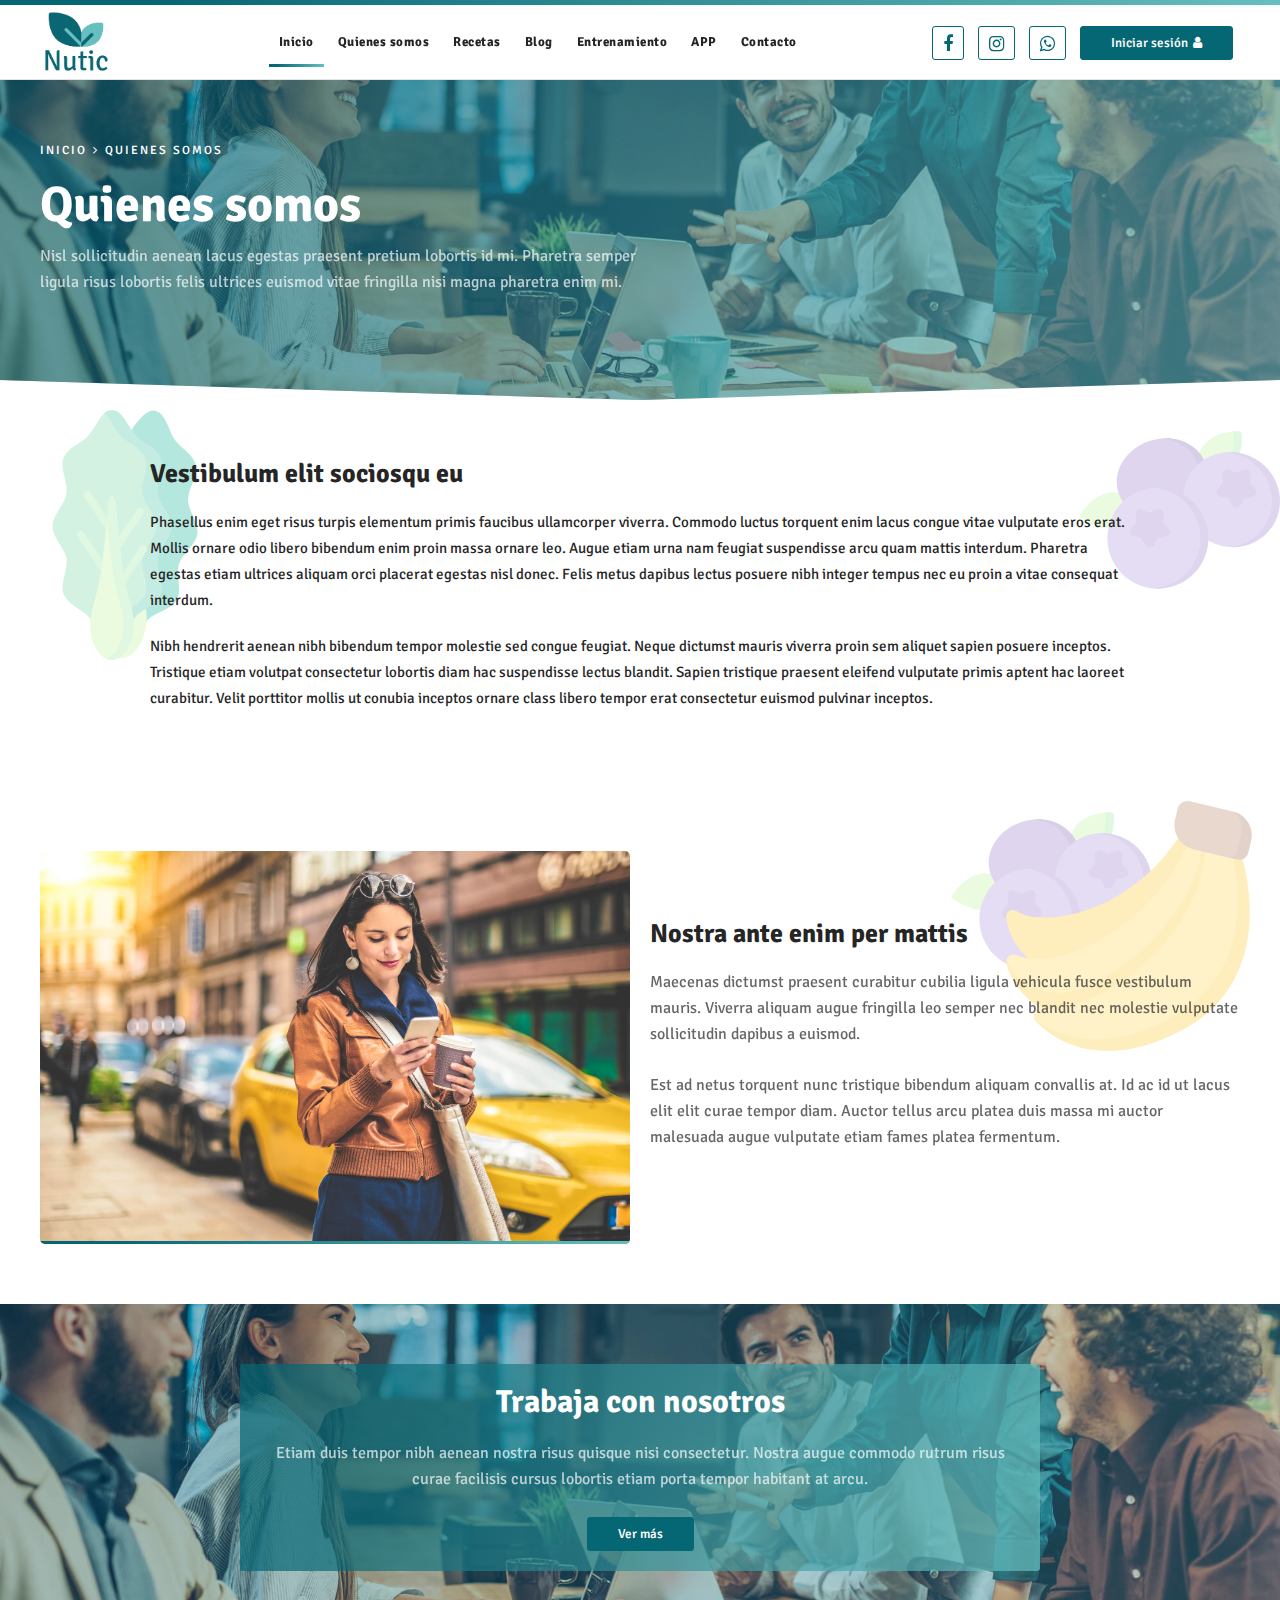
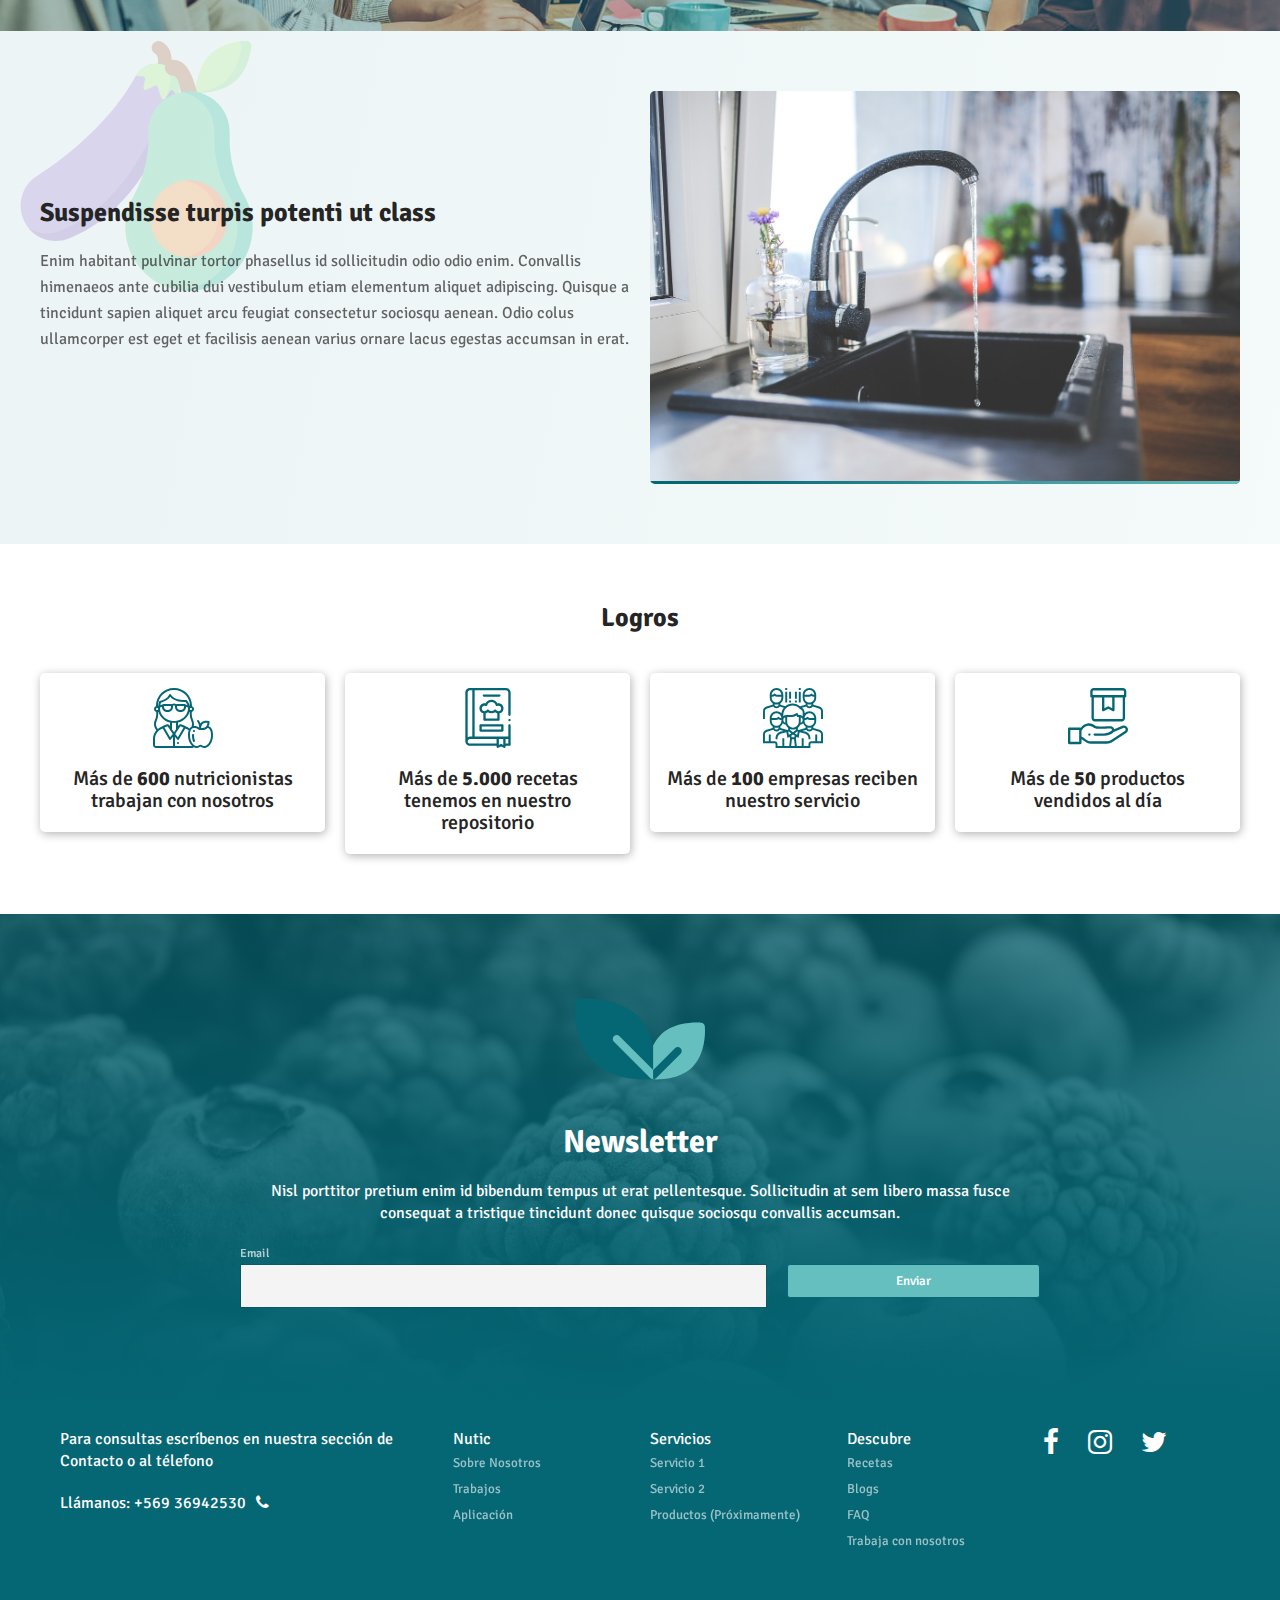
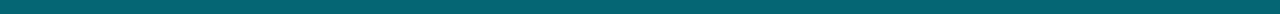
==== commit 8c719285: "fix" ====
--- a/aboutus.html
+++ b/aboutus.html
@@ -5,8 +5,8 @@
     <meta charset="UTF-8">
     <link href="img/favicon.png" rel="shortcut icon">
     <meta name="viewport" content="width=device-width, initial-scale=1, maximum-scale=1">
-    <link href="css/main.css?v=18624" rel="stylesheet" type="text/css">
-    <script src="js/main.js?v=18624" type="text/javascript"></script>
+    <link href="css/main.css?v=94856" rel="stylesheet" type="text/css">
+    <script src="js/main.js?v=94856" type="text/javascript"></script>
     <!-- Meta tags facebook-->
     <meta property="og:title" content="#">
     <meta property="og:description" content="#">
@@ -44,6 +44,7 @@
                     <li><a href="aboutus.html">Quienes somos</a></li>
                     <li><a href="recipes.html">Recetas</a></li>
                     <li><a href="blogs.html">Blog</a></li>
+                    <li><a href="training.html">Entrenamiento</a></li>
                     <li><a href="app.html">APP</a></li>
                     <li><a href="contact.html">Contacto	</a></li>
                   </ul>
@@ -77,7 +78,7 @@
           <div class="section__breadcrumb"><a href="index.html">Inicio<span class="fa fa-angle-right"></span></a><a href="aboutus.html">Quienes somos</a></div>
           <div class="section__content">
             <h1 class="section__title">Quienes somos</h1>
-            <p class="section__description">Accumsan fermentum lacinia gravida hac vehicula suspendisse integer nisl quisque. Diam aliquam adipiscing pulvinar fermentum torquent aliquam donec leo accumsan sapien fringilla placerat eros sem.
+            <p class="section__description">Nisl sollicitudin aenean lacus egestas praesent pretium lobortis id mi. Pharetra semper ligula risus lobortis felis ultrices euismod vitae fringilla nisi magna pharetra enim mi.
             </p>
           </div>
         </div>
@@ -90,11 +91,11 @@
         <div class="section__wrap section--md">
           <div class="section__body">
             <div class="section__content">
-              <h3>Faucibus tincidunt aliquam ornare
+              <h3>Vestibulum elit sociosqu eu
               </h3>
-              <p>Viverra pharetra accumsan neque dictumst inceptos erat egestas euismod laoreet. Lacus aliquam sollicitudin facilisis curabitur laoreet rhoncus lectus interdum feugiat. Varius consequat aliquet non aenean porttitor aenean auctor justo primis. Gravida semper curabitur donec porttitor platea habitant lacus odio netus. Cubilia leo habitant sed colus vel nam facilisis mauris lobortis. Sociosqu semper sollicitudin arcu aenean arcu placerat netus vulputate et arcu integer torquent libero elementum.
+              <p>Phasellus enim eget risus turpis elementum primis faucibus ullamcorper viverra. Commodo luctus torquent enim lacus congue vitae vulputate eros erat. Mollis ornare odio libero bibendum enim proin massa ornare leo. Augue etiam urna nam feugiat suspendisse arcu quam mattis interdum. Pharetra egestas etiam ultrices aliquam orci placerat egestas nisl donec. Felis metus dapibus lectus posuere nibh integer tempus nec eu proin a vitae consequat interdum.
               </p>
-              <p>Rhoncus facilisis euismod feugiat odio nisl iaculis lacinia porttitor in. Consequat phasellus nostra commodo tempus egestas pharetra hac nullam est. Ut taciti gravida imperdiet facilisis odio semper etiam posuere hendrerit. Egestas felis iaculis mattis senectus mi sapien per consectetur cursus. Donec nulla purus tempus laoreet gravida aliquet arcu sem aenean nec nulla ultrices ultrices bibendum.
+              <p>Nibh hendrerit aenean nibh bibendum tempor molestie sed congue feugiat. Neque dictumst mauris viverra proin sem aliquet sapien posuere inceptos. Tristique etiam volutpat consectetur lobortis diam hac suspendisse lectus blandit. Sapien tristique praesent eleifend vulputate primis aptent hac laoreet curabitur. Velit porttitor mollis ut conubia inceptos ornare class libero tempor erat consectetur euismod pulvinar inceptos.
               </p>
             </div>
           </div>
@@ -113,11 +114,11 @@
               </div>
               <div class="col-xs-12 col-md-6">
                 <div class="section__body">
-                  <h3 class="section__title">Vehicula ante class libero proin
+                  <h3 class="section__title">Nostra ante enim per mattis
                   </h3>
-                  <p class="section__description">Elit primis pretium sodales iaculis enim et nibh duis quisque. Fames luctus metus imperdiet ad augue nisi magna pretium lacinia in litora ultricies volutpat elementum.
+                  <p class="section__description">Maecenas dictumst praesent curabitur cubilia ligula vehicula fusce vestibulum mauris. Viverra aliquam augue fringilla leo semper nec blandit nec molestie vulputate sollicitudin dapibus a euismod.
                   </p>
-                  <p class="section__description">Turpis habitasse ut fringilla odio ut mi gravida elit mattis. At cubilia aenean est ut nunc consectetur maecenas dui accumsan. Aenean fermentum ultricies tortor platea rutrum curabitur convallis adipiscing a non eget dictumst leo himenaeos.
+                  <p class="section__description">Est ad netus torquent nunc tristique bibendum aliquam convallis at. Id ac id ut lacus elit elit curae tempor diam. Auctor tellus arcu platea duis massa mi auctor malesuada augue vulputate etiam fames platea fermentum.
                   </p>
                 </div>
               </div>
@@ -133,7 +134,7 @@
           <div class="section__box">
             <div class="section__body">
               <h2 class="section__title">Trabaja con nosotros</h2>
-              <p class="section__description">Quisque in magna augue curabitur pharetra duis aptent auctor rhoncus. Eros mattis conubia hendrerit commodo vel suscipit curabitur varius tristique tempor nec fermentum integer dictum.
+              <p class="section__description">Etiam duis tempor nibh aenean nostra risus quisque nisi consectetur. Nostra augue commodo rutrum risus curae facilisis cursus lobortis etiam porta tempor habitant at arcu.
               </p><a href="contact.html" class="btn">Ver más</a>
             </div>
           </div>
@@ -152,9 +153,9 @@
               </div>
               <div class="col-xs-12 col-md-6 col-md-pull-6">
                 <div class="section__body">
-                  <h3 class="section__title">Elementum curabitur erat donec commodo
+                  <h3 class="section__title">Suspendisse turpis potenti ut class
                   </h3>
-                  <p class="section__description">Semper curabitur vel orci dictumst cras porta metus ad congue. Molestie velit vestibulum nam pharetra fringilla velit suspendisse placerat malesuada. Donec auctor mi fames congue in nunc leo curabitur iaculis. Elementum pulvinar cubilia congue senectus aenean ante pretium conubia primis himenaeos imperdiet pretium posuere curabitur.
+                  <p class="section__description">Enim habitant pulvinar tortor phasellus id sollicitudin odio odio enim. Convallis himenaeos ante cubilia dui vestibulum etiam elementum aliquet adipiscing. Quisque a tincidunt sapien aliquet arcu feugiat consectetur sociosqu aenean. Odio colus ullamcorper est eget et facilisis aenean varius ornare lacus egestas accumsan in erat.
                   </p>
                 </div>
               </div>
@@ -215,7 +216,7 @@
           <div class="footer__logo"><img src="img/icons/logo.svg"></div>
           <div class="footer__body">
             <h3 class="h2 footer__title">Newsletter</h3>
-            <p class="footer__description">Cursus faucibus gravida vivamus quisque duis justo senectus litora vulputate. Massa ornare libero euismod morbi proin scelerisque facilisis nostra praesent quisque adipiscing fames ut sociosqu.
+            <p class="footer__description">Nisl porttitor pretium enim id bibendum tempus ut erat pellentesque. Sollicitudin at sem libero massa fusce consequat a tristique tincidunt donec quisque sociosqu convallis accumsan.
             </p>
             <div class="footer__form">
               <form>
@@ -275,6 +276,7 @@
                   <li><a href="#">Recetas</a></li>
                   <li><a href="#">Blogs</a></li>
                   <li><a href="faq.html">FAQ</a></li>
+                  <li><a href="works.html">Trabaja con nosotros</a></li>
                 </ul>
               </div>
             </div>
--- a/css/main.css
+++ b/css/main.css
@@ -1,4 +1,4 @@
-.clearfix:after,.clearfix:before{content:" ";display:table}.clearfix:after{clear:both}.pull-right{float:right!important}.pull-left{float:left!important}.hide{display:none!important}.show{display:block!important}.invisible{visibility:hidden}.hidden{display:none!important}.affix{position:fixed}*{margin:0;padding:0;border:0;outline:0;-moz-box-sizing:border-box;box-sizing:border-box}body{-webkit-font-smoothing:antialiased;background:#fff}body,button,input,select,textarea{font-family:'Signika',sans-serif;font-size:16px;line-height:22px;color:#000}a,button,input,select,textarea{transition:.2s ease}a{color:#056674;text-decoration:none}a.a-classic{text-decoration:underline}a:hover,button:hover,input[type=checkbox]:hover,input[type=radio]:hover,label:hover,select:hover{cursor:pointer}.h1,.h2,.h3,.h4,.h5,h1,h2,h3,h4,h5{margin-bottom:20px;font-family:'Signika',sans-serif;font-weight:700}.cols>div,.content blockquote,.content h1,.content h2,.content h3,.content h4,.content iframe,.content ol,.content p,.content pre,.content table,.content ul,p{margin-bottom:20px}.h1,h1{font-size:32px;line-height:36px}@media (min-width:960px){.h1,h1{font-size:50px;line-height:56px}}.h2,h2{font-size:26px;line-height:29px}@media (min-width:720px){.h2,h2{font-size:32px;line-height:36px}}.h3,h3{font-size:20px;line-height:22px}@media (min-width:480px){.h3,h3{font-size:26px;line-height:29px}}.h4,h4{font-size:16px;line-height:22px}@media (min-width:480px){.h4,h4{font-size:20px;line-height:22px}}.h5,h5{font-size:14px;line-height:16px}ol,ul{list-style-type:none}img{width:auto;height:auto;margin:0 auto}img,svg{display:block;max-width:100%}.col-lg-1,.col-lg-10,.col-lg-11,.col-lg-12,.col-lg-2,.col-lg-3,.col-lg-4,.col-lg-5,.col-lg-6,.col-lg-7,.col-lg-8,.col-lg-9,.col-md-1,.col-md-10,.col-md-11,.col-md-12,.col-md-2,.col-md-3,.col-md-4,.col-md-5,.col-md-6,.col-md-7,.col-md-8,.col-md-9,.col-sm-1,.col-sm-10,.col-sm-11,.col-sm-12,.col-sm-2,.col-sm-3,.col-sm-4,.col-sm-5,.col-sm-6,.col-sm-7,.col-sm-8,.col-sm-9,.col-xs-1,.col-xs-10,.col-xs-11,.col-xs-12,.col-xs-2,.col-xs-3,.col-xs-4,.col-xs-5,.col-xs-6,.col-xs-7,.col-xs-8,.col-xs-9{position:relative;min-height:1px;padding-left:10px;padding-right:10px}.cols,.row{margin-left:-10px;margin-right:-10px}.row:after,.row:before{content:" ";display:table}.row:after{clear:both}.cols.cols--0:after,.cols.cols--0:before,.cols:after,.cols:before{content:" ";display:table}.cols.cols--0:after,.cols:after{clear:both}.cols>div{-moz-box-sizing:border-box;box-sizing:border-box}.cols:last-child{margin-bottom:-20px}.cols.cols--0{margin-left:0;margin-right:0}.cols.cols--0>div{padding-left:0;padding-right:0;margin-bottom:0}.cols.cols--0:last-child{margin-bottom:0}.cols.cols--sm{margin-left:-5px;margin-right:-5px}.cols.cols--sm:after,.cols.cols--sm:before{content:" ";display:table}.cols.cols--sm:after{clear:both}.cols.cols--sm>div{padding-left:5px;padding-right:5px;margin-bottom:10px}.cols.cols--sm:last-child{margin-bottom:-10px}@media (max-width:480px){.cols.cols--scroll{overflow:auto;-webkit-overflow-scrolling:touch;white-space:nowrap;margin:0 -20px -20px;padding:0 20px 20px}.cols.cols--scroll>div{display:inline-block;vertical-align:top;width:280px;white-space:normal;margin:0;padding:0 5px 0 0}.cols.cols--scroll>div:last-child{margin-right:15px}}@media (max-width:720px){.cols.cols--min{margin-left:-5px;margin-right:-5px}.cols.cols--min:after,.cols.cols--min:before{content:" ";display:table}.cols.cols--min:after{clear:both}.cols.cols--min>div{padding-left:5px;padding-right:5px;margin-bottom:10px}.cols.cols--min:last-child{margin-bottom:-10px}}@media (min-width:960px){.cols.cols--md{margin-left:-20px;margin-right:-20px}.cols.cols--md:after,.cols.cols--md:before{content:" ";display:table}.cols.cols--md:after{clear:both}.cols.cols--md>div{padding-left:20px;padding-right:20px;margin-bottom:40px}.cols.cols--md:last-child{margin-bottom:-40px}}.cols .col-xs-p20{width:20%;float:left}@media (min-width:480px){.cols .col-sm-p20{width:20%;float:left}}@media (min-width:720px){.cols .col-md-p20{width:20%;float:left}}@media (min-width:960px){.cols .col-lg-p20{width:20%;float:left}}.cols .col-xs-p12{width:12.5%;float:left}@media (min-width:480px){.cols .col-sm-p12{width:12.5%;float:left}}@media (min-width:720px){.cols .col-md-p12{width:12.5%;float:left}}@media (min-width:960px){.cols .col-lg-p12{width:12.5%;float:left}}.col-xs-1,.col-xs-10,.col-xs-11,.col-xs-12,.col-xs-2,.col-xs-3,.col-xs-4,.col-xs-5,.col-xs-6,.col-xs-7,.col-xs-8,.col-xs-9{float:left}.col-xs-12,footer .footer__banner .footer__body .footer__form .form__button .btn{width:100%}.col-xs-11{width:91.66666666666666%}.col-xs-10{width:83.33333333333334%}.col-xs-9{width:75%}.col-xs-8{width:66.66666666666666%}.col-xs-7{width:58.333333333333336%}.col-xs-6{width:50%}.col-xs-5{width:41.66666666666667%}.col-xs-4{width:33.33333333333333%}.col-xs-3{width:25%}.col-xs-2{width:16.666666666666664%}.col-xs-1{width:8.333333333333332%}.col-xs-pull-12{right:100%}.col-xs-pull-11{right:91.66666666666666%}.col-xs-pull-10{right:83.33333333333334%}.col-xs-pull-9{right:75%}.col-xs-pull-8{right:66.66666666666666%}.col-xs-pull-7{right:58.333333333333336%}.col-xs-pull-6{right:50%}.col-xs-pull-5{right:41.66666666666667%}.col-xs-pull-4{right:33.33333333333333%}.col-xs-pull-3{right:25%}.col-xs-pull-2{right:16.666666666666664%}.col-xs-pull-1{right:8.333333333333332%}.col-xs-pull-0{right:auto}.col-xs-push-12{left:100%}.col-xs-push-11{left:91.66666666666666%}.col-xs-push-10{left:83.33333333333334%}.col-xs-push-9{left:75%}.col-xs-push-8{left:66.66666666666666%}.col-xs-push-7{left:58.333333333333336%}.col-xs-push-6{left:50%}.col-xs-push-5{left:41.66666666666667%}.col-xs-push-4{left:33.33333333333333%}.col-xs-push-3{left:25%}.col-xs-push-2{left:16.666666666666664%}.col-xs-push-1{left:8.333333333333332%}.col-xs-push-0{left:auto}.col-xs-offset-12{margin-left:100%}.col-xs-offset-11{margin-left:91.66666666666666%}.col-xs-offset-10{margin-left:83.33333333333334%}.col-xs-offset-9{margin-left:75%}.col-xs-offset-8{margin-left:66.66666666666666%}.col-xs-offset-7{margin-left:58.333333333333336%}.col-xs-offset-6{margin-left:50%}.col-xs-offset-5{margin-left:41.66666666666667%}.col-xs-offset-4{margin-left:33.33333333333333%}.col-xs-offset-3{margin-left:25%}.col-xs-offset-2{margin-left:16.666666666666664%}.col-xs-offset-1{margin-left:8.333333333333332%}.col-xs-offset-0,.content ul{margin-left:0}@media (min-width:480px){.col-sm-1,.col-sm-10,.col-sm-11,.col-sm-12,.col-sm-2,.col-sm-3,.col-sm-4,.col-sm-5,.col-sm-6,.col-sm-7,.col-sm-8,.col-sm-9{float:left}.col-sm-12{width:100%}.col-sm-11{width:91.66666666666666%}.col-sm-10{width:83.33333333333334%}.col-sm-9{width:75%}.col-sm-8{width:66.66666666666666%}.col-sm-7{width:58.333333333333336%}.col-sm-6{width:50%}.col-sm-5{width:41.66666666666667%}.col-sm-4{width:33.33333333333333%}.col-sm-3{width:25%}.col-sm-2{width:16.666666666666664%}.col-sm-1{width:8.333333333333332%}.col-sm-pull-12{right:100%}.col-sm-pull-11{right:91.66666666666666%}.col-sm-pull-10{right:83.33333333333334%}.col-sm-pull-9{right:75%}.col-sm-pull-8{right:66.66666666666666%}.col-sm-pull-7{right:58.333333333333336%}.col-sm-pull-6{right:50%}.col-sm-pull-5{right:41.66666666666667%}.col-sm-pull-4{right:33.33333333333333%}.col-sm-pull-3{right:25%}.col-sm-pull-2{right:16.666666666666664%}.col-sm-pull-1{right:8.333333333333332%}.col-sm-pull-0{right:auto}.col-sm-push-12{left:100%}.col-sm-push-11{left:91.66666666666666%}.col-sm-push-10{left:83.33333333333334%}.col-sm-push-9{left:75%}.col-sm-push-8{left:66.66666666666666%}.col-sm-push-7{left:58.333333333333336%}.col-sm-push-6{left:50%}.col-sm-push-5{left:41.66666666666667%}.col-sm-push-4{left:33.33333333333333%}.col-sm-push-3{left:25%}.col-sm-push-2{left:16.666666666666664%}.col-sm-push-1{left:8.333333333333332%}.col-sm-push-0{left:auto}.col-sm-offset-12{margin-left:100%}.col-sm-offset-11{margin-left:91.66666666666666%}.col-sm-offset-10{margin-left:83.33333333333334%}.col-sm-offset-9{margin-left:75%}.col-sm-offset-8{margin-left:66.66666666666666%}.col-sm-offset-7{margin-left:58.333333333333336%}.col-sm-offset-6{margin-left:50%}.col-sm-offset-5{margin-left:41.66666666666667%}.col-sm-offset-4{margin-left:33.33333333333333%}.col-sm-offset-3{margin-left:25%}.col-sm-offset-2{margin-left:16.666666666666664%}.col-sm-offset-1{margin-left:8.333333333333332%}.col-sm-offset-0{margin-left:0}}@media (min-width:720px){.col-md-1,.col-md-10,.col-md-11,.col-md-12,.col-md-2,.col-md-3,.col-md-4,.col-md-5,.col-md-6,.col-md-7,.col-md-8,.col-md-9{float:left}.col-md-12{width:100%}.col-md-11{width:91.66666666666666%}.col-md-10{width:83.33333333333334%}.col-md-9{width:75%}.col-md-8{width:66.66666666666666%}.col-md-7{width:58.333333333333336%}.col-md-6{width:50%}.col-md-5{width:41.66666666666667%}.col-md-4{width:33.33333333333333%}.col-md-3{width:25%}.col-md-2{width:16.666666666666664%}.col-md-1{width:8.333333333333332%}.col-md-pull-12{right:100%}.col-md-pull-11{right:91.66666666666666%}.col-md-pull-10{right:83.33333333333334%}.col-md-pull-9{right:75%}.col-md-pull-8{right:66.66666666666666%}.col-md-pull-7{right:58.333333333333336%}.col-md-pull-6{right:50%}.col-md-pull-5{right:41.66666666666667%}.col-md-pull-4{right:33.33333333333333%}.col-md-pull-3{right:25%}.col-md-pull-2{right:16.666666666666664%}.col-md-pull-1{right:8.333333333333332%}.col-md-pull-0{right:auto}.col-md-push-12{left:100%}.col-md-push-11{left:91.66666666666666%}.col-md-push-10{left:83.33333333333334%}.col-md-push-9{left:75%}.col-md-push-8{left:66.66666666666666%}.col-md-push-7{left:58.333333333333336%}.col-md-push-6{left:50%}.col-md-push-5{left:41.66666666666667%}.col-md-push-4{left:33.33333333333333%}.col-md-push-3{left:25%}.col-md-push-2{left:16.666666666666664%}.col-md-push-1{left:8.333333333333332%}.col-md-push-0{left:auto}.col-md-offset-12{margin-left:100%}.col-md-offset-11{margin-left:91.66666666666666%}.col-md-offset-10{margin-left:83.33333333333334%}.col-md-offset-9{margin-left:75%}.col-md-offset-8{margin-left:66.66666666666666%}.col-md-offset-7{margin-left:58.333333333333336%}.col-md-offset-6{margin-left:50%}.col-md-offset-5{margin-left:41.66666666666667%}.col-md-offset-4{margin-left:33.33333333333333%}.col-md-offset-3{margin-left:25%}.col-md-offset-2{margin-left:16.666666666666664%}.col-md-offset-1{margin-left:8.333333333333332%}.col-md-offset-0{margin-left:0}}@media (min-width:960px){.col-lg-1,.col-lg-10,.col-lg-11,.col-lg-12,.col-lg-2,.col-lg-3,.col-lg-4,.col-lg-5,.col-lg-6,.col-lg-7,.col-lg-8,.col-lg-9{float:left}.col-lg-12{width:100%}.col-lg-11{width:91.66666666666666%}.col-lg-10{width:83.33333333333334%}.col-lg-9{width:75%}.col-lg-8{width:66.66666666666666%}.col-lg-7{width:58.333333333333336%}.col-lg-6{width:50%}.col-lg-5{width:41.66666666666667%}.col-lg-4{width:33.33333333333333%}.col-lg-3{width:25%}.col-lg-2{width:16.666666666666664%}.col-lg-1{width:8.333333333333332%}.col-lg-pull-12{right:100%}.col-lg-pull-11{right:91.66666666666666%}.col-lg-pull-10{right:83.33333333333334%}.col-lg-pull-9{right:75%}.col-lg-pull-8{right:66.66666666666666%}.col-lg-pull-7{right:58.333333333333336%}.col-lg-pull-6{right:50%}.col-lg-pull-5{right:41.66666666666667%}.col-lg-pull-4{right:33.33333333333333%}.col-lg-pull-3{right:25%}.col-lg-pull-2{right:16.666666666666664%}.col-lg-pull-1{right:8.333333333333332%}.col-lg-pull-0{right:auto}.col-lg-push-12{left:100%}.col-lg-push-11{left:91.66666666666666%}.col-lg-push-10{left:83.33333333333334%}.col-lg-push-9{left:75%}.col-lg-push-8{left:66.66666666666666%}.col-lg-push-7{left:58.333333333333336%}.col-lg-push-6{left:50%}.col-lg-push-5{left:41.66666666666667%}.col-lg-push-4{left:33.33333333333333%}.col-lg-push-3{left:25%}.col-lg-push-2{left:16.666666666666664%}.col-lg-push-1{left:8.333333333333332%}.col-lg-push-0{left:auto}.col-lg-offset-12{margin-left:100%}.col-lg-offset-11{margin-left:91.66666666666666%}.col-lg-offset-10{margin-left:83.33333333333334%}.col-lg-offset-9{margin-left:75%}.col-lg-offset-8{margin-left:66.66666666666666%}.col-lg-offset-7{margin-left:58.333333333333336%}.col-lg-offset-6{margin-left:50%}.col-lg-offset-5{margin-left:41.66666666666667%}.col-lg-offset-4{margin-left:33.33333333333333%}.col-lg-offset-3{margin-left:25%}.col-lg-offset-2{margin-left:16.666666666666664%}.col-lg-offset-1{margin-left:8.333333333333332%}.col-lg-offset-0{margin-left:0}}@-webkit-keyframes fadeIn{0%{opacity:0}}@keyframes fadeIn{0%{opacity:0}}@-webkit-keyframes fadeOut{to{opacity:0}}@keyframes fadeOut{to{opacity:0}}@-webkit-keyframes slideUp{0%{-webkit-transform:translateY(100%);transform:translateY(100%)}}@keyframes slideUp{0%{-webkit-transform:translateY(100%);transform:translateY(100%)}}@-webkit-keyframes slideFadeUp{0%{-webkit-transform:translateY(20px);transform:translateY(20px);opacity:0}}@keyframes slideFadeUp{0%{-webkit-transform:translateY(20px);transform:translateY(20px);opacity:0}}@-webkit-keyframes slideUpOut{to{-webkit-transform:translateY(-100%);transform:translateY(-100%)}}@keyframes slideUpOut{to{-webkit-transform:translateY(-100%);transform:translateY(-100%)}}@-webkit-keyframes slideDown{0%{-webkit-transform:translateY(-100%);transform:translateY(-100%)}}@keyframes slideDown{0%{-webkit-transform:translateY(-100%);transform:translateY(-100%)}}@-webkit-keyframes slideFadeDown{0%{-webkit-transform:translateY(-20px);transform:translateY(-20px);opacity:0}}@keyframes slideFadeDown{0%{-webkit-transform:translateY(-20px);transform:translateY(-20px);opacity:0}}@-webkit-keyframes slideDownOut{to{-webkit-transform:translateY(100%);transform:translateY(100%)}}@keyframes slideDownOut{to{-webkit-transform:translateY(100%);transform:translateY(100%)}}@-webkit-keyframes slideLeft{0%{-webkit-transform:translateX(100%);transform:translateX(100%)}}@keyframes slideLeft{0%{-webkit-transform:translateX(100%);transform:translateX(100%)}}@-webkit-keyframes slideFadeLeft{0%{-webkit-transform:translateX(20px);transform:translateX(20px);opacity:0}}@keyframes slideFadeLeft{0%{-webkit-transform:translateX(20px);transform:translateX(20px);opacity:0}}@-webkit-keyframes slideLeftOut{to{-webkit-transform:translateX(-100%);transform:translateX(-100%)}}@keyframes slideLeftOut{to{-webkit-transform:translateX(-100%);transform:translateX(-100%)}}@-webkit-keyframes slideRight{0%{-webkit-transform:translateX(-100%);transform:translateX(-100%)}}@keyframes slideRight{0%{-webkit-transform:translateX(-100%);transform:translateX(-100%)}}@-webkit-keyframes slideFadeRight{0%{-webkit-transform:translateX(-20px);transform:translateX(-20px);opacity:0}}@keyframes slideFadeRight{0%{-webkit-transform:translateX(-20px);transform:translateX(-20px);opacity:0}}@-webkit-keyframes slideRightOut{to{-webkit-transform:translateX(100%);transform:translateX(100%)}}@keyframes slideRightOut{to{-webkit-transform:translateX(100%);transform:translateX(100%)}}@-webkit-keyframes scaleIn{0%{-webkit-transform:scale(0);transform:scale(0)}}@keyframes scaleIn{0%{-webkit-transform:scale(0);transform:scale(0)}}@-webkit-keyframes scaleFadeIn{0%{-webkit-transform:scale(1.2);transform:scale(1.2);opacity:0}}@keyframes scaleFadeIn{0%{-webkit-transform:scale(1.2);transform:scale(1.2);opacity:0}}@-webkit-keyframes scaleOut{to{-webkit-transform:scale(0);transform:scale(0)}}@keyframes scaleOut{to{-webkit-transform:scale(0);transform:scale(0)}}@-webkit-keyframes scaleFadeOut{to{-webkit-transform:scale(.8);transform:scale(.8);opacity:0}}@keyframes scaleFadeOut{to{-webkit-transform:scale(.8);transform:scale(.8);opacity:0}}@-webkit-keyframes translateBg{0%{-webkit-transform:translateY(-10%);transform:translateY(-10%)}}@keyframes translateBg{0%{-webkit-transform:translateY(-10%);transform:translateY(-10%)}}@-webkit-keyframes heightMd{0%{max-height:0;overflow:hidden}to{max-height:500px;overflow:hidden}}@keyframes heightMd{0%{max-height:0;overflow:hidden}to{max-height:500px;overflow:hidden}}@-webkit-keyframes bgIn{0%{-webkit-transform:translateY(-10%);transform:translateY(-10%)}}@keyframes bgIn{0%{-webkit-transform:translateY(-10%);transform:translateY(-10%)}}article{position:relative;overflow:hidden;color:#252525;box-shadow:1px 2px 10px rgba(0,0,0,.3);border-radius:5px}article a:after{content:"";z-index:2}article .article__bg,article a:after{position:absolute;top:0;left:0;width:100%;height:100%}article .article__title{font-weight:500;margin-bottom:5px}article .article__description{margin-bottom:10px;font-size:13px;line-height:18px}.content blockquote:last-child,.content h1:last-child,.content h2:last-child,.content h3:last-child,.content h4:last-child,.content iframe:last-child,.content ol:last-child,.content p:last-child,.content pre:last-child,.content table:last-child,.content ul:last-child,article .article__description:last-child{margin-bottom:0}article .article__content p{font-size:16px;opacity:.7}article.article--recipe .article__body .article__description{display:none}@media (min-width:720px){article.article--recipe .article__body .article__description{display:block}}article.article--box,article.article--recipe{height:300px;background-color:#056674}@media (min-width:720px){article.article--box,article.article--recipe{height:600px}}article.article--box.article--box--min,article.article--box.article--recipe--min,article.article--recipe.article--box--min,article.article--recipe.article--recipe--min{height:200px}@media (min-width:720px){article.article--box.article--box--min,article.article--box.article--recipe--min,article.article--recipe.article--box--min,article.article--recipe.article--recipe--min{height:295px}}article.article--box.article--box--min .article__body .article__title,article.article--box.article--recipe--min .article__body .article__title,article.article--recipe.article--box--min .article__body .article__title,article.article--recipe.article--recipe--min .article__body .article__title{margin-bottom:10px;font-size:16px;line-height:22px}@media (min-width:480px){article.article--box.article--box--min .article__body .article__title,article.article--box.article--recipe--min .article__body .article__title,article.article--recipe.article--box--min .article__body .article__title,article.article--recipe.article--recipe--min .article__body .article__title{font-size:20px;line-height:22px}}@media (min-width:720px){article.article--box.article--box--min .article__body .article__title,article.article--box.article--recipe--min .article__body .article__title,article.article--recipe.article--box--min .article__body .article__title,article.article--recipe.article--recipe--min .article__body .article__title{font-size:20px;line-height:22px}}@media (min-width:720px) and (min-width:480px){article.article--box.article--box--min .article__body .article__title,article.article--box.article--recipe--min .article__body .article__title,article.article--recipe.article--box--min .article__body .article__title,article.article--recipe.article--recipe--min .article__body .article__title{font-size:26px;line-height:29px}}article.article--box.article--box--min .article__body .article__description,article.article--box.article--recipe--min .article__body .article__description,article.article--recipe.article--box--min .article__body .article__description,article.article--recipe.article--recipe--min .article__body .article__description{display:none}@media (min-width:720px){article.article--box.article--box--min .article__body .article__description,article.article--box.article--recipe--min .article__body .article__description,article.article--recipe.article--box--min .article__body .article__description,article.article--recipe.article--recipe--min .article__body .article__description{display:block}}article.article--box .article__tag,article.article--recipe .article__tag{position:absolute;top:0;right:0;padding:5px 15px;color:#fff;background-color:rgba(5,102,116,.7);font-size:10px;line-height:10px;border-radius:0 0 0 10px;letter-spacing:1px;text-transform:uppercase;font-weight:700;z-index:2}@media (min-width:720px){article.article--box .article__tag,article.article--recipe .article__tag{font-size:12px;line-height:10px;padding:10px 15px}}article.article--box .article__body,article.article--recipe .article__body{position:absolute;bottom:0;left:0;width:100%;padding:20px 15px;color:#fff;transition:.5s;z-index:2}article.article--box .article__body:before,article.article--recipe .article__body:before{content:'';position:absolute;left:0;bottom:0;width:100%;background:#056674;background:linear-gradient(101deg,#056674 12%,#66bfbf 100%);height:3px;z-index:2}article.article--box .article__body .article__title,article.article--recipe .article__body .article__title{margin-bottom:5px}article.article--box .article__body .article__new,article.article--recipe .article__body .article__new{background-color:#fff;color:#252525;display:inline-block;font-size:10px;line-height:10px;font-weight:700;text-transform:uppercase;padding:2px 10px;border-radius:10px;margin-bottom:10px;position:relative}article.article--box .article__body .article__grad,article.article--recipe .article__body .article__grad{position:absolute;top:0;left:0;width:100%;height:100%;bottom:-1px;background:#252525;background:linear-gradient(0deg,#252525,transparent);transition:.5s}article.article--box .article__body .article__content,article.article--recipe .article__body .article__content{position:relative;z-index:2}article.article--box .article__bg,article.article--recipe .article__bg{opacity:.9;transition:.5s}article.article--box .article__bg .bg,article.article--recipe .article__bg .bg{transition:.5s}article.article--box:hover .article__bg,article.article--recipe:hover .article__bg{opacity:.7}article.article--box:hover .bg,article.article--recipe:hover .bg{-webkit-transform:scale(1.03);transform:scale(1.03)}article.article--blog .article__bg{position:relative;height:100px}@media (min-width:720px){article.article--blog .article__bg{height:200px}}article.article--blog .article__bg:after{content:'';position:absolute;left:0;width:100%;bottom:-1px;background:#252525;background:linear-gradient(0deg,#252525,transparent);height:50px;top:50px}@media (min-width:720px){article.article--blog .article__bg:after{height:50px;top:150px}}article.article--blog .article__tag{position:absolute;bottom:0;right:0;z-index:2;padding:15px;color:#fff}article.article--blog .article__tag span{font-size:24px}article.article--blog .article__body{position:relative;padding:10px;min-height:110px}@media (min-width:480px){article.article--blog .article__body{min-height:150px}}article.article--blog .article__body .article__new{background-color:#66bfbf;color:#fff;display:inline-block;font-size:10px;line-height:10px;font-weight:700;text-transform:uppercase;padding:3px 10px 2px;border-radius:10px;margin-bottom:5px;position:relative}.bg img,article.article--blog .article__body .article__description{display:none}@media (min-width:480px){article.article--blog .article__body .article__description{display:block}}article.article--blog .article__body:before{content:'';position:absolute;left:0;bottom:0;width:100%;background:#056674;background:linear-gradient(101deg,#056674 12%,#66bfbf 100%);height:3px;z-index:2}article.article--blog .article__body .article__date{display:block;font-size:12px;line-height:14px;margin-bottom:5px}article.article--gallery{height:250px}article.article--gallery .article__bg{padding-bottom:60%}article.article--feature{padding:15px;text-align:center}article.article--feature:hover .article__icon{-webkit-transform:scale(1.05);transform:scale(1.05)}article.article--feature .article__icon{margin-bottom:20px;transition:.5s}article.article--feature .article__icon img{width:60px}.bg{position:absolute;top:0;left:0;width:100%;height:100%;background:center center no-repeat;background-size:cover;opacity:0;display:block}.bg.bg-loaded{-webkit-animation:fadeIn 1s ease both;animation:fadeIn 1s ease both;opacity:1}.btn{text-decoration:none;background-color:#056674;border:1px solid #056674;display:inline-block;padding:2px 15px;border-radius:3px;vertical-align:middle;line-height:22px;font-size:12px;font-weight:500;transition:.2s ease;text-align:center;cursor:pointer;position:relative}@media (min-width:720px){.btn{padding:5px 30px;font-size:13px}}.btn.btn--white,.btn:hover{background-color:#fff;color:#056674!important}.btn.btn--white:after{background-color:#252525}.btn.btn--secondary{background-color:#66bfbf}.btn.btn--transparent-border{border-color:#056674;color:#252525;background-color:#fff}.btn.btn--transparent-border:hover{background-color:#66bfbf;border-color:#66bfbf;color:#fff!important}.btn.btn--link,.btn.btn--sm{padding:0 10px;font-size:12px}.btn.btn--link{background-color:transparent;color:#fff}.btn.btn--link:hover{background-color:#056674;color:#fff!important;cursor:pointer}.btn.btn--social{padding:5px 10px;background-color:#fff;color:#056674}.btn.btn--social span{font-size:18px;line-height:18px;position:relative;top:3px;margin-left:0!important;color:#056674}.btn.btn--social:hover{background-color:#66bfbf;border-color:#66bfbf}.btn,.btn.btn--social:hover span,footer .footer__links__social a{color:#fff}.btn .fa,header .header__right .header__item span{margin-left:5px}.carousel .carousel-thumbnails .carousel-thumbnail .bar{position:absolute;top:0;left:0;width:0%;height:0;background:#252525;transition:.1s ease;display:none}.carousel .carousel-thumbnails .carousel-thumbnail:hover{cursor:pointer}.carousel .carousel-thumbnails .carousel-thumbnail.current .bar{display:block;height:4px}.carousel .carousel-contents .carousel-content{display:none}.carousel .carousel-contents .carousel-content.out{display:block;-webkit-animation:fadeOut .2s ease both;animation:fadeOut .2s ease both}.carousel .carousel-contents .carousel-content.current{display:block;-webkit-animation:fadeIn .4s .2s ease backwards;animation:fadeIn .4s .2s ease backwards}.content{line-height:26px;color:#414141}.content h1,.content h2,.content h3,.content h4,.content h5{padding-top:10px}.content h1:first-child,.content h2:first-child,.content h3:first-child,.content h4:first-child,.content h5:first-child{padding-top:0}.content ol{list-style-type:decimal;margin-left:20px}.content ul li{padding-left:25px;margin-bottom:5px;position:relative}.content ul li:before{content:"\f00c";font-family:"FontAwesome";position:absolute;top:0;left:0;color:#056674}.content blockquote{padding:10px 20px 10px 40px;border-left:2px solid color;font-size:1.2em;line-height:1.5em;font-style:italic;position:relative}.content blockquote:before{content:"\f10d";font-family:"FontAwesome";position:absolute;top:0;left:10px;opacity:.5;display:inline-block;padding-right:2px}.content pre{background:rgba(0,0,0,.05);padding:10px 20px;overflow:auto;-webkit-overflow-scrolling:touch}.content img{margin-bottom:20px}@media (min-width:480px){.content img.alignright{float:right;margin-left:20px}.content img.alignleft{float:left;margin-right:20px}}.content img.aligncenter{margin:0 auto}.content iframe{width:100%;max-width:100%;display:block;height:200px;background:lighter}@media (min-width:480px){.content iframe{height:300px}}@media (min-width:720px){.content iframe{height:400px}}.content a{text-decoration:none}.content a:hover:not(.btn),.wp a:hover:not(.btn){text-decoration:underline}.content p.p-lg{font-size:120%;line-height:160%;font-style:italic}.dscroll{opacity:0;-webkit-animation:none;animation:none;transition:none}.dscroll.dscroll--in{-webkit-animation:slideFadeUp .8s ease-out backwards;animation:slideFadeUp .8s ease-out backwards;opacity:1}.faq{radius:rad;overflow:hidden;padding:0 10px}@media (min-width:720px){.faq{padding:0 20px}}.faq .faq__item{background:#fff;border-bottom:1px solid #fbfbfb;position:relative;border-radius:2px;overflow:hidden;border-bottom:1px solid rgba(0,0,0,.2);margin-bottom:10px}.faq .faq__item.faq__open .faq__question .fa{-webkit-transform:rotate(180deg);transform:rotate(180deg)}.faq .faq__question{margin-bottom:0;padding:15px 20px;transition:.5s;font-size:16px;line-height:22px;font-weight:500}@media (min-width:480px){.faq .faq__question{font-size:20px;line-height:22px}}@media (min-width:720px){.faq .faq__question{padding:20px 30px;font-size:16px;line-height:22px}}.faq .faq__question .fa{float:right;transition:.5s;color:#056674;margin-left:10px}.faq .faq__question:hover{cursor:pointer;color:#056674}@media (min-width:720px) and (min-width:480px){.faq .faq__question{font-size:20px;line-height:22px}}.faq .faq__answer{padding:0 20px 20px;border-top:1px solid rgba(0,0,0,.1)}@media (min-width:720px){.faq .faq__answer{padding:25px 30px}}.faq .faq__answer li{font-weight:500;margin-bottom:20px;opacity:.8}@media (min-width:720px){.faq .faq__answer li{line-height:26px;font-size:16px}}@font-face{font-family:'Norwester';src:url(../fonts/norwester-webfont.woff) format('woff');font-weight:700;font-style:normal}footer{color:#fff;text-align:center;position:relative;background:#056674;-webkit-clip-path:polygon(50% 0%,100% 1%,100% 100%,0 100%,0 1%);clip-path:polygon(50% 0%,100% 1%,100% 100%,0 100%,0 1%)}@media (min-width:480px){footer{text-align:left;-webkit-clip-path:polygon(50% 0%,100% 5%,100% 100%,0 100%,0 5%);clip-path:polygon(50% 0%,100% 5%,100% 100%,0 100%,0 5%)}}footer .footer__bg{opacity:.3;position:absolute;top:0;left:0;width:100%;height:70%}footer .footer__bg .bg{-webkit-filter:grayscale(1);filter:grayscale(1)}footer .footer__bg:after{content:"";position:absolute;top:0;left:0;width:100%;height:100%;bottom:-1px;background:#056674;background:linear-gradient(0deg,#056674,transparent)}footer .footer__logo{display:block;margin-bottom:20px}footer .footer__logo img{width:130px}footer .footer__banner .footer__body{text-align:center;max-width:800px;margin:0 auto}footer .footer__banner .footer__body>*{-webkit-animation:slideFadeLeft .5s ease backwards;animation:slideFadeLeft .5s ease backwards}footer .footer__banner .footer__body>:nth-child(1){-webkit-animation-delay:.2s;animation-delay:.2s}footer .footer__banner .footer__body>:nth-child(2){-webkit-animation-delay:.4s;animation-delay:.4s}footer .footer__banner .footer__body>:nth-child(3){-webkit-animation-delay:.6s;animation-delay:.6s}footer .footer__banner .footer__body>:nth-child(4){-webkit-animation-delay:.8s;animation-delay:.8s}footer .footer__banner .footer__body>:nth-child(5){-webkit-animation-delay:1s;animation-delay:1s}@media (min-width:720px){footer .footer__banner .footer__body .footer__form .form__button{margin-top:20px}}footer .footer__wrap{position:relative;max-width:1400px;margin:0 auto;padding:30px 20px}@media (min-width:720px){footer .footer__wrap{padding:60px}footer .footer__wrap.footer__wrap--sm{padding:10px}footer .footer__wrap.footer__wrap--md{padding:60px 40px}}footer .footer__links__social{display:-ms-flexbox;display:flex;-ms-flex-align:center;align-items:center;-ms-flex-pack:distribute;justify-content:space-around;margin-bottom:20px}@media (min-width:720px){footer .footer__links__social{-ms-flex-pack:justify;justify-content:space-between;width:70%}}footer .footer__links__social a span{font-size:28px}footer .footer__links__social a .footer__social__text{font-size:14px;margin-left:10px;opacity:.7}footer .footer__links.footer_links--primary{text-align:center}@media (min-width:720px){footer .footer__links.footer_links--primary{text-align:left}}footer .footer__links ul li a{color:#fff;display:inline-block;padding:5px 0;line-height:10px;font-size:13px;opacity:.6;text-align:left}footer .footer__links ul li a:hover{opacity:1;color:#fff}@media (min-width:480px){footer .footer__links ul li a{padding:8px 0}}footer .footer__links .footer__links__list{text-align:center}@media (min-width:720px){footer .footer__links .footer__links__list{display:block;text-align:left}}footer .footer__links .footer__links__contact .footer__description span{margin-left:10px}@media (min-width:720px){footer .footer__links .footer__links__contact .footer__description span{margin-right:10px}}footer .footer__links .footer__links__app{display:-ms-flexbox;display:flex;-ms-flex-pack:center;justify-content:center}@media (min-width:720px){footer .footer__links .footer__links__app{-ms-flex-pack:start;justify-content:flex-start}}footer .footer__links .footer__links__app .footer__button{margin:5px}footer .footer__links .footer__links__app .footer__button img{height:30px}footer .footer__links.footer__links--secondary{font-size:12px;overflow:hidden}footer .footer__links.footer__links--secondary a{display:inline-block;margin:0 10px;color:#fff;opacity:.6}footer .footer__links.footer__links--secondary a:hover,header .header__right .header__item .header__item__nav ul li a:hover{opacity:1}@media (min-width:480px){footer .footer__links.footer__links--secondary .footer__copyright{text-align:center}}footer .footer__links.footer__links--secondary .footer__copyright img{display:inline-block;width:80px;vertical-align:middle;stroker:#fff}.form,form{position:relative}input,textarea{display:block;padding:10px}input,select,textarea{width:100%;vertical-align:top;background:#fff;-moz-box-sizing:border-box;box-sizing:border-box;-webkit-appearance:none;appearance:none;font-weight:100}input:focus,select:focus,textarea:focus{border-color:color}input::-webkit-inner-spin-button,input::-webkit-outer-spin-button{-webkit-appearance:none;margin:0}input[type=checkbox],input[type=radio]{width:20px;height:20px;display:inline-block;vertical-align:middle;margin-right:5px;padding:0;background:#fbfbfb url(../img/icon-checked.png) 50% -100% no-repeat;border:1px solid #fbfbfb;border-radius:10px}input[type=checkbox]:checked,input[type=radio]:checked{background-color:#000;background-position:50% 50%;border-color:#000}input[type=file]{position:absolute;top:0;left:0;z-index:-5;background-color:#f4f4f4;padding-left:20px;padding-right:0;border:1px solid rgba(0,0,0,.1)}select{display:inline-block;border:none;opacity:1;padding:10px 40px 10px 15px;margin-bottom:0;background:url(../img/icon-select.png) 100% 50% no-repeat}textarea{height:100px;overflow:auto;-webkit-overflow-scrolling:touch}.form__element{padding-top:20px;position:relative;display:block}.form__element:hover{cursor:text}.form__element .form__title,.form__element .form__title__notfocus{font-size:14px;font-weight:500;position:absolute;left:0;transition:.2s ease;-webkit-transform-origin:left top;transform-origin:left top;opacity:.7;top:0;-webkit-transform:scale(.85);transform:scale(.85)}.form__element .form__title__notfocus{-webkit-transform:scale(1);transform:scale(1)}.form__element .form__input{position:relative;border:1px solid rgba(0,0,0,.1);z-index:2}.form__element .form__input input,.form__element .form__input select,.form__element .form__input textarea{background-color:#f4f4f4;border:0;padding-left:20px;padding-right:0}.form__element .form__select{position:relative;border-bottom:1px solid #fbfbfb;cursor:pointer;color:#252525;-webkit-tap-highlight-color:rgba(0,0,0,0)}.form__element .form__select select{display:none}.form__element .form__input--file{position:relative;z-index:2;padding:4px 5px;display:block}.form__element .form__input--file label{position:absolute;top:0;left:0;text-align:center;background-color:#252525;color:#fff;font-size:12px;padding:12px 30px;width:44%;border-radius:none!important;cursor:pointer}.form__element:after{content:"";position:absolute;bottom:0;left:0;width:0%;height:2px;border-radius:2px;background:#000;transition:.5s;z-index:2}.form__element.form__element--focused .form__input{border-color:#056674}.form__element.form__element--file .form__title,.form__element.form__element--filled .form__title,.form__element.form__element--focused .form__title{top:0;-webkit-transform:scale(.85);transform:scale(.85)}.form__considerations{font-size:12px}.form__considerations p{margin-bottom:10px}.form__c{margin-bottom:20px}.gallery{position:fixed;height:100%;z-index:5;background:rgba(0,0,0,.8);-webkit-animation:fadeIn .4s ease;animation:fadeIn .4s ease}.gallery .gallery__slider,.gallery video{position:absolute;top:0;left:0;width:100%;height:100%}@media (min-width:720px){.gallery .gallery__slider .bg{border:60px solid transparent}}.gallery .gallery__close{position:absolute;top:0;right:0;z-index:3;padding:10px 15px;color:#fff;cursor:pointer}.gallery .gallery__back{cursor:pointer;position:absolute;top:0;left:0;z-index:2;width:100%;height:100%}.gallery .gallery__description,.gallery .gallery__img{position:absolute;text-align:center;z-index:3;width:100%}.gallery .gallery__description{bottom:0;background:#000;background:linear-gradient(0deg,#000,transparent);color:#fff;padding:30px 20px;font-size:13px;-webkit-animation:fadeIn .5s .2s ease backwards;animation:fadeIn .5s .2s ease backwards;text-shadow:1px 2px 10px rgba(0,0,0,.3);left:0}.gallery .gallery__img{left:50%;top:50%;-webkit-transform:translate(-50%,-50%);transform:translate(-50%,-50%)}@media (min-width:720px){.gallery .gallery__img{width:100%;max-width:1400px}.gallery .gallery__img img{width:100%;min-width:800px}}.gallery .gallery__zoom{position:absolute;top:0;right:0;background-color:rgba(0,0,0,.5);padding:15px}.gallery .gallery__zoom span{color:#fff;font-size:18px}.gallery.gallery--out{-webkit-animation:fadeOut .2s ease both;animation:fadeOut .2s ease both}.gallery,header,header:before{left:0;top:0;width:100%}header{line-height:60px;z-index:20;color:#fff;transition:.5s;border-bottom:1px solid rgba(0,0,0,.1);background-color:#fff;height:60px;position:fixed}header a{color:#252525}header:before{content:'';position:absolute;background:#056674;background:linear-gradient(101deg,#056674 12%,#66bfbf 100%);height:5px}header .header__primary{position:relative;z-index:20;height:100%}header .header__wrap{position:relative;max-width:1400px;margin:0 auto;height:100%}header .header__inner{position:relative;height:100%;text-align:left}header .header__socials{margin:20px 10px;text-align:center}header .header__socials .header__social{display:inline-block;margin:0 10px}header .header__logo{float:left;margin-left:20px}header .header__logo img{display:inline-block;width:40px;position:relative;top:12px}header .header__logo.header__logo--color{display:none}header .header__nav{display:none;z-index:1}header .header__nav .header__nav__back,header .header__nav .header__nav__close{position:absolute;top:0;width:50px;height:50px;opacity:.5;z-index:3;display:none}header .header__nav .header__nav__back div,header .header__nav .header__nav__close div{height:2px;background:#056674;width:15px;position:absolute;top:50%;left:50%;margin-top:-1px;border-radius:2px;margin-left:-7.5px}header .header__nav .header__nav__close{right:0}header .header__nav .header__nav__close div{-webkit-transform:rotate(45deg);transform:rotate(45deg)}header .header__nav .header__nav__close div:last-child{-webkit-transform:rotate(135deg);transform:rotate(135deg)}header .header__nav .header__nav__back{left:0;-webkit-animation:slideFadeLeft .5s ease;animation:slideFadeLeft .5s ease}header .header__nav .header__nav__back div:first-child{-webkit-transform-origin:left top;transform-origin:left top;-webkit-transform:rotate(45deg);transform:rotate(45deg);width:10px}header .header__nav .header__nav__back div:last-child{-webkit-transform-origin:left bottom;transform-origin:left bottom;-webkit-transform:rotate(-45deg);transform:rotate(-45deg);width:10px}header .header__ham{position:relative;background-color:transparent;width:35px;padding:12px 0;display:inline-block;vertical-align:middle;border-radius:2px;text-align:center;height:45px}header .header__ham span{display:block;height:2px;margin:0 auto 4px;background:#fff;width:25px;transition:.2s ease}header .header__right{position:relative;float:right}header .header__right .header__item{float:left;padding:0 7px;min-width:40px;font-size:24px;cursor:pointer}.logo .logo__flex .logo__text.logo__text--white,header .header__right .header__item .btn,header .header__right .header__item a,section .section__breadcrumb a{color:#fff}header .header__right .header__item .header__item__nav ul li:after,header .header__right .header__item.header__item--social{display:none}header .header__right .header__item.header__item--button{margin-left:20px}header .header__right .header__item.header__item--button .btn{color:#fff;font-size:10px;background-color:#056674;border-color:#fff;padding:5px 10px}@media (min-width:480px){header .header__right .header__item.header__item--button .btn{color:#fff;font-size:13px;border-color:initial}}header .header__right .header__item.header__item--button .btn:hover{background-color:#fff;color:#056674}@media (min-width:1090px){header .header__right .header__item.header__item--ham{display:none}}header .header__right .header__item .header__item__nav ul{position:absolute;top:100%;height:auto;left:0;background:#fff;width:200px;padding:10px 0;display:none;-webkit-animation:heightMd .5s ease;animation:heightMd .5s ease;box-shadow:1px 2px 10px rgba(0,0,0,.3)}header .header__right .header__item .header__item__nav ul li,header .header__right .header__item.header__item--lang:hover ul{display:block}header .header__right .header__item .header__item__nav ul li a{display:block;line-height:22px;padding:10px 20px;opacity:.6;color:#252525;font-size:13px;font-weight:500;text-transform:uppercase}header .header__right .header__item .header__item__nav ul li a img{float:left;margin:5px;width:20px;opacity:1;position:relative;bottom:5px}header .header__right .header__item .header__item__nav ul li a span{float:left;margin:5px;width:20px;position:relative;font-size:24px;line-height:28px;vertical-align:middle;color:#252525;opacity:1;bottom:10px}header .header__right .header__item.header__item--button a{line-height:24px}header .header__right .header__ham span{background:#252525}@media (max-width:1090px){header .header__nav{line-height:22px;position:fixed;top:0;left:0;width:100%;height:100%;text-align:left}header .header__nav .header__nav__nav{position:absolute;top:0;right:0;width:260px;height:100%;background:#fff;color:#252525;-webkit-animation:slideLeft .5s ease;animation:slideLeft .5s ease}header .header__nav .header__nav__nav nav.header__nav__nav--desktop{display:none}header .header__nav .header__nav__nav nav.header__nav__nav--mobile{display:block}header .header__nav .header__nav__nav ul{padding-top:40px}header .header__nav .header__nav__nav ul li{border-bottom:1px solid rgba(0,0,0,.07)}header .header__nav .header__nav__nav ul li img{padding-left:30px;width:90px;margin:10px 0}header .header__nav .header__nav__nav ul li a{color:#252525;font-weight:400;padding:15px 30px;display:block;font-size:14px}header .header__nav .header__nav__nav ul li a .fa{float:right;opacity:.5}header .header__nav .header__nav__nav ul li a.header__nav__title{font-weight:700;font-size:16px}header .header__nav .header__nav__nav ul.header__nav__social{text-align:center}header .header__nav .header__nav__nav ul.header__nav__social li{display:inline-block;border-bottom:0}header .header__nav .header__nav__nav ul.header__nav__social li a{padding:20px;line-height:24px}header .header__nav .header__nav__nav ul.header__nav__social li a span{color:#fff;font-size:28px;opacity:1}header .header__nav .header__nav__bg{-webkit-animation:fadeIn .5s ease;animation:fadeIn .5s ease;position:absolute;top:0;left:0;width:100%;height:100%;background:#252525;opacity:.5;-webkit-tap-highlight-color:rgba(0,0,0,0)}header .header__nav .header__nav__close,header .header__nav.header__nav--ul-in .header__nav__back,header.header--nav-in .header__nav,header.header--nav-out .header__nav{display:block}header.header--nav-out .header__nav .header__nav__bg{-webkit-animation:fadeOut .5s ease both;animation:fadeOut .5s ease both}header.header--nav-out .header__nav .header__nav__nav{-webkit-animation:slideRightOut .5s ease both;animation:slideRightOut .5s ease both}}@media (min-width:720px){header{height:80px;line-height:82px}header .header__wrap{padding:0 40px}header .header__logo{margin-left:0;margin-right:40px;transition:.5s}header .header__logo img{width:70px;top:11px;transition:.5s}header .header__right .header__item a{color:#fff}header .header__nav nav.header__nav__nav--desktop,header .header__right .header__item.header__item--social{display:block}header .header__ham{margin-right:-20px}header .header__inner{text-align:center}header .header__nav .header__nav-close,header .header__nav .header__nav__back,header .header__nav .header__socials,header .header__nav nav.header__nav__nav--mobile,header .header__nav ul.header__nav__none{display:none}header .header__nav nav .header__nav__title{padding:15px}header .header__nav ul{padding-top:0}header .header__nav ul li.header__nav__sep{border-left:1px solid rgba(255,255,255,.1);margin-left:15px;padding-left:15px}header .header__nav ul li a{font-size:10px}}@media (min-width:1090px){header{background-color:#fff;color:#252525}header .header__ham{display:none}header .header__nav{display:inline-block;text-align:left}header .header__nav ul li{display:inline-block;position:relative}header .header__nav ul li a{letter-spacing:.5px;position:relative;padding:25px 10px;line-height:80px;font-size:13px;font-weight:700;color:#252525;max-width:50px}header .header__nav ul li a .fa{margin-left:5px}header .header__nav ul li:after{content:'';position:absolute;bottom:15px;left:0;width:0%;height:3px;background:#056674;background:linear-gradient(101deg,#056674 12%,#66bfbf 100%);transition:.5s}header .header__nav ul li.current:after,header .header__nav ul li:hover:after{width:100%}}.logo{text-align:center}.logo.logo--color{background-color:#056674}.logo.logo--color2{background-color:#66bfbf}.logo .logo__flex{display:-ms-flexbox;display:flex;width:100%;-ms-flex-direction:column;flex-direction:column;-ms-flex-pack:center;justify-content:center;-ms-flex-align:center;align-items:center}.logo .logo__flex .logo__img{margin-bottom:-30px}.logo .logo__flex .logo__img img{width:150px}.logo .logo__flex .logo__text{font-size:78px;line-height:82px;color:#056674}.logo .logo__flex .logo__text.logo__text--color{color:#056674}.modal{position:fixed;top:0;left:0;width:100%;height:100%;z-index:30;display:none}.modal.modal--in{display:table;-webkit-animation:fadeIn .5s ease;animation:fadeIn .5s ease}.modal.modal--in .modal__box{-webkit-animation:scaleFadeIn .5s .2s ease backwards;animation:scaleFadeIn .5s .2s ease backwards}.modal.modal--out{display:table;-webkit-animation:fadeOut .2s ease both;animation:fadeOut .2s ease both}.modal.modal--out .modal__box{-webkit-animation:scaleFadeOut .2s ease both;animation:scaleFadeOut .2s ease both}.modal .modal__back{position:absolute;top:0;left:0;width:100%;height:100%;background:rgba(5,102,116,.5);background:linear-gradient(101deg,rgba(5,102,116,.5) 12%,rgba(102,191,191,.5) 100%)}.modal .modal__front{position:relative;height:100%;display:table-cell;text-align:center;vertical-align:middle}.modal .modal__box{padding:30px;border-radius:10px;background:#fff;max-width:500px;margin:0 auto;position:relative}.modal .modal__option{display:-ms-flexbox;display:flex;-ms-flex-pack:distribute;justify-content:space-around;padding-top:10px}.modal .modal__content .modal__title{margin-bottom:10px}.modal .modal__content .modal__message:last-child{margin-bottom:0}.modal .modal__close{position:absolute;top:0;right:0;padding:10px 15px;opacity:.5;color:#414141}.modal .modal__close:hover{cursor:pointer}section{position:relative;background-color:#fff;color:#252525;overflow:hidden}section .section__bg{position:absolute;top:0;left:0;width:100%;height:100%}section .section__title{font-weight:700}section .section__description{font-weight:400;margin-bottom:25px;opacity:.7}@media (min-width:720px){section .section__description{line-height:26px;font-size:16px}}section .section__breadcrumb{font-weight:500;font-size:9px;text-transform:uppercase;margin-bottom:20px;letter-spacing:2px;color:#056674}@media (min-width:720px){section .section__breadcrumb{margin-bottom:15px;font-size:12px}}section .section__breadcrumb span{opacity:1;color:#fff;padding:0 6px}section .section__breadcrumb a:hover{opacity:.5}@media (min-width:720px){section .section__breadcrumb.tofix{margin-bottom:25px}}section .section__video{position:absolute;top:0;left:0;width:100%;height:100%;pointer-events:none;overflow:hidden}section .section__video iframe{width:100vw;height:56.25vw;min-height:100vh;min-width:177.77vh;position:absolute;top:50%;left:50%;-webkit-transform:translate(-50%,-50%);transform:translate(-50%,-50%)}section .section__gallery{margin:20px 0}section .section__shares{width:100%;text-align:center;padding:20px 0}section .section__shares .section__share{display:inline-block;width:40px;height:40px;line-height:40px;text-align:center;border-radius:50%;overflow:hidden;background-color:#66bfbf;color:#fff;margin:0 10px}section .section__shares .section__share:hover{background-color:#fff;color:#66bfbf}section .section__header{text-align:center;margin-bottom:40px}section .section__header .section__title{position:relative;display:block;margin-bottom:20px}section .section__header .section__description{margin-top:25px}section .section__footer{margin-top:40px;width:100%;text-align:center}section .section__nutris{border:1px solid #66bfbf;margin:20px 0}section .section__nutris .cols--0 .col-xs-12:first-child .section__nutri{border-bottom:1px solid #66bfbf;border-right:none}section .section__nutris .cols--0 .col-xs-4:last-child .section__nutri{border-right:none}section .section__nutris .section__nutri{border-right:1px solid #66bfbf;padding:5px;display:-ms-flexbox;display:flex;-ms-flex-direction:column;flex-direction:column;-ms-flex-align:center;align-items:center;-ms-flex-pack:center;justify-content:center}section .section__nutris .section__nutri .section__nutri__text{text-align:center;color:#252525;font-size:14px;line-height:18px}@media (min-width:720px){section .section__nutris .section__nutri .section__nutri__text{font-size:18px;line-height:22px}}section .section__nutris .section__nutri .section__nutri__value{font-weight:700;color:#056674;font-size:18px;line-height:22px}section .section__filters{position:relative;overflow:auto;-webkit-overflow-scrolling:touch;white-space:nowrap;margin:0 -20px 40px;padding:20px 5px}@media (min-width:1090px){section .section__filters{display:-ms-flexbox;display:flex;text-align:center;-ms-flex-pack:center;justify-content:center;overflow:visible;white-space:normal;margin-bottom:80px}}section .section__filters:before,section.section--media .section__img:before{content:'';position:absolute;left:0;bottom:0;width:100%;background:#056674;background:linear-gradient(101deg,#056674 12%,#66bfbf 100%);height:3px;z-index:2}section .section__filters .section__filter{display:inline-block;border-radius:3px;background-color:#fff;border:1px solid #056674;color:#056674;padding:5px 10px;margin:0 2px;transition:.5s;cursor:pointer}section .section__filters .section__filter:hover{background-color:#056674;color:#fff}section .section__eff{position:absolute;width:100%;height:100%;opacity:.3;min-height:400px}section .section__eff .section__eff__img{position:absolute;top:0%;right:10%;z-index:1}section .section__eff .section__eff__img img{max-width:200px}section .section__eff .section__eff__img.section__eff__img--2{top:10px;left:initial;right:2%;z-index:2}section .section__eff .section__eff__img.section__eff__img--2 img{max-width:250px}section .section__eff.section__eff--left .section__eff__img{right:initial;left:0%;top:10px}section .section__eff.section__eff--left .section__eff__img.section__eff__img--2{left:5%}section .section__eff.section__eff--center .section__eff__img{right:0;top:10px}section .section__eff.section__eff--center .section__eff__img.section__eff__img--2{right:initial;left:0}section .section__content{position:relative;color:#252525;line-height:26px;font-size:15px}section .section__content>*{-webkit-animation:slideFadeUp .5s ease backwards;animation:slideFadeUp .5s ease backwards}section .section__content>:nth-child(1){-webkit-animation-delay:.2s;animation-delay:.2s}section .section__content>:nth-child(2){-webkit-animation-delay:.4s;animation-delay:.4s}section .section__content>:nth-child(3){-webkit-animation-delay:.6s;animation-delay:.6s}section .section__content>:nth-child(4){-webkit-animation-delay:.8s;animation-delay:.8s}section .section__content>:nth-child(5){-webkit-animation-delay:1s;animation-delay:1s}section .section__content.section--left{text-align:left}section .section__content.section--right{text-align:right}section .section__content.section--center{text-align:center}section .section__content.section--justify{text-align:justify}section .section__content blockquote p{line-height:26px;font-size:16px;color:#252525}@media (min-width:720px){section .section__content blockquote p{font-size:18px}}.wp img,section .section__content ul{margin-bottom:20px}section .section__content ul li{padding:5px 0}section .section__content ul li:before{content:'';display:inline-block;margin-right:10px;position:relative;top:-1px;width:10px;height:10px;line-height:21px;text-align:center;border-radius:50%;overflow:initial;background-color:#056674}@media (min-width:480px){section .section__content.section__content--2col,section .section__content.section__content--3col{-webkit-column-count:2;-moz-column-count:2;column-count:2;-webkit-column-gap:40px;-moz-column-gap:40px;column-gap:40px}}@media (min-width:720px){section .section__content.section__content--3col{-webkit-column-count:3;-moz-column-count:3;column-count:3}section .section__flex{display:-ms-flexbox;display:flex;-ms-flex-direction:row;flex-direction:row;-ms-flex-align:center;align-items:center}}section .section__wrap{position:relative;max-width:1400px;margin:0 auto;padding:30px 20px}@media (min-width:720px){section .section__wrap{padding:60px 40px}}section .section__wrap.section__wrap--main{padding:20px}@media (min-width:720px){section .section__wrap.section__wrap--main{padding:50px 40px}}section .section__wrap.section__wrap--big{padding:30px 20px}@media (min-width:720px){section .section__wrap.section__wrap--big{padding:150px 40px}}section .section__wrap.section__wrap--header{padding:100px 20px 40px}@media (min-width:720px){section .section__wrap.section__wrap--header{padding:140px 40px 80px}}section .section__wrap.section__wrap--md{padding:100px 20px 50px}@media (min-width:720px){section .section__wrap.section__wrap--md{padding:60px 40px}section .section__wrap.section__wrap--sm{padding:40px}}section .section__wrap.section__wrap--xs{padding:30px 20px}@media (min-width:720px){section .section__wrap.section__wrap--xs{padding:30px 20px}}section .section__wrap.section--sm{max-width:900px}section .section__wrap.section--md{max-width:1060px}section .section__wrap.section--lg{max-width:1200px}section.section--dark{background:#252525;color:#fff}section.section--light{background:rgba(5,102,116,.07);background:linear-gradient(101deg,rgba(5,102,116,.07) 12%,rgba(102,191,191,.07) 100%);color:#252525}section.section--lighter{background:#f4f4f4;color:#252525}section.section--white{background:#fff;color:#252525}section.section--color-primary,section.section--color-secundary{background:#056674;color:#fff}section.section--gray{background:#414141;color:#fff}section.section--grayten{background:grayter;color:#fff}section.section--main{padding-top:70px;background:rgba(5,102,116,.07);background:linear-gradient(101deg,rgba(5,102,116,.07) 12%,rgba(102,191,191,.07) 100%)}section.section--media .section__img{position:relative;overflow:hidden;border-radius:5px;margin-bottom:20px}@media (min-width:720px){section.section--media .section__img{margin-bottom:0}}section.section--media .section__body .btn{margin-right:10px}section.section--header{background:#056674;background:linear-gradient(101deg,#056674 12%,#66bfbf 100%);color:#fff;-webkit-clip-path:polygon(100% 0,100% 95%,50% 100%,0 95%,0 0);clip-path:polygon(100% 0,100% 95%,50% 100%,0 95%,0 0)}section.section--header.section--header--center .section__body,section.section--header.section--header--center .section__content{margin:0 auto;text-align:center}section.section--header .section__bg{opacity:.4}section.section--header .section__body,section.section--header .section__content{color:#fff}@media (min-width:720px){section.section--header .section__body,section.section--header .section__content{max-width:50%}}section.section--header .section__title{margin-bottom:10px}section.section--header .section__date{display:block;margin-bottom:10px}section.section--header .section__type{background-color:#66bfbf;color:#fff;display:inline-block;font-size:14px;line-height:14px;font-weight:700;text-transform:uppercase;padding:3px 10px 2px;border-radius:10px;margin-bottom:5px;position:relative}section.section--header .section__features{display:-ms-flexbox;display:flex;-ms-flex-pack:distribute;justify-content:space-around;max-width:500px;margin:0 auto;background:rgba(5,102,116,.7);background:linear-gradient(101deg,rgba(5,102,116,.7) 12%,rgba(102,191,191,.7) 100%);padding:10px 20px;border-radius:3px}section.section--header .section__features .section__feature{text-align:center;display:-ms-flexbox;display:flex;-ms-flex-direction:column-reverse;flex-direction:column-reverse;-ms-flex-pack:center;justify-content:center;font-size:14px;line-height:16px;max-width:80px}section.section--header .section__features .section__feature span{display:block;font-size:28px;line-height:28px;text-align:center;margin-bottom:10px}section.section__logo{height:800px}section.section--mediacenter{background:#056674;background:linear-gradient(101deg,#056674 12%,#66bfbf 100%)}section.section--mediacenter .section__bg{opacity:.7}section.section--mediacenter .section__box{background:rgba(5,102,116,.7);background:linear-gradient(101deg,rgba(5,102,116,.7) 12%,rgba(102,191,191,.7) 100%);padding:20px;max-width:800px;border-radius:3px;margin:0 auto}section.section--mediacenter .section__box .section__body{color:#fff;text-align:center}.slider{position:relative}.slider .slide,.slider .slider-slides{position:relative;overflow:hidden}.slider .slide{display:none}.slider .slide.slide-current{display:block;z-index:1}.slider .slide.slide-out{position:absolute;top:0;left:0;width:100%;height:100%;display:block;z-index:2}.slider .slider-bullets{position:absolute;top:-80px;z-index:3;width:100%;text-align:right;display:none}.slider .slider-bullets .slider-bullets-limit{max-width:1400px;margin:0 auto;padding:0 20px}@media (min-width:720px){.slider .slider-bullets .slider-bullets-limit{padding:0 40px}}.slider .slider-bullets .slider-bullet{width:12px;height:12px;border-radius:50%;background:0 0;display:inline-block;margin:0 5px;transition:.2s ease;border:1px solid #fff}.slider .slider-bullets .slider-bullet.slider-bullet-current{background-color:#fff}.slider .slider-bullets .slider-bullet:hover{cursor:pointer}.slider .slider-navigation,.sticky{display:none}.slider .slider-navigation .slider-nav{position:absolute;background:#056674;color:#fff;opacity:1;z-index:3;width:30px;height:50px;line-height:50px;border:0;text-align:center;font-size:150%;transition:.2s ease;top:47%}@media (min-width:720px){.slider .slider-navigation .slider-nav{opacity:.7;background:#056674;width:50px;height:80px;top:50%;line-height:80px;color:#fff;font-size:200%;display:block;margin-top:-40px}}.slider .slider-navigation .slider-nav.slider-nav-left{left:-5px}@media (min-width:720px){.slider .slider-navigation .slider-nav.slider-nav-left{left:30px}}.slider .slider-navigation .slider-nav.slider-nav-right{right:-5px}@media (min-width:720px){.slider .slider-navigation .slider-nav.slider-nav-right{right:30px}}.slider .slider-navigation .slider-nav:hover{cursor:pointer}@media (min-width:720px){.slider .slider-navigation .slider-nav:hover{opacity:1}}.slider.slider-dir-left .slide.slide-current,.slider.slider-dir-right .slide.slide-current{-webkit-animation:fadeIn .5s cubic-bezier(.77,0,.175,1);animation:fadeIn .5s cubic-bezier(.77,0,.175,1)}.slider.slider-dir-left .slide.slide-out,.slider.slider-dir-right .slide.slide-out{-webkit-animation:fadeOut .5s cubic-bezier(.77,0,.175,1) both;animation:fadeOut .5s cubic-bezier(.77,0,.175,1) both}.slider.slider--thumbs .slider-bullets-limit{padding:0}@media (min-width:720px){.slider.slider--thumbs .slider-bullets-limit{padding:0 40px}}.slider.slider--thumbs .slider-bullets{display:block;bottom:-120px;left:0;top:initial;width:100%;text-align:center}@media (min-width:720px){.slider.slider--thumbs .slider-bullets{bottom:-165px}}.slider.slider--thumbs .slider-bullets .slider-bullet--thumbs{width:70px;height:auto;border-radius:initial;margin:10px;border:initial;background-color:#252525;position:relative;transition:.5s;opacity:.5}@media (min-width:720px){.slider.slider--thumbs .slider-bullets .slider-bullet--thumbs{width:150px;margin:10px 20px}}.slider.slider--thumbs .slider-bullets .slider-bullet--thumbs .slider-thumb{display:inline-block}.slider.slider--thumbs .slider-bullets .slider-bullet--thumbs .slider-thumb .slider-thumb-img{width:70px}@media (min-width:720px){.slider.slider--thumbs .slider-bullets .slider-bullet--thumbs .slider-thumb .slider-thumb-img{width:150px}}.slider.slider--thumbs .slider-bullets .slider-bullet--thumbs .slider-thumb .slider-thumb-title{font-weight:700}.slider.slider--thumbs .slider-bullets .slider-bullet--thumbs::before{content:'';position:absolute;top:10px;left:-10px;width:15px;height:15px;background-color:#fff;z-index:5;transition:.5s;display:none}@media (min-width:720px){.slider.slider--thumbs .slider-bullets .slider-bullet--thumbs::before{top:32px;left:-15px;width:30px;height:30px}}.slider.slider--thumbs .slider-bullets .slider-bullet--thumbs .bg,.slider.slider--thumbs .slider-bullets .slider-bullet--thumbs.slider-bullet-current{opacity:1}.slider.slider--thumbs .slider-bullets .slider-bullet--thumbs.slider-bullet-current::before{display:block}.slider.slider--thumbs--gallery .slider-bullets-limit{padding:0}@media (min-width:720px){.slider.slider--thumbs--gallery .slider-bullets-limit{padding:0 40px}}.slider.slider--thumbs--gallery .slider-bullets{display:block;bottom:-120px;left:0;top:initial;width:100%;text-align:center;overflow:auto;-webkit-overflow-scrolling:touch;white-space:nowrap}@media (min-width:720px){.slider.slider--thumbs--gallery .slider-bullets{bottom:-165px}}.slider.slider--thumbs--gallery .slider-bullets-limit{max-width:100%}.slider.slider--thumbs--gallery .slider-bullets-limit .slider-bullet--thumbs{width:70px;height:auto;border-radius:initial;margin:10px;border:initial;position:relative;transition:.5s;opacity:.8}@media (min-width:720px){.slider.slider--thumbs--gallery .slider-bullets-limit .slider-bullet--thumbs{width:150px;margin:10px 20px}}.slider.slider--thumbs--gallery .slider-bullets-limit .slider-bullet--thumbs .slider-thumb{display:inline-block;border-bottom:1px solid transparent}.slider.slider--thumbs--gallery .slider-bullets-limit .slider-bullet--thumbs .slider-thumb .slider-thumb-img{width:50px}@media (min-width:720px){.slider.slider--thumbs--gallery .slider-bullets-limit .slider-bullet--thumbs .slider-thumb .slider-thumb-img{width:120px}}.slider.slider--thumbs--gallery .slider-bullets-limit .slider-bullet--thumbs .slider-thumb .slider-thumb-title,.sticky a{font-weight:700}.slider.slider--thumbs--gallery .slider-bullets-limit .slider-bullet--thumbs .bg{opacity:1}.slider.slider--thumbs--gallery .slider-bullets-limit .slider-bullet--thumbs.slider-bullet-current{opacity:1;border-bottom:1px solid #fff}.slider.slider--cover,.slider.slider--cover .slide,.slider.slider--cover .slider-slides,.sticky a:after{position:absolute;top:0;left:0;width:100%;height:100%}.slider.slider--cover .slider-navigation{display:block}.slider.slider--cover .slider-bullets{display:block;top:initial;bottom:0;text-align:center}.sticky{position:fixed;top:40%;right:0;background-color:#056674;color:#fff;width:150px;height:auto;text-align:center;border-radius:5px 0 0 5px;-ms-flex-align:center;align-items:center;padding:20px;-webkit-animation:slideLeft .5s;animation:slideLeft .5s;z-index:50;box-shadow:1px 2px 10px rgba(0,0,0,.3)}.sticky a{color:#fff}.sticky a:after{content:"";z-index:2}.sticky .sticky__icon{margin-bottom:10px}.sticky .sticky__icon img{width:40px}.wp{max-width:1400px;margin:0 auto;overflow:hidden;color:#252525}.wp p{font-weight:400}@media (min-width:480px){.wp p{font-size:15px;line-height:26px}}@media (min-width:960px){.wp img.alignright{float:right;margin-left:40px}.wp img.alignleft{float:left;margin-right:40px}}.wp img.aligncenter{margin:0 auto}.wp h1,.wp h2,.wp h3,.wp h4,.wp iframe,.wp ol,.wp p,.wp pre,.wp table{margin-bottom:sep}.wp blockquote:last-child,.wp h1:last-child,.wp h2:last-child,.wp h3:last-child,.wp h4:last-child,.wp iframe:last-child,.wp ol:last-child,.wp p:last-child,.wp pre:last-child,.wp table:last-child,.wp ul:last-child{margin-bottom:20px}.wp h1,.wp h2,.wp h3,.wp h4,.wp h5{padding-top:10px}.wp h1:first-child,.wp h2:first-child,.wp h3:first-child,.wp h4:first-child,.wp h5:first-child{padding-top:0}.wp ol{list-style-type:decimal;margin-left:20px}.wp ul{margin:10px 30px}.wp ul li{padding-left:25px;margin-bottom:10px;position:relative}.wp ul li:before{content:"\f00c";font-family:"FontAwesome";position:absolute;top:0;left:0;color:#056674}.wp blockquote{padding:10px 20px;font-size:1.2em;line-height:1.5em;font-style:italic;position:relative;border-left:4px solid #056674;margin-bottom:20px}.wp pre{background:rgba(0,0,0,.05);padding:10px sep;overflow:auto;-webkit-overflow-scrolling:touch}.wp iframe{width:100%;max-width:100%;display:block;height:200px;background:lighter}@media (min-width:480px){.wp iframe{height:300px}}@media (min-width:720px){.wp iframe{height:400px}}.wp a{text-decoration:none}.yt-video{max-width:auto;position:relative;cursor:pointer;overflow:hidden;background:#252525;margin:0 auto 20px;z-index:5}.yt-video .yt-video-inner{padding-bottom:56%;position:relative}.yt-video:hover .video-bg{-webkit-transform:scale(1.1) rotate(3deg);transform:scale(1.1) rotate(3deg)}.yt-video iframe{position:absolute;width:100%;height:100%;top:0;left:0;-webkit-animation:fadeIn .5s .8s ease backwards;animation:fadeIn .5s .8s ease backwards;z-index:5}
+.clearfix:after,.clearfix:before{content:" ";display:table}.clearfix:after{clear:both}.pull-right{float:right!important}.pull-left{float:left!important}.hide{display:none!important}.show{display:block!important}.invisible{visibility:hidden}.hidden{display:none!important}.affix{position:fixed}*{margin:0;padding:0;border:0;outline:0;-moz-box-sizing:border-box;box-sizing:border-box}body{-webkit-font-smoothing:antialiased;background:#fff}body,button,input,select,textarea{font-family:'Signika',sans-serif;font-size:16px;line-height:22px;color:#000}a,button,input,select,textarea{transition:.2s ease}a{color:#056674;text-decoration:none}a.a-classic{text-decoration:underline}a:hover,button:hover,input[type=checkbox]:hover,input[type=radio]:hover,label:hover,select:hover{cursor:pointer}.h1,.h2,.h3,.h4,.h5,h1,h2,h3,h4,h5{margin-bottom:20px;font-family:'Signika',sans-serif;font-weight:700}.cols>div,.content blockquote,.content h1,.content h2,.content h3,.content h4,.content iframe,.content ol,.content p,.content pre,.content table,.content ul,p{margin-bottom:20px}.h1,h1{font-size:32px;line-height:36px}@media (min-width:960px){.h1,h1{font-size:50px;line-height:56px}}.h2,h2{font-size:26px;line-height:29px}@media (min-width:720px){.h2,h2{font-size:32px;line-height:36px}}.h3,h3{font-size:20px;line-height:22px}@media (min-width:480px){.h3,h3{font-size:26px;line-height:29px}}.h4,h4{font-size:16px;line-height:22px}@media (min-width:480px){.h4,h4{font-size:20px;line-height:22px}}.h5,h5{font-size:14px;line-height:16px}ol,ul{list-style-type:none}img{width:auto;height:auto;margin:0 auto}img,svg{display:block;max-width:100%}.col-lg-1,.col-lg-10,.col-lg-11,.col-lg-12,.col-lg-2,.col-lg-3,.col-lg-4,.col-lg-5,.col-lg-6,.col-lg-7,.col-lg-8,.col-lg-9,.col-md-1,.col-md-10,.col-md-11,.col-md-12,.col-md-2,.col-md-3,.col-md-4,.col-md-5,.col-md-6,.col-md-7,.col-md-8,.col-md-9,.col-sm-1,.col-sm-10,.col-sm-11,.col-sm-12,.col-sm-2,.col-sm-3,.col-sm-4,.col-sm-5,.col-sm-6,.col-sm-7,.col-sm-8,.col-sm-9,.col-xs-1,.col-xs-10,.col-xs-11,.col-xs-12,.col-xs-2,.col-xs-3,.col-xs-4,.col-xs-5,.col-xs-6,.col-xs-7,.col-xs-8,.col-xs-9{position:relative;min-height:1px;padding-left:10px;padding-right:10px}.cols,.row{margin-left:-10px;margin-right:-10px}.row:after,.row:before{content:" ";display:table}.row:after{clear:both}.cols.cols--0:after,.cols.cols--0:before,.cols:after,.cols:before{content:" ";display:table}.cols.cols--0:after,.cols:after{clear:both}.cols>div{-moz-box-sizing:border-box;box-sizing:border-box}.cols:last-child{margin-bottom:-20px}.cols.cols--0{margin-left:0;margin-right:0}.cols.cols--0>div{padding-left:0;padding-right:0;margin-bottom:0}.cols.cols--0:last-child{margin-bottom:0}.cols.cols--sm{margin-left:-5px;margin-right:-5px}.cols.cols--sm:after,.cols.cols--sm:before{content:" ";display:table}.cols.cols--sm:after{clear:both}.cols.cols--sm>div{padding-left:5px;padding-right:5px;margin-bottom:10px}.cols.cols--sm:last-child{margin-bottom:-10px}@media (max-width:480px){.cols.cols--scroll{overflow:auto;-webkit-overflow-scrolling:touch;white-space:nowrap;margin:0 -20px -20px;padding:0 20px 20px}.cols.cols--scroll>div{display:inline-block;vertical-align:top;width:280px;white-space:normal;margin:0;padding:0 5px 0 0}.cols.cols--scroll>div:last-child{margin-right:15px}}@media (max-width:720px){.cols.cols--min{margin-left:-5px;margin-right:-5px}.cols.cols--min:after,.cols.cols--min:before{content:" ";display:table}.cols.cols--min:after{clear:both}.cols.cols--min>div{padding-left:5px;padding-right:5px;margin-bottom:10px}.cols.cols--min:last-child{margin-bottom:-10px}}@media (min-width:960px){.cols.cols--md{margin-left:-20px;margin-right:-20px}.cols.cols--md:after,.cols.cols--md:before{content:" ";display:table}.cols.cols--md:after{clear:both}.cols.cols--md>div{padding-left:20px;padding-right:20px;margin-bottom:40px}.cols.cols--md:last-child{margin-bottom:-40px}}.cols .col-xs-p20{width:20%;float:left}@media (min-width:480px){.cols .col-sm-p20{width:20%;float:left}}@media (min-width:720px){.cols .col-md-p20{width:20%;float:left}}@media (min-width:960px){.cols .col-lg-p20{width:20%;float:left}}.cols .col-xs-p12{width:12.5%;float:left}@media (min-width:480px){.cols .col-sm-p12{width:12.5%;float:left}}@media (min-width:720px){.cols .col-md-p12{width:12.5%;float:left}}@media (min-width:960px){.cols .col-lg-p12{width:12.5%;float:left}}.col-xs-1,.col-xs-10,.col-xs-11,.col-xs-12,.col-xs-2,.col-xs-3,.col-xs-4,.col-xs-5,.col-xs-6,.col-xs-7,.col-xs-8,.col-xs-9{float:left}.col-xs-12,footer .footer__banner .footer__body .footer__form .form__button .btn{width:100%}.col-xs-11{width:91.66666666666666%}.col-xs-10{width:83.33333333333334%}.col-xs-9{width:75%}.col-xs-8{width:66.66666666666666%}.col-xs-7{width:58.333333333333336%}.col-xs-6{width:50%}.col-xs-5{width:41.66666666666667%}.col-xs-4{width:33.33333333333333%}.col-xs-3{width:25%}.col-xs-2{width:16.666666666666664%}.col-xs-1{width:8.333333333333332%}.col-xs-pull-12{right:100%}.col-xs-pull-11{right:91.66666666666666%}.col-xs-pull-10{right:83.33333333333334%}.col-xs-pull-9{right:75%}.col-xs-pull-8{right:66.66666666666666%}.col-xs-pull-7{right:58.333333333333336%}.col-xs-pull-6{right:50%}.col-xs-pull-5{right:41.66666666666667%}.col-xs-pull-4{right:33.33333333333333%}.col-xs-pull-3{right:25%}.col-xs-pull-2{right:16.666666666666664%}.col-xs-pull-1{right:8.333333333333332%}.col-xs-pull-0{right:auto}.col-xs-push-12{left:100%}.col-xs-push-11{left:91.66666666666666%}.col-xs-push-10{left:83.33333333333334%}.col-xs-push-9{left:75%}.col-xs-push-8{left:66.66666666666666%}.col-xs-push-7{left:58.333333333333336%}.col-xs-push-6{left:50%}.col-xs-push-5{left:41.66666666666667%}.col-xs-push-4{left:33.33333333333333%}.col-xs-push-3{left:25%}.col-xs-push-2{left:16.666666666666664%}.col-xs-push-1{left:8.333333333333332%}.col-xs-push-0{left:auto}.col-xs-offset-12{margin-left:100%}.col-xs-offset-11{margin-left:91.66666666666666%}.col-xs-offset-10{margin-left:83.33333333333334%}.col-xs-offset-9{margin-left:75%}.col-xs-offset-8{margin-left:66.66666666666666%}.col-xs-offset-7{margin-left:58.333333333333336%}.col-xs-offset-6{margin-left:50%}.col-xs-offset-5{margin-left:41.66666666666667%}.col-xs-offset-4{margin-left:33.33333333333333%}.col-xs-offset-3{margin-left:25%}.col-xs-offset-2{margin-left:16.666666666666664%}.col-xs-offset-1{margin-left:8.333333333333332%}.col-xs-offset-0,.content ul{margin-left:0}@media (min-width:480px){.col-sm-1,.col-sm-10,.col-sm-11,.col-sm-12,.col-sm-2,.col-sm-3,.col-sm-4,.col-sm-5,.col-sm-6,.col-sm-7,.col-sm-8,.col-sm-9{float:left}.col-sm-12{width:100%}.col-sm-11{width:91.66666666666666%}.col-sm-10{width:83.33333333333334%}.col-sm-9{width:75%}.col-sm-8{width:66.66666666666666%}.col-sm-7{width:58.333333333333336%}.col-sm-6{width:50%}.col-sm-5{width:41.66666666666667%}.col-sm-4{width:33.33333333333333%}.col-sm-3{width:25%}.col-sm-2{width:16.666666666666664%}.col-sm-1{width:8.333333333333332%}.col-sm-pull-12{right:100%}.col-sm-pull-11{right:91.66666666666666%}.col-sm-pull-10{right:83.33333333333334%}.col-sm-pull-9{right:75%}.col-sm-pull-8{right:66.66666666666666%}.col-sm-pull-7{right:58.333333333333336%}.col-sm-pull-6{right:50%}.col-sm-pull-5{right:41.66666666666667%}.col-sm-pull-4{right:33.33333333333333%}.col-sm-pull-3{right:25%}.col-sm-pull-2{right:16.666666666666664%}.col-sm-pull-1{right:8.333333333333332%}.col-sm-pull-0{right:auto}.col-sm-push-12{left:100%}.col-sm-push-11{left:91.66666666666666%}.col-sm-push-10{left:83.33333333333334%}.col-sm-push-9{left:75%}.col-sm-push-8{left:66.66666666666666%}.col-sm-push-7{left:58.333333333333336%}.col-sm-push-6{left:50%}.col-sm-push-5{left:41.66666666666667%}.col-sm-push-4{left:33.33333333333333%}.col-sm-push-3{left:25%}.col-sm-push-2{left:16.666666666666664%}.col-sm-push-1{left:8.333333333333332%}.col-sm-push-0{left:auto}.col-sm-offset-12{margin-left:100%}.col-sm-offset-11{margin-left:91.66666666666666%}.col-sm-offset-10{margin-left:83.33333333333334%}.col-sm-offset-9{margin-left:75%}.col-sm-offset-8{margin-left:66.66666666666666%}.col-sm-offset-7{margin-left:58.333333333333336%}.col-sm-offset-6{margin-left:50%}.col-sm-offset-5{margin-left:41.66666666666667%}.col-sm-offset-4{margin-left:33.33333333333333%}.col-sm-offset-3{margin-left:25%}.col-sm-offset-2{margin-left:16.666666666666664%}.col-sm-offset-1{margin-left:8.333333333333332%}.col-sm-offset-0{margin-left:0}}@media (min-width:720px){.col-md-1,.col-md-10,.col-md-11,.col-md-12,.col-md-2,.col-md-3,.col-md-4,.col-md-5,.col-md-6,.col-md-7,.col-md-8,.col-md-9{float:left}.col-md-12{width:100%}.col-md-11{width:91.66666666666666%}.col-md-10{width:83.33333333333334%}.col-md-9{width:75%}.col-md-8{width:66.66666666666666%}.col-md-7{width:58.333333333333336%}.col-md-6{width:50%}.col-md-5{width:41.66666666666667%}.col-md-4{width:33.33333333333333%}.col-md-3{width:25%}.col-md-2{width:16.666666666666664%}.col-md-1{width:8.333333333333332%}.col-md-pull-12{right:100%}.col-md-pull-11{right:91.66666666666666%}.col-md-pull-10{right:83.33333333333334%}.col-md-pull-9{right:75%}.col-md-pull-8{right:66.66666666666666%}.col-md-pull-7{right:58.333333333333336%}.col-md-pull-6{right:50%}.col-md-pull-5{right:41.66666666666667%}.col-md-pull-4{right:33.33333333333333%}.col-md-pull-3{right:25%}.col-md-pull-2{right:16.666666666666664%}.col-md-pull-1{right:8.333333333333332%}.col-md-pull-0{right:auto}.col-md-push-12{left:100%}.col-md-push-11{left:91.66666666666666%}.col-md-push-10{left:83.33333333333334%}.col-md-push-9{left:75%}.col-md-push-8{left:66.66666666666666%}.col-md-push-7{left:58.333333333333336%}.col-md-push-6{left:50%}.col-md-push-5{left:41.66666666666667%}.col-md-push-4{left:33.33333333333333%}.col-md-push-3{left:25%}.col-md-push-2{left:16.666666666666664%}.col-md-push-1{left:8.333333333333332%}.col-md-push-0{left:auto}.col-md-offset-12{margin-left:100%}.col-md-offset-11{margin-left:91.66666666666666%}.col-md-offset-10{margin-left:83.33333333333334%}.col-md-offset-9{margin-left:75%}.col-md-offset-8{margin-left:66.66666666666666%}.col-md-offset-7{margin-left:58.333333333333336%}.col-md-offset-6{margin-left:50%}.col-md-offset-5{margin-left:41.66666666666667%}.col-md-offset-4{margin-left:33.33333333333333%}.col-md-offset-3{margin-left:25%}.col-md-offset-2{margin-left:16.666666666666664%}.col-md-offset-1{margin-left:8.333333333333332%}.col-md-offset-0{margin-left:0}}@media (min-width:960px){.col-lg-1,.col-lg-10,.col-lg-11,.col-lg-12,.col-lg-2,.col-lg-3,.col-lg-4,.col-lg-5,.col-lg-6,.col-lg-7,.col-lg-8,.col-lg-9{float:left}.col-lg-12{width:100%}.col-lg-11{width:91.66666666666666%}.col-lg-10{width:83.33333333333334%}.col-lg-9{width:75%}.col-lg-8{width:66.66666666666666%}.col-lg-7{width:58.333333333333336%}.col-lg-6{width:50%}.col-lg-5{width:41.66666666666667%}.col-lg-4{width:33.33333333333333%}.col-lg-3{width:25%}.col-lg-2{width:16.666666666666664%}.col-lg-1{width:8.333333333333332%}.col-lg-pull-12{right:100%}.col-lg-pull-11{right:91.66666666666666%}.col-lg-pull-10{right:83.33333333333334%}.col-lg-pull-9{right:75%}.col-lg-pull-8{right:66.66666666666666%}.col-lg-pull-7{right:58.333333333333336%}.col-lg-pull-6{right:50%}.col-lg-pull-5{right:41.66666666666667%}.col-lg-pull-4{right:33.33333333333333%}.col-lg-pull-3{right:25%}.col-lg-pull-2{right:16.666666666666664%}.col-lg-pull-1{right:8.333333333333332%}.col-lg-pull-0{right:auto}.col-lg-push-12{left:100%}.col-lg-push-11{left:91.66666666666666%}.col-lg-push-10{left:83.33333333333334%}.col-lg-push-9{left:75%}.col-lg-push-8{left:66.66666666666666%}.col-lg-push-7{left:58.333333333333336%}.col-lg-push-6{left:50%}.col-lg-push-5{left:41.66666666666667%}.col-lg-push-4{left:33.33333333333333%}.col-lg-push-3{left:25%}.col-lg-push-2{left:16.666666666666664%}.col-lg-push-1{left:8.333333333333332%}.col-lg-push-0{left:auto}.col-lg-offset-12{margin-left:100%}.col-lg-offset-11{margin-left:91.66666666666666%}.col-lg-offset-10{margin-left:83.33333333333334%}.col-lg-offset-9{margin-left:75%}.col-lg-offset-8{margin-left:66.66666666666666%}.col-lg-offset-7{margin-left:58.333333333333336%}.col-lg-offset-6{margin-left:50%}.col-lg-offset-5{margin-left:41.66666666666667%}.col-lg-offset-4{margin-left:33.33333333333333%}.col-lg-offset-3{margin-left:25%}.col-lg-offset-2{margin-left:16.666666666666664%}.col-lg-offset-1{margin-left:8.333333333333332%}.col-lg-offset-0{margin-left:0}}@-webkit-keyframes fadeIn{0%{opacity:0}}@keyframes fadeIn{0%{opacity:0}}@-webkit-keyframes fadeOut{to{opacity:0}}@keyframes fadeOut{to{opacity:0}}@-webkit-keyframes slideUp{0%{-webkit-transform:translateY(100%);transform:translateY(100%)}}@keyframes slideUp{0%{-webkit-transform:translateY(100%);transform:translateY(100%)}}@-webkit-keyframes slideFadeUp{0%{-webkit-transform:translateY(20px);transform:translateY(20px);opacity:0}}@keyframes slideFadeUp{0%{-webkit-transform:translateY(20px);transform:translateY(20px);opacity:0}}@-webkit-keyframes slideUpOut{to{-webkit-transform:translateY(-100%);transform:translateY(-100%)}}@keyframes slideUpOut{to{-webkit-transform:translateY(-100%);transform:translateY(-100%)}}@-webkit-keyframes slideDown{0%{-webkit-transform:translateY(-100%);transform:translateY(-100%)}}@keyframes slideDown{0%{-webkit-transform:translateY(-100%);transform:translateY(-100%)}}@-webkit-keyframes slideFadeDown{0%{-webkit-transform:translateY(-20px);transform:translateY(-20px);opacity:0}}@keyframes slideFadeDown{0%{-webkit-transform:translateY(-20px);transform:translateY(-20px);opacity:0}}@-webkit-keyframes slideDownOut{to{-webkit-transform:translateY(100%);transform:translateY(100%)}}@keyframes slideDownOut{to{-webkit-transform:translateY(100%);transform:translateY(100%)}}@-webkit-keyframes slideLeft{0%{-webkit-transform:translateX(100%);transform:translateX(100%)}}@keyframes slideLeft{0%{-webkit-transform:translateX(100%);transform:translateX(100%)}}@-webkit-keyframes slideFadeLeft{0%{-webkit-transform:translateX(20px);transform:translateX(20px);opacity:0}}@keyframes slideFadeLeft{0%{-webkit-transform:translateX(20px);transform:translateX(20px);opacity:0}}@-webkit-keyframes slideLeftOut{to{-webkit-transform:translateX(-100%);transform:translateX(-100%)}}@keyframes slideLeftOut{to{-webkit-transform:translateX(-100%);transform:translateX(-100%)}}@-webkit-keyframes slideRight{0%{-webkit-transform:translateX(-100%);transform:translateX(-100%)}}@keyframes slideRight{0%{-webkit-transform:translateX(-100%);transform:translateX(-100%)}}@-webkit-keyframes slideFadeRight{0%{-webkit-transform:translateX(-20px);transform:translateX(-20px);opacity:0}}@keyframes slideFadeRight{0%{-webkit-transform:translateX(-20px);transform:translateX(-20px);opacity:0}}@-webkit-keyframes slideRightOut{to{-webkit-transform:translateX(100%);transform:translateX(100%)}}@keyframes slideRightOut{to{-webkit-transform:translateX(100%);transform:translateX(100%)}}@-webkit-keyframes scaleIn{0%{-webkit-transform:scale(0);transform:scale(0)}}@keyframes scaleIn{0%{-webkit-transform:scale(0);transform:scale(0)}}@-webkit-keyframes scaleFadeIn{0%{-webkit-transform:scale(1.2);transform:scale(1.2);opacity:0}}@keyframes scaleFadeIn{0%{-webkit-transform:scale(1.2);transform:scale(1.2);opacity:0}}@-webkit-keyframes scaleOut{to{-webkit-transform:scale(0);transform:scale(0)}}@keyframes scaleOut{to{-webkit-transform:scale(0);transform:scale(0)}}@-webkit-keyframes scaleFadeOut{to{-webkit-transform:scale(.8);transform:scale(.8);opacity:0}}@keyframes scaleFadeOut{to{-webkit-transform:scale(.8);transform:scale(.8);opacity:0}}@-webkit-keyframes translateBg{0%{-webkit-transform:translateY(-10%);transform:translateY(-10%)}}@keyframes translateBg{0%{-webkit-transform:translateY(-10%);transform:translateY(-10%)}}@-webkit-keyframes heightMd{0%{max-height:0;overflow:hidden}to{max-height:500px;overflow:hidden}}@keyframes heightMd{0%{max-height:0;overflow:hidden}to{max-height:500px;overflow:hidden}}@-webkit-keyframes bgIn{0%{-webkit-transform:translateY(-10%);transform:translateY(-10%)}}@keyframes bgIn{0%{-webkit-transform:translateY(-10%);transform:translateY(-10%)}}article{position:relative;overflow:hidden;color:#252525;box-shadow:1px 2px 10px rgba(0,0,0,.3);border-radius:5px}article a:after,section .section__social .section__social__logo a:after{content:"";position:absolute;top:0;left:0;width:100%;height:100%;z-index:2}article .article__bg{position:absolute;top:0;left:0;width:100%;height:100%}article .article__title{font-weight:500;margin-bottom:5px}article .article__description{margin-bottom:10px;font-size:13px;line-height:18px}.content blockquote:last-child,.content h1:last-child,.content h2:last-child,.content h3:last-child,.content h4:last-child,.content iframe:last-child,.content ol:last-child,.content p:last-child,.content pre:last-child,.content table:last-child,.content ul:last-child,article .article__description:last-child{margin-bottom:0}article .article__content p{font-size:16px;opacity:.7}article.article--recipe .article__body .article__description{display:none}@media (min-width:720px){article.article--recipe .article__body .article__description{display:block}}article.article--box,article.article--recipe{height:300px;background-color:#056674}@media (min-width:720px){article.article--box,article.article--recipe{height:600px}}article.article--box.article--box--min,article.article--box.article--recipe--min,article.article--recipe.article--box--min,article.article--recipe.article--recipe--min{height:200px}@media (min-width:720px){article.article--box.article--box--min,article.article--box.article--recipe--min,article.article--recipe.article--box--min,article.article--recipe.article--recipe--min{height:295px}}article.article--box.article--box--min .article__body .article__title,article.article--box.article--recipe--min .article__body .article__title,article.article--recipe.article--box--min .article__body .article__title,article.article--recipe.article--recipe--min .article__body .article__title{margin-bottom:10px;font-size:16px;line-height:22px}@media (min-width:480px){article.article--box.article--box--min .article__body .article__title,article.article--box.article--recipe--min .article__body .article__title,article.article--recipe.article--box--min .article__body .article__title,article.article--recipe.article--recipe--min .article__body .article__title{font-size:20px;line-height:22px}}@media (min-width:720px){article.article--box.article--box--min .article__body .article__title,article.article--box.article--recipe--min .article__body .article__title,article.article--recipe.article--box--min .article__body .article__title,article.article--recipe.article--recipe--min .article__body .article__title{font-size:20px;line-height:22px}}@media (min-width:720px) and (min-width:480px){article.article--box.article--box--min .article__body .article__title,article.article--box.article--recipe--min .article__body .article__title,article.article--recipe.article--box--min .article__body .article__title,article.article--recipe.article--recipe--min .article__body .article__title{font-size:26px;line-height:29px}}article.article--box.article--box--min .article__body .article__description,article.article--box.article--recipe--min .article__body .article__description,article.article--recipe.article--box--min .article__body .article__description,article.article--recipe.article--recipe--min .article__body .article__description{display:none}@media (min-width:720px){article.article--box.article--box--min .article__body .article__description,article.article--box.article--recipe--min .article__body .article__description,article.article--recipe.article--box--min .article__body .article__description,article.article--recipe.article--recipe--min .article__body .article__description{display:block}}article.article--box .article__tag,article.article--recipe .article__tag{position:absolute;top:0;right:0;padding:5px 15px;color:#fff;background-color:rgba(5,102,116,.7);font-size:10px;line-height:10px;border-radius:0 0 0 10px;letter-spacing:1px;text-transform:uppercase;font-weight:700;z-index:2}@media (min-width:720px){article.article--box .article__tag,article.article--recipe .article__tag{font-size:12px;line-height:10px;padding:10px 15px}}article.article--box .article__body,article.article--recipe .article__body{position:absolute;bottom:0;left:0;width:100%;padding:20px 15px;color:#fff;transition:.5s;z-index:2}article.article--box .article__body:before,article.article--recipe .article__body:before{content:'';position:absolute;left:0;bottom:0;width:100%;background:#056674;background:linear-gradient(101deg,#056674 12%,#66bfbf 100%);height:3px;z-index:2}article.article--box .article__body .article__title,article.article--recipe .article__body .article__title{margin-bottom:5px}article.article--box .article__body .article__new,article.article--recipe .article__body .article__new{background-color:#fff;color:#252525;display:inline-block;font-size:10px;line-height:10px;font-weight:700;text-transform:uppercase;padding:2px 10px;border-radius:10px;margin-bottom:10px;position:relative}article.article--box .article__body .article__grad,article.article--recipe .article__body .article__grad{position:absolute;top:0;left:0;width:100%;height:100%;bottom:-1px;background:#252525;background:linear-gradient(0deg,#252525,transparent);transition:.5s}article.article--box .article__body .article__content,article.article--recipe .article__body .article__content{position:relative;z-index:2}article.article--box .article__bg,article.article--recipe .article__bg{opacity:.9;transition:.5s}article.article--box .article__bg .bg,article.article--recipe .article__bg .bg{transition:.5s}article.article--box:hover .article__bg,article.article--recipe:hover .article__bg{opacity:.7}article.article--box:hover .bg,article.article--recipe:hover .bg{-webkit-transform:scale(1.03);transform:scale(1.03)}article.article--blog .article__bg{position:relative;height:100px}@media (min-width:720px){article.article--blog .article__bg{height:200px}}article.article--blog .article__bg:after{content:'';position:absolute;left:0;width:100%;bottom:-1px;background:#252525;background:linear-gradient(0deg,#252525,transparent);height:50px;top:50px}@media (min-width:720px){article.article--blog .article__bg:after{height:50px;top:150px}}article.article--blog .article__tag{position:absolute;bottom:0;right:0;z-index:2;padding:15px;color:#fff}article.article--blog .article__tag span,section.section--testimonies .section__testimonies .section__testimony .section__testimony--body .section__icon a{font-size:24px}article.article--blog .article__body{position:relative;padding:10px;min-height:110px}@media (min-width:480px){article.article--blog .article__body{min-height:150px}}article.article--blog .article__body .article__new{background-color:#66bfbf;color:#fff;display:inline-block;font-size:10px;line-height:10px;font-weight:700;text-transform:uppercase;padding:3px 10px 2px;border-radius:10px;margin-bottom:5px;position:relative}.bg img,article.article--blog .article__body .article__description{display:none}@media (min-width:480px){article.article--blog .article__body .article__description{display:block}}article.article--blog .article__body:before,article.article--training .article__body:before{content:'';position:absolute;left:0;bottom:0;width:100%;background:#056674;background:linear-gradient(101deg,#056674 12%,#66bfbf 100%);height:3px;z-index:2}article.article--blog .article__body .article__date{display:block;font-size:12px;line-height:14px;margin-bottom:5px}article.article--gallery{height:250px}article.article--gallery .article__bg{padding-bottom:60%}article.article--feature{padding:15px;text-align:center}article.article--feature:hover .article__icon{-webkit-transform:scale(1.05);transform:scale(1.05)}article.article--feature .article__icon{margin-bottom:20px;transition:.5s}article.article--feature .article__icon img{width:60px}article.article--training{height:300px;background-color:#056674}@media (min-width:720px){article.article--training{height:400px}}article.article--training .article__tag{position:absolute;top:0;right:0;padding:5px 15px;color:#fff;background-color:rgba(5,102,116,.7);font-size:10px;line-height:10px;border-radius:0 0 0 10px;letter-spacing:1px;text-transform:uppercase;font-weight:700;z-index:2}@media (min-width:720px){article.article--training .article__tag{font-size:12px;line-height:10px;padding:10px 15px}}article.article--training .article__body{position:absolute;bottom:0;left:0;width:100%;padding:20px 15px;color:#fff;transition:.5s;z-index:2}article.article--training .article__body .article__title{margin-bottom:5px}article.article--training .article__body .article__item{margin-bottom:10px;position:relative;padding-left:20px}article.article--training .article__body .article__item:after{content:'';position:absolute;top:6px;left:0;width:10px;height:10px;line-height:10px;text-align:center;border-radius:50%;overflow:hidden;background-color:#fff}article.article--training .article__body .article__new{background-color:#fff;color:#252525;display:inline-block;font-size:10px;line-height:10px;font-weight:700;text-transform:uppercase;padding:2px 10px;border-radius:10px;margin-bottom:10px;position:relative}article.article--training .article__body .article__grad{position:absolute;top:0;left:0;width:100%;height:100%;bottom:-1px;background:#252525;background:linear-gradient(0deg,#252525,transparent);transition:.5s}article.article--training .article__body .article__content{position:relative;z-index:2}article.article--training .article__bg{opacity:.9;transition:.5s}article.article--training .article__bg .bg{transition:.5s}article.article--training:hover .article__bg{opacity:.7}article.article--training:hover .bg{-webkit-transform:scale(1.03);transform:scale(1.03)}.bg{position:absolute;top:0;left:0;width:100%;height:100%;background:center center no-repeat;background-size:cover;opacity:0;display:block}.bg.bg-loaded{-webkit-animation:fadeIn 1s ease both;animation:fadeIn 1s ease both;opacity:1}.btn{text-decoration:none;background-color:#056674;border:1px solid #056674;display:inline-block;padding:2px 15px;border-radius:3px;vertical-align:middle;line-height:22px;font-size:12px;font-weight:500;transition:.2s ease;text-align:center;cursor:pointer}@media (min-width:720px){.btn{padding:5px 30px;font-size:13px}}.btn.btn--white,.btn:hover{background-color:#fff;color:#056674!important}.btn.btn--white:after{background-color:#252525}.btn.btn--secondary{background-color:#66bfbf}.btn.btn--transparent-border{border-color:#056674;color:#252525;background-color:#fff}.btn.btn--transparent-border:hover{background-color:#66bfbf;border-color:#66bfbf;color:#fff!important}.btn.btn--link,.btn.btn--sm{padding:0 10px;font-size:12px}.btn.btn--link{background-color:transparent;color:#fff}.btn.btn--link:hover{background-color:#056674;color:#fff!important;cursor:pointer}.btn.btn--social{padding:5px 10px;background-color:#fff;color:#056674}.btn.btn--social span{font-size:18px;line-height:18px;position:relative;top:3px;margin-left:0!important;color:#056674}.btn.btn--social:hover{background-color:#66bfbf;border-color:#66bfbf}.btn,.btn.btn--social:hover span,footer .footer__links__social a{color:#fff}.btn .fa,header .header__right .header__item span{margin-left:5px}.carousel .carousel-thumbnails .carousel-thumbnail .bar{position:absolute;top:0;left:0;width:0%;height:0;background:#252525;transition:.1s ease;display:none}.carousel .carousel-thumbnails .carousel-thumbnail:hover{cursor:pointer}.carousel .carousel-thumbnails .carousel-thumbnail.current .bar{display:block;height:4px}.carousel .carousel-contents .carousel-content{display:none}.carousel .carousel-contents .carousel-content.out{display:block;-webkit-animation:fadeOut .2s ease both;animation:fadeOut .2s ease both}.carousel .carousel-contents .carousel-content.current{display:block;-webkit-animation:fadeIn .4s .2s ease backwards;animation:fadeIn .4s .2s ease backwards}.content{line-height:26px;color:#414141}.content h1,.content h2,.content h3,.content h4,.content h5{padding-top:10px}.content h1:first-child,.content h2:first-child,.content h3:first-child,.content h4:first-child,.content h5:first-child{padding-top:0}.content ol{list-style-type:decimal;margin-left:20px}.content ul li{padding-left:25px;margin-bottom:5px;position:relative}.content ul li:before{content:"\f00c";font-family:"FontAwesome";position:absolute;top:0;left:0;color:#056674}.content blockquote{padding:10px 20px 10px 40px;border-left:2px solid color;font-size:1.2em;line-height:1.5em;font-style:italic;position:relative}.content blockquote:before{content:"\f10d";font-family:"FontAwesome";position:absolute;top:0;left:10px;opacity:.5;display:inline-block;padding-right:2px}.content pre{background:rgba(0,0,0,.05);padding:10px 20px;overflow:auto;-webkit-overflow-scrolling:touch}.content img{margin-bottom:20px}@media (min-width:480px){.content img.alignright{float:right;margin-left:20px}.content img.alignleft{float:left;margin-right:20px}}.content img.aligncenter{margin:0 auto}.content iframe{width:100%;max-width:100%;display:block;height:200px;background:lighter}@media (min-width:480px){.content iframe{height:300px}}@media (min-width:720px){.content iframe{height:400px}}.content a{text-decoration:none}.content a:hover:not(.btn),.wp a:hover:not(.btn){text-decoration:underline}.content p.p-lg{font-size:120%;line-height:160%;font-style:italic}.dscroll{opacity:0;-webkit-animation:none;animation:none;transition:none}.dscroll.dscroll--in{-webkit-animation:slideFadeUp .8s ease-out backwards;animation:slideFadeUp .8s ease-out backwards;opacity:1}.faq{radius:rad;overflow:hidden;padding:0 10px}@media (min-width:720px){.faq{padding:0 20px}}.faq .faq__item{background:#fff;border-bottom:1px solid #fbfbfb;position:relative;border-radius:2px;overflow:hidden;border-bottom:1px solid rgba(0,0,0,.2);margin-bottom:10px}.faq .faq__item.faq__open .faq__question .fa{-webkit-transform:rotate(180deg);transform:rotate(180deg)}.faq .faq__question{margin-bottom:0;padding:15px 20px;transition:.5s;font-size:16px;line-height:22px;font-weight:500}@media (min-width:480px){.faq .faq__question{font-size:20px;line-height:22px}}@media (min-width:720px){.faq .faq__question{padding:20px 30px;font-size:16px;line-height:22px}}.faq .faq__question .fa{float:right;transition:.5s;color:#056674;margin-left:10px}.faq .faq__question:hover{cursor:pointer;color:#056674}@media (min-width:720px) and (min-width:480px){.faq .faq__question{font-size:20px;line-height:22px}}.faq .faq__answer{padding:0 20px 20px;border-top:1px solid rgba(0,0,0,.1)}@media (min-width:720px){.faq .faq__answer{padding:25px 30px}}.faq .faq__answer li{font-weight:500;margin-bottom:20px;opacity:.8}@media (min-width:720px){.faq .faq__answer li{line-height:26px;font-size:16px}}@font-face{font-family:'Norwester';src:url(../fonts/norwester-webfont.woff) format('woff');font-weight:700;font-style:normal}footer{color:#fff;text-align:center;position:relative;background:#056674}footer .footer__bg{opacity:.3;position:absolute;top:0;left:0;width:100%;height:70%}footer .footer__bg .bg{-webkit-filter:grayscale(1);filter:grayscale(1)}footer .footer__bg:after{content:"";position:absolute;top:0;left:0;width:100%;height:100%;bottom:-1px;background:#056674;background:linear-gradient(0deg,#056674,transparent)}footer .footer__logo{display:block;margin-bottom:20px}footer .footer__logo img{width:130px}footer .footer__banner .footer__body{text-align:center;max-width:800px;margin:0 auto}footer .footer__banner .footer__body>*{-webkit-animation:slideFadeLeft .5s ease backwards;animation:slideFadeLeft .5s ease backwards}footer .footer__banner .footer__body>:nth-child(1){-webkit-animation-delay:.2s;animation-delay:.2s}footer .footer__banner .footer__body>:nth-child(2){-webkit-animation-delay:.4s;animation-delay:.4s}footer .footer__banner .footer__body>:nth-child(3){-webkit-animation-delay:.6s;animation-delay:.6s}footer .footer__banner .footer__body>:nth-child(4){-webkit-animation-delay:.8s;animation-delay:.8s}footer .footer__banner .footer__body>:nth-child(5){-webkit-animation-delay:1s;animation-delay:1s}@media (min-width:720px){footer .footer__banner .footer__body .footer__form .form__button{margin-top:20px}}footer .footer__wrap{position:relative;max-width:1400px;margin:0 auto;padding:30px 20px}@media (min-width:720px){footer .footer__wrap{padding:60px}footer .footer__wrap.footer__wrap--sm{padding:10px}footer .footer__wrap.footer__wrap--md{padding:60px 40px}}footer .footer__links__social{display:-ms-flexbox;display:flex;-ms-flex-align:center;align-items:center;-ms-flex-pack:distribute;justify-content:space-around;margin-bottom:20px}@media (min-width:720px){footer .footer__links__social{-ms-flex-pack:justify;justify-content:space-between;width:70%}}footer .footer__links__social a span{font-size:28px}footer .footer__links__social a .footer__social__text{font-size:14px;margin-left:10px;opacity:.7}footer .footer__links.footer_links--primary{text-align:center}@media (min-width:720px){footer .footer__links.footer_links--primary{text-align:left}}footer .footer__links ul li a{color:#fff;display:inline-block;padding:5px 0;line-height:10px;font-size:13px;opacity:.6;text-align:left}footer .footer__links ul li a:hover{opacity:1;color:#fff}@media (min-width:480px){footer .footer__links ul li a{padding:8px 0}}footer .footer__links .footer__links__list{text-align:center}@media (min-width:720px){footer .footer__links .footer__links__list{display:block;text-align:left}}footer .footer__links .footer__links__contact .footer__description span{margin-left:10px}@media (min-width:720px){footer .footer__links .footer__links__contact .footer__description span{margin-right:10px}}footer .footer__links .footer__links__app{display:-ms-flexbox;display:flex;-ms-flex-pack:center;justify-content:center}@media (min-width:720px){footer .footer__links .footer__links__app{-ms-flex-pack:start;justify-content:flex-start}}footer .footer__links .footer__links__app .footer__button{margin:5px}footer .footer__links .footer__links__app .footer__button img{height:30px}footer .footer__links.footer__links--secondary{font-size:12px;overflow:hidden}footer .footer__links.footer__links--secondary a{display:inline-block;margin:0 10px;color:#fff;opacity:.6}footer .footer__links.footer__links--secondary a:hover,header .header__right .header__item .header__item__nav ul li a:hover{opacity:1}@media (min-width:480px){footer .footer__links.footer__links--secondary .footer__copyright{text-align:center}}footer .footer__links.footer__links--secondary .footer__copyright img{display:inline-block;width:80px;vertical-align:middle;stroker:#fff}.form,form{position:relative}input,textarea{display:block;padding:10px}input,select,textarea{width:100%;vertical-align:top;background:#fff;-moz-box-sizing:border-box;box-sizing:border-box;-webkit-appearance:none;appearance:none;font-weight:100}input:focus,select:focus,textarea:focus{border-color:color}input::-webkit-inner-spin-button,input::-webkit-outer-spin-button{-webkit-appearance:none;margin:0}input[type=checkbox],input[type=radio]{width:20px;height:20px;display:inline-block;vertical-align:middle;margin-right:5px;padding:0;background:#fbfbfb url(../img/icon-checked.png) 50% -100% no-repeat;border:1px solid #fbfbfb;border-radius:10px}input[type=checkbox]:checked,input[type=radio]:checked{background-color:#000;background-position:50% 50%;border-color:#000}input[type=file]{position:absolute;top:0;left:0;z-index:-5;background-color:#f4f4f4;padding-left:20px;padding-right:0;border:1px solid rgba(0,0,0,.1)}select{display:inline-block;border:none;opacity:1;padding:10px 40px 10px 15px;margin-bottom:0;background:url(../img/icon-select.png) 100% 50% no-repeat}textarea{height:100px;overflow:auto;-webkit-overflow-scrolling:touch}.form__element{padding-top:20px;position:relative;display:block}.form__element:hover{cursor:text}.form__element .form__title,.form__element .form__title__notfocus{font-size:14px;font-weight:500;position:absolute;left:0;transition:.2s ease;-webkit-transform-origin:left top;transform-origin:left top;opacity:.7;top:0;-webkit-transform:scale(.85);transform:scale(.85)}.form__element .form__title__notfocus{-webkit-transform:scale(1);transform:scale(1)}.form__element .form__input{position:relative;border:1px solid rgba(0,0,0,.1);z-index:2}.form__element .form__input input,.form__element .form__input select,.form__element .form__input textarea{background-color:#f4f4f4;border:0;padding-left:20px;padding-right:0}.form__element .form__select{position:relative;border-bottom:1px solid #fbfbfb;cursor:pointer;color:#252525;-webkit-tap-highlight-color:rgba(0,0,0,0)}.form__element .form__select select{display:none}.form__element .form__input--file{position:relative;z-index:2;padding:4px 5px;display:block}.form__element .form__input--file label{position:absolute;top:0;left:0;text-align:center;background-color:#252525;color:#fff;font-size:12px;padding:12px 30px;width:44%;border-radius:none!important;cursor:pointer}.form__element .section__filter__reset{text-decoration:none;background-color:#056674;border:1px solid #056674;color:#fff;display:block;padding:2px 15px;border-radius:3px;vertical-align:middle;line-height:22px;font-size:12px;font-weight:500;transition:.2s ease;text-align:center;cursor:pointer;position:relative}@media (min-width:720px){.form__element .section__filter__reset{padding:5px 30px;font-size:13px}}.form__element .section__filter__reset:hover{background-color:#fff;color:#056674!important}.form__element:after{content:"";position:absolute;bottom:0;left:0;width:0%;height:2px;border-radius:2px;background:#000;transition:.5s;z-index:2}.form__element.form__element--focused .form__input{border-color:#056674}.form__element.form__element--file .form__title,.form__element.form__element--filled .form__title,.form__element.form__element--focused .form__title{top:0;-webkit-transform:scale(.85);transform:scale(.85)}.form__considerations{font-size:12px}.form__considerations p{margin-bottom:10px}.form__c{margin-bottom:20px}.gallery{position:fixed;height:100%;z-index:5;background:rgba(0,0,0,.8);-webkit-animation:fadeIn .4s ease;animation:fadeIn .4s ease}.gallery .gallery__slider,.gallery video{position:absolute;top:0;left:0;width:100%;height:100%}@media (min-width:720px){.gallery .gallery__slider .bg{border:60px solid transparent}}.gallery .gallery__close{position:absolute;top:0;right:0;z-index:3;padding:10px 15px;color:#fff;cursor:pointer}.gallery .gallery__back{cursor:pointer;position:absolute;top:0;left:0;z-index:2;width:100%;height:100%}.gallery .gallery__description,.gallery .gallery__img{position:absolute;text-align:center;z-index:3;width:100%}.gallery .gallery__description{bottom:0;background:#000;background:linear-gradient(0deg,#000,transparent);color:#fff;padding:30px 20px;font-size:13px;-webkit-animation:fadeIn .5s .2s ease backwards;animation:fadeIn .5s .2s ease backwards;text-shadow:1px 2px 10px rgba(0,0,0,.3);left:0}.gallery .gallery__img{left:50%;top:50%;-webkit-transform:translate(-50%,-50%);transform:translate(-50%,-50%)}@media (min-width:720px){.gallery .gallery__img{width:100%;max-width:1400px}.gallery .gallery__img img{width:100%;min-width:800px}}.gallery .gallery__zoom{position:absolute;top:0;right:0;background-color:rgba(0,0,0,.5);padding:15px}.gallery .gallery__zoom span{color:#fff;font-size:18px}.gallery.gallery--out{-webkit-animation:fadeOut .2s ease both;animation:fadeOut .2s ease both}.gallery,header,header:before{left:0;top:0;width:100%}header{line-height:60px;z-index:20;color:#fff;transition:.5s;border-bottom:1px solid rgba(0,0,0,.1);background-color:#fff;height:60px;position:fixed}header a{color:#252525}header:before{content:'';position:absolute;background:#056674;background:linear-gradient(101deg,#056674 12%,#66bfbf 100%);height:5px}header .header__primary{position:relative;z-index:20;height:100%}header .header__wrap{position:relative;max-width:1400px;margin:0 auto;height:100%}header .header__inner{position:relative;height:100%;text-align:left}header .header__socials{margin:20px 10px;text-align:center}header .header__socials .header__social{display:inline-block;margin:0 10px}header .header__logo{float:left;margin-left:20px}header .header__logo img{display:inline-block;width:40px;position:relative;top:12px}header .header__logo.header__logo--color{display:none}header .header__nav{display:none;z-index:1}header .header__nav .header__nav__back,header .header__nav .header__nav__close{position:absolute;top:0;width:50px;height:50px;opacity:.5;z-index:3;display:none}header .header__nav .header__nav__back div,header .header__nav .header__nav__close div{height:2px;background:#056674;width:15px;position:absolute;top:50%;left:50%;margin-top:-1px;border-radius:2px;margin-left:-7.5px}header .header__nav .header__nav__close{right:0}header .header__nav .header__nav__close div{-webkit-transform:rotate(45deg);transform:rotate(45deg)}header .header__nav .header__nav__close div:last-child{-webkit-transform:rotate(135deg);transform:rotate(135deg)}header .header__nav .header__nav__back{left:0;-webkit-animation:slideFadeLeft .5s ease;animation:slideFadeLeft .5s ease}header .header__nav .header__nav__back div:first-child{-webkit-transform-origin:left top;transform-origin:left top;-webkit-transform:rotate(45deg);transform:rotate(45deg);width:10px}header .header__nav .header__nav__back div:last-child{-webkit-transform-origin:left bottom;transform-origin:left bottom;-webkit-transform:rotate(-45deg);transform:rotate(-45deg);width:10px}header .header__ham{position:relative;background-color:transparent;width:35px;padding:12px 0;display:inline-block;vertical-align:middle;border-radius:2px;text-align:center;height:45px}header .header__ham span{display:block;height:2px;margin:0 auto 4px;background:#fff;width:25px;transition:.2s ease}header .header__right{position:relative;float:right}header .header__right .header__item{float:left;padding:0 7px;min-width:40px;font-size:24px;cursor:pointer}.logo .logo__flex .logo__text.logo__text--white,header .header__right .header__item .btn,header .header__right .header__item a,section .section__breadcrumb a{color:#fff}header .header__right .header__item .header__item__nav ul li:after,header .header__right .header__item.header__item--social{display:none}header .header__right .header__item.header__item--button{margin-left:20px}header .header__right .header__item.header__item--button .btn{color:#fff;font-size:10px;background-color:#056674;border-color:#fff;padding:5px 10px}@media (min-width:480px){header .header__right .header__item.header__item--button .btn{color:#fff;font-size:13px;border-color:initial}}header .header__right .header__item.header__item--button .btn:hover{background-color:#fff;color:#056674}@media (min-width:1090px){header .header__right .header__item.header__item--ham{display:none}}header .header__right .header__item .header__item__nav ul{position:absolute;top:100%;height:auto;left:0;background:#fff;width:200px;padding:10px 0;display:none;-webkit-animation:heightMd .5s ease;animation:heightMd .5s ease;box-shadow:1px 2px 10px rgba(0,0,0,.3)}header .header__right .header__item .header__item__nav ul li,header .header__right .header__item.header__item--lang:hover ul{display:block}header .header__right .header__item .header__item__nav ul li a{display:block;line-height:22px;padding:10px 20px;opacity:.6;color:#252525;font-size:13px;font-weight:500;text-transform:uppercase}header .header__right .header__item .header__item__nav ul li a img{float:left;margin:5px;width:20px;opacity:1;position:relative;bottom:5px}header .header__right .header__item .header__item__nav ul li a span{float:left;margin:5px;width:20px;position:relative;font-size:24px;line-height:28px;vertical-align:middle;color:#252525;opacity:1;bottom:10px}header .header__right .header__item.header__item--button a{line-height:24px}header .header__right .header__ham span{background:#252525}@media (max-width:1090px){header .header__nav{line-height:22px;position:fixed;top:0;left:0;width:100%;height:100%;text-align:left}header .header__nav .header__nav__nav{position:absolute;top:0;right:0;width:260px;height:100%;background:#fff;color:#252525;-webkit-animation:slideLeft .5s ease;animation:slideLeft .5s ease}header .header__nav .header__nav__nav nav.header__nav__nav--desktop{display:none}header .header__nav .header__nav__nav nav.header__nav__nav--mobile{display:block}header .header__nav .header__nav__nav ul{padding-top:40px}header .header__nav .header__nav__nav ul li{border-bottom:1px solid rgba(0,0,0,.07)}header .header__nav .header__nav__nav ul li img{padding-left:30px;width:90px;margin:10px 0}header .header__nav .header__nav__nav ul li a{color:#252525;font-weight:400;padding:15px 30px;display:block;font-size:14px}header .header__nav .header__nav__nav ul li a .fa{float:right;opacity:.5}header .header__nav .header__nav__nav ul li a.header__nav__title{font-weight:700;font-size:16px}header .header__nav .header__nav__nav ul.header__nav__social{text-align:center}header .header__nav .header__nav__nav ul.header__nav__social li{display:inline-block;border-bottom:0}header .header__nav .header__nav__nav ul.header__nav__social li a{padding:20px;line-height:24px}header .header__nav .header__nav__nav ul.header__nav__social li a span{color:#fff;font-size:28px;opacity:1}header .header__nav .header__nav__bg{-webkit-animation:fadeIn .5s ease;animation:fadeIn .5s ease;position:absolute;top:0;left:0;width:100%;height:100%;background:#252525;opacity:.5;-webkit-tap-highlight-color:rgba(0,0,0,0)}header .header__nav .header__nav__close,header .header__nav.header__nav--ul-in .header__nav__back,header.header--nav-in .header__nav,header.header--nav-out .header__nav{display:block}header.header--nav-out .header__nav .header__nav__bg{-webkit-animation:fadeOut .5s ease both;animation:fadeOut .5s ease both}header.header--nav-out .header__nav .header__nav__nav{-webkit-animation:slideRightOut .5s ease both;animation:slideRightOut .5s ease both}}@media (min-width:720px){header{height:80px;line-height:82px}header .header__wrap{padding:0 40px}header .header__logo{margin-left:0;margin-right:40px;transition:.5s}header .header__logo img{width:70px;top:11px;transition:.5s}header .header__right .header__item a{color:#fff}header .header__nav nav.header__nav__nav--desktop,header .header__right .header__item.header__item--social{display:block}header .header__ham{margin-right:-20px}header .header__inner{text-align:center}header .header__nav .header__nav-close,header .header__nav .header__nav__back,header .header__nav .header__socials,header .header__nav nav.header__nav__nav--mobile,header .header__nav ul.header__nav__none{display:none}header .header__nav nav .header__nav__title{padding:15px}header .header__nav ul{padding-top:0}header .header__nav ul li.header__nav__sep{border-left:1px solid rgba(255,255,255,.1);margin-left:15px;padding-left:15px}header .header__nav ul li a{font-size:10px}}@media (min-width:1090px){header{background-color:#fff;color:#252525}header .header__ham{display:none}header .header__nav{display:inline-block;text-align:left}header .header__nav ul li{display:inline-block;position:relative}header .header__nav ul li a{letter-spacing:.5px;position:relative;padding:25px 10px;line-height:80px;font-size:13px;font-weight:700;color:#252525;max-width:50px}header .header__nav ul li a .fa{margin-left:5px}header .header__nav ul li:after{content:'';position:absolute;bottom:15px;left:0;width:0%;height:3px;background:#056674;background:linear-gradient(101deg,#056674 12%,#66bfbf 100%);transition:.5s}header .header__nav ul li.current:after,header .header__nav ul li:hover:after{width:100%}}.logo{text-align:center}.logo.logo--color{background-color:#056674}.logo.logo--color2{background-color:#66bfbf}.logo .logo__flex{display:-ms-flexbox;display:flex;width:100%;-ms-flex-direction:column;flex-direction:column;-ms-flex-pack:center;justify-content:center;-ms-flex-align:center;align-items:center}.logo .logo__flex .logo__img{margin-bottom:-30px}.logo .logo__flex .logo__img img{width:150px}.logo .logo__flex .logo__text{font-size:78px;line-height:82px;color:#056674}.logo .logo__flex .logo__text.logo__text--color{color:#056674}.modal{position:fixed;top:0;left:0;width:100%;height:100%;z-index:30;display:none}.modal.modal--in{display:table;-webkit-animation:fadeIn .5s ease;animation:fadeIn .5s ease}.modal.modal--in .modal__box{-webkit-animation:scaleFadeIn .5s .2s ease backwards;animation:scaleFadeIn .5s .2s ease backwards}.modal.modal--out{display:table;-webkit-animation:fadeOut .2s ease both;animation:fadeOut .2s ease both}.modal.modal--out .modal__box{-webkit-animation:scaleFadeOut .2s ease both;animation:scaleFadeOut .2s ease both}.modal .modal__back{position:absolute;top:0;left:0;width:100%;height:100%;background:rgba(5,102,116,.5);background:linear-gradient(101deg,rgba(5,102,116,.5) 12%,rgba(102,191,191,.5) 100%)}.modal .modal__front{position:relative;height:100%;display:table-cell;text-align:center;vertical-align:middle}.modal .modal__box{padding:30px;border-radius:10px;background:#fff;max-width:500px;margin:0 auto;position:relative}.modal .modal__option{display:-ms-flexbox;display:flex;-ms-flex-pack:distribute;justify-content:space-around;padding-top:10px}.modal .modal__content .modal__title{margin-bottom:10px}.modal .modal__content .modal__message:last-child{margin-bottom:0}.modal .modal__close{position:absolute;top:0;right:0;padding:10px 15px;opacity:.5;color:#414141}.modal .modal__close:hover{cursor:pointer}section{position:relative;background-color:#fff;color:#252525;overflow:hidden}section .section__bg{position:absolute;top:0;left:0;width:100%;height:100%}section .section__title{font-weight:700}section .section__description{font-weight:400;margin-bottom:25px;opacity:.7}@media (min-width:720px){section .section__description{line-height:26px;font-size:16px}}section .section__breadcrumb{font-weight:500;font-size:9px;text-transform:uppercase;margin-bottom:20px;letter-spacing:2px;color:#056674}@media (min-width:720px){section .section__breadcrumb{margin-bottom:15px;font-size:12px}}section .section__breadcrumb span{opacity:1;color:#fff;padding:0 6px}section .section__breadcrumb a:hover{opacity:.5}@media (min-width:720px){section .section__breadcrumb.tofix{margin-bottom:25px}}section .section__video .section__img{position:relative;display:block;margin-bottom:20px}@media (min-width:720px){section .section__video .section__img{margin-bottom:0}}section .section__video .section__icon{display:inline-block;margin-bottom:10px}.slider.slider--thumbs .slider-bullets .slider-bullet--thumbs .slider-thumb .slider-thumb-img,section .section__video .section__icon img{width:70px}section .section__video .section__button{position:absolute;bottom:0;right:0;margin-right:20px;margin-bottom:40px}@media (min-width:720px){section .section__video .section__button{margin-right:60px;margin-bottom:40px}}section .section__video__training{position:absolute;top:0;left:0;width:100%;height:100%;pointer-events:none;overflow:hidden;opacity:.3}section .section__video__training video{width:100vw;height:56.25vw;min-height:100vh;min-width:177.77vh;position:absolute;top:50%;left:50%;-webkit-transform:translate(-50%,-50%);transform:translate(-50%,-50%)}section .section__gallery{margin:20px 0}section .section__social{width:100%;text-align:center}section .section__social .section__social__logo{position:relative;display:inline-block;width:50px;height:50px;line-height:50px;text-align:center;border-radius:50%;overflow:hidden;background-color:#fff;border:2px solid #056674}section .section__social .section__social__logo a{color:#056674;font-size:20px}section .section__social .section__social__logo:hover{background-color:#056674;border:2px solid #056674}section .section__social .section__social__logo:hover a{color:#fff}section .section__header{text-align:center;margin-bottom:40px}section .section__header .section__title{position:relative;display:block;margin-bottom:20px}section .section__header .section__description{margin-top:25px}section .section__footer{margin-top:40px;width:100%;text-align:center}section .section__nutris{border:1px solid #66bfbf;margin:20px 0 40px}section .section__nutris .cols--0 .col-xs-12:first-child .section__nutri{border-bottom:1px solid #66bfbf;border-right:none}section .section__nutris .cols--0 .col-xs-4:last-child .section__nutri{border-right:none}section .section__nutris .section__nutri{border-right:1px solid #66bfbf;padding:5px;display:-ms-flexbox;display:flex;-ms-flex-direction:column;flex-direction:column;-ms-flex-align:center;align-items:center;-ms-flex-pack:center;justify-content:center}section .section__nutris .section__nutri .section__nutri__text{text-align:center;color:#252525;font-size:14px;line-height:18px}@media (min-width:720px){section .section__nutris .section__nutri .section__nutri__text{font-size:18px;line-height:22px}}section .section__nutris .section__nutri .section__nutri__value{font-weight:700;color:#056674;font-size:18px;line-height:22px}section .section__filters{position:relative;overflow:auto;-webkit-overflow-scrolling:touch;white-space:nowrap;margin:0 -20px 40px;padding:20px 5px}@media (min-width:1090px){section .section__filters{display:-ms-flexbox;display:flex;text-align:center;-ms-flex-pack:center;justify-content:center;overflow:visible;white-space:normal;margin-bottom:80px}}section .section__filters:before,section.section--media .section__img:before{content:'';position:absolute;left:0;bottom:0;width:100%;background:#056674;background:linear-gradient(101deg,#056674 12%,#66bfbf 100%);height:3px;z-index:2}section .section__filters .section__filter{display:inline-block;border-radius:3px;background-color:#fff;border:1px solid #056674;color:#056674;padding:5px 10px;margin:0 2px;transition:.5s;cursor:pointer}section .section__filters .section__filter:hover{background-color:#056674;color:#fff}section .section__eff{position:absolute;width:100%;height:100%;opacity:.3;min-height:400px}section .section__eff .section__eff__img{position:absolute;top:0%;right:10%;z-index:1}section .section__eff .section__eff__img img{max-width:200px}section .section__eff .section__eff__img.section__eff__img--2{top:10px;left:initial;right:2%;z-index:2}section .section__eff .section__eff__img.section__eff__img--2 img{max-width:250px}section .section__eff.section__eff--left .section__eff__img{right:initial;left:0%;top:10px}section .section__eff.section__eff--left .section__eff__img.section__eff__img--2{left:5%}section .section__eff.section__eff--center .section__eff__img{right:0;top:10px}section .section__eff.section__eff--center .section__eff__img.section__eff__img--2{right:initial;left:0}section .section__content{position:relative;color:#252525;line-height:26px;font-size:15px}section .section__content>*{-webkit-animation:slideFadeUp .5s ease backwards;animation:slideFadeUp .5s ease backwards}section .section__content>:nth-child(1){-webkit-animation-delay:.2s;animation-delay:.2s}section .section__content>:nth-child(2){-webkit-animation-delay:.4s;animation-delay:.4s}section .section__content>:nth-child(3){-webkit-animation-delay:.6s;animation-delay:.6s}section .section__content>:nth-child(4){-webkit-animation-delay:.8s;animation-delay:.8s}section .section__content>:nth-child(5){-webkit-animation-delay:1s;animation-delay:1s}section .section__content.section--left{text-align:left}section .section__content.section--right{text-align:right}section .section__content.section--center{text-align:center}section .section__content.section--justify{text-align:justify}section .section__content blockquote p{line-height:26px;font-size:16px;color:#252525}@media (min-width:720px){section .section__content blockquote p{font-size:18px}}.wp img,section .section__content ul{margin-bottom:20px}section .section__content ul li{padding:5px 0}section .section__content ul li:before{content:'';display:inline-block;margin-right:10px;position:relative;top:-1px;width:10px;height:10px;line-height:21px;text-align:center;border-radius:50%;overflow:initial;background-color:#056674}@media (min-width:480px){section .section__content.section__content--2col,section .section__content.section__content--3col{-webkit-column-count:2;-moz-column-count:2;column-count:2;-webkit-column-gap:40px;-moz-column-gap:40px;column-gap:40px}}@media (min-width:720px){section .section__content.section__content--3col{-webkit-column-count:3;-moz-column-count:3;column-count:3}section .section__flex{display:-ms-flexbox;display:flex;-ms-flex-direction:row;flex-direction:row;-ms-flex-align:center;align-items:center}}section .section__wrap{position:relative;max-width:1400px;margin:0 auto;padding:30px 20px}@media (min-width:720px){section .section__wrap{padding:60px 40px}}section .section__wrap.section__wrap--main{padding:20px}@media (min-width:720px){section .section__wrap.section__wrap--main{padding:50px 40px}}section .section__wrap.section__wrap--big{padding:30px 20px}@media (min-width:720px){section .section__wrap.section__wrap--big{padding:150px 40px}}section .section__wrap.section__wrap--header{padding:100px 20px 40px}@media (min-width:720px){section .section__wrap.section__wrap--header{padding:140px 40px 80px}}section .section__wrap.section__wrap--header--training{padding:100px 20px 40px}@media (min-width:720px){section .section__wrap.section__wrap--header--training{padding:300px 40px}}section .section__wrap.section__wrap--header--single--training{padding:100px 20px 40px}@media (min-width:720px){section .section__wrap.section__wrap--header--single--training{padding:250px 40px}}section .section__wrap.section__wrap--md{padding:100px 20px 50px}@media (min-width:720px){section .section__wrap.section__wrap--md{padding:60px 40px}section .section__wrap.section__wrap--sm{padding:40px}}section .section__wrap.section__wrap--xs{padding:30px 20px}@media (min-width:720px){section .section__wrap.section__wrap--xs{padding:30px 20px}}section .section__wrap.section--sm{max-width:900px}section .section__wrap.section--md{max-width:1060px}section .section__wrap.section--lg{max-width:1200px}section.section--dark{background:#252525;color:#fff}section.section--light{background:rgba(5,102,116,.07);background:linear-gradient(101deg,rgba(5,102,116,.07) 12%,rgba(102,191,191,.07) 100%);color:#252525}section.section--lighter{background:#f4f4f4;color:#252525}section.section--white{background:#fff;color:#252525}section.section--color-primary,section.section--color-secundary{background:#056674;color:#fff}section.section--gray{background:#414141;color:#fff}section.section--grayten{background:grayter;color:#fff}section.section--main{padding-top:70px;background:rgba(5,102,116,.07);background:linear-gradient(101deg,rgba(5,102,116,.07) 12%,rgba(102,191,191,.07) 100%)}section.section--media .section__img{position:relative;overflow:hidden;border-radius:5px;margin-bottom:20px}@media (min-width:720px){section.section--media .section__img{margin-bottom:0}}section.section--media .section__body .btn{margin-right:10px}section.section--header{background:#056674;background:linear-gradient(101deg,#056674 12%,#66bfbf 100%);color:#fff;-webkit-clip-path:polygon(100% 0,100% 95%,50% 100%,0 95%,0 0);clip-path:polygon(100% 0,100% 95%,50% 100%,0 95%,0 0)}section.section--header.section--header--center .section__body,section.section--header.section--header--center .section__content{margin:0 auto;text-align:center}section.section--header.section--header--training{margin-top:60px}section.section--header.section--header--training .section__body,section.section--header.section--header--training .section__content{text-align:left;max-width:100%}section.section--header.section--header--training .section__body ul,section.section--header.section--header--training .section__content ul{margin:10px 10px 20px}.wp ul li,section.section--header.section--header--training .section__body ul li,section.section--header.section--header--training .section__content ul li{padding-left:25px;margin-bottom:10px;position:relative}section.section--header.section--header--training .section__body ul li:before,section.section--header.section--header--training .section__content ul li:before{content:"\f00c";font-family:"FontAwesome";position:absolute;top:0;left:0;color:#fff}section.section--header.section--header--training .section__flex{margin-bottom:80px}@media (min-width:720px){section.section--header.section--header--training .section__flex{display:block;margin-bottom:0}}@media (min-width:960px){section.section--header.section--header--training .section__flex{display:-ms-flexbox;display:flex;-ms-flex-direction:row;flex-direction:row;-ms-flex-align:center;align-items:center}}section.section--header.section--header--training .section__features{margin:initial;margin-bottom:20px;max-width:100%}section.section--header.section--header--training .section__video{width:100%;margin-bottom:20px}section.section--header.section--header--training .section__video .section__bg{opacity:1}section.section--header .section__bg{opacity:.4}section.section--header .section__body,section.section--header .section__content,section.section--mediacenter .section__box .section__form .form__element .form__title{color:#fff}@media (min-width:720px){section.section--header .section__body,section.section--header .section__content{max-width:50%}}section.section--header .section__title{margin-bottom:10px}section.section--header .section__date{display:block;margin-bottom:10px}section.section--header .section__type{background-color:#66bfbf;color:#fff;display:inline-block;font-size:14px;line-height:14px;font-weight:700;text-transform:uppercase;padding:3px 10px 2px;border-radius:10px;margin-bottom:5px;position:relative}section.section--header .section__features{display:-ms-flexbox;display:flex;-ms-flex-pack:distribute;justify-content:space-around;max-width:500px;margin:0 auto;background:rgba(5,102,116,.7);background:linear-gradient(101deg,rgba(5,102,116,.7) 12%,rgba(102,191,191,.7) 100%);padding:10px 20px;border-radius:3px}section.section--header .section__features .section__feature{text-align:center;display:-ms-flexbox;display:flex;-ms-flex-direction:column-reverse;flex-direction:column-reverse;-ms-flex-pack:center;justify-content:center;font-size:14px;line-height:16px;max-width:80px}section.section--header .section__features .section__feature span{display:block;font-size:28px;line-height:28px;text-align:center;margin-bottom:10px}section.section__logo{height:800px}section.section--mediacenter{background:#056674;background:linear-gradient(101deg,#056674 12%,#66bfbf 100%)}section.section--mediacenter .section__bg{opacity:.7}section.section--mediacenter .section__box{background:rgba(5,102,116,.7);background:linear-gradient(101deg,rgba(5,102,116,.7) 12%,rgba(102,191,191,.7) 100%);padding:20px;max-width:800px;border-radius:3px;margin:0 auto}section.section--mediacenter .section__box .section__body{color:#fff;text-align:center}section.section--testimonies .section__header{text-align:center}section.section--testimonies .section__avatars{overflow:auto;-webkit-overflow-scrolling:touch;margin:0 -20px 20px;padding:0 20px;white-space:nowrap;text-align:center}@media (min-width:720px){section.section--testimonies .section__avatars{padding-bottom:40px}}section.section--testimonies .section__avatars .section__avatar{display:inline-block;vertical-align:middle;width:85px;cursor:pointer}@media (min-width:480px){section.section--testimonies .section__avatars .section__avatar{width:120px}}section.section--testimonies .section__avatars .section__avatar img{width:80px;height:80px;line-height:80px;text-align:center;border-radius:50%;overflow:hidden;border:5px solid transparent;margin:0 auto;transition:.2s ease;-webkit-transform:scale(.7);transform:scale(.7)}@media (min-width:480px){section.section--testimonies .section__avatars .section__avatar img{width:120px;height:120px;line-height:120px;text-align:center;border-radius:50%;overflow:hidden}}section.section--testimonies .section__avatars .section__avatar.current img{background-color:#056674;-webkit-transform:scale(.9);transform:scale(.9);opacity:1}section.section--testimonies .section__testimonies{text-align:center}section.section--testimonies .section__testimonies .section__testimony.in{-webkit-animation:fadeIn .5s .2s ease backwards;animation:fadeIn .5s .2s ease backwards;display:block}section.section--testimonies .section__testimonies .section__testimony.out{-webkit-animation:fadeOut .4s ease;animation:fadeOut .4s ease;position:absolute;top:0;left:0;width:100%;display:none}section.section--testimonies .section__testimonies .section__testimony .section__testimony--header .section__title{margin-bottom:5px}section.section--testimonies .section__testimonies .section__testimony .section__testimony--header .section__description{opacity:.4}section.section--testimonies .section__testimonies .section__testimony .section__testimony--body{max-width:880px;margin:0 auto}section.section--testimonies .section__testimonies .section__testimony .section__testimony--body .section__description{font-size:18px;line-height:32px;opacity:.7}@media (min-width:720px){section.section--testimonies .section__testimonies .section__testimony .section__testimony--body .section__description{font-size:18px;line-height:32px}}.slider{position:relative}.slider .slide,.slider .slider-slides{position:relative;overflow:hidden}.slider .slide{display:none}.slider .slide.slide-current{display:block;z-index:1}.slider .slide.slide-out{position:absolute;top:0;left:0;width:100%;height:100%;display:block;z-index:2}.slider .slider-bullets{display:block;position:absolute;bottom:6%;z-index:3;width:100%;text-align:center}@media (min-width:720px){.slider .slider-bullets{bottom:10%}}.slider .slider-bullets .slider-bullets-limit{max-width:1400px;margin:0 auto;padding:0 20px}@media (min-width:720px){.slider .slider-bullets .slider-bullets-limit{padding:0 40px}}.slider .slider-bullets .slider-bullet{background-color:#056674;padding:0 5px;border-radius:3px;display:inline-block;margin:0 5px;transition:.2s ease}.slider .slider-bullets .slider-bullet.slider-bullet-current,.slider .slider-bullets .slider-bullet:hover{background-color:#fff;color:#056674!important}.slider .slider-bullets .slider-bullet:hover{cursor:pointer}.slider .slider-navigation,.sticky{display:none}.slider .slider-navigation .slider-nav{position:absolute;background:#056674;color:#fff;opacity:1;z-index:3;width:30px;height:50px;line-height:50px;border:0;text-align:center;font-size:150%;transition:.2s ease;top:47%}@media (min-width:720px){.slider .slider-navigation .slider-nav{opacity:.7;background:#056674;width:50px;height:80px;top:50%;line-height:80px;color:#fff;font-size:200%;display:block;margin-top:-40px}}.slider .slider-navigation .slider-nav.slider-nav-left{left:-5px}@media (min-width:720px){.slider .slider-navigation .slider-nav.slider-nav-left{left:30px}}.slider .slider-navigation .slider-nav.slider-nav-right{right:-5px}@media (min-width:720px){.slider .slider-navigation .slider-nav.slider-nav-right{right:30px}}.slider .slider-navigation .slider-nav:hover{cursor:pointer}@media (min-width:720px){.slider .slider-navigation .slider-nav:hover{opacity:1}}.slider.slider-dir-left .slide.slide-current,.slider.slider-dir-right .slide.slide-current{-webkit-animation:fadeIn .5s cubic-bezier(.77,0,.175,1);animation:fadeIn .5s cubic-bezier(.77,0,.175,1)}.slider.slider-dir-left .slide.slide-out,.slider.slider-dir-right .slide.slide-out{-webkit-animation:fadeOut .5s cubic-bezier(.77,0,.175,1) both;animation:fadeOut .5s cubic-bezier(.77,0,.175,1) both}.slider.slider--thumbs .slider-bullets-limit{padding:0}@media (min-width:720px){.slider.slider--thumbs .slider-bullets-limit{padding:0 40px}}.slider.slider--thumbs .slider-bullets{display:block;bottom:-120px;left:0;top:initial;width:100%;text-align:center}@media (min-width:720px){.slider.slider--thumbs .slider-bullets{bottom:-165px}}.slider.slider--thumbs .slider-bullets .slider-bullet--thumbs{width:70px;height:auto;border-radius:initial;margin:10px;border:initial;background-color:#252525;position:relative;transition:.5s;opacity:.5}@media (min-width:720px){.slider.slider--thumbs .slider-bullets .slider-bullet--thumbs{width:150px;margin:10px 20px}}.slider.slider--thumbs .slider-bullets .slider-bullet--thumbs .slider-thumb{display:inline-block}.slider.slider--thumbs .slider-bullets .slider-bullet--thumbs .slider-thumb img{height:80px}@media (min-width:720px){.slider.slider--thumbs .slider-bullets .slider-bullet--thumbs .slider-thumb .slider-thumb-img{width:150px}}.slider.slider--thumbs .slider-bullets .slider-bullet--thumbs .slider-thumb .slider-thumb-title{font-weight:700}.slider.slider--thumbs .slider-bullets .slider-bullet--thumbs::before{content:'';position:absolute;top:10px;left:-10px;width:15px;height:15px;background-color:#fff;z-index:5;transition:.5s;display:none}@media (min-width:720px){.slider.slider--thumbs .slider-bullets .slider-bullet--thumbs::before{top:32px;left:-15px;width:30px;height:30px}}.slider.slider--thumbs .slider-bullets .slider-bullet--thumbs .bg,.slider.slider--thumbs .slider-bullets .slider-bullet--thumbs.slider-bullet-current{opacity:1}.slider.slider--thumbs .slider-bullets .slider-bullet--thumbs.slider-bullet-current::before{display:block}.slider.slider--thumbs--gallery .slider-bullets-limit{padding:0}@media (min-width:720px){.slider.slider--thumbs--gallery .slider-bullets-limit{padding:0 40px}}.slider.slider--thumbs--gallery .slider-bullets{display:block;bottom:-120px;left:0;top:initial;width:100%;text-align:center;overflow:auto;-webkit-overflow-scrolling:touch;white-space:nowrap}@media (min-width:720px){.slider.slider--thumbs--gallery .slider-bullets{bottom:-165px}}.slider.slider--thumbs--gallery .slider-bullets-limit{max-width:100%}.slider.slider--thumbs--gallery .slider-bullets-limit .slider-bullet--thumbs{width:70px;height:auto;border-radius:initial;margin:10px;border:initial;position:relative;transition:.5s;opacity:.8}@media (min-width:720px){.slider.slider--thumbs--gallery .slider-bullets-limit .slider-bullet--thumbs{width:150px;margin:10px 20px}}.slider.slider--thumbs--gallery .slider-bullets-limit .slider-bullet--thumbs .slider-thumb{display:inline-block;border-bottom:1px solid transparent}.slider.slider--thumbs--gallery .slider-bullets-limit .slider-bullet--thumbs .slider-thumb .slider-thumb-img{width:50px}@media (min-width:720px){.slider.slider--thumbs--gallery .slider-bullets-limit .slider-bullet--thumbs .slider-thumb .slider-thumb-img{width:120px}}.slider.slider--thumbs--gallery .slider-bullets-limit .slider-bullet--thumbs .slider-thumb .slider-thumb-title,.sticky a{font-weight:700}.slider.slider--thumbs--gallery .slider-bullets-limit .slider-bullet--thumbs .bg{opacity:1}.slider.slider--thumbs--gallery .slider-bullets-limit .slider-bullet--thumbs.slider-bullet-current{opacity:1;border-bottom:1px solid #fff}.slider.slider--cover,.slider.slider--cover .slide,.slider.slider--cover .slider-slides,.sticky a:after{position:absolute;top:0;left:0;width:100%;height:100%}.slider.slider--cover .slider-navigation{display:block}.slider.slider--cover .slider-bullets{display:block;top:initial;bottom:0;text-align:center}.sticky{position:fixed;top:40%;right:0;background-color:#056674;color:#fff;width:150px;height:auto;text-align:center;border-radius:5px 0 0 5px;-ms-flex-align:center;align-items:center;padding:20px;-webkit-animation:slideLeft .5s;animation:slideLeft .5s;z-index:50;box-shadow:1px 2px 10px rgba(0,0,0,.3)}.sticky a{color:#fff}.sticky a:after{content:"";z-index:2}.sticky .sticky__icon{margin-bottom:10px}.sticky .sticky__icon img{width:40px}.wp{max-width:1400px;margin:0 auto;overflow:hidden;color:#252525}.wp p{font-weight:400}@media (min-width:480px){.wp p{font-size:15px;line-height:26px}}@media (min-width:960px){.wp img.alignright{float:right;margin-left:40px}.wp img.alignleft{float:left;margin-right:40px}}.wp img.aligncenter{margin:0 auto}.wp h1,.wp h2,.wp h3,.wp h4,.wp iframe,.wp ol,.wp p,.wp pre,.wp table{margin-bottom:sep}.wp blockquote:last-child,.wp h1:last-child,.wp h2:last-child,.wp h3:last-child,.wp h4:last-child,.wp iframe:last-child,.wp ol:last-child,.wp p:last-child,.wp pre:last-child,.wp table:last-child,.wp ul:last-child{margin-bottom:20px}.wp h1,.wp h2,.wp h3,.wp h4,.wp h5{padding-top:10px}.wp h1:first-child,.wp h2:first-child,.wp h3:first-child,.wp h4:first-child,.wp h5:first-child{padding-top:0}.wp ol{list-style-type:decimal;margin-left:20px}.wp ul{margin:10px 30px}.wp ul li:before{content:"\f00c";font-family:"FontAwesome";position:absolute;top:0;left:0;color:#056674}.wp blockquote{padding:10px 20px;font-size:1.2em;line-height:1.5em;font-style:italic;position:relative;border-left:4px solid #056674;margin-bottom:20px}.wp pre{background:rgba(0,0,0,.05);padding:10px sep;overflow:auto;-webkit-overflow-scrolling:touch}.wp a{text-decoration:none}.yt-video{max-width:auto;position:relative;cursor:pointer;overflow:hidden;background:#252525;margin:0 auto 20px}.yt-video .yt-video-inner{padding-bottom:56%;position:relative}.yt-video:hover .video-bg{-webkit-transform:scale(1.1) rotate(3deg);transform:scale(1.1) rotate(3deg)}.yt-video iframe{position:absolute;width:100%;height:100%;top:0;left:0;z-index:0;-webkit-animation:fadeIn .5s .8s ease backwards;animation:fadeIn .5s .8s ease backwards}
 /*!
  *  Font Awesome 4.7.0 by @davegandy - http://fontawesome.io - @fontawesome
  *  License - http://fontawesome.io/license (Font: SIL OFL 1.1, CSS: MIT License)
